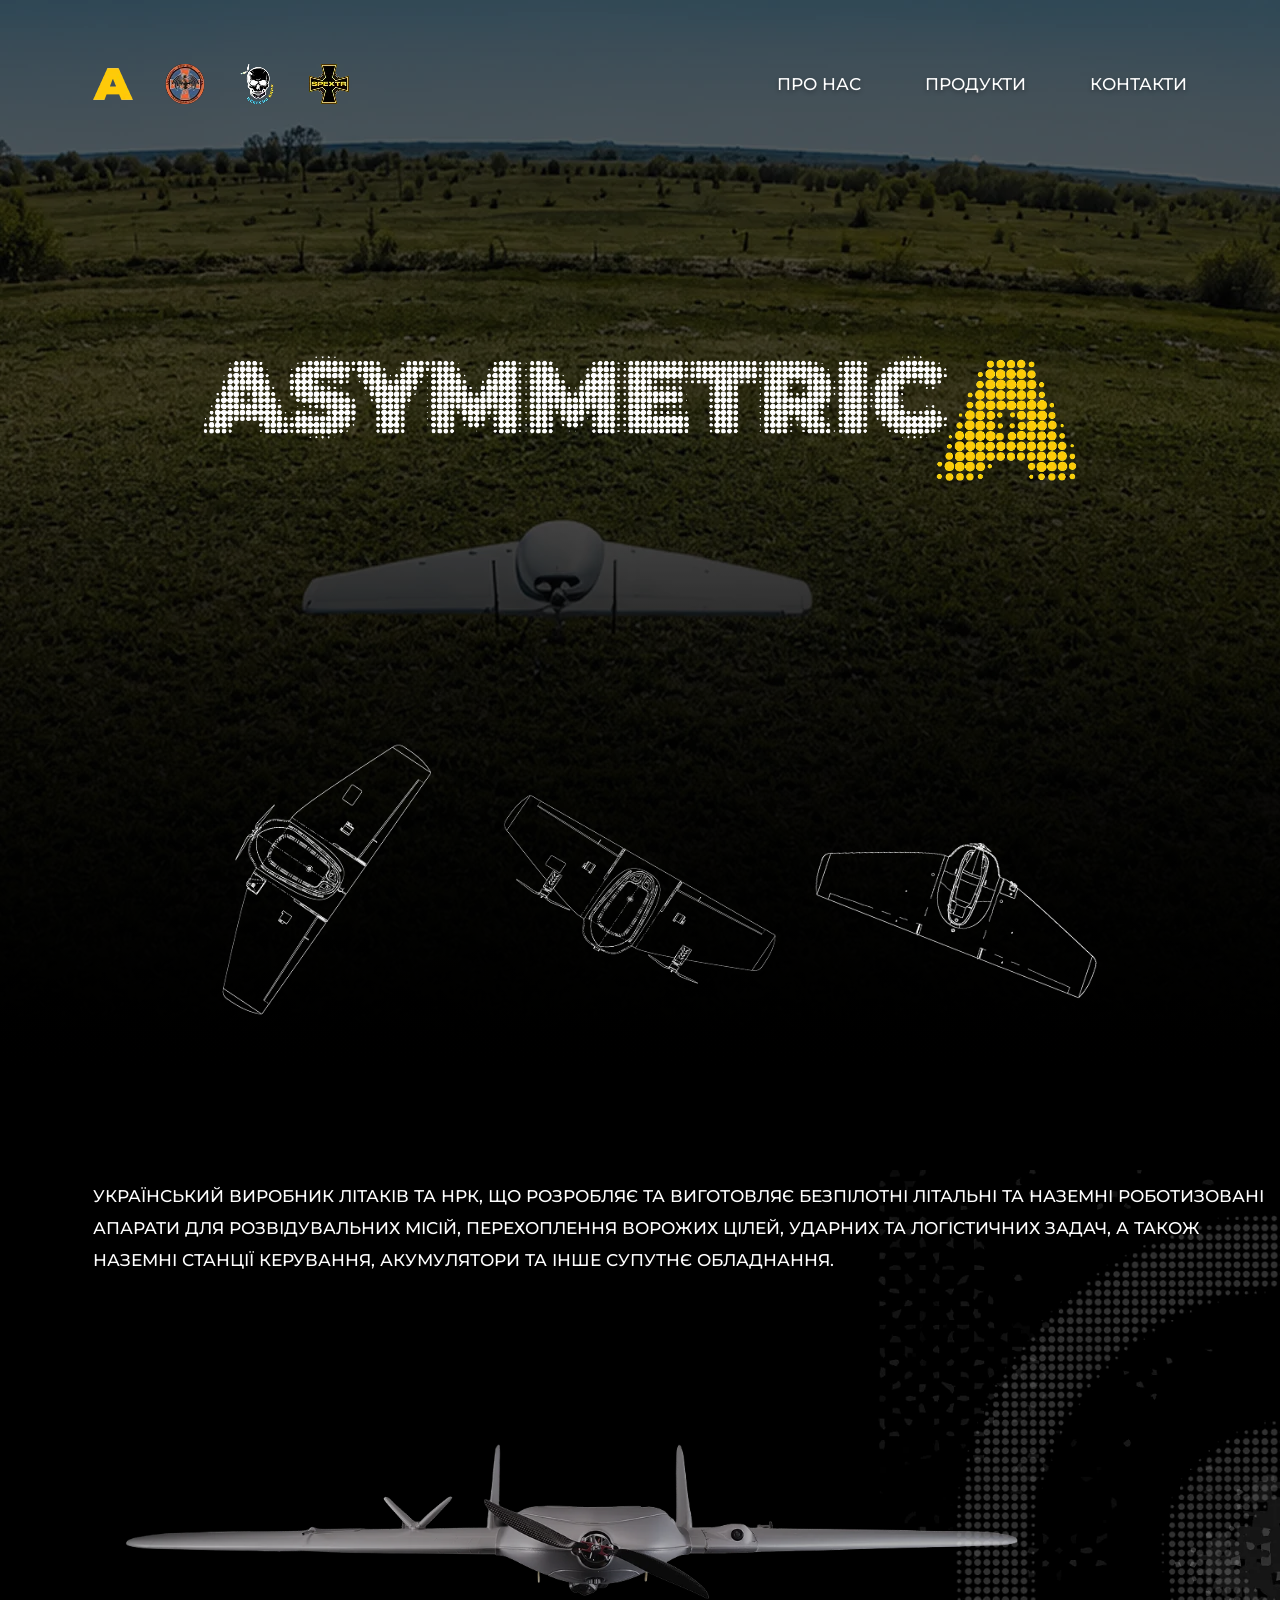
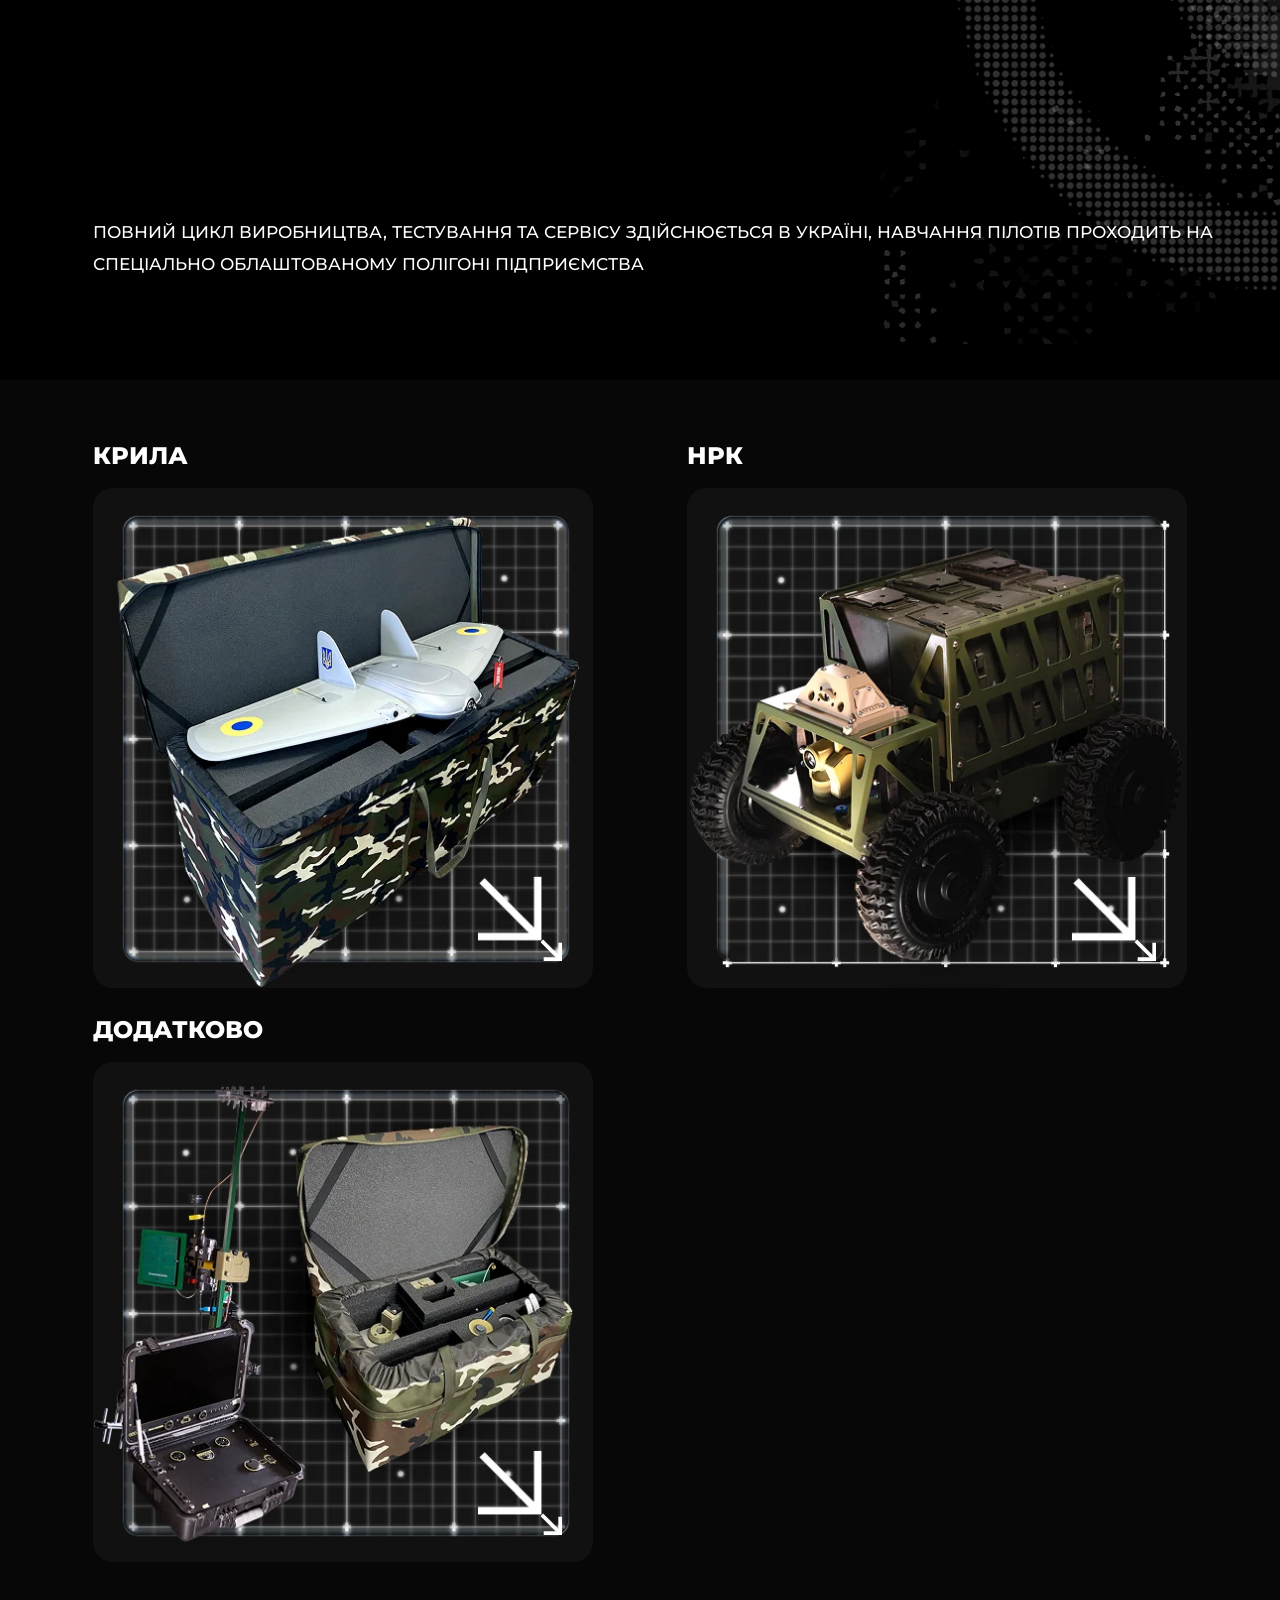
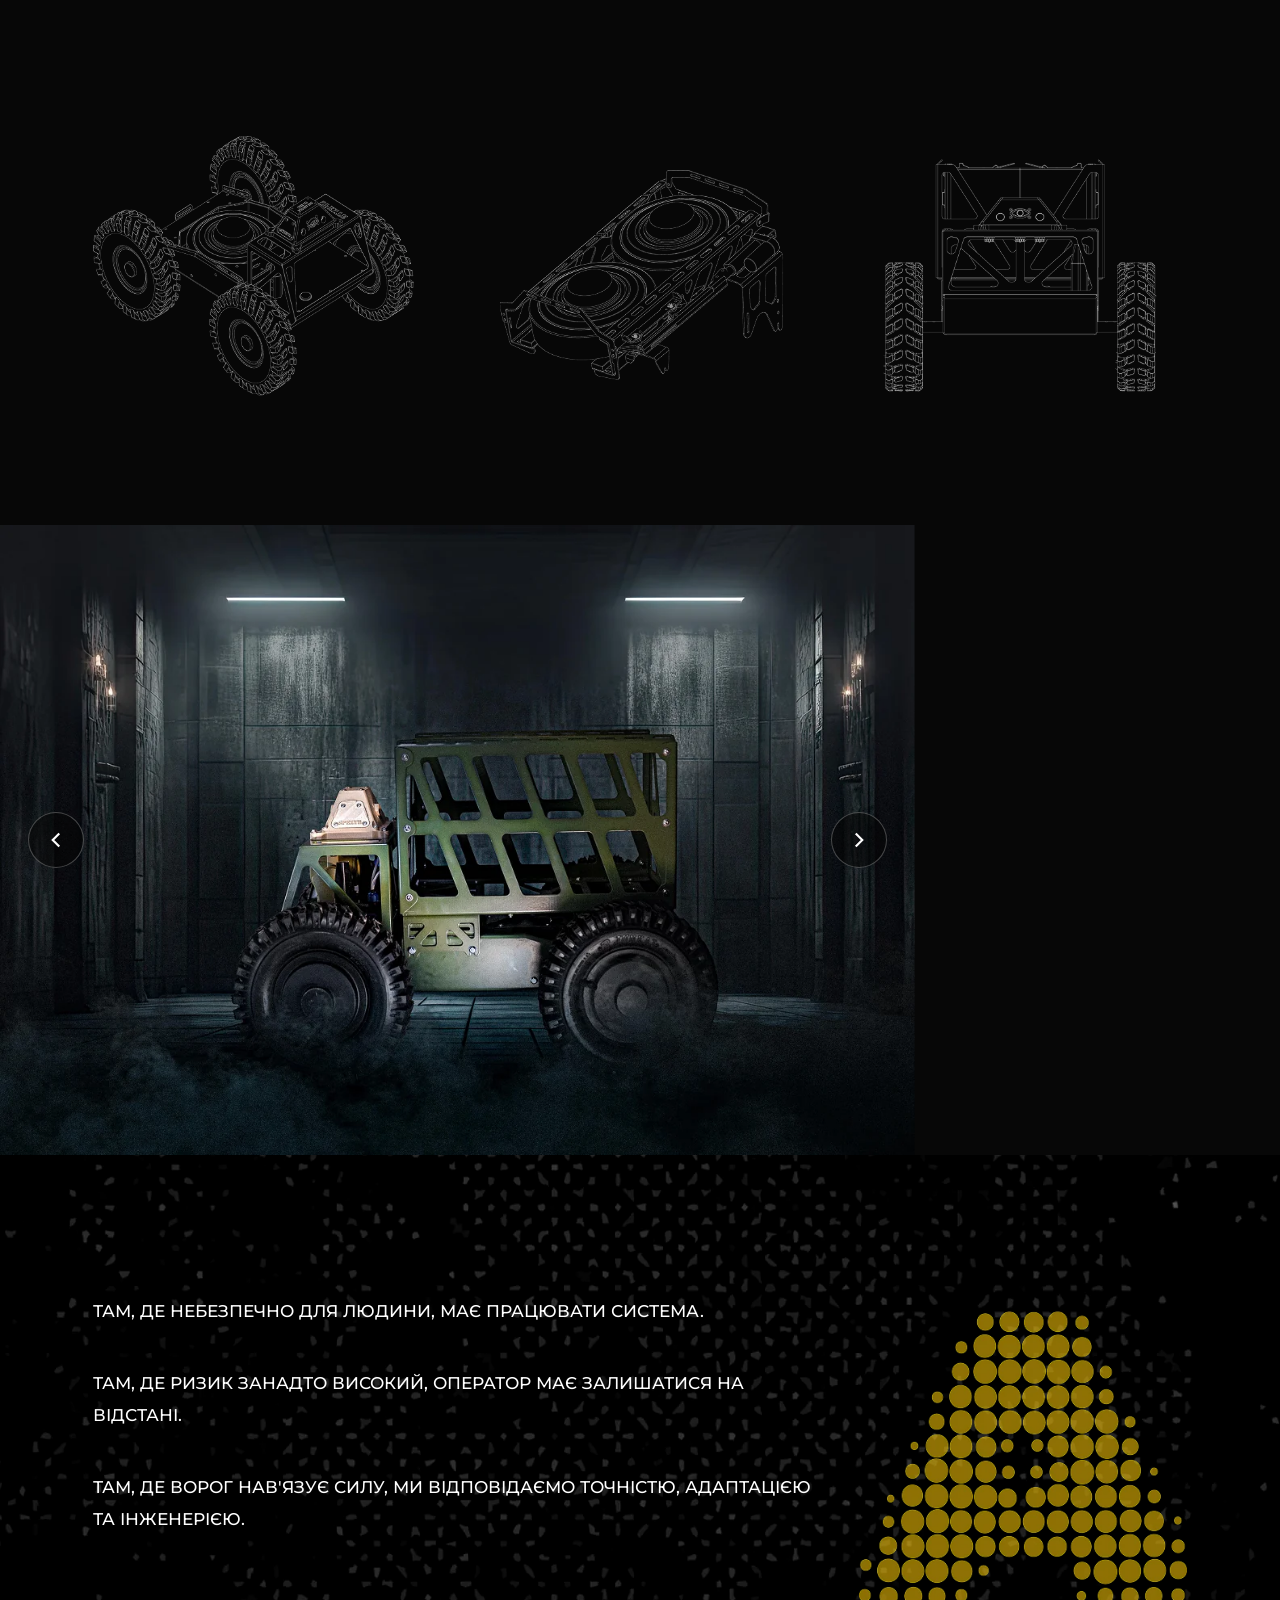
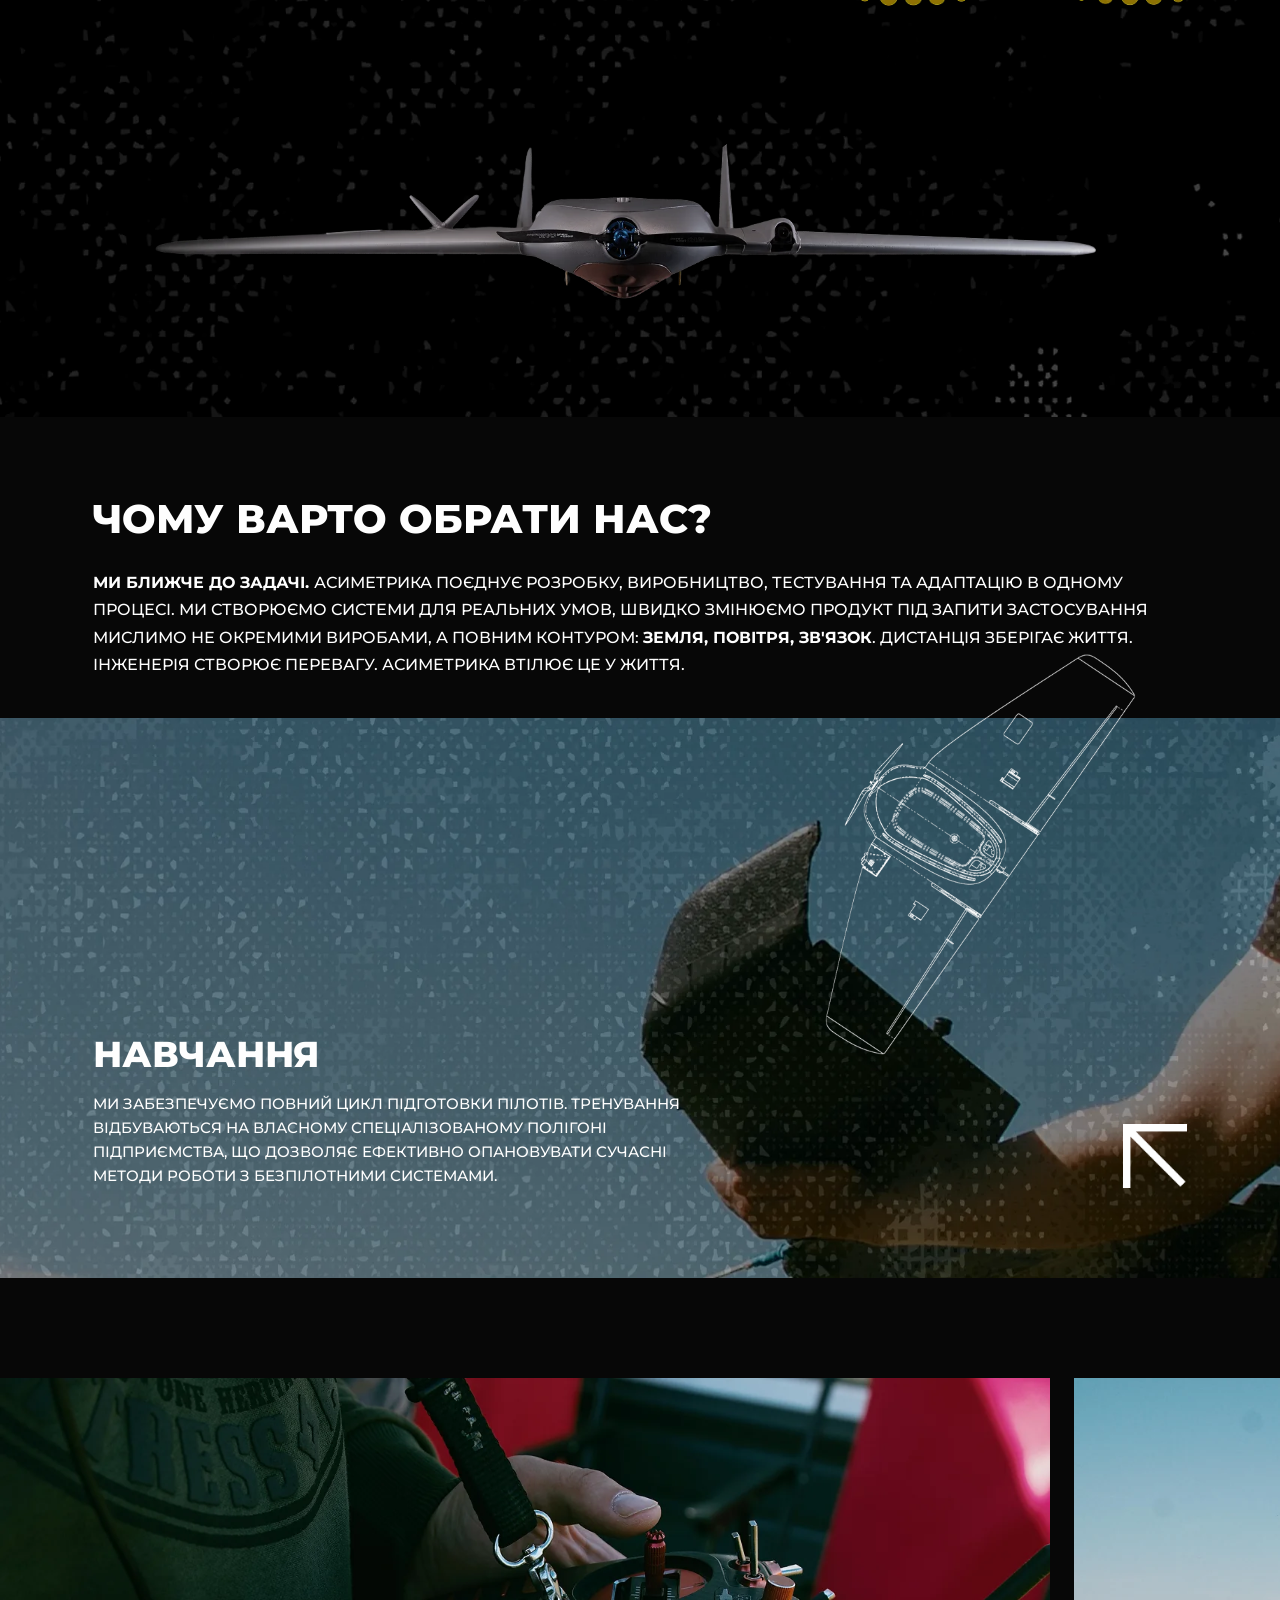
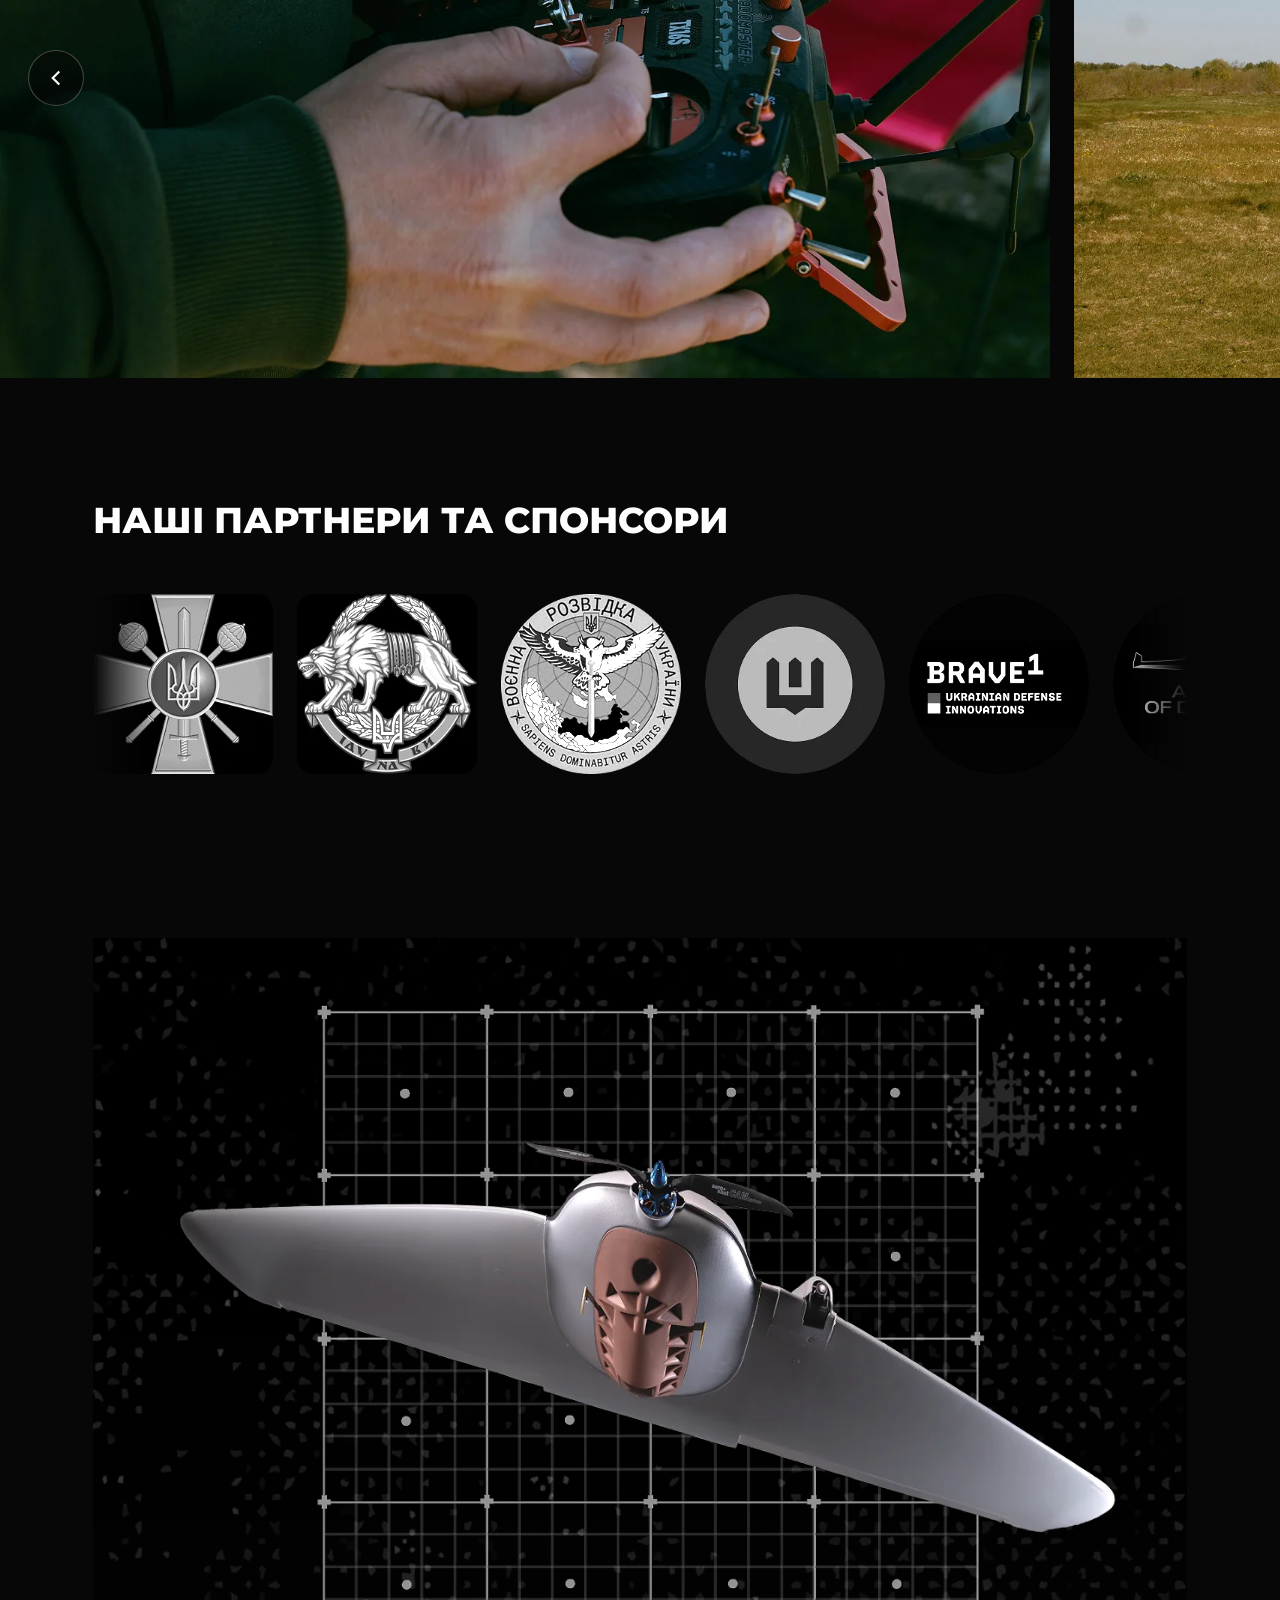
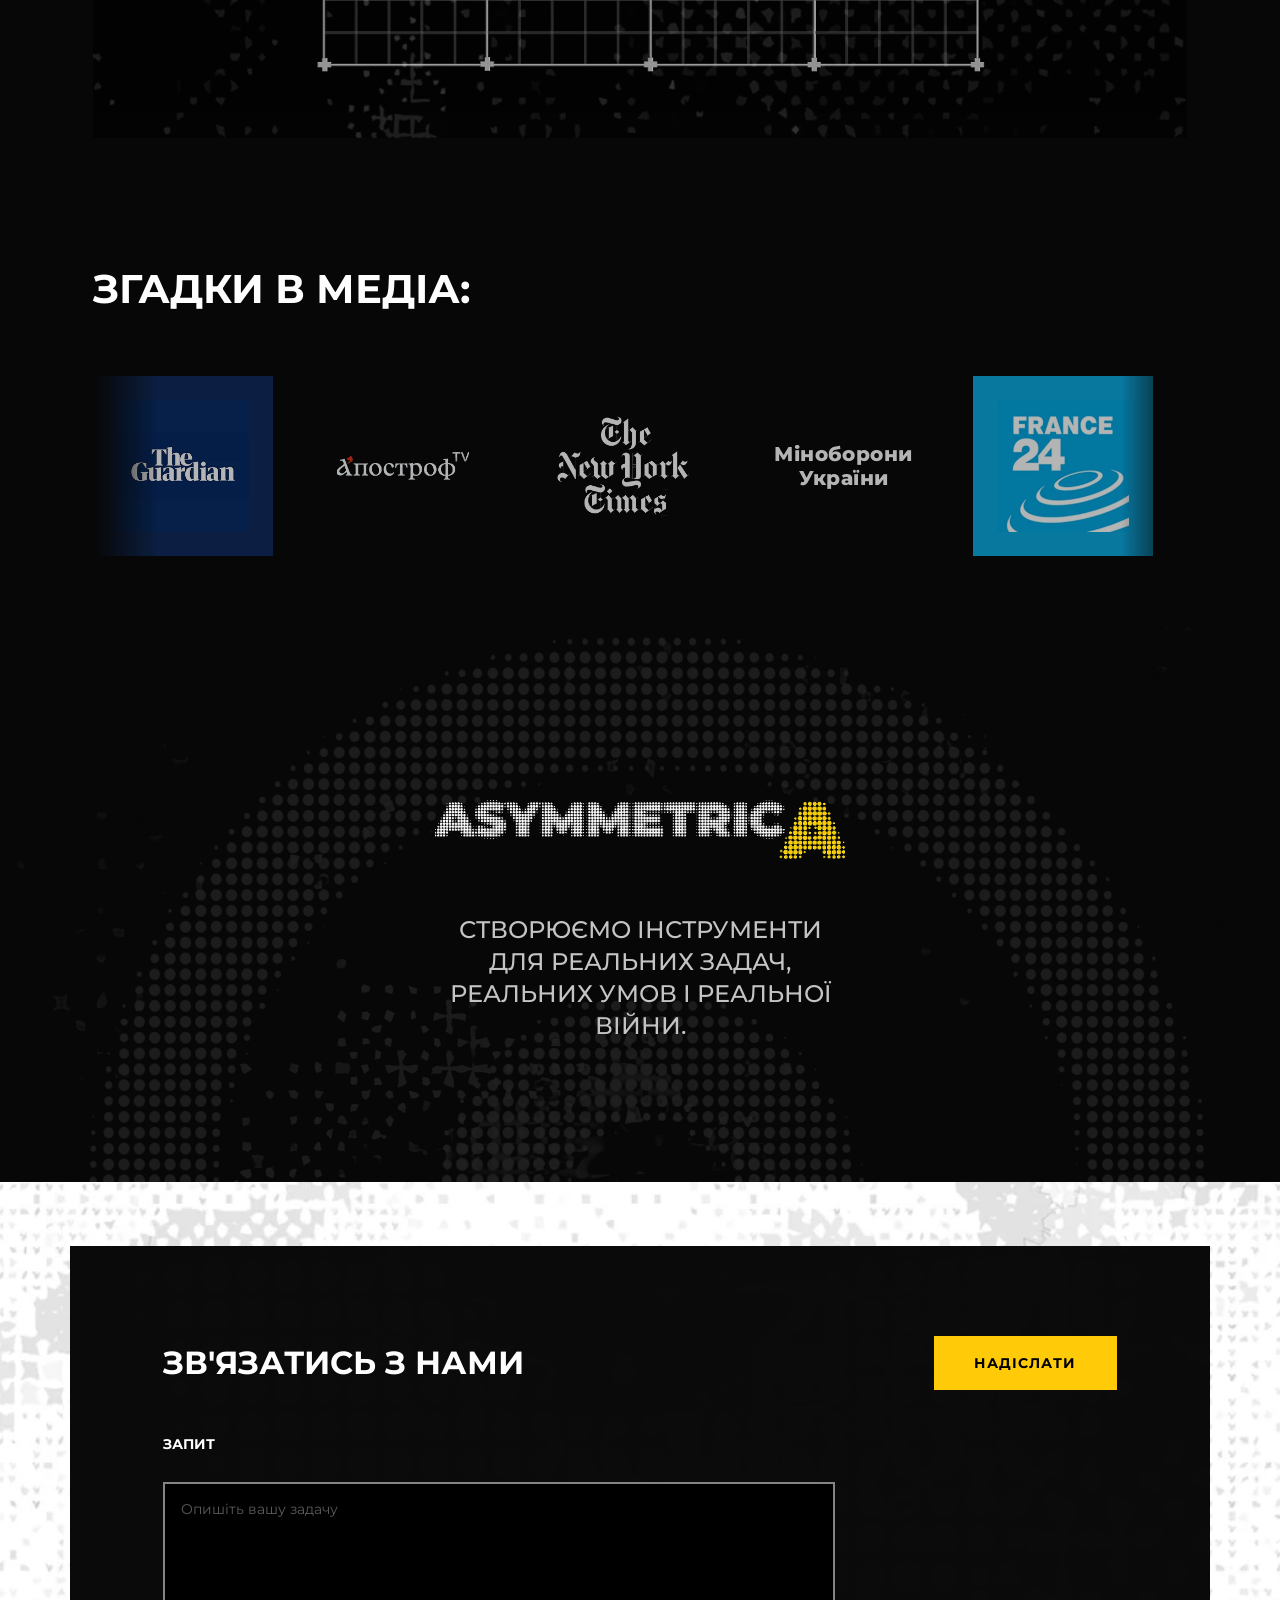
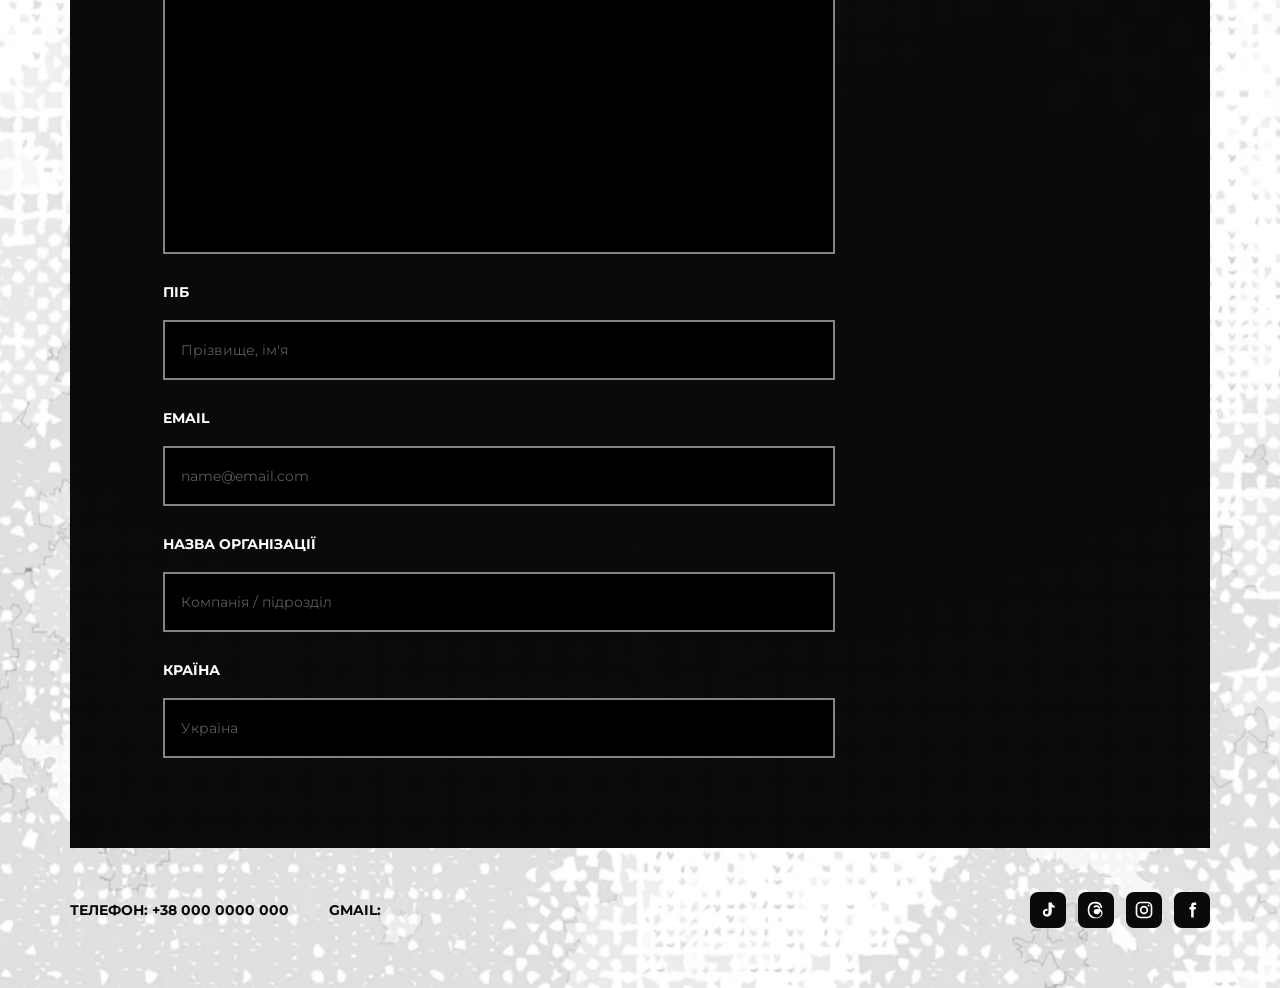
==== index.html @ e432571b "Turn Partners and Media mentions into auto-scrolling logo tickers Both sections previously wrapped l" ====
<!DOCTYPE html>
<html lang="uk">
<head>
  <meta charset="utf-8" />
  <meta name="viewport" content="width=device-width, initial-scale=1" />
  <title>ASYMMETRICA — Безпілотні системи для реальних задач</title>
  <meta name="description" content="Український виробник літаків та НРК: безпілотні літальні та наземні роботизовані апарати для розвідки, перехоплення, ударних і логістичних задач." />
  <link rel="preconnect" href="https://fonts.googleapis.com" />
  <link rel="preconnect" href="https://fonts.gstatic.com" crossorigin />
  <link href="https://fonts.googleapis.com/css2?family=Montserrat:wght@500;700;800&display=swap" rel="stylesheet" />
  <link rel="stylesheet" href="asymmetrica.css?v=14" />
</head>
<body>
  <div class="site">

    <!-- ============ HERO ============ -->
    <section class="hero">
      <div class="hero__bg">
        <img src="assets/hero-bg.webp" alt="" fetchpriority="high" />
        <span class="hero__dim"></span>
        <span class="hero__fade"></span>
      </div>

      <header class="hero__topbar">
        <div class="brandbar">
          <img class="brandbar__logo js-hover" src="assets/logo.webp" alt="Asymmetrica" />
          <img class="brandbar__icon js-hover" src="assets/header-icon-1.webp" alt="" />
          <img class="brandbar__icon js-hover" src="assets/header-icon-2.webp" alt="" />
          <img class="brandbar__icon js-hover" src="assets/header-icon-3.webp" alt="" />
        </div>
        <nav class="menu" aria-label="Головна навігація">
          <a class="js-nav" href="#about">ПРО НАС</a>
          <a class="js-nav" href="#products">ПРОДУКТИ</a>
          <a class="js-nav" href="#contact">КОНТАКТИ</a>
        </nav>
        <button class="burger js-burger" type="button" aria-label="Меню" aria-expanded="false" aria-controls="mobile-menu">
          <span></span><span></span><span></span>
        </button>
      </header>

      <span class="menu-backdrop js-menu-backdrop"></span>
      <nav id="mobile-menu" class="mobile-menu js-mobile-menu" aria-label="Мобільна навігація">
        <button class="mobile-menu__close js-menu-close" type="button" aria-label="Закрити меню">
          <svg viewBox="0 0 24 24" fill="none" stroke="currentColor" stroke-width="2"><path d="M6 6l12 12M18 6L6 18" /></svg>
        </button>
        <a class="mobile-menu__link js-nav" href="#about">ПРО НАС</a>
        <div class="mobile-menu__group">
          <a class="mobile-menu__link js-nav" href="#products">ПРОДУКТИ</a>
          <div class="mobile-menu__sub">
            <a class="mobile-menu__sublink" href="kryla.html">КРИЛА</a>
            <a class="mobile-menu__sublink" href="k2.html">НРК</a>
            <a class="mobile-menu__sublink" href="gstation.html">ДОДАТКОВО</a>
          </div>
        </div>
        <a class="mobile-menu__link js-nav" href="#contact">КОНТАКТИ</a>
      </nav>

      <div class="hero__center">
        <img class="hero__wordmark" src="assets/hero-wordmark.webp" alt="ASYMMETRICA" />
      </div>

      <div class="hero__badges">
        <img class="js-hover" src="assets/hero-badge-1.webp" alt="" />
        <img class="js-hover" src="assets/hero-badge-2.webp" alt="" />
        <img class="js-hover" src="assets/hero-badge-3.webp" alt="" />
      </div>
    </section>

    <!-- ============ INTRO ============ -->
    <section id="about" class="intro">
      <div class="intro__text reveal">
        <p>УКРАЇНСЬКИЙ ВИРОБНИК ЛІТАКІВ ТА НРК, ЩО РОЗРОБЛЯЄ ТА ВИГОТОВЛЯЄ БЕЗПІЛОТНІ ЛІТАЛЬНІ ТА НАЗЕМНІ РОБОТИЗОВАНІ АПАРАТИ ДЛЯ РОЗВІДУВАЛЬНИХ МІСІЙ, ПЕРЕХОПЛЕННЯ ВОРОЖИХ ЦІЛЕЙ, УДАРНИХ ТА ЛОГІСТИЧНИХ ЗАДАЧ, А ТАКОЖ НАЗЕМНІ СТАНЦІЇ КЕРУВАННЯ, АКУМУЛЯТОРИ ТА ІНШЕ СУПУТНЄ ОБЛАДНАННЯ.</p>
        <p>ПОВНИЙ ЦИКЛ ВИРОБНИЦТВА, ТЕСТУВАННЯ ТА СЕРВІСУ ЗДІЙСНЮЄТЬСЯ В УКРАЇНІ, НАВЧАННЯ ПІЛОТІВ ПРОХОДИТЬ НА СПЕЦІАЛЬНО ОБЛАШТОВАНОМУ ПОЛІГОНІ ПІДПРИЄМСТВА</p>
      </div>
      <img class="intro__scene" src="assets/intro-bg.webp" alt="" loading="lazy" decoding="async" />
      <img class="intro__uav" src="assets/intro-uav.webp" alt="Asymmetrica UAV" loading="lazy" decoding="async" />
    </section>

    <!-- ============ PRODUCTS ============ -->
    <section id="products" class="products">
      <div class="products__grid reveal">
        <a class="card card--link" href="kryla.html">
          <h2 class="card__title">КРИЛА</h2>
          <div class="card__media">
            <img src="assets/product-kryla.webp" alt="КРИЛА" loading="lazy" decoding="async" />
            <svg class="card__arrow" viewBox="0 0 24 24" fill="none" stroke="currentColor" stroke-width="2"><path d="M7 7l10 10" /><path d="M17 8v9h-9" /></svg>
          </div>
        </a>
        <a class="card card--link" href="k2.html">
          <h2 class="card__title">НРК</h2>
          <div class="card__media">
            <img src="assets/product-nrk.webp" alt="НРК" loading="lazy" decoding="async" />
            <svg class="card__arrow" viewBox="0 0 24 24" fill="none" stroke="currentColor" stroke-width="2"><path d="M7 7l10 10" /><path d="M17 8v9h-9" /></svg>
          </div>
        </a>
        <a class="card card--link" href="gstation.html">
          <h2 class="card__title">ДОДАТКОВО</h2>
          <div class="card__media">
            <img src="assets/product-dodatkovo.webp" alt="ДОДАТКОВО" loading="lazy" decoding="async" />
            <svg class="card__arrow" viewBox="0 0 24 24" fill="none" stroke="currentColor" stroke-width="2"><path d="M7 7l10 10" /><path d="M17 8v9h-9" /></svg>
          </div>
        </a>
      </div>
    </section>

    <!-- ============ UGV WIREFRAMES ============ -->
    <section class="schemes reveal">
      <img class="js-hover" src="assets/ugv-scheme-1.webp" alt="НРК схема 1" loading="lazy" decoding="async" />
      <img class="js-hover" src="assets/ugv-scheme-2.webp" alt="НРК схема 2" loading="lazy" decoding="async" />
      <img class="js-hover" src="assets/ugv-scheme-3.webp" alt="НРК схема 3" loading="lazy" decoding="async" />
    </section>

    <!-- ============ PANORAMA CAROUSEL ============ -->
    <section class="marquee js-drag" data-track="pano">
      <div class="marquee__track" data-role="track">
        <!-- track content injected by script.js -->
      </div>
      <button class="marquee__nav marquee__nav--prev js-marquee-prev" type="button" aria-label="Попередній слайд">
        <svg viewBox="0 0 24 24" fill="none" stroke="currentColor" stroke-width="2"><path d="M15 6l-6 6 6 6" /></svg>
      </button>
      <button class="marquee__nav marquee__nav--next js-marquee-next" type="button" aria-label="Наступний слайд">
        <svg viewBox="0 0 24 24" fill="none" stroke="currentColor" stroke-width="2"><path d="M9 6l6 6-6 6" /></svg>
      </button>
    </section>

    <!-- ============ MANIFESTO ============ -->
    <section class="manifesto">
      <img class="manifesto__bg" src="assets/manifesto-bg.webp" alt="" loading="lazy" decoding="async" />
      <div class="manifesto__row reveal">
        <div class="manifesto__lines">
          <p>ТАМ, ДЕ НЕБЕЗПЕЧНО ДЛЯ ЛЮДИНИ, МАЄ ПРАЦЮВАТИ СИСТЕМА.</p>
          <p>ТАМ, ДЕ РИЗИК ЗАНАДТО ВИСОКИЙ, ОПЕРАТОР МАЄ ЗАЛИШАТИСЯ НА ВІДСТАНІ.</p>
          <p>ТАМ, ДЕ ВОРОГ НАВ'ЯЗУЄ СИЛУ, МИ ВІДПОВІДАЄМО ТОЧНІСТЮ, АДАПТАЦІЄЮ ТА ІНЖЕНЕРІЄЮ.</p>
        </div>
        <img class="manifesto__icon" src="assets/manifesto-icon.webp" alt="" loading="lazy" decoding="async" />
      </div>
      <img class="manifesto__uav" src="assets/manifesto-uav.webp" alt="Asymmetrica UAV" loading="lazy" decoding="async" />
    </section>

    <!-- ============ WHY US + TRAINING ============ -->
    <section class="why">
      <div class="why__intro reveal">
        <h2 class="why__title">ЧОМУ ВАРТО ОБРАТИ НАС?</h2>
        <p class="why__body">
          <b>МИ БЛИЖЧЕ ДО ЗАДАЧІ. </b>АСИМЕТРИКА ПОЄДНУЄ РОЗРОБКУ, ВИРОБНИЦТВО, ТЕСТУВАННЯ ТА АДАПТАЦІЮ В ОДНОМУ ПРОЦЕСІ. МИ СТВОРЮЄМО СИСТЕМИ ДЛЯ РЕАЛЬНИХ УМОВ, ШВИДКО ЗМІНЮЄМО ПРОДУКТ ПІД ЗАПИТИ ЗАСТОСУВАННЯ МИСЛИМО НЕ ОКРЕМИМИ ВИРОБАМИ, А ПОВНИМ КОНТУРОМ: <b>ЗЕМЛЯ, ПОВІТРЯ, ЗВ'ЯЗОК</b>. ДИСТАНЦІЯ ЗБЕРІГАЄ ЖИТТЯ. ІНЖЕНЕРІЯ СТВОРЮЄ ПЕРЕВАГУ. АСИМЕТРИКА ВТІЛЮЄ ЦЕ У ЖИТТЯ.
        </p>
        <img class="why__icon" src="assets/why-icon.webp" alt="" loading="lazy" decoding="async" />
      </div>
      <div class="training reveal">
        <img class="training__bg" src="assets/training-bg.webp" alt="" loading="lazy" decoding="async" />
        <div class="training__text">
          <h2 class="training__title">НАВЧАННЯ</h2>
          <p>МИ ЗАБЕЗПЕЧУЄМО ПОВНИЙ ЦИКЛ ПІДГОТОВКИ ПІЛОТІВ. ТРЕНУВАННЯ ВІДБУВАЮТЬСЯ НА ВЛАСНОМУ СПЕЦІАЛІЗОВАНОМУ ПОЛІГОНІ ПІДПРИЄМСТВА, ЩО ДОЗВОЛЯЄ ЕФЕКТИВНО ОПАНОВУВАТИ СУЧАСНІ МЕТОДИ РОБОТИ З БЕЗПІЛОТНИМИ СИСТЕМАМИ.</p>
        </div>
        <img class="training__badge" src="assets/training-badge.webp" alt="" loading="lazy" decoding="async" />
      </div>
    </section>

    <!-- ============ GRID CAROUSEL ============ -->
    <section class="marquee marquee--grid js-drag" data-track="grid">
      <div class="marquee__track" data-role="track">
        <!-- track content injected by script.js -->
      </div>
      <button class="marquee__nav marquee__nav--prev js-marquee-prev" type="button" aria-label="Попередній слайд">
        <svg viewBox="0 0 24 24" fill="none" stroke="currentColor" stroke-width="2"><path d="M15 6l-6 6 6 6" /></svg>
      </button>
      <button class="marquee__nav marquee__nav--next js-marquee-next" type="button" aria-label="Наступний слайд">
        <svg viewBox="0 0 24 24" fill="none" stroke="currentColor" stroke-width="2"><path d="M9 6l6 6-6 6" /></svg>
      </button>
    </section>

    <!-- ============ PARTNERS ============ -->
    <section class="partners">
      <h2 class="section-title">НАШІ ПАРТНЕРИ ТА СПОНСОРИ</h2>
      <div class="partners__row reveal">
        <div class="partners__track">
          <div class="partner"><img src="assets/partner-zsu.webp" alt="ЗСУ" loading="lazy" decoding="async" /></div>
          <div class="partner"><img src="assets/partner-gur.webp" alt="ГУР" loading="lazy" decoding="async" /></div>
          <div class="partner"><img src="assets/partner-rozvidka.webp" alt="Військова розвідка України" loading="lazy" decoding="async" /></div>
          <div class="partner partner--round"><img src="assets/partner-syly-oborony.webp" alt="Сили оборони" loading="lazy" decoding="async" /></div>
          <div class="partner partner--round"><img src="assets/partner-brave1.webp" alt="BRAVE1" loading="lazy" decoding="async" /></div>
          <div class="partner partner--round"><img src="assets/partner-army-of-drones.webp" alt="Army of Drones" loading="lazy" decoding="async" /></div>
          <div class="partner" aria-hidden="true"><img src="assets/partner-zsu.webp" alt="" loading="lazy" decoding="async" /></div>
          <div class="partner" aria-hidden="true"><img src="assets/partner-gur.webp" alt="" loading="lazy" decoding="async" /></div>
          <div class="partner" aria-hidden="true"><img src="assets/partner-rozvidka.webp" alt="" loading="lazy" decoding="async" /></div>
          <div class="partner partner--round" aria-hidden="true"><img src="assets/partner-syly-oborony.webp" alt="" loading="lazy" decoding="async" /></div>
          <div class="partner partner--round" aria-hidden="true"><img src="assets/partner-brave1.webp" alt="" loading="lazy" decoding="async" /></div>
          <div class="partner partner--round" aria-hidden="true"><img src="assets/partner-army-of-drones.webp" alt="" loading="lazy" decoding="async" /></div>
        </div>
      </div>
    </section>

    <!-- ============ FULL IMAGE ============ -->
    <section class="showcase">
      <img class="showcase__img reveal" src="assets/showcase-drone.webp" alt="Дрон-камікадзе на схематичній сітці" loading="lazy" decoding="async" />
    </section>

    <!-- ============ MEDIA MENTIONS ============ -->
    <section class="media">
      <h2 class="section-title section-title--lg">згадки в медіа:</h2>
      <div class="media__row reveal">
        <div class="media__track">
          <div class="media__item" style="background:#0f2a5c"><img src="assets/media-guardian.webp" alt="The Guardian" loading="lazy" decoding="async" /></div>
          <div class="media__item"><img src="assets/media-apostrof.webp" alt="Апостроф" loading="lazy" decoding="async" /></div>
          <div class="media__item"><img src="assets/media-nyt.webp" alt="The New York Times" loading="lazy" decoding="async" /></div>
          <div class="media__item media__item--text">Міноборони України</div>
          <div class="media__item" style="background:#0aa8e0"><img src="assets/media-france24.webp" alt="FRANCE 24" loading="lazy" decoding="async" /></div>
          <div class="media__item" style="background:#0e1b3a"><img src="assets/media-militarnyi.webp" alt="Militarnyi" loading="lazy" decoding="async" /></div>
          <div class="media__item"><img src="assets/media-focus.webp" alt="ФОКУС" loading="lazy" decoding="async" /></div>
          <div class="media__item" style="background:#fefefe"><img src="assets/media-kyivpost.webp" alt="Kyiv Post" loading="lazy" decoding="async" /></div>
          <div class="media__item media__item--text">KOLO</div>
          <div class="media__item" style="background:#0f2a5c" aria-hidden="true"><img src="assets/media-guardian.webp" alt="" loading="lazy" decoding="async" /></div>
          <div class="media__item" aria-hidden="true"><img src="assets/media-apostrof.webp" alt="" loading="lazy" decoding="async" /></div>
          <div class="media__item" aria-hidden="true"><img src="assets/media-nyt.webp" alt="" loading="lazy" decoding="async" /></div>
          <div class="media__item media__item--text" aria-hidden="true">Міноборони України</div>
          <div class="media__item" style="background:#0aa8e0" aria-hidden="true"><img src="assets/media-france24.webp" alt="" loading="lazy" decoding="async" /></div>
          <div class="media__item" style="background:#0e1b3a" aria-hidden="true"><img src="assets/media-militarnyi.webp" alt="" loading="lazy" decoding="async" /></div>
          <div class="media__item" aria-hidden="true"><img src="assets/media-focus.webp" alt="" loading="lazy" decoding="async" /></div>
          <div class="media__item" style="background:#fefefe" aria-hidden="true"><img src="assets/media-kyivpost.webp" alt="" loading="lazy" decoding="async" /></div>
          <div class="media__item media__item--text" aria-hidden="true">KOLO</div>
        </div>
      </div>
    </section>

    <!-- ============ FOOTER MANIFESTO ============ -->
    <section class="credo reveal">
      <img class="credo__bg" src="assets/footer-bg.webp" alt="" loading="lazy" decoding="async" />
      <img class="credo__wordmark" src="assets/footer-wordmark.webp" alt="ASYMMETRICA" loading="lazy" decoding="async" />
      <p class="credo__line">СТВОРЮЄМО ІНСТРУМЕНТИ ДЛЯ РЕАЛЬНИХ ЗАДАЧ, РЕАЛЬНИХ УМОВ І РЕАЛЬНОЇ ВІЙНИ.</p>
    </section>

    <!-- ============ CONTACT + FOOTER ============ -->
    <section id="contact" class="contact">
      <img class="contact__bg" src="assets/contact-bg.webp" alt="" loading="lazy" decoding="async" />

      <div class="contact__panel reveal">
        <img class="contact__panel-bg" src="assets/contact-panel-bg.webp" alt="" loading="lazy" decoding="async" />
        <form class="form js-form" novalidate>
          <div class="form__inner">
            <div class="form__head">
              <b class="form__heading">ЗВ'ЯЗАТИСЬ З НАМИ</b>
              <button type="submit" class="cta">НАДІСЛАТИ</button>
            </div>
            <div class="form__cols">
              <div class="form__col form__col--msg">
                <b class="form__label">ЗАПИТ</b>
                <textarea name="message" required class="field field--area" placeholder="Опишіть вашу задачу"></textarea>
              </div>
              <div class="form__col">
                <label class="field-group">
                  <b class="form__label">ПІБ</b>
                  <input name="name" required class="field" placeholder="Прізвище, ім'я" />
                </label>
                <label class="field-group">
                  <b class="form__label">EMAIL</b>
                  <input name="email" type="email" required class="field" placeholder="name@email.com" />
                </label>
                <label class="field-group">
                  <b class="form__label">НАЗВА ОРГАНІЗАЦІЇ</b>
                  <input name="org" class="field" placeholder="Компанія / підрозділ" />
                </label>
                <label class="field-group">
                  <b class="form__label">КРАЇНА</b>
                  <input name="country" class="field" placeholder="Україна" />
                </label>
              </div>
            </div>
          </div>
        </form>
      </div>

      <div class="contact__footer">
        <div class="contact__info">
          <b>ТЕЛЕФОН: +38 000 0000 000</b>
          <b>GMAIL:</b>
        </div>
        <div class="socials">
          <a class="social" href="#contact" aria-label="TikTok">
            <svg viewBox="0 0 24 24" fill="currentColor"><path d="M16.5 3c.3 2.1 1.5 3.6 3.5 3.9v2.4c-1.2.1-2.3-.2-3.5-.8v5.6c0 3.2-2.3 5.9-5.6 5.9-2.9 0-5.1-2.1-5.1-4.9 0-3 2.5-5 5.7-4.6v2.6c-.5-.2-1-.2-1.5-.1-1.1.2-1.8 1-1.7 2.2.1 1.1 1 1.9 2.1 1.9 1.3 0 2.2-1 2.2-2.5V3h3.4z"/></svg>
          </a>
          <a class="social" href="#contact" aria-label="Threads">
            <svg viewBox="0 0 24 24" fill="currentColor"><path d="M17.3 11.2c-.1 0-.2-.1-.3-.1-.2-3-1.8-4.7-4.5-4.7-1.6 0-3 .7-3.8 2l1.5 1c.6-.9 1.5-1.1 2.3-1.1 1 0 1.8.3 2.2 1 .3.4.5 1 .5 1.7-.7-.1-1.4-.2-2.2-.1-2.4.1-3.9 1.5-3.8 3.4.1 1 .6 1.8 1.4 2.3.7.4 1.6.6 2.5.6 1.2-.1 2.2-.5 2.8-1.4.5-.6.8-1.4.9-2.4.6.4 1.1.9 1.3 1.5.5 1.1.5 2.8-.9 4.2-1.2 1.2-2.7 1.8-4.9 1.8-2.4 0-4.2-.8-5.4-2.3C4.6 17 4 15 4 12.5s.6-4.5 1.7-5.9C6.9 5.1 8.7 4.3 11.1 4.3c2.4 0 4.3.8 5.4 2.4.6.8 1 1.8 1.2 3l1.9-.5c-.3-1.5-.8-2.8-1.6-3.8C17.5 3.1 14.9 2 11.9 2h-.8C8.1 2 5.8 3 4.3 4.9 2.9 6.6 2.2 9 2.1 11.9v.2c0 2.9.7 5.3 2.2 7 1.5 1.9 3.8 2.9 6.8 2.9h.8c2.7 0 4.6-.7 6.2-2.3 2.1-2.1 2-4.7 1.3-6.3-.5-1.1-1.4-2-2.6-2.7l-.5-.4z"/></svg>
          </a>
          <a class="social" href="#contact" aria-label="Instagram">
            <svg viewBox="0 0 24 24" fill="none" stroke="currentColor" stroke-width="2"><rect x="3" y="3" width="18" height="18" rx="5"/><circle cx="12" cy="12" r="4"/><circle cx="17.5" cy="6.5" r="1.2" fill="currentColor" stroke="none"/></svg>
          </a>
          <a class="social" href="#contact" aria-label="Facebook">
            <svg viewBox="0 0 24 24" fill="currentColor"><path d="M14 8.5V7c0-.7.5-1 1.2-1H17V3h-2.5C11.9 3 11 4.6 11 6.4v2.1H9v3h2V21h3v-9.5h2.3l.4-3H14z"/></svg>
          </a>
        </div>
      </div>
    </section>

  </div>

  <button class="to-top js-top" aria-label="Нагору">
    <svg viewBox="0 0 24 24" fill="none" stroke="currentColor" stroke-width="2.4"><path d="M18 15l-6-6-6 6" /></svg>
  </button>

  <div class="toast js-toast" role="status" aria-live="polite">
    <svg viewBox="0 0 24 24" fill="none" stroke="#FFCA08" stroke-width="2.2"><path d="M20 6L9 17l-5-5" /></svg>
    <span>Запит надіслано. Інженерна команда зв'яжеться з вами.</span>
  </div>

  <script src="asymmetrica.js?v=9"></script>
</body>
</html>
---- asymmetrica.css ----
/* =====================================================================
   ASYMMETRICA — landing page
   Design tokens + component styles. Reference canvas: 1920px wide.
   ===================================================================== */

:root { --bg: #070707; --bg-alt: #070707; --panel: #0a0a0a; --ink: #fefefe; --ink-dim: #c4c4c4; --accent: #FFCA08; --danger: #EE1A24; --field-bd: #848484; --maxw: 1640px; --pad: clamp(20px, 7.3vw, 140px); --font: 'Montserrat', -apple-system, BlinkMacSystemFont, sans-serif; }

* { margin: 0; padding: 0; box-sizing: border-box; }

html { scroll-behavior: smooth; }

body { background: var(--bg); color: var(--ink); font-family: var(--font); line-height: normal; overflow-x: hidden; }

img { display: block; }

button { appearance: none; -webkit-appearance: none; font: inherit; }

a { color: var(--accent); text-decoration: none; }

a:hover { color: #fff; }

#about, #products, #contact { scroll-margin-top: 96px; }

.site { position: relative; width: 100%; }

/* shared ------------------------------------------------------------ */

.section-title, .training__title { font-size: 28px; line-height: 1; font-weight: 800; text-transform: uppercase; }

.section-title--lg { font-size: 30px; line-height: 1.1; font-weight: 700; }

/* generic hover affordances from the design */

.js-hover { transition: transform .2s ease, opacity .2s ease; cursor: pointer; }

.js-hover:hover { transform: translateY(-3px); opacity: .75; }

/* reveal-on-scroll */

.reveal { opacity: 0; transform: translateY(26px); transition: opacity .7s ease, transform .7s cubic-bezier(.2,0,.1,1); }

.reveal.is-on, .toast.is-show { opacity: 1; transform: none; }

/* =====================================================================
   HERO
   ===================================================================== */

.hero { position: relative; isolation: isolate; z-index: 5; min-height: 82vh; display: flex; flex-direction: column; align-items: center; justify-content: space-between; gap: 32px; padding: 74px var(--pad) 40px; overflow: hidden; }

.hero__bg { position: absolute; inset: 0; z-index: 0; }

.hero__bg img, .partner img { width: 100%; height: 100%; object-fit: cover; }

.hero__dim { position: absolute; inset: 0; background: #000; opacity: .4; }

.hero__fade { position: absolute; left: 0; right: 0; bottom: 0; height: 60%; background: linear-gradient(0deg, #000, transparent); }

.hero__topbar { position: fixed; z-index: 50; width: 100%; max-width: none; display: flex; align-items: flex-start; justify-content: space-between; gap: 16px; font-size: 15px; flex-direction: column; top: 0; left: 0; right: 0; padding: 14px var(--pad); background: rgba(7,7,7,.85); backdrop-filter: blur(8px); -webkit-backdrop-filter: blur(8px); border-bottom: 1px solid rgba(255,255,255,.08); }

.brandbar { display: flex; align-items: center; gap: 16px; }

.brandbar__logo { height: 30px; width: auto; object-fit: contain; transition: opacity .2s ease; cursor: pointer; }

.brandbar__icon { height: 30px; width: auto; object-fit: contain; }

.brandbar__logo:hover { opacity: .8; }

.menu { display: none; align-items: center; justify-content: flex-end; gap: 32px; }

.menu a { position: relative; color: var(--ink); font-size: 14px; font-weight: 500; line-height: 24px; text-shadow: 0 2px 4px rgba(0,0,0,.35); transition: color .18s; }

.menu a::after { content: ""; position: absolute; left: 0; right: 100%; bottom: -6px; height: 2px; background: var(--accent); transition: right .25s cubic-bezier(.2,0,.1,1); }

.menu a:hover, .card--link:hover .card__title, .mobile-menu__close:hover, .mobile-menu__link:hover, .mobile-menu__sublink:hover { color: var(--accent); }

.menu a:hover::after { right: 0; }

/* mobile burger + dropdown menu (hidden on desktop) */

.burger { display: flex; flex-direction: column; justify-content: space-between; position: absolute; top: 50%; right: var(--pad); z-index: 4; transform: translateY(-50%); width: 30px; height: 22px; padding: 0; background: none; border: none; cursor: pointer; }

.mobile-menu { display: flex; flex-direction: column; gap: 4px; position: fixed; top: 0; right: 0; bottom: 0; z-index: 89; width: min(78vw, 320px); padding: 88px 28px 32px; background: #0a0a0a; border-left: 1px solid rgba(255,255,255,.1); transform: translateX(100%); transition: transform .3s cubic-bezier(.2,0,.1,1); overflow-y: auto; }

.menu-backdrop { display: none; position: fixed; inset: 0; z-index: 88; background: rgba(0,0,0,.55); opacity: 0; pointer-events: none; transition: opacity .25s ease; }

.hero__center { flex: 1; z-index: 2; width: 100%; display: flex; align-items: center; justify-content: center; padding: 0; }

.hero__wordmark { width: 1500px; max-width: 100%; object-fit: contain; }

.hero__badges { position: relative; z-index: 3; width: 100%; display: flex; align-items: center; justify-content: space-between; gap: 8px; padding: 0; flex-wrap: nowrap; }

.hero__badges img { width: auto; max-width: 32%; object-fit: contain; }

/* =====================================================================
   INTRO
   ===================================================================== */

.intro { position: relative; isolation: isolate; overflow: hidden; min-height: 0; display: flex; align-items: stretch; background: #000; flex-direction: column; }

.intro__text { flex: 1; min-width: 0; z-index: 1; display: flex; flex-direction: column; justify-content: space-between; gap: 32px; padding: 72px var(--pad) 0; padding-top: 56px; }

.intro__text p { max-width: 1220px; font-size: 13px; font-weight: 500; line-height: 22px; }

.intro__scene { position: absolute; right: 0; top: 0; z-index: 0; height: 100%; width: auto; object-fit: cover; opacity: .35; }

.intro__uav { position: relative; left: 0; top: 0; z-index: 2; transform: none; width: 100%; max-width: 100%; object-fit: contain; animation: none; margin: 24px 0 56px; padding: 0 var(--pad); }

/* =====================================================================
   PRODUCTS
   ===================================================================== */

.products { padding: 40px var(--pad); display: flex; flex-direction: column; align-items: center; background: var(--bg); }

.products__grid { width: 100%; max-width: var(--maxw); display: flex; align-items: flex-start; justify-content: flex-start; gap: 24px; flex-wrap: wrap; }

.card { width: 100%; max-width: 100%; display: flex; flex-direction: column; align-items: flex-start; gap: 20px; cursor: pointer; transition: transform .22s cubic-bezier(.2,0,.1,1); }

.card:hover { transform: translateY(-6px); }

.card__title { font-size: 20px; line-height: 1; font-weight: 800; color: #fff; text-transform: uppercase; }

.card__media { position: relative; width: 100%; height: auto; max-width: 100%; border-radius: 20px; overflow: hidden; background: #111; aspect-ratio: 1 / 1; }

.card__media img { width: 100%; height: 100%; object-fit: cover; transition: transform .55s cubic-bezier(.2,0,.1,1); }

.card:hover .card__media img { transform: scale(1.07); }

.card__arrow { position: absolute; right: 20px; bottom: 16px; z-index: 2; width: 44px; height: 44px; color: #fff; }

/* cards that navigate to a product page */

.card--link { color: inherit; text-decoration: none; }

.card--link:hover { color: inherit; }

.card--link:focus-visible { outline: 2px solid var(--accent); outline-offset: 6px; }

/* =====================================================================
   UGV WIREFRAME SCHEMES
   ===================================================================== */

.schemes { padding: 48px var(--pad); display: flex; align-items: center; justify-content: center; gap: 24px; background: var(--bg); flex-wrap: wrap; }

.schemes img { width: 480px; max-width: 100%; object-fit: contain; }

/* =====================================================================
   MARQUEE CAROUSELS (panorama + grid)
   ===================================================================== */

/* mobile: width is the constraint (phone screens are narrow), so the
   carousel's own height follows the image's aspect ratio instead of a
   fixed px value — a fixed height made cells wider than the screen,
   which read as "cropped" since only part of the photo was visible
   without swiping. */
.marquee { position: relative; isolation: isolate; overflow: hidden; aspect-ratio: 1133 / 780; background: var(--bg); cursor: grab; touch-action: pan-y; }

.marquee--grid { aspect-ratio: 1400 / 800; }

.marquee__track { position: absolute; top: 0; left: 0; height: 100%; display: flex; align-items: flex-end; gap: 24px; will-change: transform; user-select: none; }

.marquee--grid .marquee__track { align-items: center; }

.marquee__cell { flex: none; height: 100%; position: relative; pointer-events: none; }

.marquee__cell img { width: 100%; height: 100%; object-fit: contain; -webkit-user-drag: none; }

.marquee__track.is-snapping { transition: transform .4s cubic-bezier(.2,0,.1,1); }

.marquee__nav { position: absolute; top: 50%; z-index: 2; transform: translateY(-50%); width: 36px; height: 36px; border-radius: 50%; border: 1px solid rgba(255,255,255,.25); background: rgba(7,7,7,.55); color: var(--ink); display: flex; align-items: center; justify-content: center; cursor: pointer; transition: background .2s ease, border-color .2s ease, color .2s ease; }

.marquee__nav svg { width: 18px; height: 18px; }

.marquee__nav:hover { background: rgba(7,7,7,.85); border-color: var(--accent); color: var(--accent); }

.marquee__nav--prev { left: 16px; }

.marquee__nav--next { right: 16px; }

/* =====================================================================
   MANIFESTO
   ===================================================================== */

.manifesto { position: relative; isolation: isolate; overflow: hidden; display: flex; flex-direction: column; align-items: flex-start; gap: 24px; padding: 64px var(--pad) 48px; color: var(--ink); }

.manifesto__bg, .training__bg, .contact__bg { position: absolute; inset: 0; z-index: 0; width: 100%; height: 100%; object-fit: cover; }

.manifesto__row { position: relative; z-index: 1; width: 100%; max-width: var(--maxw); display: flex; align-items: flex-start; justify-content: space-between; gap: 24px; flex-direction: column; }

.manifesto__lines { width: 998px; max-width: 100%; display: flex; flex-direction: column; align-items: flex-start; gap: 22px; }

.manifesto__lines p { font-size: 13px; font-weight: 500; line-height: 1.6; }

.manifesto__icon { flex: none; width: 150px; max-width: 50%; object-fit: contain; animation: drift 6.5s ease-in-out infinite; }

.manifesto__uav { position: relative; z-index: 1; margin-top: 24px; width: 1642px; max-width: 100%; object-fit: contain; animation: drift 5.4s ease-in-out infinite; animation-delay: -1.6s; }

/* =====================================================================
   WHY US + TRAINING
   ===================================================================== */

.why { position: relative; isolation: isolate; color: var(--ink); }

.why__intro { position: relative; padding: 56px var(--pad) 32px; background: var(--bg); }

.why__title { margin: 0 0 28px; font-size: 30px; line-height: 1.1; font-weight: 800; text-transform: uppercase; }

.why__body { max-width: 1300px; font-size: 13px; line-height: 1.6; font-weight: 500; }

.why__body b { font-weight: 700; }

.why__icon { position: relative; right: auto; top: auto; z-index: 2; width: 260px; max-width: 60%; object-fit: contain; margin-top: 32px; }

.training { position: relative; min-height: 560px; padding: 48px var(--pad) 56px; display: flex; align-items: flex-start; flex-direction: column; gap: 24px; }

.training__text { position: relative; z-index: 1; max-width: 600px; display: flex; flex-direction: column; gap: 20px; }

.training__text p { font-size: 13px; line-height: 1.6; font-weight: 500; }

.training__badge { position: relative; z-index: 1; margin-left: auto; width: 48px; height: 48px; flex-shrink: 0; margin: 0; }

/* =====================================================================
   PARTNERS
   ===================================================================== */

.partners { display: flex; flex-direction: column; align-items: flex-start; gap: 32px; padding: 16px var(--pad) 64px; background: var(--bg-alt); }

.partners__row { width: 100%; overflow: hidden; -webkit-mask-image: linear-gradient(90deg, transparent, #000 6%, #000 94%, transparent); mask-image: linear-gradient(90deg, transparent, #000 6%, #000 94%, transparent); }

.partners__track { display: flex; align-items: center; gap: 16px; width: max-content; animation: marquee-x 22s linear infinite; }

.partners__row:hover .partners__track { animation-play-state: paused; }

.partner { width: 140px; height: auto; flex: none; border-radius: 16px; overflow: hidden; cursor: pointer; filter: grayscale(1) brightness(1.3); transition: transform .25s cubic-bezier(.2,0,.1,1), filter .25s ease; aspect-ratio: 1 / 1; }

.partner--round { border-radius: 50%; }

.partner:hover { transform: translateY(-5px) scale(1.05); filter: grayscale(0) brightness(1); }

/* =====================================================================
   FULL-WIDTH SHOWCASE
   ===================================================================== */

.showcase { position: relative; min-height: 0; background: var(--bg-alt); }

.showcase__img { position: relative; top: 0; left: 0; right: 0; width: 100%; height: auto; object-fit: cover; }

/* =====================================================================
   MEDIA MENTIONS
   ===================================================================== */

.media { display: flex; flex-direction: column; align-items: flex-start; gap: 32px; padding: 48px var(--pad); background: var(--bg-alt); }

.media__row { width: 100%; overflow: hidden; -webkit-mask-image: linear-gradient(90deg, transparent, #000 6%, #000 94%, transparent); mask-image: linear-gradient(90deg, transparent, #000 6%, #000 94%, transparent); }

.media__track { display: flex; align-items: center; gap: 20px; width: max-content; animation: marquee-x 34s linear infinite; }

.media__row:hover .media__track { animation-play-state: paused; }

.media__item { width: 140px; height: auto; flex: none; display: flex; align-items: center; justify-content: center; overflow: hidden; opacity: .7; cursor: pointer; transition: transform .25s cubic-bezier(.2,0,.1,1), opacity .25s ease; aspect-ratio: 1 / 1; }

.media__item:hover { transform: translateY(-5px) scale(1.06); opacity: 1; }

.media__item img { width: 100%; height: 100%; object-fit: contain; padding: 14px; }

.media__item--text { font-weight: 800; font-size: 14px; letter-spacing: .02em; color: var(--ink); text-align: center; }

/* =====================================================================
   CREDO (footer manifesto)
   ===================================================================== */

.credo { position: relative; isolation: isolate; overflow: hidden; display: flex; flex-direction: column; align-items: center; gap: 32px; padding: 80px var(--pad) 64px; text-align: center; background: var(--bg-alt); color: var(--ink-dim); }

.credo__bg { position: absolute; inset: 0; z-index: 0; width: 100%; height: 100%; object-fit: cover; opacity: .5; }

.credo__wordmark { position: relative; z-index: 1; width: 564px; max-width: 100%; object-fit: contain; }

.credo__line { position: relative; z-index: 1; width: 600px; max-width: 100%; font-size: 15px; line-height: 22px; font-weight: 500; text-transform: uppercase; }

/* =====================================================================
   CONTACT + FOOTER
   ===================================================================== */

.contact { position: relative; isolation: isolate; overflow: hidden; display: flex; flex-direction: column; align-items: center; gap: 24px; padding: 48px 20px; background: var(--ink); }

.contact__panel { position: relative; isolation: isolate; z-index: 1; overflow: hidden; width: 100%; max-width: var(--maxw); padding: 40px 20px; background: var(--panel); transition: transform .3s ease; }

.contact__panel:hover { transform: none; }

.contact__panel-bg { position: absolute; inset: 0; z-index: 0; width: 100%; height: 100%; object-fit: cover; opacity: .5; mix-blend-mode: overlay; }

.form { position: relative; z-index: 1; width: 100%; display: flex; justify-content: center; }

.form__inner { display: flex; flex-direction: column; align-items: flex-start; gap: 20px; width: 1360px; max-width: 100%; }

.form__head { width: 100%; display: contents; align-items: center; justify-content: space-between; gap: 20px; }

.form__heading { font-size: 20px; line-height: 1; order: 1; }

.form__cols { width: 100%; display: flex; align-items: stretch; gap: 16px; flex-wrap: wrap; font-size: 14px; color: #fff; order: 2; }

.form__col { display: flex; flex-direction: column; gap: 16px; width: 100%; max-width: 100%; }

.form__col--msg { max-width: 100%; }

.form__label { line-height: 1.4; }

.field-group { display: flex; flex-direction: column; align-items: flex-start; gap: 6px; }

.field { width: 100%; height: 60px; padding: 0 16px; background: #000; border: 2px solid var(--field-bd); outline: none; color: #fff; font-family: var(--font); font-size: 14px; transition: border-color .18s; }

.field--area { height: 200px; padding: 16px; resize: none; min-height: 200px; }

.form__col--msg .field--area { height: 200px; min-height: 200px; }

.field::placeholder { color: #5a5a5a; }

.field:focus { border-color: var(--accent); }

.field.is-error { border-color: var(--danger); }

.cta { background: var(--accent); color: #000; border: none; font-family: var(--font); font-weight: 700; font-size: 14px; letter-spacing: .08em; text-transform: uppercase; padding: 16px 24px; cursor: pointer; transition: background .18s, transform .12s; order: 3; width: 100%; margin-top: 4px; }

.cta:hover, .to-top:hover { background: #fff; }

.cta:active { transform: translateY(1px); }

.contact__footer { position: relative; z-index: 1; width: 100%; max-width: var(--maxw); display: flex; align-items: center; justify-content: space-between; gap: 20px; flex-wrap: wrap; font-size: 12px; color: var(--panel); }

.contact__info { display: flex; align-items: center; gap: 8px 24px; flex-wrap: wrap; }

.contact__info b { line-height: 1.5; }

.socials { display: flex; align-items: center; gap: 12px; }

.social { width: 36px; height: 36px; border-radius: 8px; overflow: hidden; display: flex; align-items: center; justify-content: center; flex-shrink: 0; background: var(--panel); color: var(--ink); transition: transform .2s ease, opacity .2s ease; }

.social svg, .to-top svg { width: 20px; height: 20px; }

.social:hover { transform: translateY(-3px) scale(1.08); opacity: .85; }

/* =====================================================================
   FLOATING UI: back-to-top + toast
   ===================================================================== */

.to-top { position: fixed; right: 18px; bottom: 18px; z-index: 70; width: 52px; height: 52px; background: var(--accent); color: #000; border: none; display: flex; align-items: center; justify-content: center; cursor: pointer; opacity: 0; transform: translateY(14px); pointer-events: none; transition: opacity .24s, transform .24s, background .18s; }

.to-top.is-show { opacity: 1; transform: none; pointer-events: auto; }

.toast { position: fixed; left: 16px; bottom: 16px; z-index: 80; transform: translateY(16px); display: flex; align-items: center; gap: 14px; max-width: none; padding: 18px 24px; background: #111; border: 1px solid var(--accent); border-left-width: 3px; opacity: 0; pointer-events: none; transition: opacity .3s, transform .3s; right: 16px; }

.toast svg { width: 18px; height: 18px; flex: none; }

.toast span { font-size: 12px; letter-spacing: .04em; text-transform: uppercase; color: #e6e6e3; line-height: 1.5; }

:where(.cta, .field, .menu a, .social):focus-visible { outline: 2px solid var(--accent); outline-offset: 3px; }

.burger span { display: block; width: 100%; height: 2px; background: var(--ink); transition: transform .25s ease, opacity .2s ease; }

.burger[aria-expanded="true"] span:nth-child(1) { transform: translateY(10px) rotate(45deg); }

.burger[aria-expanded="true"] span:nth-child(2) { opacity: 0; }

.burger[aria-expanded="true"] span:nth-child(3) { transform: translateY(-10px) rotate(-45deg); }

.menu-backdrop.is-open { display: block; opacity: 1; pointer-events: auto; }

.mobile-menu.is-open { transform: translateX(0); }

.mobile-menu__close { position: absolute; top: 20px; right: 20px; width: 36px; height: 36px; display: flex; align-items: center; justify-content: center; background: none; border: none; color: var(--ink); cursor: pointer; transition: color .18s; }

.mobile-menu__close svg { width: 22px; height: 22px; }

.mobile-menu__link { display: block; padding: 14px 0; color: var(--ink); font-size: 16px; font-weight: 700; letter-spacing: .04em; text-transform: uppercase; border-bottom: 1px solid rgba(255,255,255,.1); }

.mobile-menu__sub { display: flex; flex-direction: column; padding: 2px 0 10px 16px; }

.mobile-menu__sublink { padding: 10px 0; color: var(--ink-dim); font-size: 13px; font-weight: 600; letter-spacing: .04em; text-transform: uppercase; }

@media (min-width: 721px) {

  .hero { gap: 20px; padding-top: 64px; padding-bottom: 64px; }

  .hero__topbar { gap: 20px; position: relative; z-index: 3; max-width: var(--maxw); align-items: center; flex-direction: initial; top: initial; left: initial; right: initial; background: initial; backdrop-filter: initial; -webkit-backdrop-filter: initial; border-bottom: initial; padding-top: initial; padding-right: initial; padding-bottom: initial; padding-left: initial; }

  .brandbar, .form__inner { gap: 32px; }

  .brandbar__logo { height: 40px; }

  .brandbar__icon { height: 40px; width: 40px; }

  .menu, .form__head { display: flex; }

  .burger { display: none; flex-direction: initial; justify-content: initial; position: initial; top: initial; right: initial; z-index: initial; transform: initial; width: initial; height: initial; background: initial; border: initial; cursor: initial; padding-top: initial; padding-right: initial; padding-bottom: initial; padding-left: initial; }

  .mobile-menu { display: none; flex-direction: initial; position: initial; top: initial; right: initial; bottom: initial; z-index: initial; width: initial; background: initial; border-left: initial; transform: initial; transition: initial; overflow-y: initial; row-gap: initial; column-gap: initial; padding-top: initial; padding-right: initial; padding-bottom: initial; padding-left: initial; }

  .menu-backdrop { position: initial; inset: initial; z-index: initial; background: initial; opacity: initial; pointer-events: initial; transition: initial; }

  .hero__center { padding-right: 70px; padding-left: 70px; }

  .hero__badges { gap: 20px; padding-right: clamp(0px, 7vw, 134px); padding-left: clamp(0px, 7vw, 134px); flex-wrap: initial; }

  .hero__badges img { width: 340px; max-width: 31%; }

  .intro__text { padding-top: 72px; }

  .intro__text p, .manifesto__lines p { font-size: 17px; line-height: 32px; }

  .intro__uav { margin-top: 40px; margin-bottom: 72px; }

  .products { padding-top: 64px; padding-bottom: 64px; }

  .card { width: calc(50% - 12px); }

  .card__title { font-size: 24px; }

  .schemes { gap: 40px; padding-top: 80px; padding-bottom: 80px; }

  .schemes img { max-width: 46%; }

  .marquee { height: min(70vh, 900px); }

  .marquee--grid { height: 800px; }

  .marquee--grid .marquee__cell { height: 600px; }

  .marquee__nav { width: 56px; height: 56px; }

  .marquee__nav svg { width: 26px; height: 26px; }

  .marquee__nav--prev { left: 28px; }

  .marquee__nav--next { right: 28px; }

  .manifesto { gap: 38px; padding-top: 140px; padding-bottom: 90px; }

  .manifesto__row { gap: 40px; flex-direction: initial; }

  .manifesto__lines, .contact__info { gap: 40px; }

  .manifesto__icon { width: 340px; max-width: 30%; }

  .manifesto__uav { margin-top: 60px; }

  .why__intro { padding-top: 80px; padding-bottom: 40px; }

  .why__body { font-size: 16px; line-height: 1.7; }

  .training { align-items: flex-end; padding-top: 60px; padding-bottom: 90px; flex-direction: initial; row-gap: initial; column-gap: initial; }

  .training__text p { font-size: 15px; }

  .training__badge { width: 64px; height: 64px; margin-left: auto; margin-top: initial; margin-right: initial; margin-bottom: initial; }

  .partners { gap: 56px; padding-top: 24px; padding-bottom: 100px; }

  .partners__track { gap: 24px; }

  .partner, .media__item { width: 180px; height: 180px; aspect-ratio: initial; }

  .showcase { min-height: 928px; }

  .showcase__img { position: absolute; top: 64px; left: var(--pad); right: var(--pad); width: calc(100% - var(--pad) * 2); height: 800px; }

  .media { gap: 64px; padding-top: 64px; padding-bottom: 64px; }

  .media__track { gap: 40px; }

  .media__item img { padding: 24px; }

  .media__item--text { font-size: 20px; }

  .credo { padding: 180px clamp(24px, 34vw, 660px) 140px; gap: 55px; }

  .credo__line { font-size: 24px; line-height: 32px; }

  .contact { padding: 64px 70px 56px; gap: 40px; }

  .contact__panel { padding: 90px clamp(24px, 7.3vw, 140px); }

  .contact__panel:hover { transform: translateY(-3px); }

  .form__heading { font-size: 24px; order: initial; }

  .form__cols { order: initial; }

  .form__col { width: 672px; }

  .form__label, .contact__info b { line-height: 44px; }

  .field--area { height: 372px; min-height: initial; }

  .form__col--msg .field--area { height: 100%; min-height: 372px; }

  .cta { padding: 18px 40px; order: initial; width: initial; margin-top: initial; }

  .contact__footer { font-size: 14px; }

  .to-top { right: 32px; bottom: 32px; }

  .toast { left: 50%; bottom: 34px; transform: translate(-50%, 20px); max-width: 460px; right: initial; }

  .toast.is-show { transform: translate(-50%, 0); }

  .burger span { display: initial; width: initial; height: initial; background: initial; transition: initial; }

  .burger[aria-expanded="true"] span:nth-child(1), .burger[aria-expanded="true"] span:nth-child(3), .mobile-menu.is-open { transform: initial; }

  .burger[aria-expanded="true"] span:nth-child(2) { opacity: initial; }

  .menu-backdrop.is-open { display: initial; opacity: initial; pointer-events: initial; }

  .mobile-menu__close { position: initial; top: initial; right: initial; width: initial; height: initial; display: initial; align-items: initial; justify-content: initial; background: initial; border: initial; color: initial; cursor: initial; transition: initial; }

  .mobile-menu__close svg { width: initial; height: initial; }

  .mobile-menu__close:hover, .mobile-menu__link:hover, .mobile-menu__sublink:hover { color: initial; }

  .mobile-menu__link { display: initial; color: initial; font-size: initial; font-weight: initial; letter-spacing: initial; text-transform: initial; border-bottom: initial; padding-top: initial; padding-right: initial; padding-bottom: initial; padding-left: initial; }

  .mobile-menu__sub { display: initial; flex-direction: initial; padding-top: initial; padding-right: initial; padding-bottom: initial; padding-left: initial; }

  .mobile-menu__sublink { color: initial; font-size: initial; font-weight: initial; letter-spacing: initial; text-transform: initial; padding-top: initial; padding-right: initial; padding-bottom: initial; padding-left: initial; }

}

@media (min-width: 1101px) {

  .section-title, .training__title { font-size: 36px; }

  .section-title--lg { font-size: 40px; line-height: 46px; }

  .hero { min-height: 1080px; }

  .hero__topbar, .menu a { font-size: 17px; }

  .menu { gap: 64px; }

  .intro { min-height: 900px; flex-direction: initial; }

  .intro__text { gap: 64px; padding-top: 100px; padding-right: 0; padding-bottom: 100px; }

  .intro__scene { opacity: .9; }

  .intro__uav { position: absolute; left: var(--pad); top: 50%; transform: translateY(-50%); width: calc(100% - var(--pad)); max-width: 1420px; animation: float 6s ease-in-out infinite; margin-top: initial; margin-right: initial; margin-bottom: initial; margin-left: initial; padding-top: initial; padding-right: initial; padding-bottom: initial; padding-left: initial; }

  .products__grid { gap: 30px; justify-content: space-between; }

  .card { width: 500px; }

  .card__media { width: 500px; height: 500px; aspect-ratio: initial; }

  .schemes { justify-content: space-between; flex-wrap: initial; }

  .schemes img { max-width: 31%; }

  .why__title { font-size: 40px; }

  .why__icon { position: absolute; right: var(--pad); top: 220px; width: 420px; max-width: 34%; margin-top: initial; }

  .form__heading { font-size: 32px; }

}

@keyframes float {
  0%, 100% { transform: translateY(-50%); }
  50%      { transform: translateY(calc(-50% - 14px)); }
}

@keyframes drift {
  0%, 100% { transform: translateY(0); }
  50%      { transform: translateY(-16px); }
}

@keyframes marquee-x {
  from { transform: translateX(0); }
  to   { transform: translateX(-50%); }
}

@media (prefers-reduced-motion: reduce) {
  * { animation: none !important; scroll-behavior: auto !important; }
  .reveal { opacity: 1; transform: none; transition: none; }
}
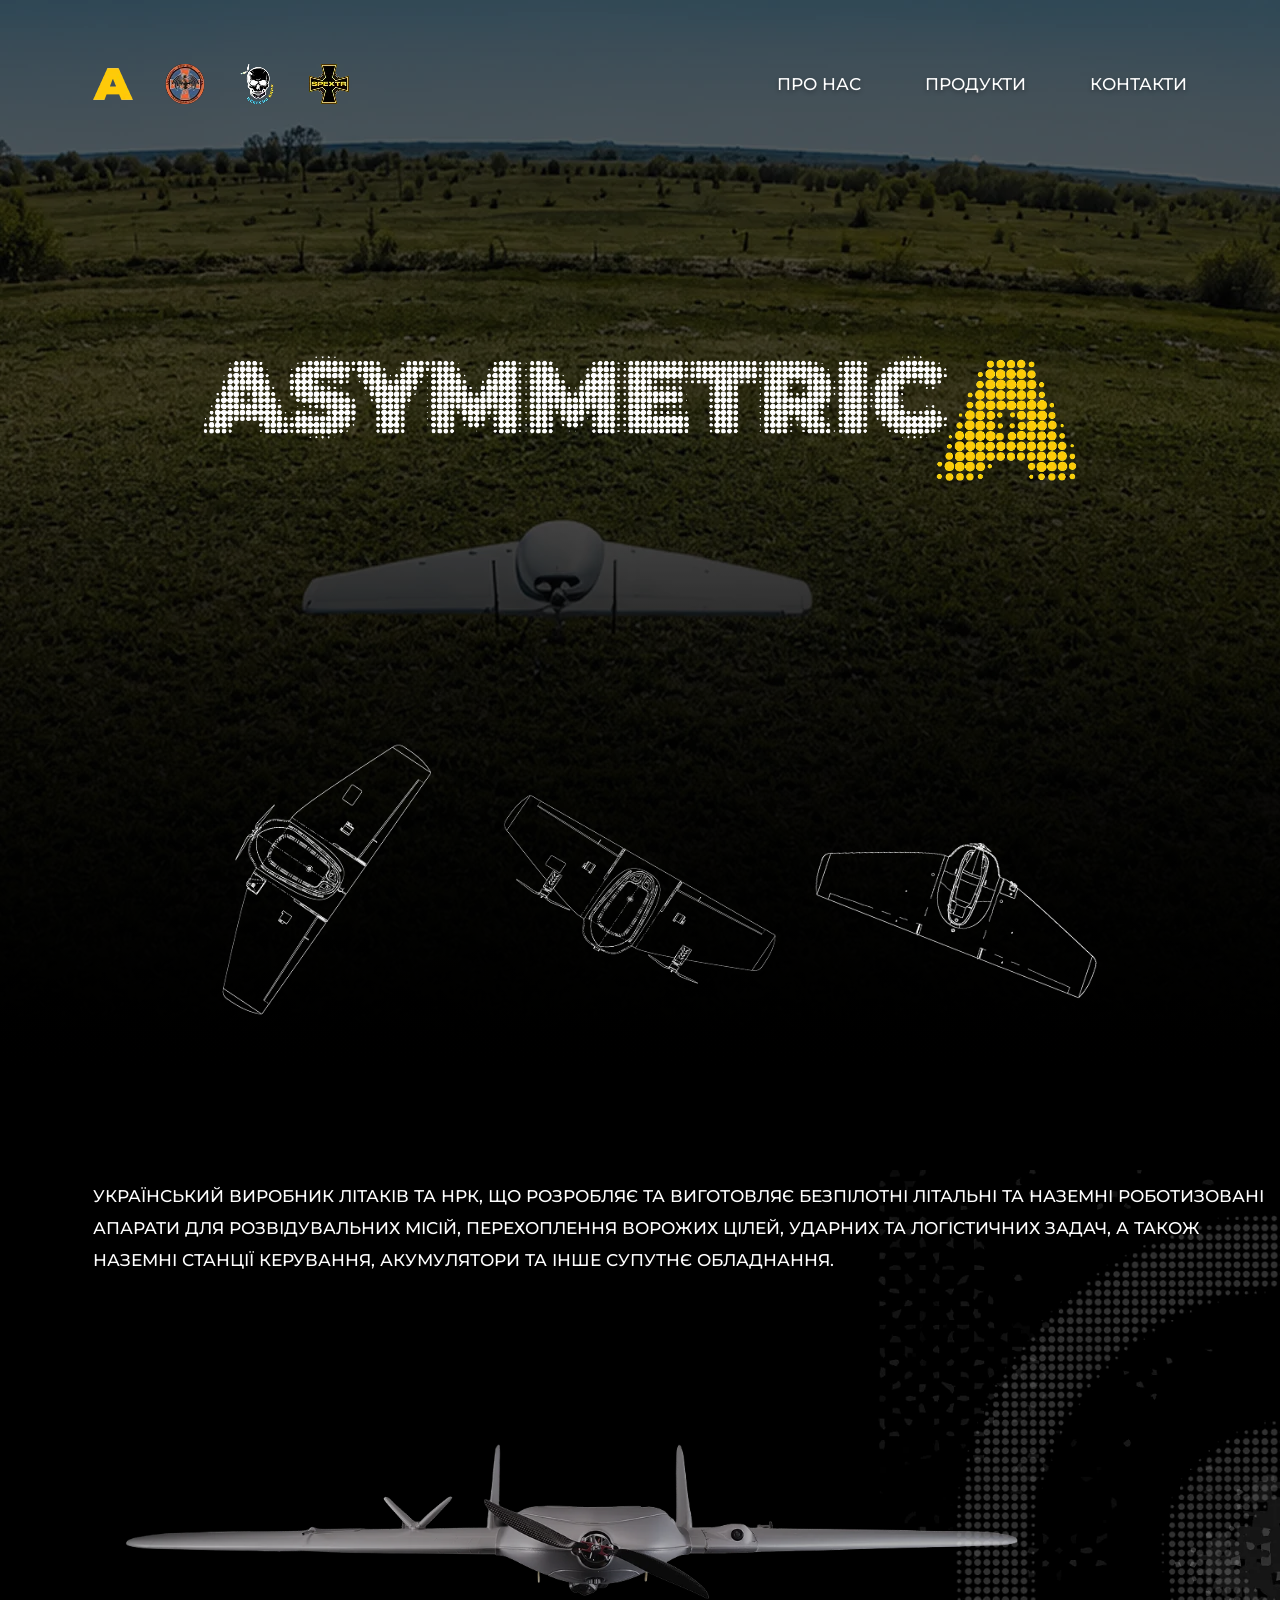
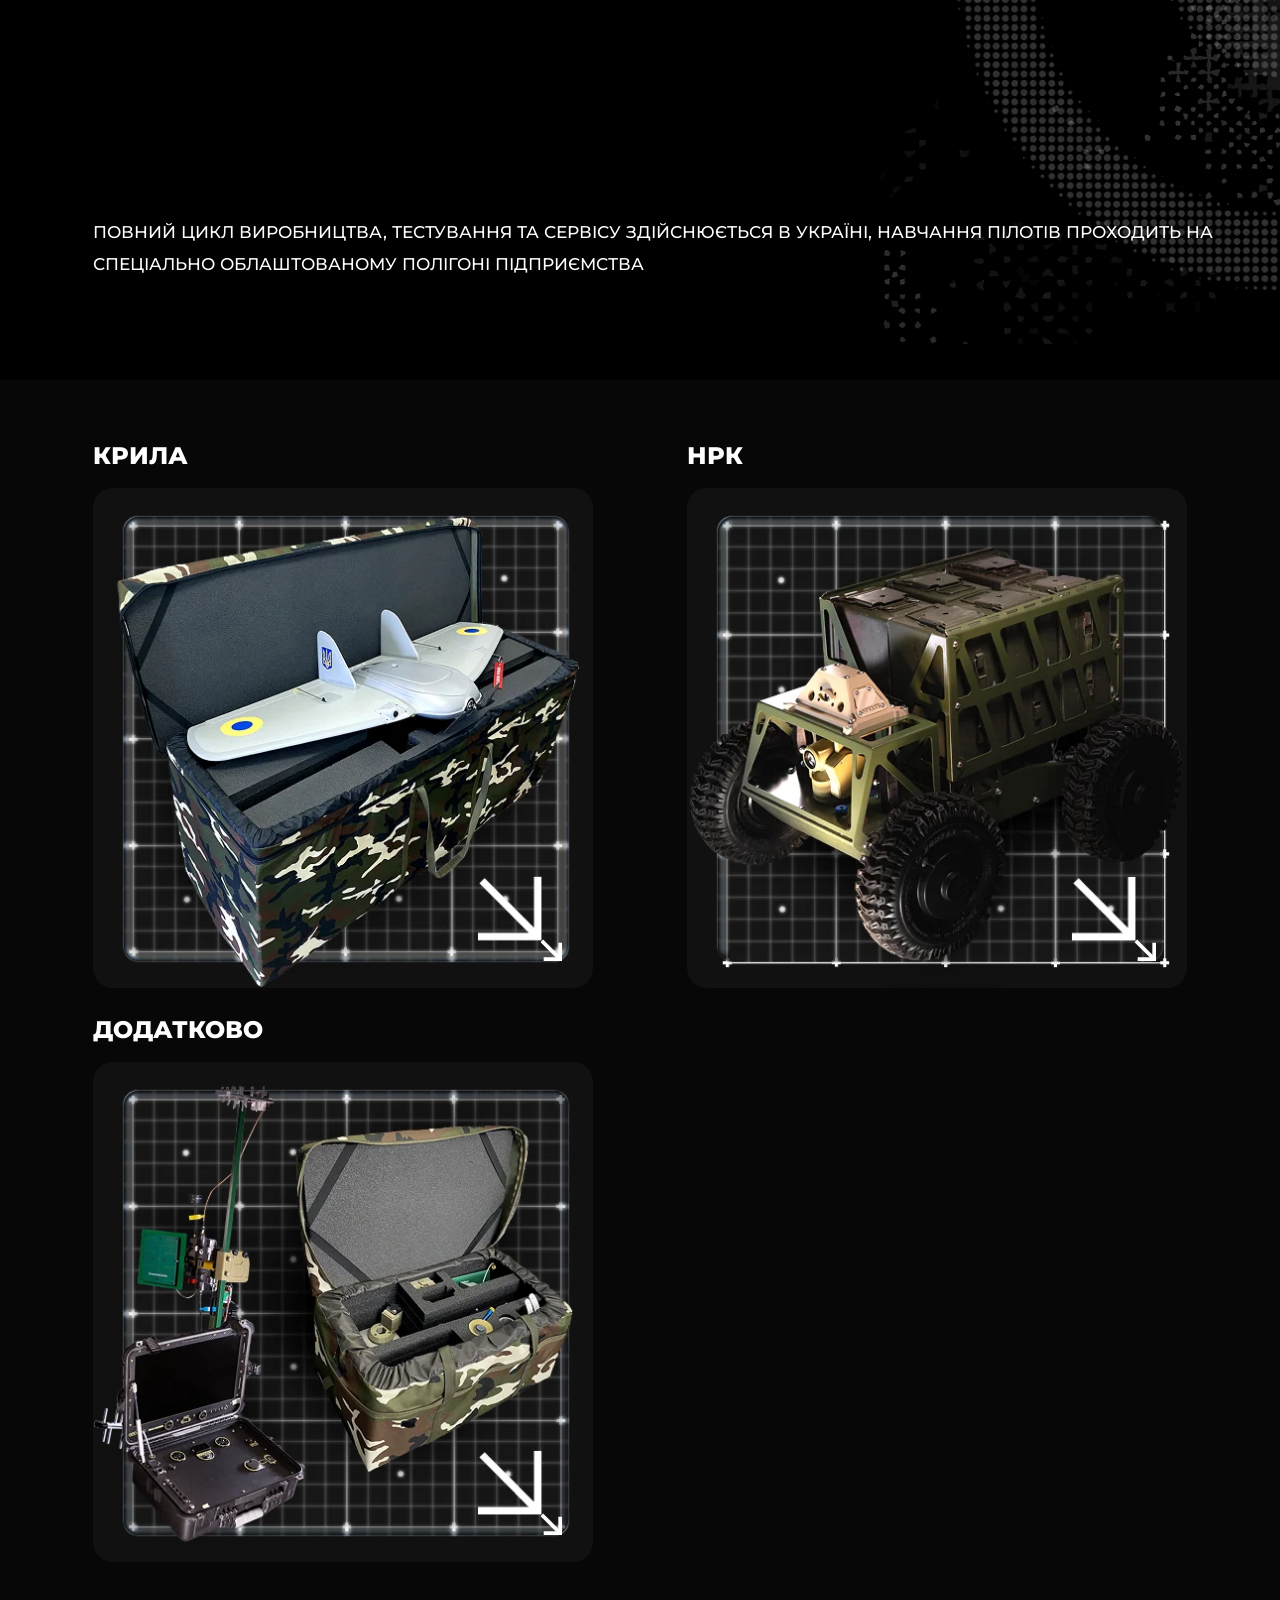
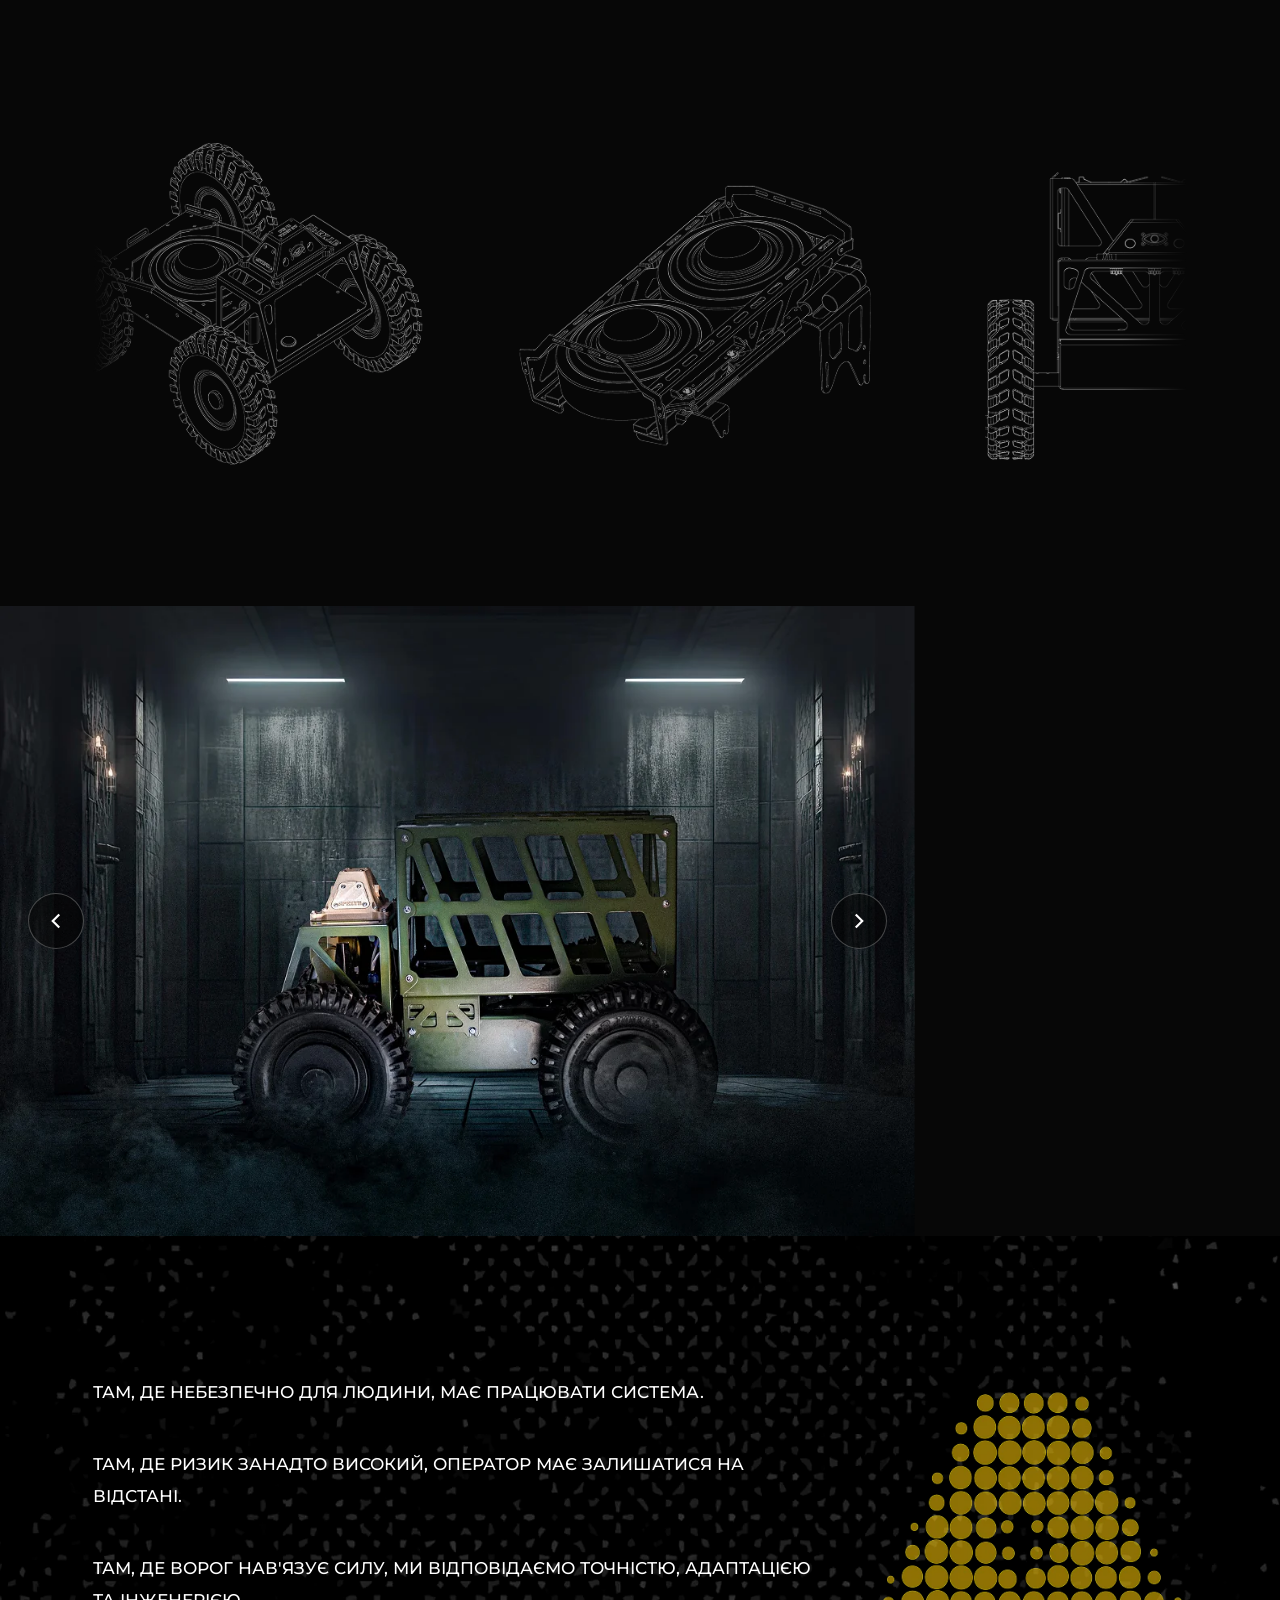
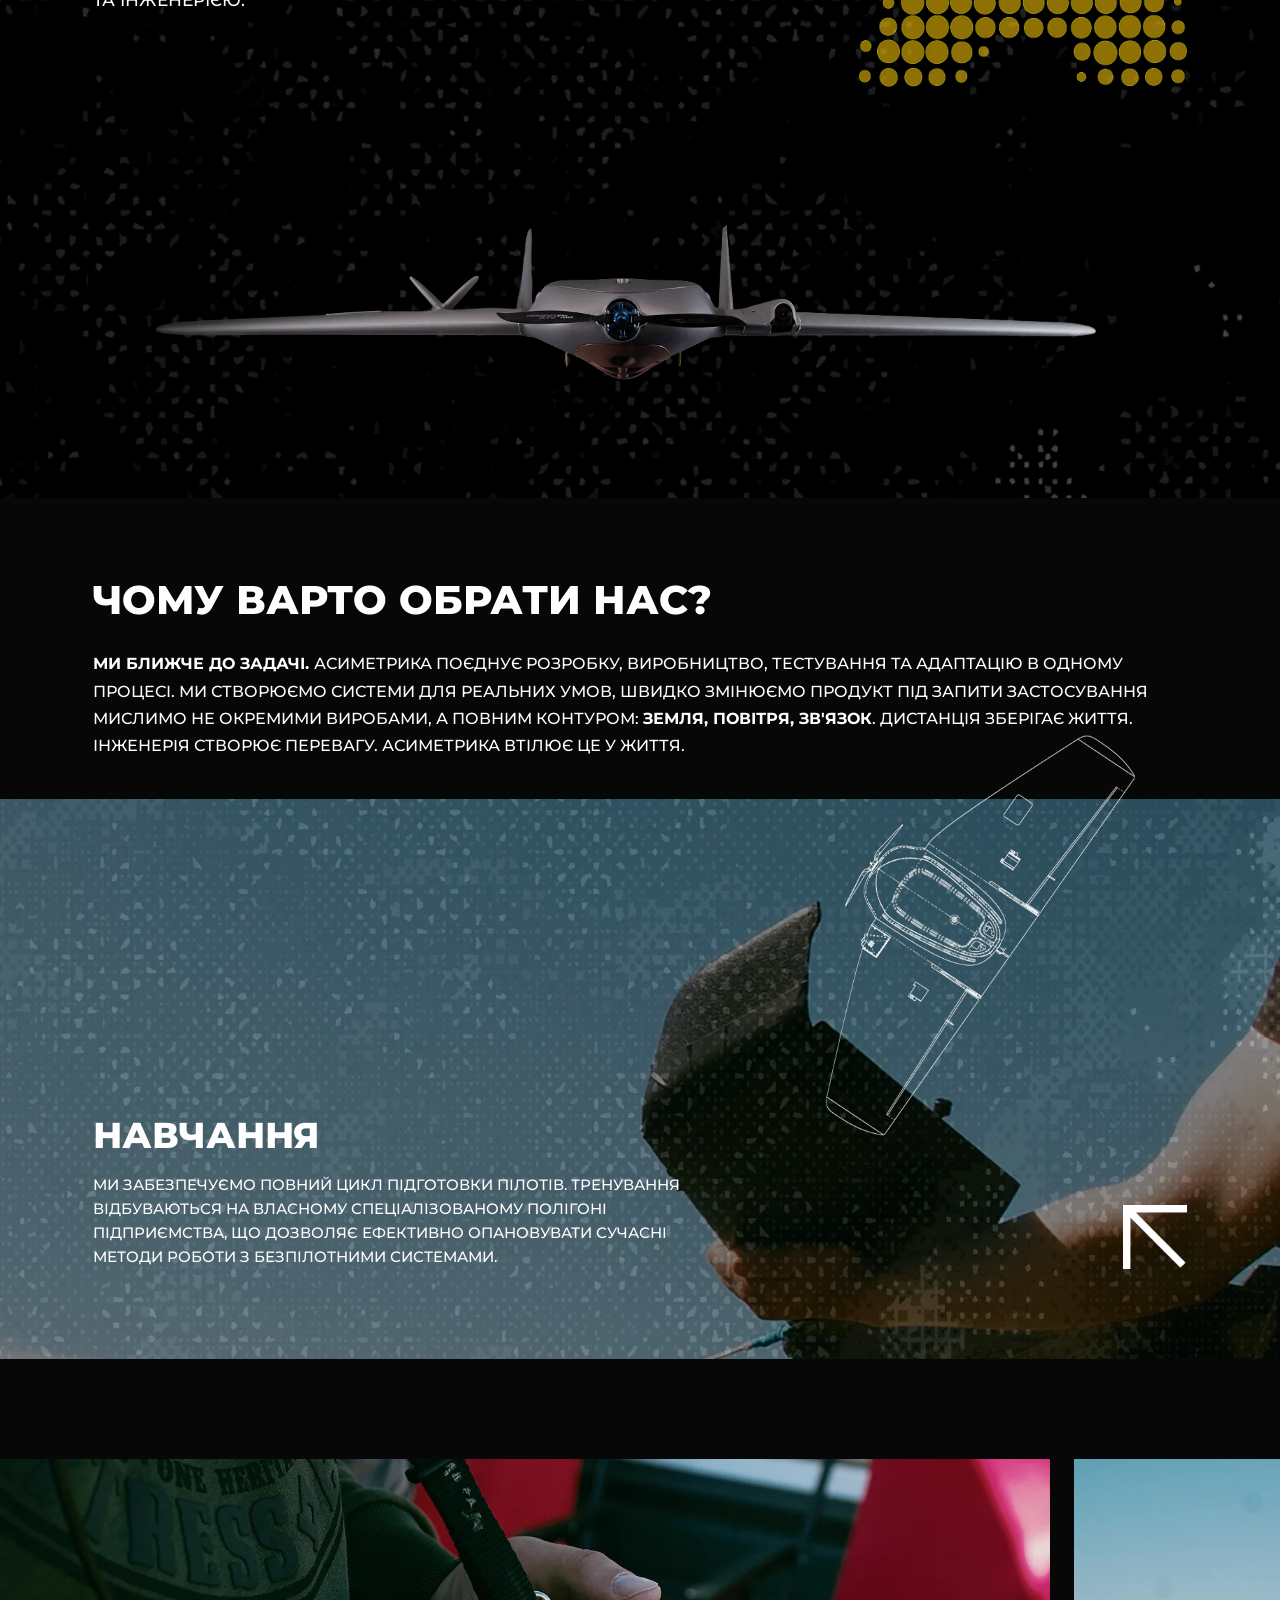
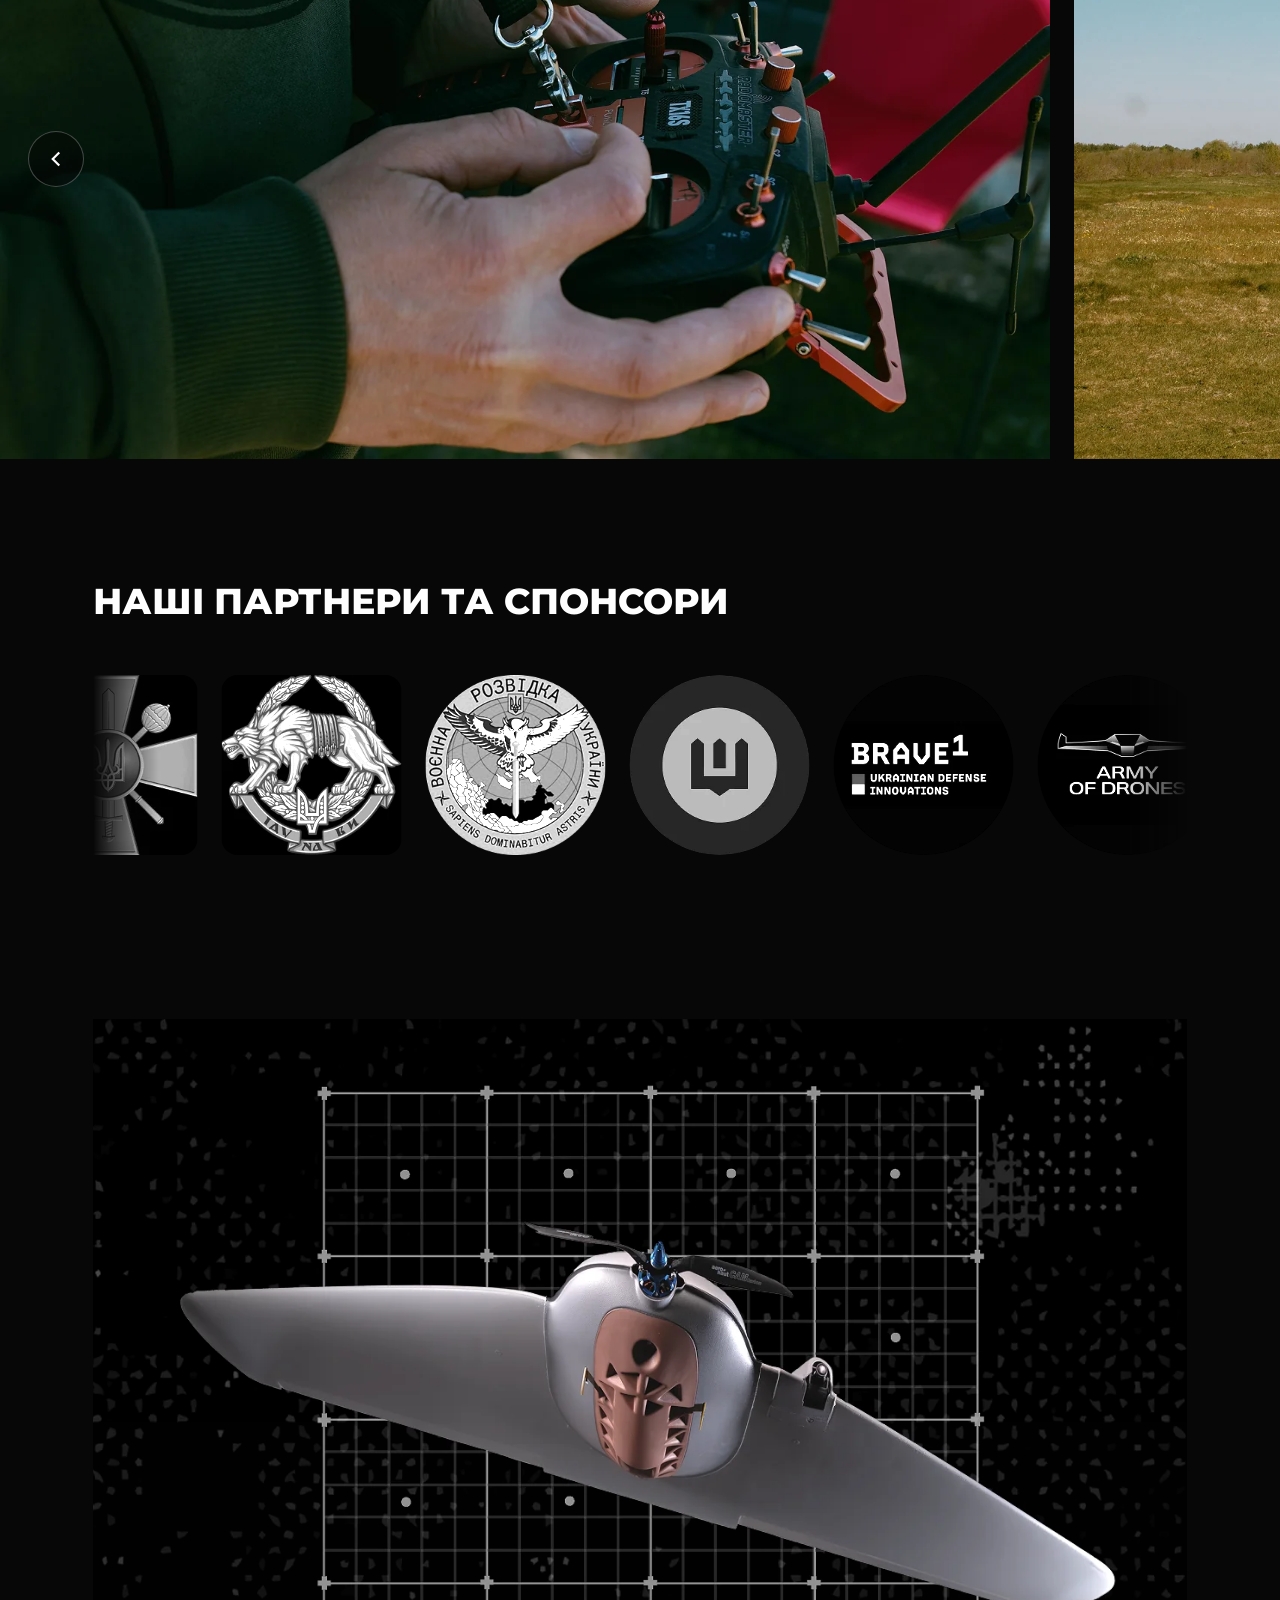
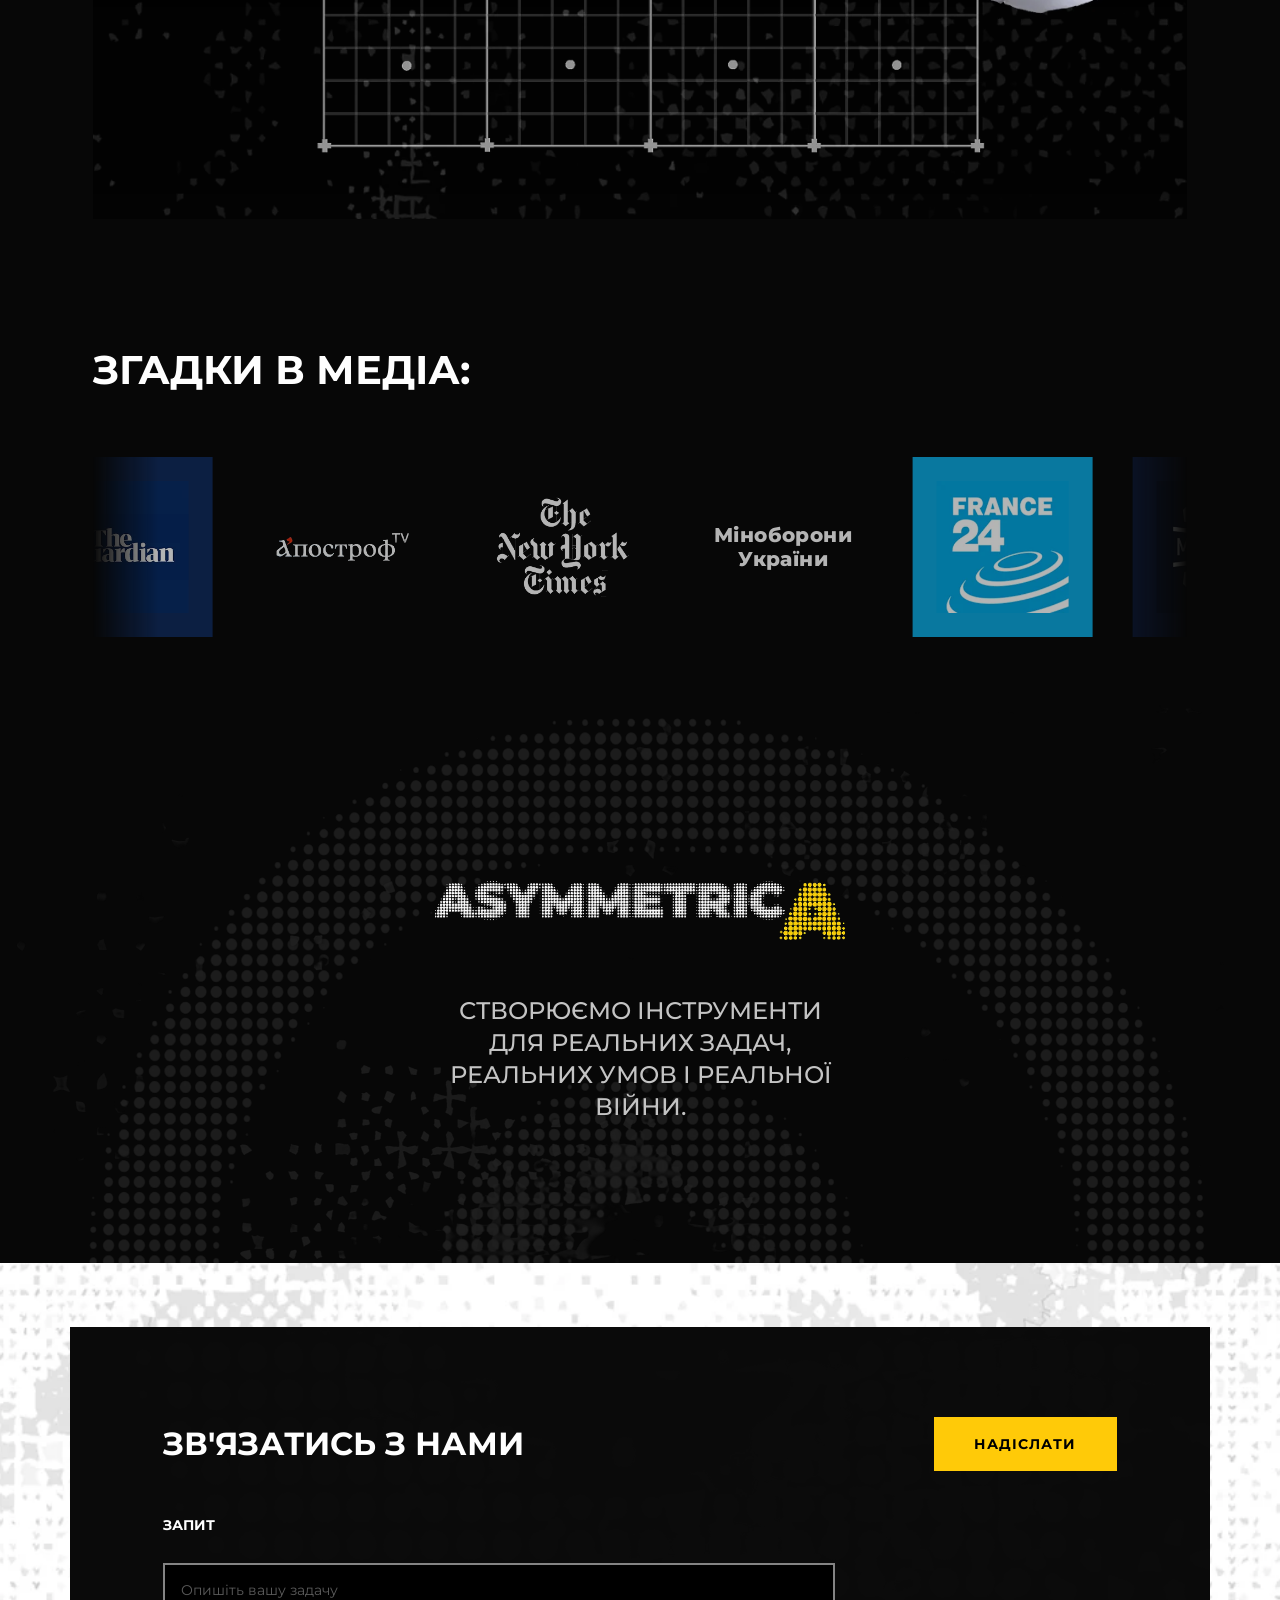
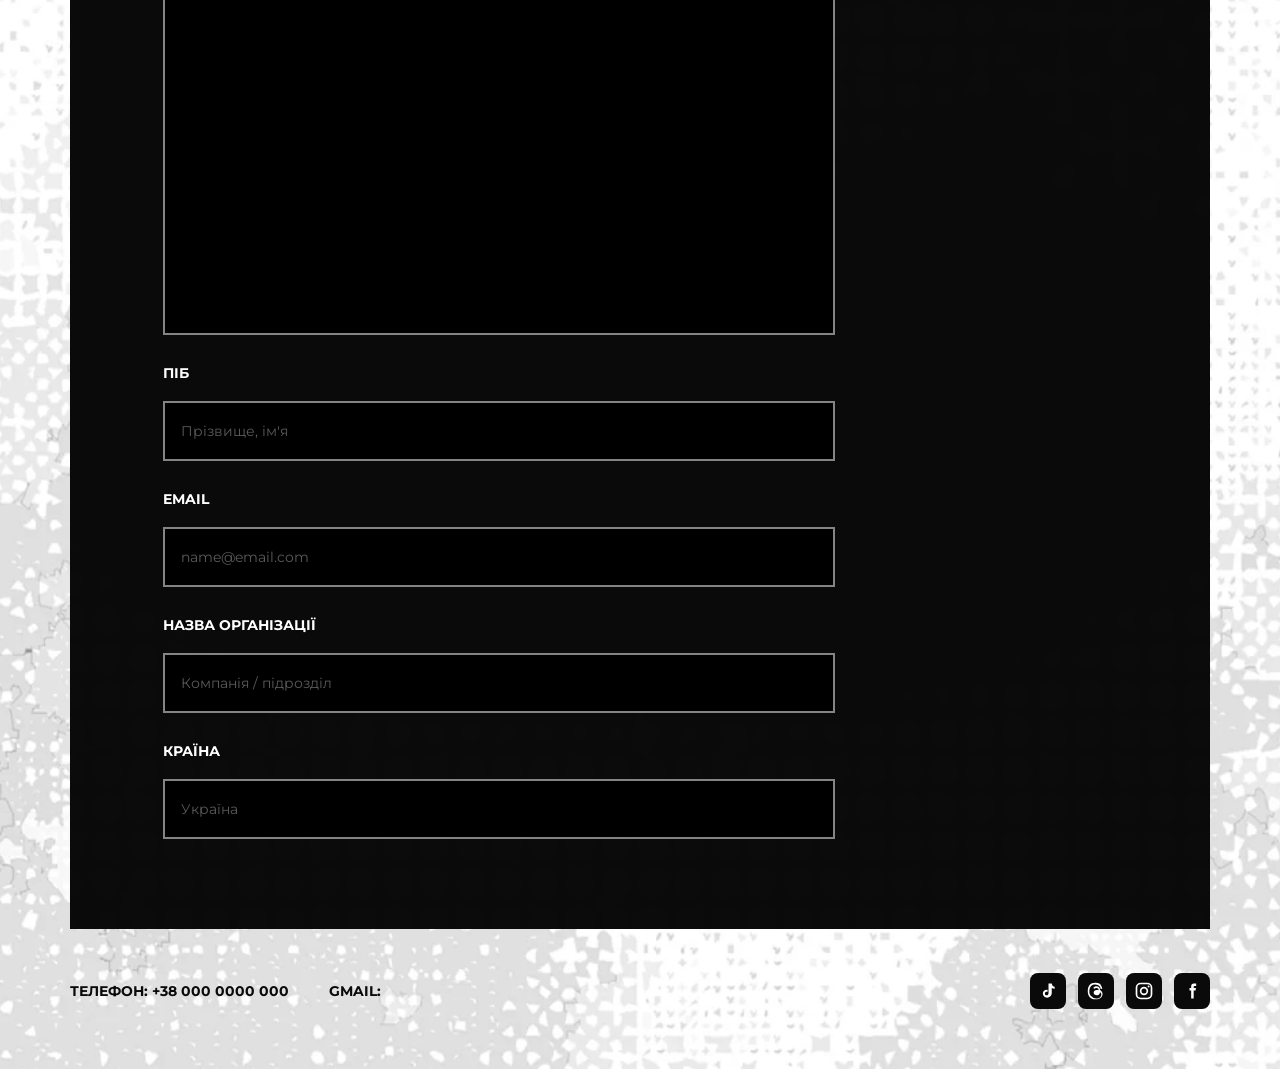
==== commit 4faad14f: "Auto-scroll the UGV scheme illustrations; make all tickers draggable The three wireframe illustratio" ====
--- a/index.html
+++ b/index.html
@@ -8,7 +8,7 @@
   <link rel="preconnect" href="https://fonts.googleapis.com" />
   <link rel="preconnect" href="https://fonts.gstatic.com" crossorigin />
   <link href="https://fonts.googleapis.com/css2?family=Montserrat:wght@500;700;800&display=swap" rel="stylesheet" />
-  <link rel="stylesheet" href="asymmetrica.css?v=14" />
+  <link rel="stylesheet" href="asymmetrica.css?v=15" />
 </head>
 <body>
   <div class="site">
@@ -105,9 +105,16 @@
 
     <!-- ============ UGV WIREFRAMES ============ -->
     <section class="schemes reveal">
-      <img class="js-hover" src="assets/ugv-scheme-1.webp" alt="НРК схема 1" loading="lazy" decoding="async" />
-      <img class="js-hover" src="assets/ugv-scheme-2.webp" alt="НРК схема 2" loading="lazy" decoding="async" />
-      <img class="js-hover" src="assets/ugv-scheme-3.webp" alt="НРК схема 3" loading="lazy" decoding="async" />
+      <div class="schemes__row">
+        <div class="schemes__track" data-role="track">
+          <img class="js-hover" src="assets/ugv-scheme-1.webp" alt="НРК схема 1" loading="lazy" decoding="async" />
+          <img class="js-hover" src="assets/ugv-scheme-2.webp" alt="НРК схема 2" loading="lazy" decoding="async" />
+          <img class="js-hover" src="assets/ugv-scheme-3.webp" alt="НРК схема 3" loading="lazy" decoding="async" />
+          <img class="js-hover" src="assets/ugv-scheme-1.webp" alt="" loading="lazy" decoding="async" aria-hidden="true" />
+          <img class="js-hover" src="assets/ugv-scheme-2.webp" alt="" loading="lazy" decoding="async" aria-hidden="true" />
+          <img class="js-hover" src="assets/ugv-scheme-3.webp" alt="" loading="lazy" decoding="async" aria-hidden="true" />
+        </div>
+      </div>
     </section>
 
     <!-- ============ PANORAMA CAROUSEL ============ -->
@@ -173,7 +180,7 @@
     <section class="partners">
       <h2 class="section-title">НАШІ ПАРТНЕРИ ТА СПОНСОРИ</h2>
       <div class="partners__row reveal">
-        <div class="partners__track">
+        <div class="partners__track" data-role="track">
           <div class="partner"><img src="assets/partner-zsu.webp" alt="ЗСУ" loading="lazy" decoding="async" /></div>
           <div class="partner"><img src="assets/partner-gur.webp" alt="ГУР" loading="lazy" decoding="async" /></div>
           <div class="partner"><img src="assets/partner-rozvidka.webp" alt="Військова розвідка України" loading="lazy" decoding="async" /></div>
@@ -199,7 +206,7 @@
     <section class="media">
       <h2 class="section-title section-title--lg">згадки в медіа:</h2>
       <div class="media__row reveal">
-        <div class="media__track">
+        <div class="media__track" data-role="track">
           <div class="media__item" style="background:#0f2a5c"><img src="assets/media-guardian.webp" alt="The Guardian" loading="lazy" decoding="async" /></div>
           <div class="media__item"><img src="assets/media-apostrof.webp" alt="Апостроф" loading="lazy" decoding="async" /></div>
           <div class="media__item"><img src="assets/media-nyt.webp" alt="The New York Times" loading="lazy" decoding="async" /></div>
@@ -302,6 +309,6 @@
     <span>Запит надіслано. Інженерна команда зв'яжеться з вами.</span>
   </div>
 
-  <script src="asymmetrica.js?v=9"></script>
+  <script src="asymmetrica.js?v=10"></script>
 </body>
 </html>
--- a/asymmetrica.css
+++ b/asymmetrica.css
@@ -51,6 +51,8 @@
 
 .hero__bg img, .partner img { width: 100%; height: 100%; object-fit: cover; }
 
+.partner img, .media__item img, .schemes__track img { -webkit-user-drag: none; }
+
 .hero__dim { position: absolute; inset: 0; background: #000; opacity: .4; }
 
 .hero__fade { position: absolute; left: 0; right: 0; bottom: 0; height: 60%; background: linear-gradient(0deg, #000, transparent); }
@@ -139,9 +141,15 @@
    UGV WIREFRAME SCHEMES
    ===================================================================== */
 
-.schemes { padding: 48px var(--pad); display: flex; align-items: center; justify-content: center; gap: 24px; background: var(--bg); flex-wrap: wrap; }
-
-.schemes img { width: 480px; max-width: 100%; object-fit: contain; }
+.schemes { padding: 48px var(--pad); display: flex; background: var(--bg); }
+
+.schemes__row { width: 100%; overflow: hidden; cursor: grab; touch-action: pan-y; -webkit-mask-image: linear-gradient(90deg, transparent, #000 6%, #000 94%, transparent); mask-image: linear-gradient(90deg, transparent, #000 6%, #000 94%, transparent); }
+
+.schemes__row.is-dragging { cursor: grabbing; }
+
+.schemes__track { display: flex; align-items: center; gap: 24px; width: max-content; user-select: none; }
+
+.schemes__track img { width: 260px; flex: none; object-fit: contain; -webkit-user-drag: none; }
 
 /* =====================================================================
    MARQUEE CAROUSELS (panorama + grid)
@@ -224,11 +232,11 @@
 
 .partners { display: flex; flex-direction: column; align-items: flex-start; gap: 32px; padding: 16px var(--pad) 64px; background: var(--bg-alt); }
 
-.partners__row { width: 100%; overflow: hidden; -webkit-mask-image: linear-gradient(90deg, transparent, #000 6%, #000 94%, transparent); mask-image: linear-gradient(90deg, transparent, #000 6%, #000 94%, transparent); }
-
-.partners__track { display: flex; align-items: center; gap: 16px; width: max-content; animation: marquee-x 22s linear infinite; }
-
-.partners__row:hover .partners__track { animation-play-state: paused; }
+.partners__row { width: 100%; overflow: hidden; cursor: grab; touch-action: pan-y; -webkit-mask-image: linear-gradient(90deg, transparent, #000 6%, #000 94%, transparent); mask-image: linear-gradient(90deg, transparent, #000 6%, #000 94%, transparent); }
+
+.partners__row.is-dragging { cursor: grabbing; }
+
+.partners__track { display: flex; align-items: center; gap: 16px; width: max-content; user-select: none; }
 
 .partner { width: 140px; height: auto; flex: none; border-radius: 16px; overflow: hidden; cursor: pointer; filter: grayscale(1) brightness(1.3); transition: transform .25s cubic-bezier(.2,0,.1,1), filter .25s ease; aspect-ratio: 1 / 1; }
 
@@ -250,11 +258,11 @@
 
 .media { display: flex; flex-direction: column; align-items: flex-start; gap: 32px; padding: 48px var(--pad); background: var(--bg-alt); }
 
-.media__row { width: 100%; overflow: hidden; -webkit-mask-image: linear-gradient(90deg, transparent, #000 6%, #000 94%, transparent); mask-image: linear-gradient(90deg, transparent, #000 6%, #000 94%, transparent); }
-
-.media__track { display: flex; align-items: center; gap: 20px; width: max-content; animation: marquee-x 34s linear infinite; }
-
-.media__row:hover .media__track { animation-play-state: paused; }
+.media__row { width: 100%; overflow: hidden; cursor: grab; touch-action: pan-y; -webkit-mask-image: linear-gradient(90deg, transparent, #000 6%, #000 94%, transparent); mask-image: linear-gradient(90deg, transparent, #000 6%, #000 94%, transparent); }
+
+.media__row.is-dragging { cursor: grabbing; }
+
+.media__track { display: flex; align-items: center; gap: 20px; width: max-content; user-select: none; }
 
 .media__item { width: 140px; height: auto; flex: none; display: flex; align-items: center; justify-content: center; overflow: hidden; opacity: .7; cursor: pointer; transition: transform .25s cubic-bezier(.2,0,.1,1), opacity .25s ease; aspect-ratio: 1 / 1; }
 
@@ -414,9 +422,11 @@
 
   .card__title { font-size: 24px; }
 
-  .schemes { gap: 40px; padding-top: 80px; padding-bottom: 80px; }
-
-  .schemes img { max-width: 46%; }
+  .schemes { padding-top: 80px; padding-bottom: 80px; }
+
+  .schemes__track { gap: 40px; }
+
+  .schemes__track img { width: 340px; }
 
   .marquee { height: min(70vh, 900px); }
 
@@ -550,9 +560,7 @@
 
   .card__media { width: 500px; height: 500px; aspect-ratio: initial; }
 
-  .schemes { justify-content: space-between; flex-wrap: initial; }
-
-  .schemes img { max-width: 31%; }
+  .schemes__track img { width: 420px; }
 
   .why__title { font-size: 40px; }
 
@@ -572,11 +580,6 @@
   50%      { transform: translateY(-16px); }
 }
 
-@keyframes marquee-x {
-  from { transform: translateX(0); }
-  to   { transform: translateX(-50%); }
-}
-
 @media (prefers-reduced-motion: reduce) {
   * { animation: none !important; scroll-behavior: auto !important; }
   .reveal { opacity: 1; transform: none; transition: none; }
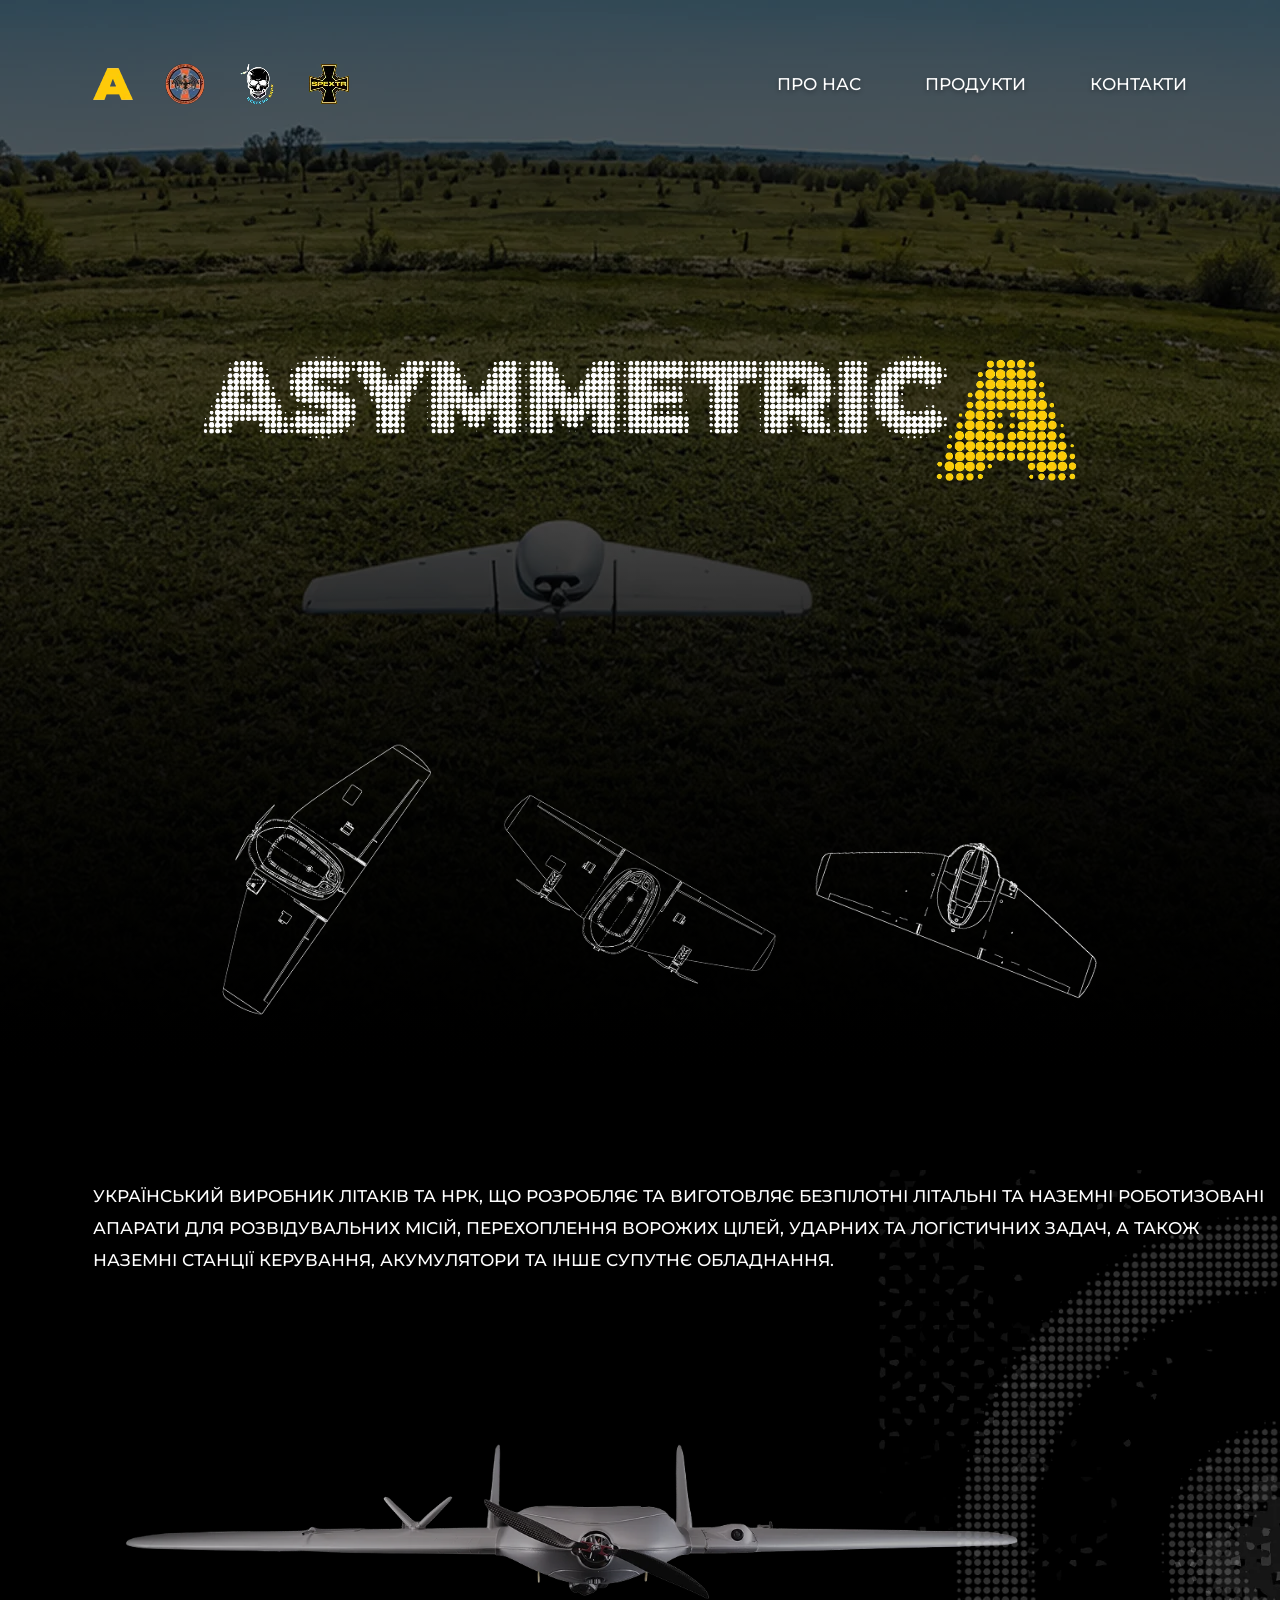
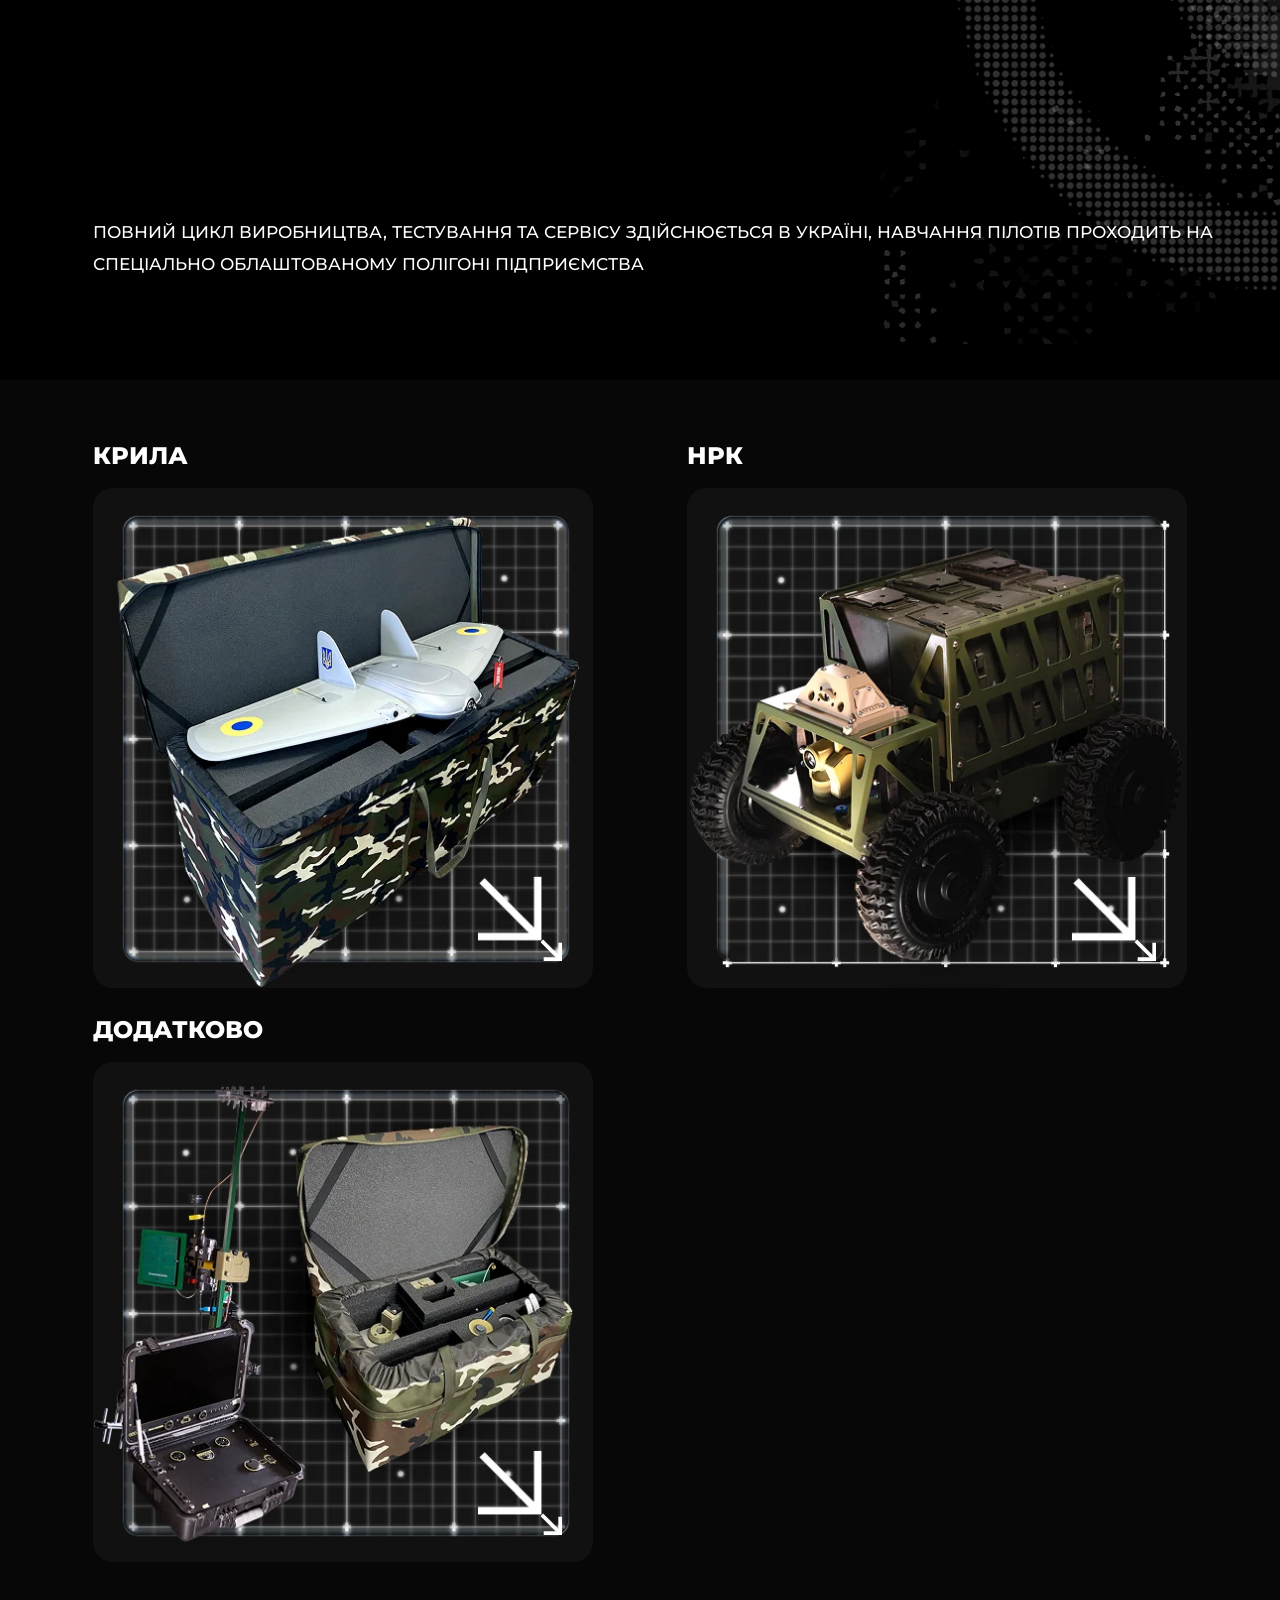
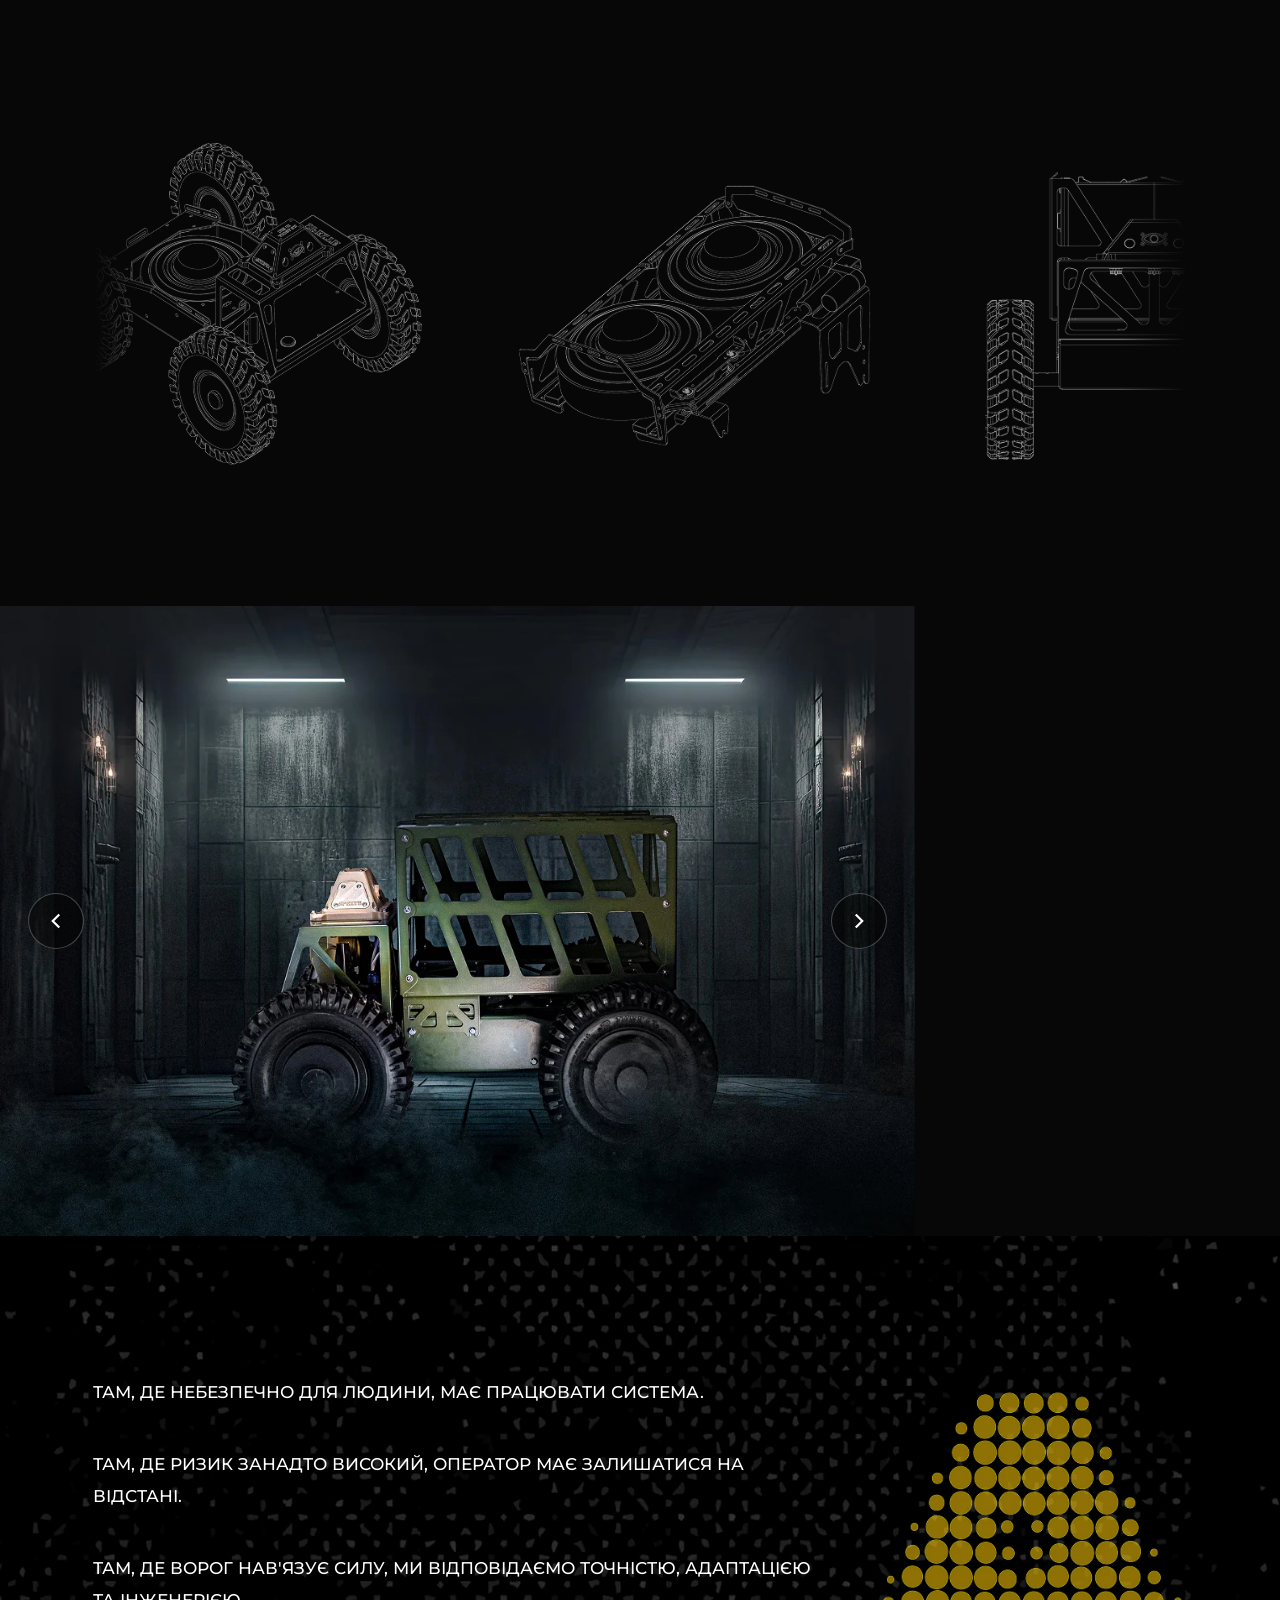
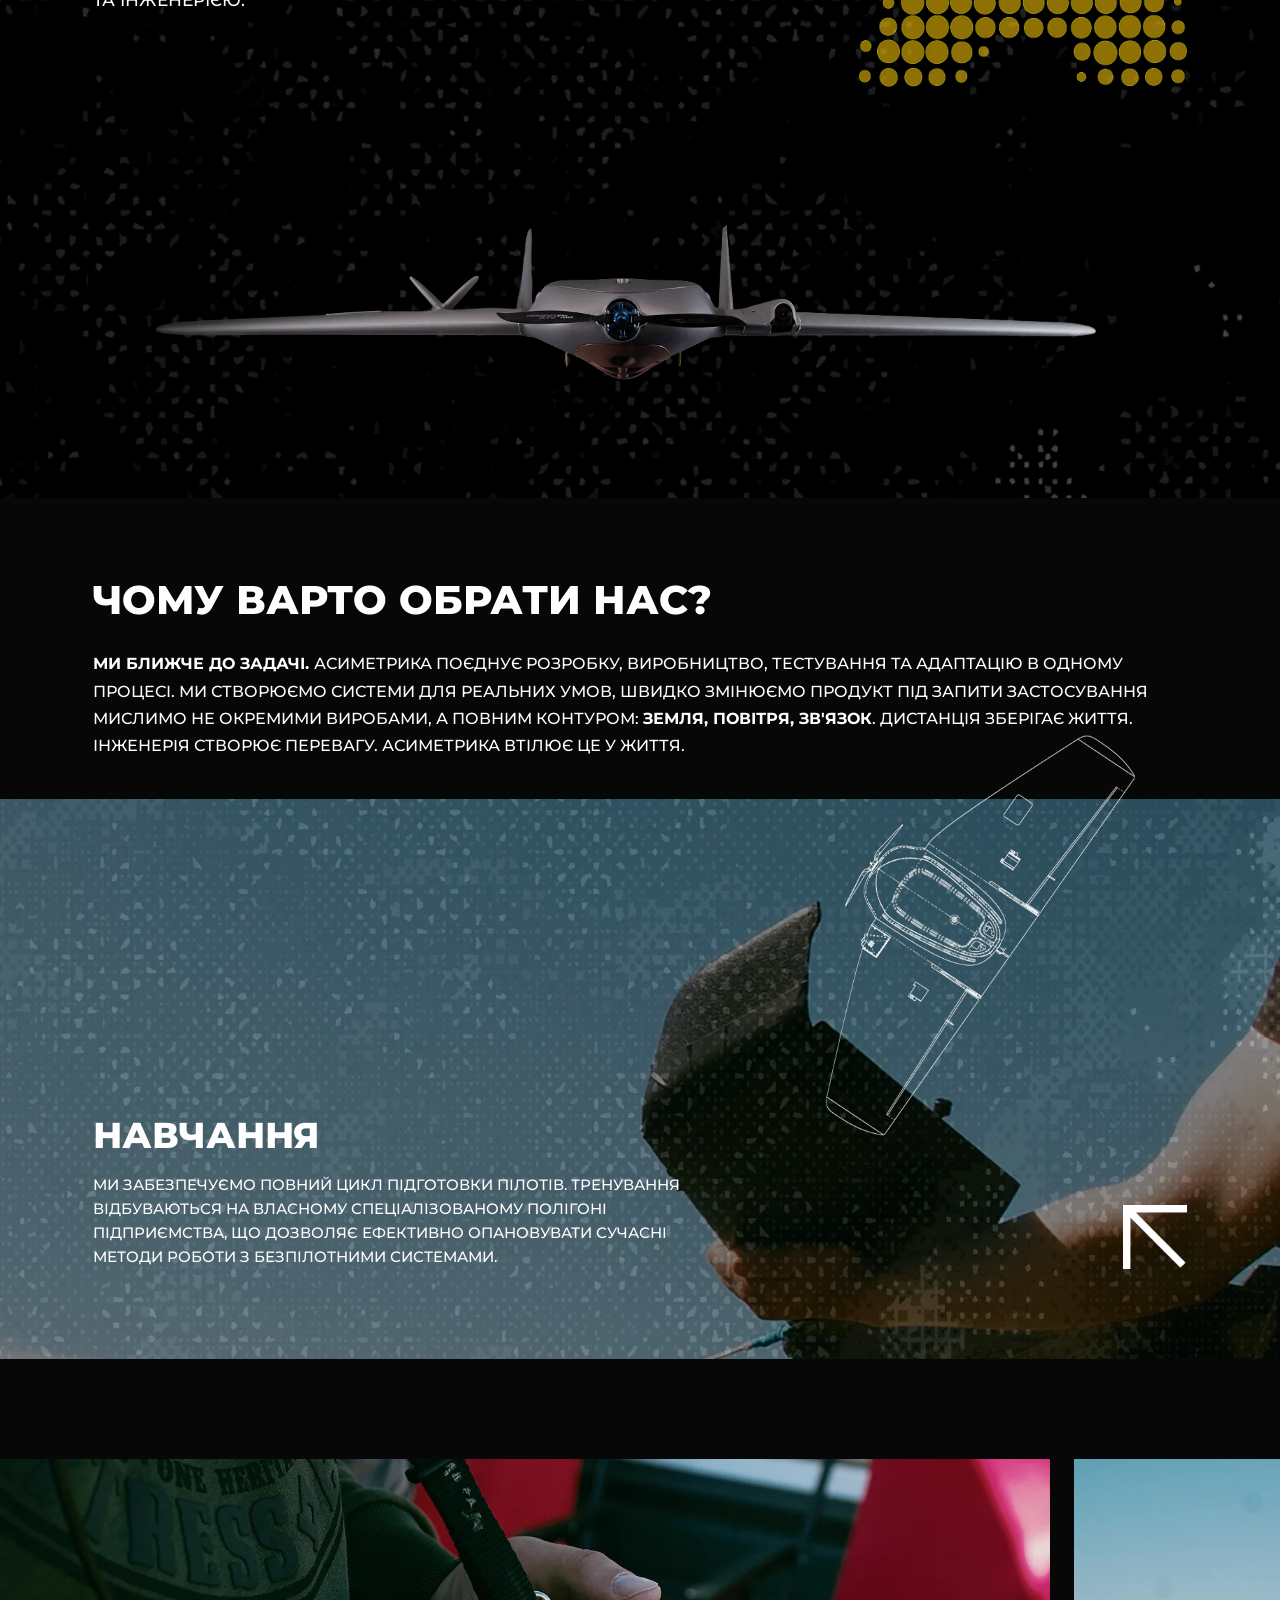
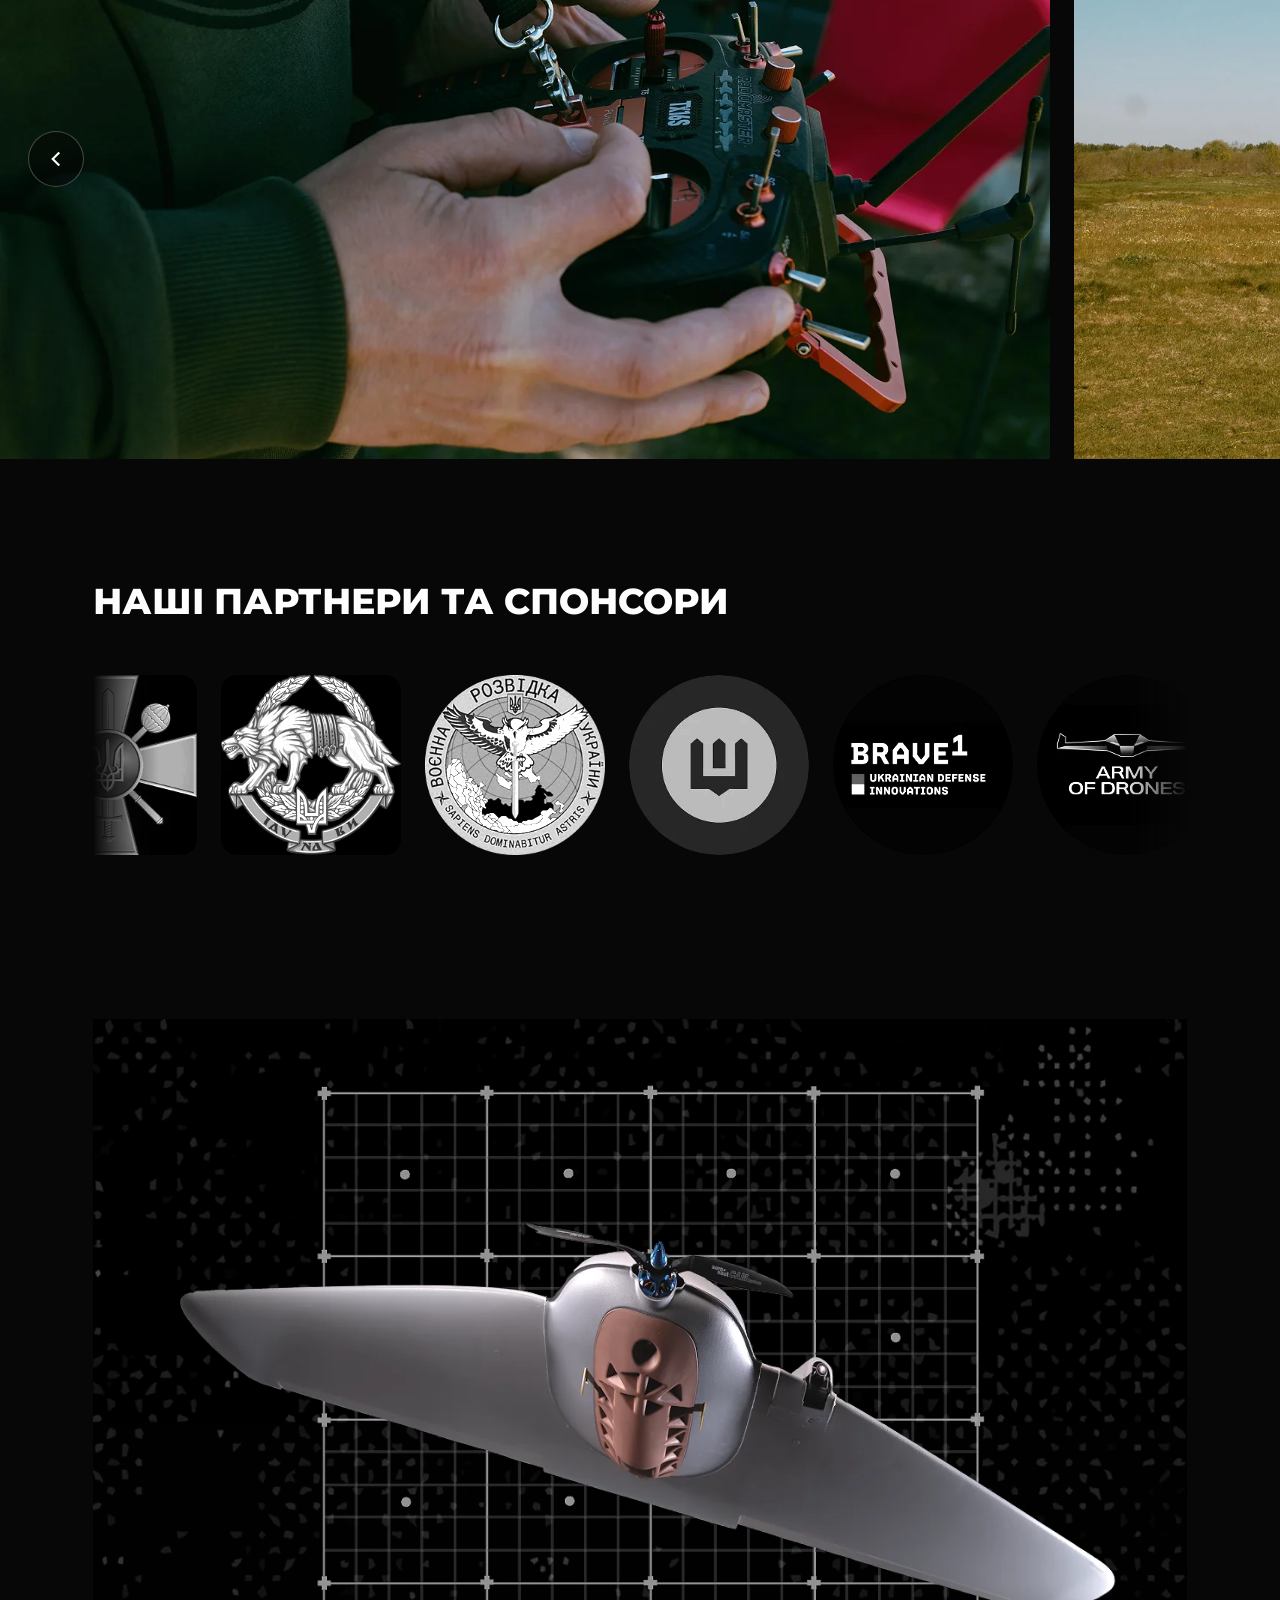
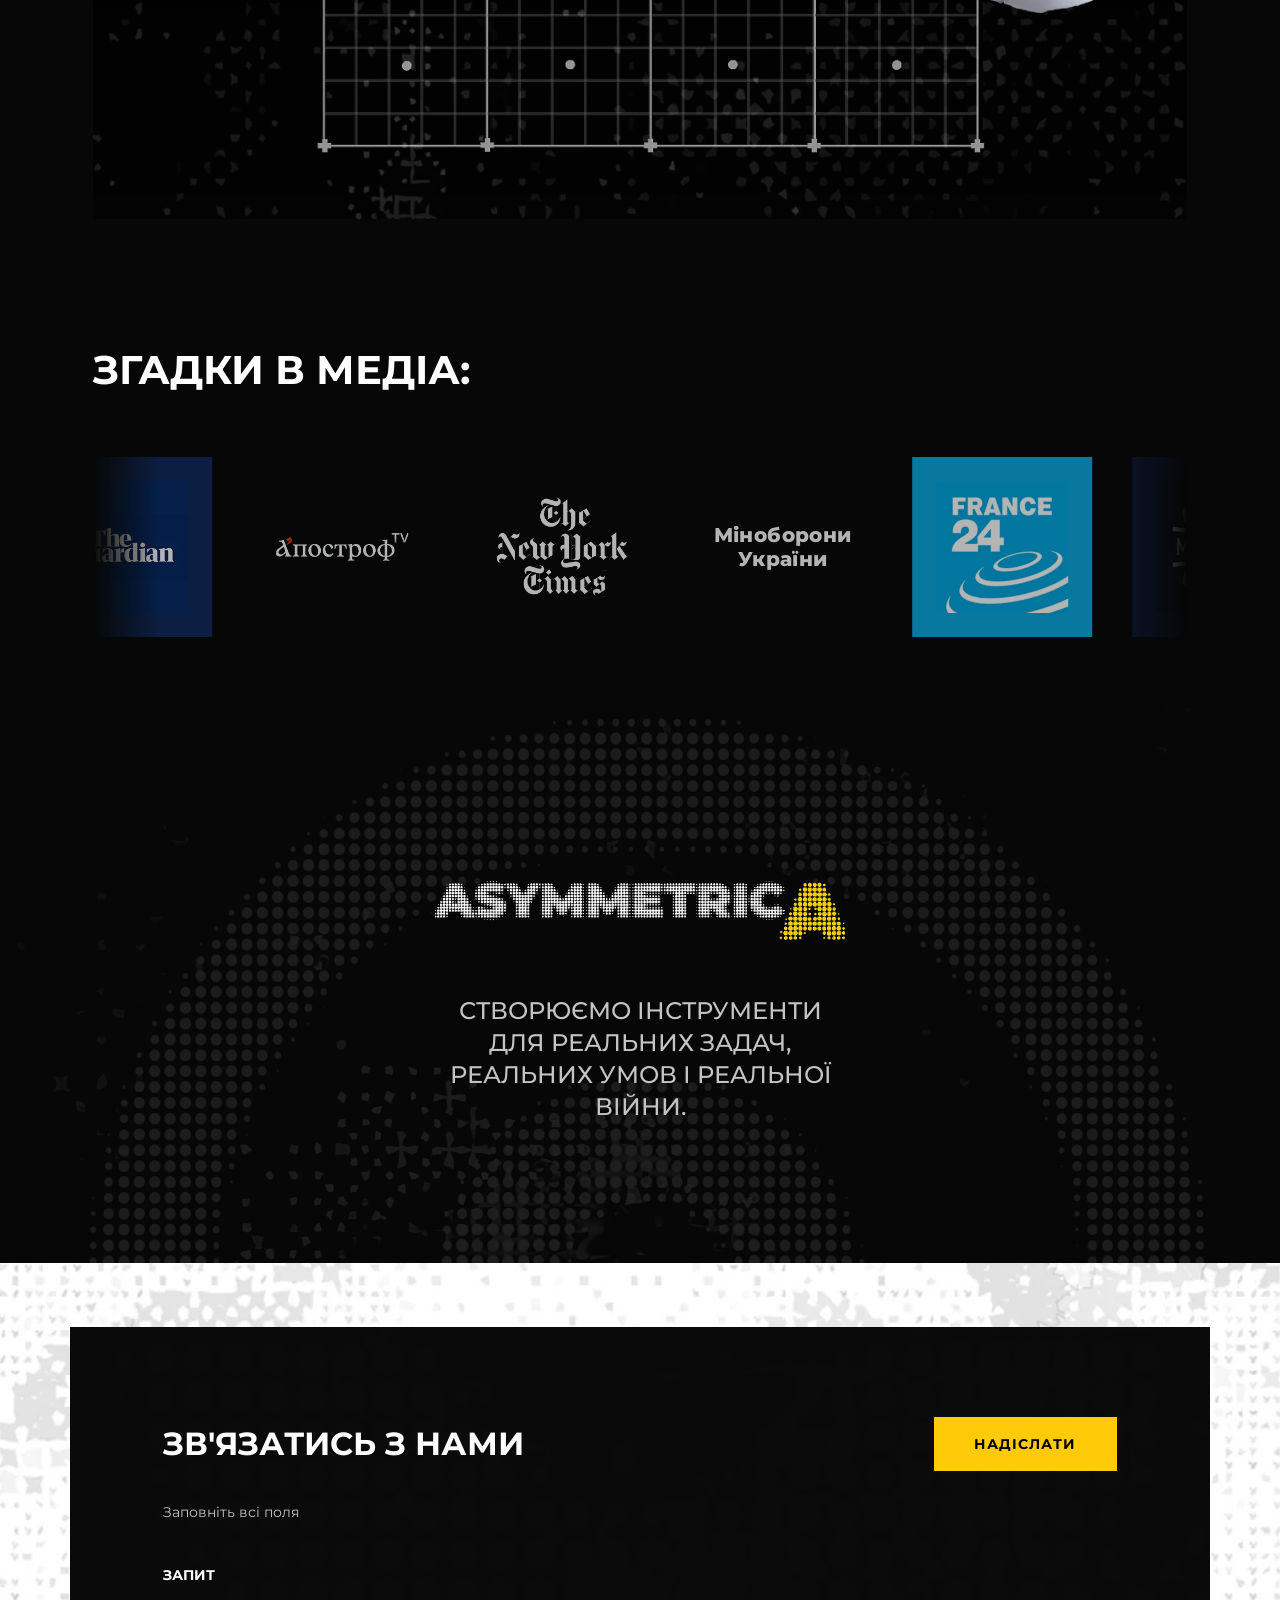
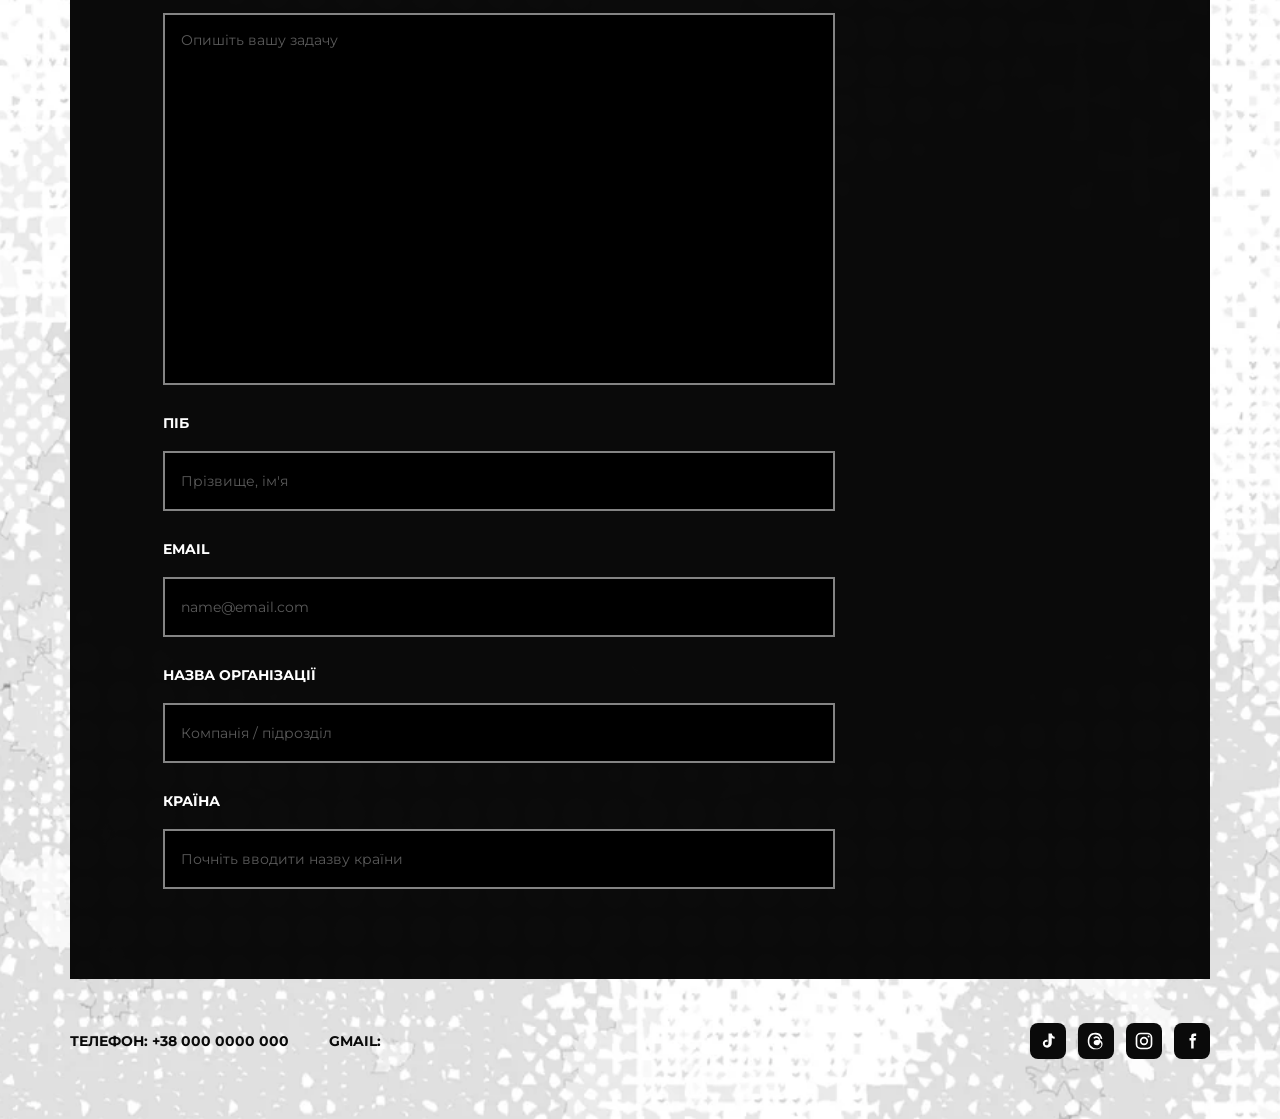
==== commit 5ee51ea5: "Make all contact form fields required with inline validation messages Applied to the homepage form a" ====
--- a/index.html
+++ b/index.html
@@ -8,7 +8,7 @@
   <link rel="preconnect" href="https://fonts.googleapis.com" />
   <link rel="preconnect" href="https://fonts.gstatic.com" crossorigin />
   <link href="https://fonts.googleapis.com/css2?family=Montserrat:wght@500;700;800&display=swap" rel="stylesheet" />
-  <link rel="stylesheet" href="asymmetrica.css?v=15" />
+  <link rel="stylesheet" href="asymmetrica.css?v=16" />
 </head>
 <body>
   <div class="site">
@@ -248,27 +248,34 @@
               <b class="form__heading">ЗВ'ЯЗАТИСЬ З НАМИ</b>
               <button type="submit" class="cta">НАДІСЛАТИ</button>
             </div>
+            <p class="form__subheading">Заповніть всі поля</p>
             <div class="form__cols">
               <div class="form__col form__col--msg">
                 <b class="form__label">ЗАПИТ</b>
                 <textarea name="message" required class="field field--area" placeholder="Опишіть вашу задачу"></textarea>
+                <span class="field-error">Заповніть це поле</span>
               </div>
               <div class="form__col">
                 <label class="field-group">
                   <b class="form__label">ПІБ</b>
                   <input name="name" required class="field" placeholder="Прізвище, ім'я" />
+                  <span class="field-error">Заповніть це поле</span>
                 </label>
                 <label class="field-group">
                   <b class="form__label">EMAIL</b>
                   <input name="email" type="email" required class="field" placeholder="name@email.com" />
+                  <span class="field-error">Заповніть це поле</span>
                 </label>
                 <label class="field-group">
                   <b class="form__label">НАЗВА ОРГАНІЗАЦІЇ</b>
-                  <input name="org" class="field" placeholder="Компанія / підрозділ" />
+                  <input name="org" required class="field" placeholder="Компанія / підрозділ" />
+                  <span class="field-error">Заповніть це поле</span>
                 </label>
                 <label class="field-group">
                   <b class="form__label">КРАЇНА</b>
-                  <input name="country" class="field" placeholder="Україна" />
+                  <input name="country" required class="field" placeholder="Почніть вводити назву країни" list="country-list-index" autocomplete="off" />
+                  <datalist id="country-list-index" data-role="countries"></datalist>
+                  <span class="field-error">Заповніть це поле</span>
                 </label>
               </div>
             </div>
@@ -309,6 +316,7 @@
     <span>Запит надіслано. Інженерна команда зв'яжеться з вами.</span>
   </div>
 
-  <script src="asymmetrica.js?v=10"></script>
+  <script src="countries.js?v=1"></script>
+  <script src="asymmetrica.js?v=11"></script>
 </body>
 </html>
--- a/asymmetrica.css
+++ b/asymmetrica.css
@@ -304,7 +304,9 @@
 
 .form__heading { font-size: 20px; line-height: 1; order: 1; }
 
-.form__cols { width: 100%; display: flex; align-items: stretch; gap: 16px; flex-wrap: wrap; font-size: 14px; color: #fff; order: 2; }
+.form__subheading { width: 100%; margin: 0; font-size: 13px; color: var(--ink-dim); order: 2; }
+
+.form__cols { width: 100%; display: flex; align-items: stretch; gap: 16px; flex-wrap: wrap; font-size: 14px; color: #fff; order: 3; }
 
 .form__col { display: flex; flex-direction: column; gap: 16px; width: 100%; max-width: 100%; }
 
@@ -326,7 +328,11 @@
 
 .field.is-error { border-color: var(--danger); }
 
-.cta { background: var(--accent); color: #000; border: none; font-family: var(--font); font-weight: 700; font-size: 14px; letter-spacing: .08em; text-transform: uppercase; padding: 16px 24px; cursor: pointer; transition: background .18s, transform .12s; order: 3; width: 100%; margin-top: 4px; }
+.field-error { display: none; font-size: 12px; color: var(--danger); line-height: 1.3; }
+
+.field-error.is-show { display: block; }
+
+.cta { background: var(--accent); color: #000; border: none; font-family: var(--font); font-weight: 700; font-size: 14px; letter-spacing: .08em; text-transform: uppercase; padding: 16px 24px; cursor: pointer; transition: background .18s, transform .12s; order: 4; width: 100%; margin-top: 4px; }
 
 .cta:hover, .to-top:hover { background: #fff; }
 
@@ -491,6 +497,8 @@
   .contact__panel:hover { transform: translateY(-3px); }
 
   .form__heading { font-size: 24px; order: initial; }
+
+  .form__subheading { order: initial; font-size: 14px; }
 
   .form__cols { order: initial; }
 
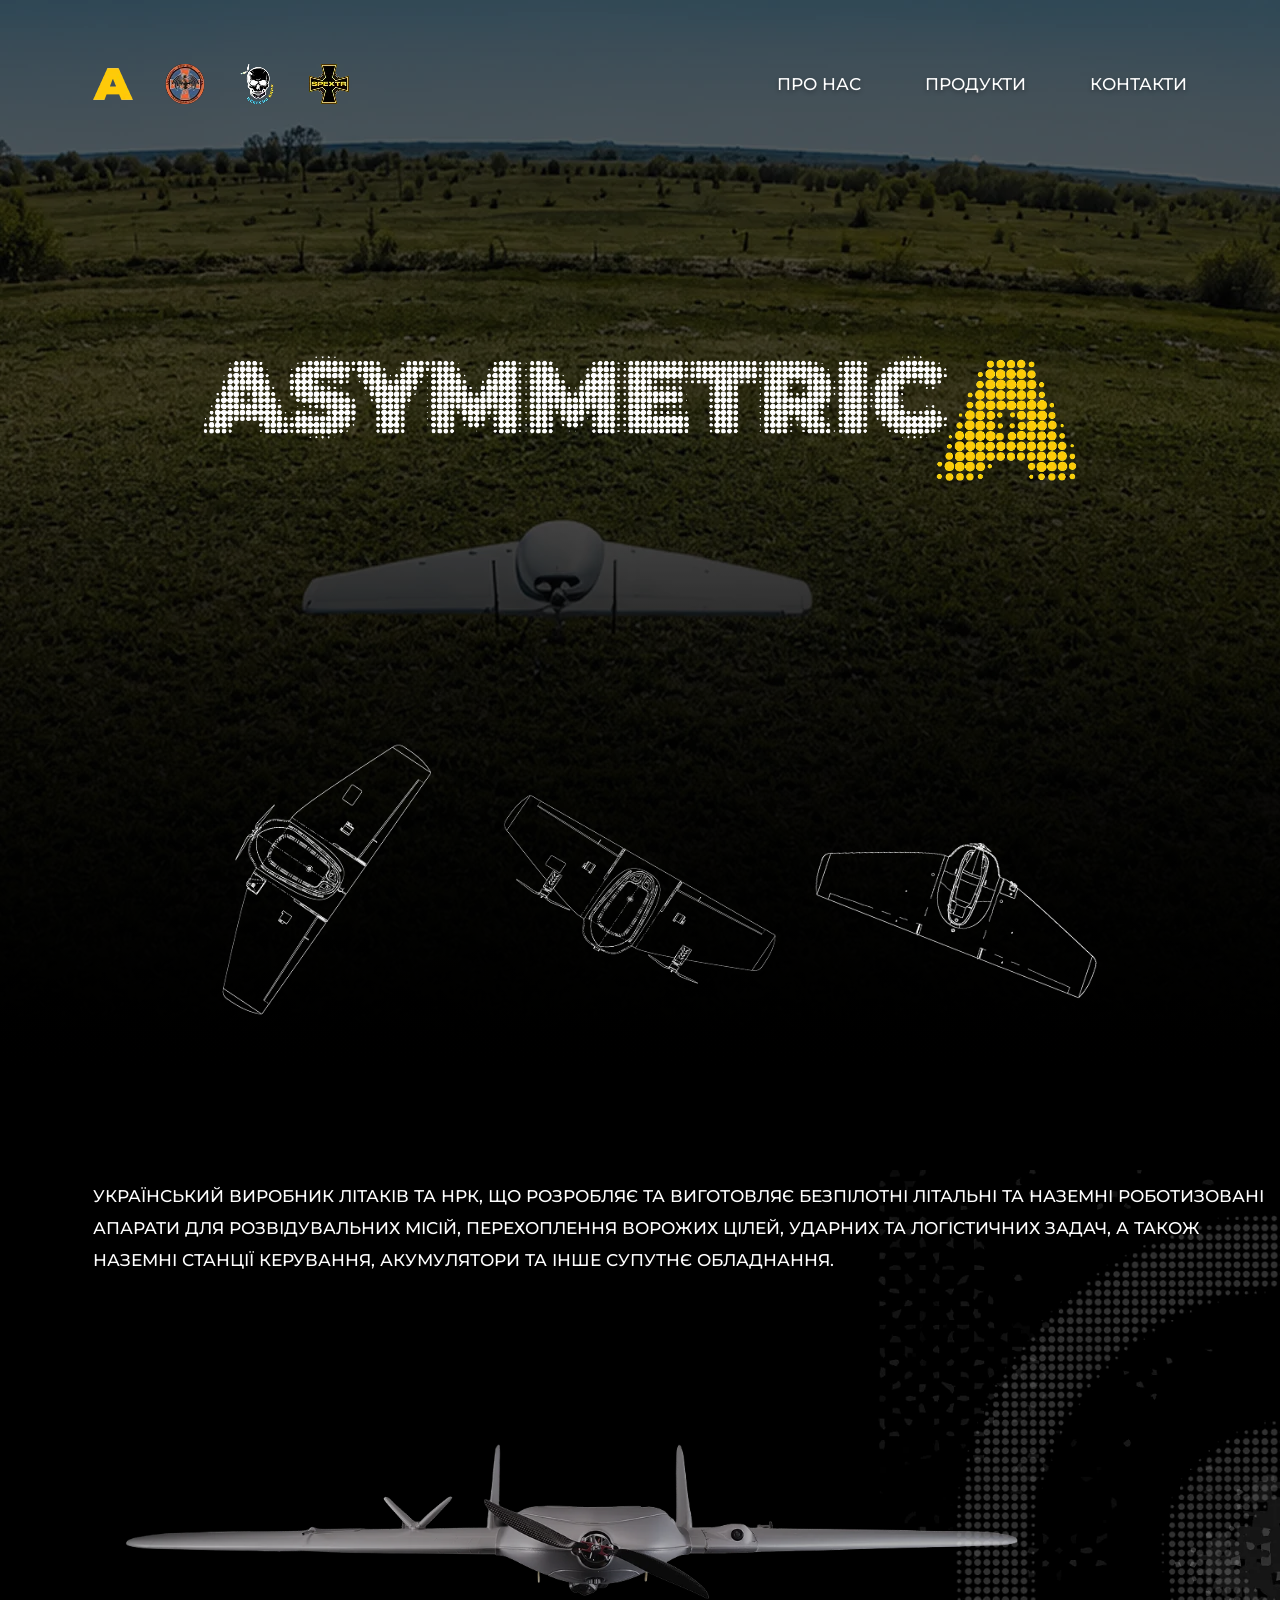
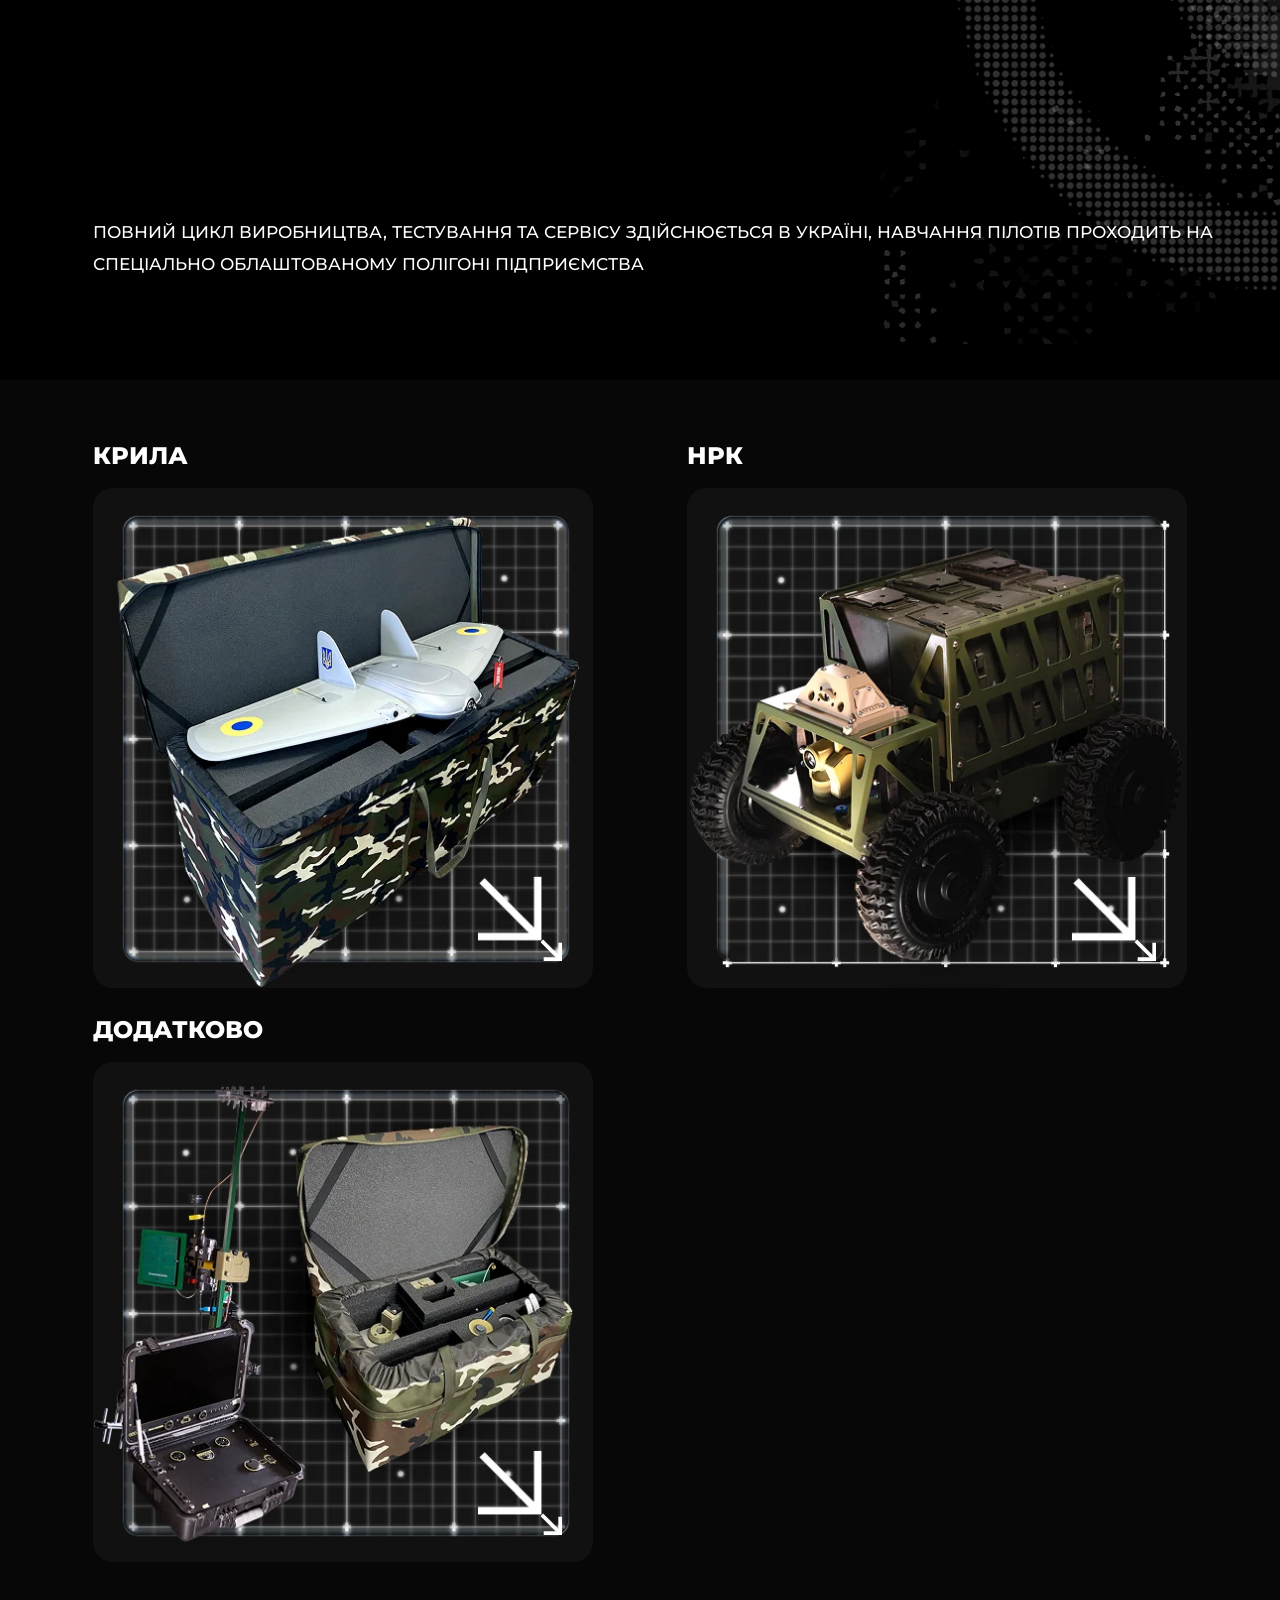
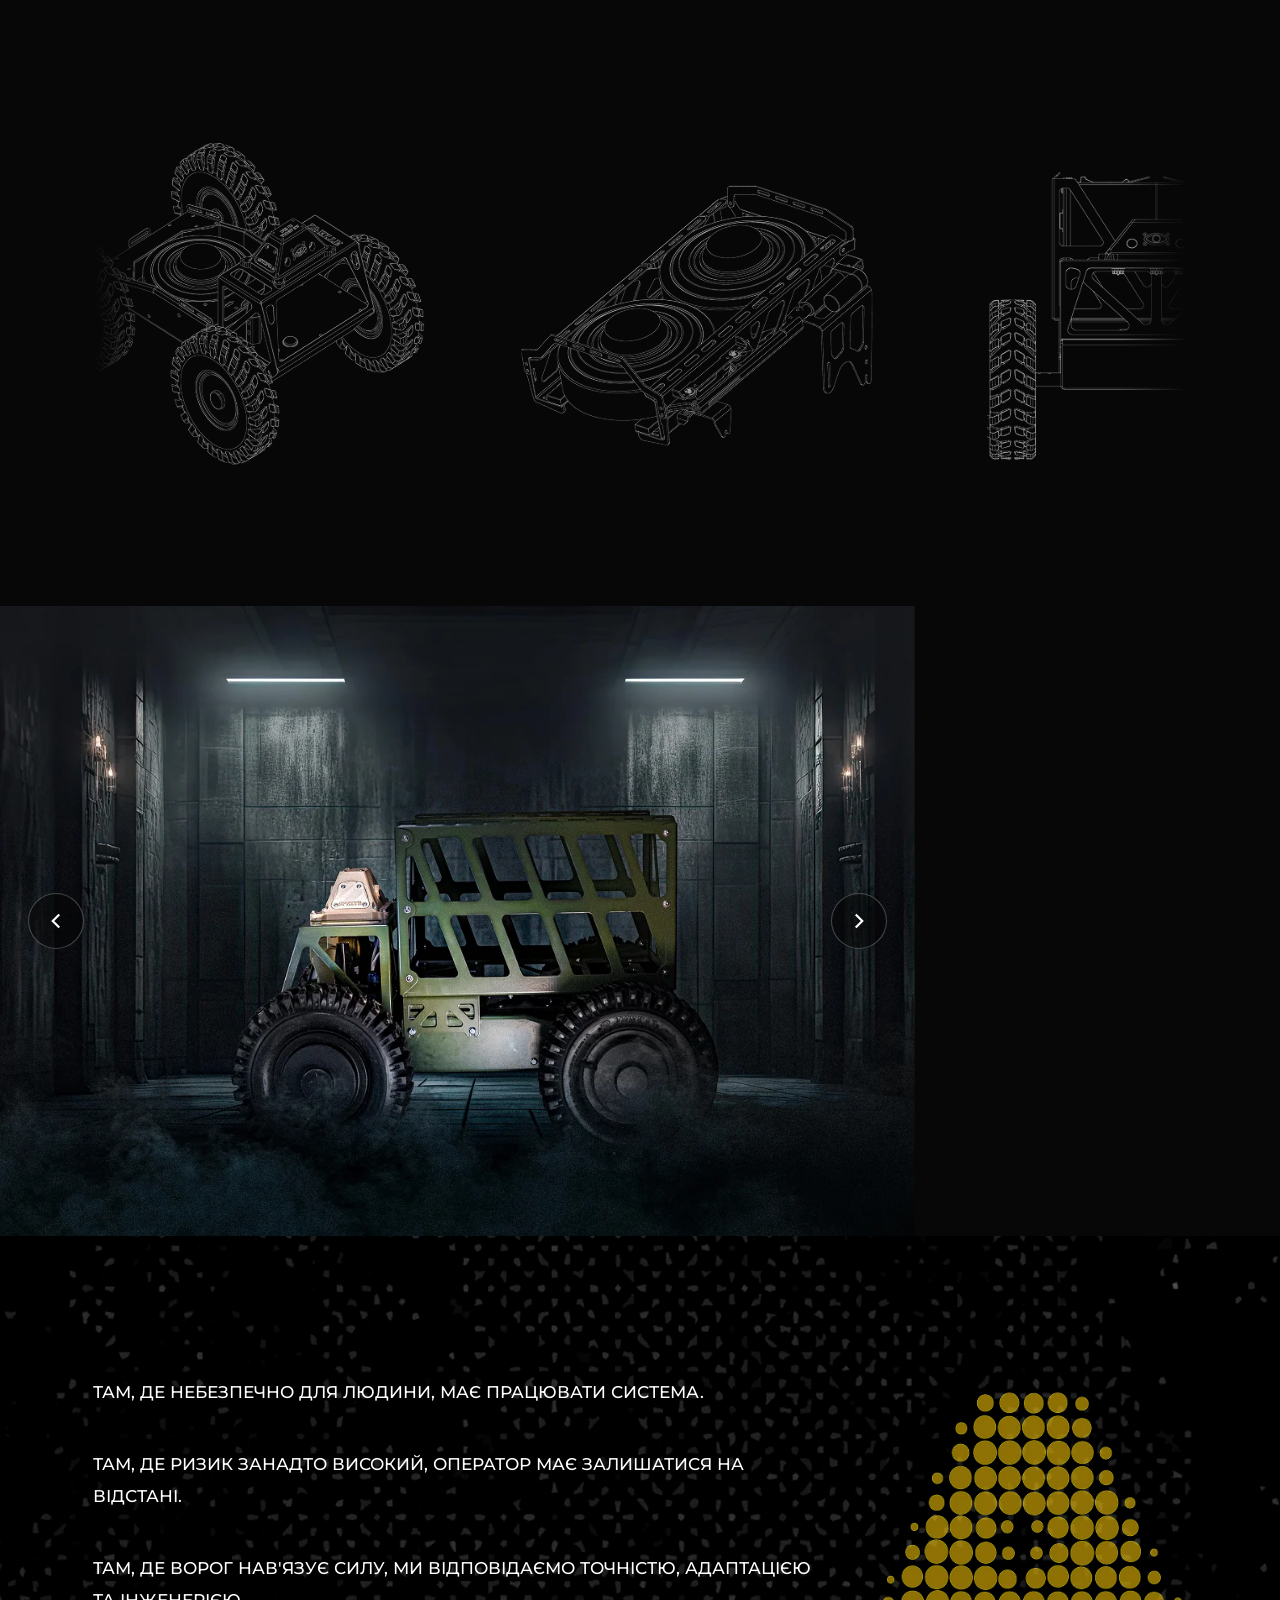
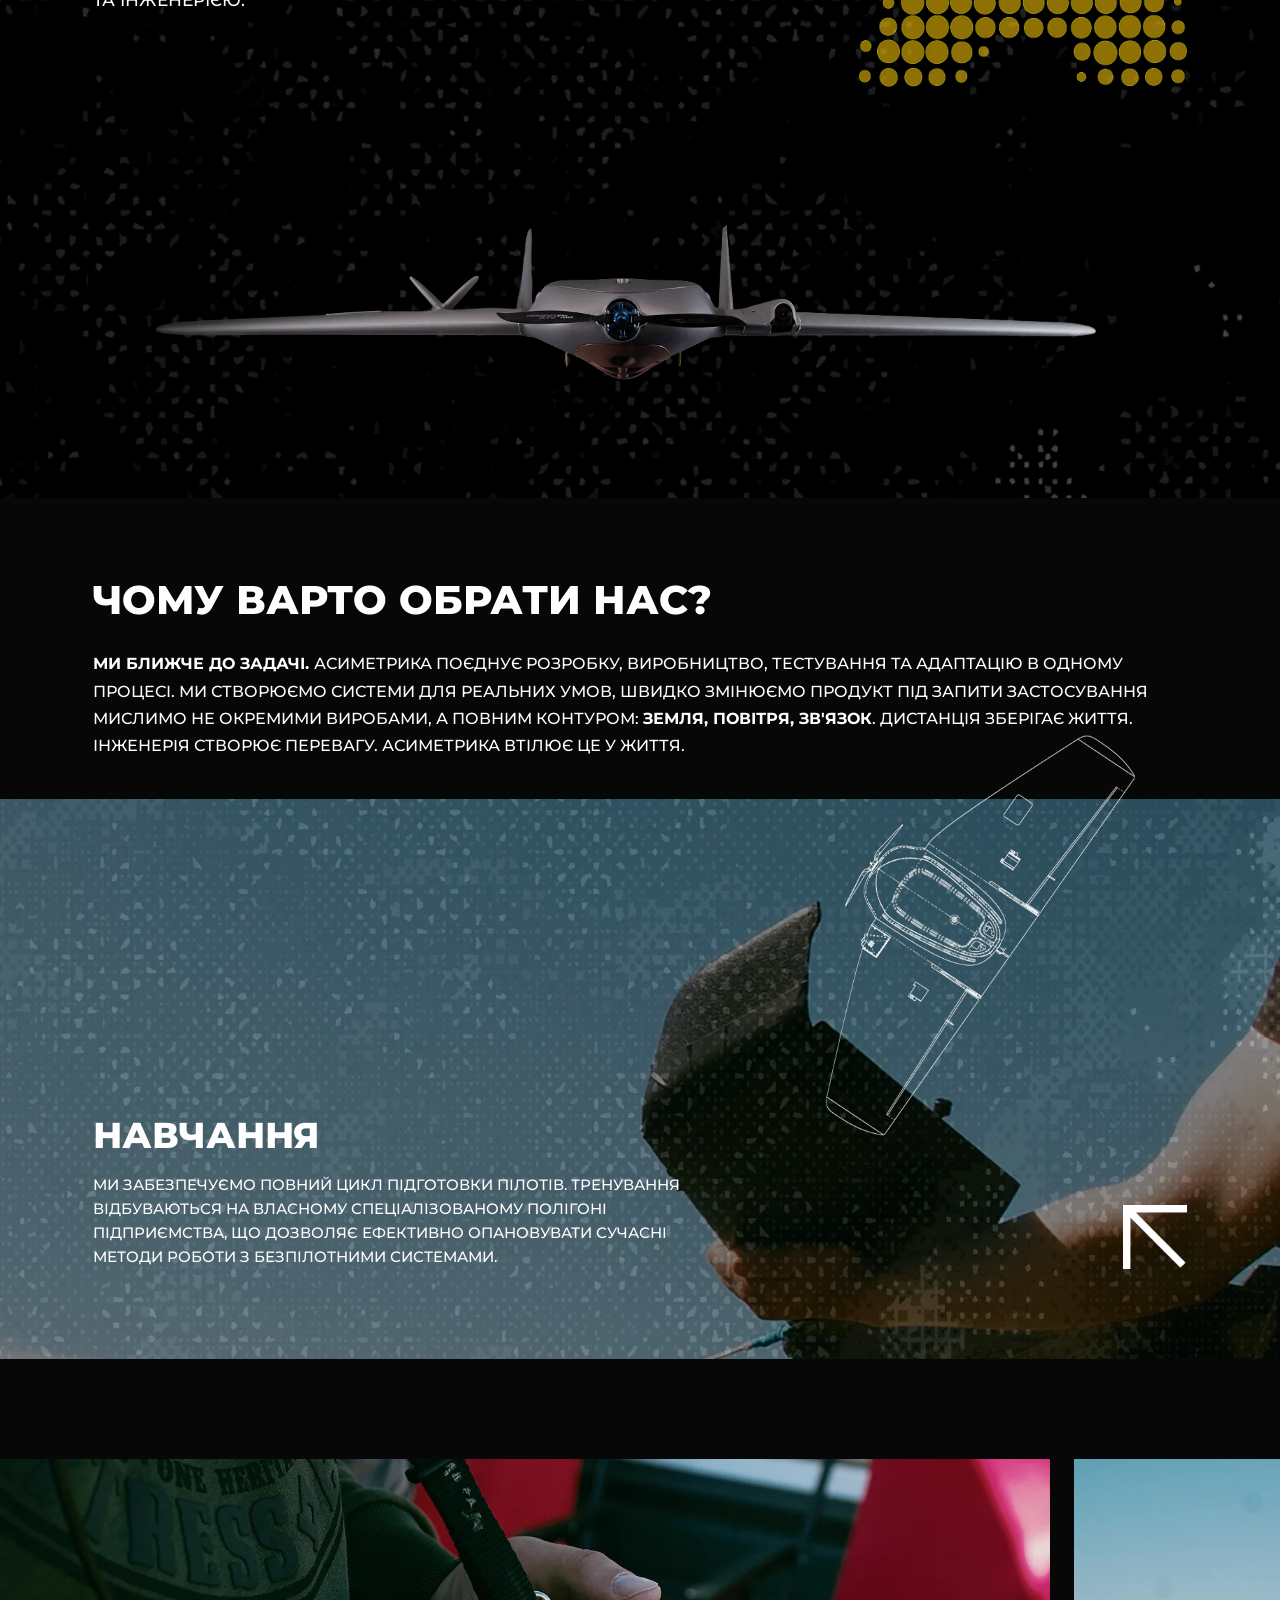
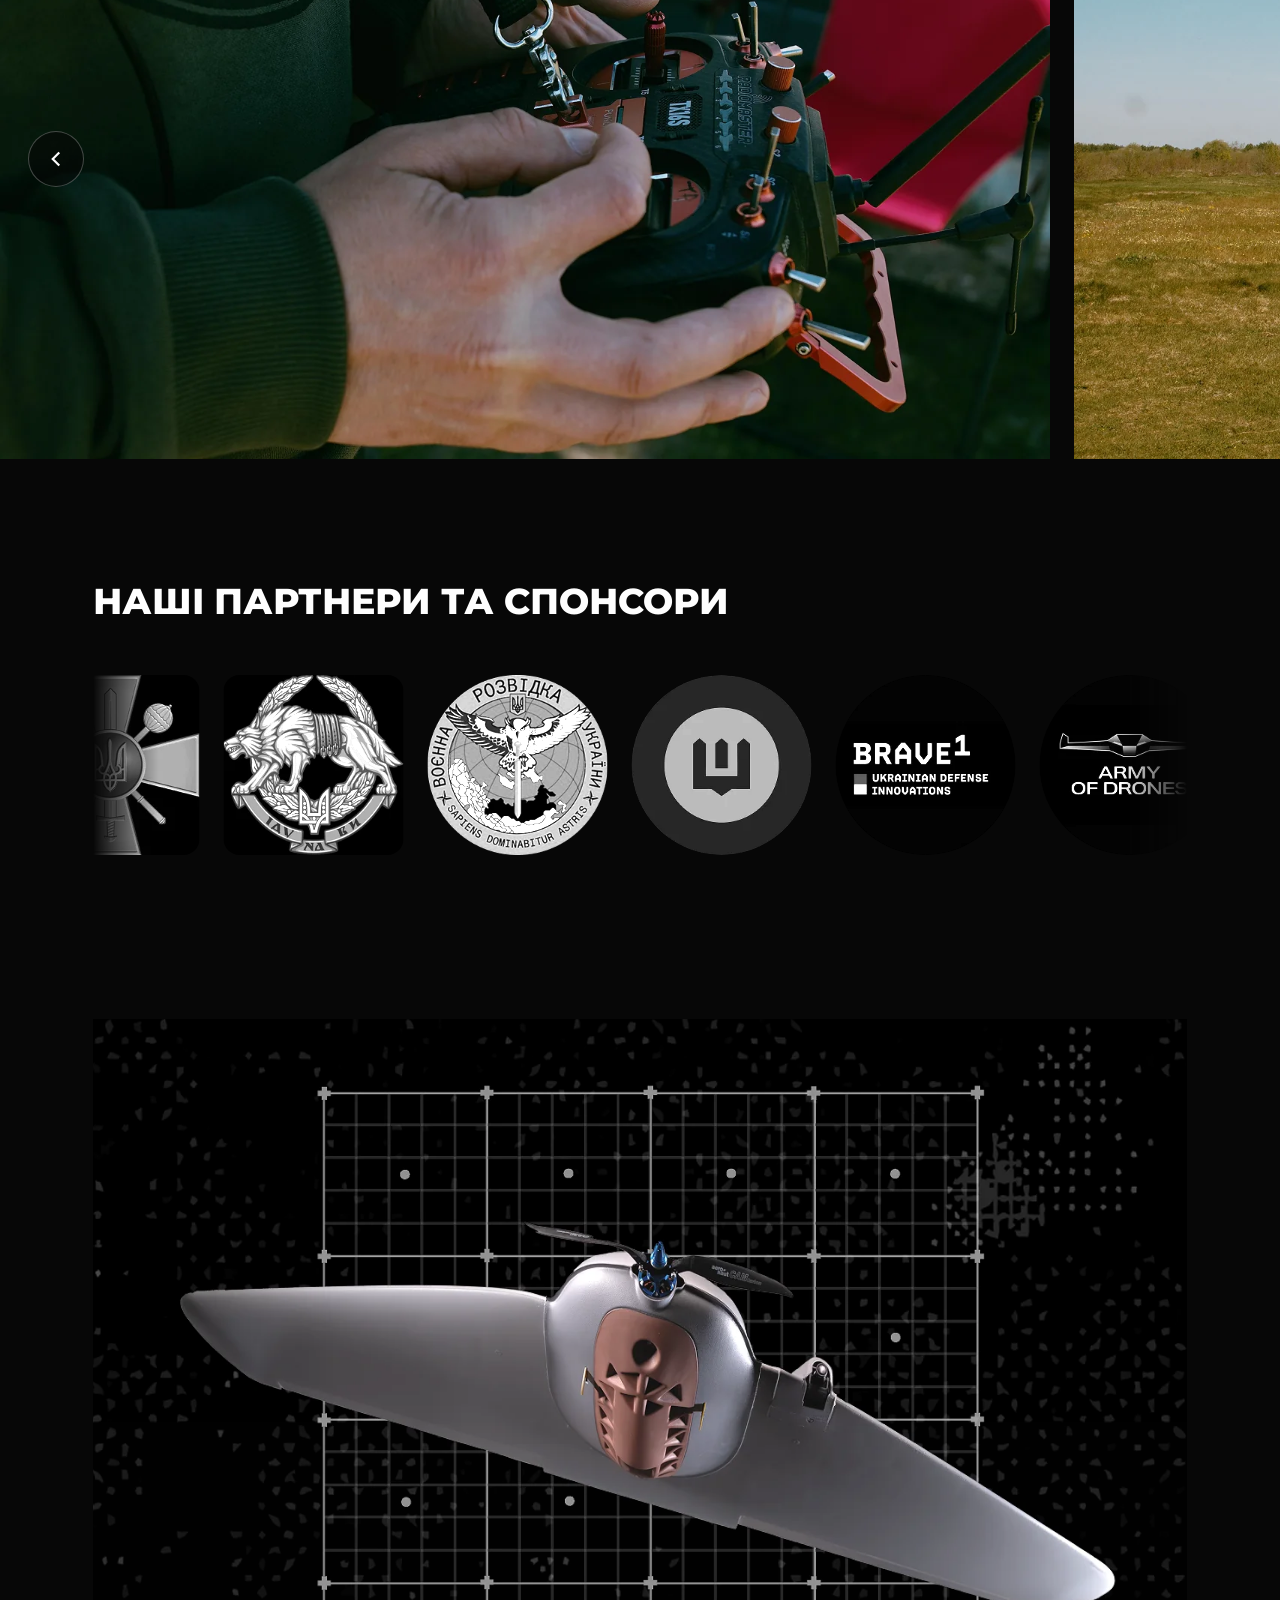
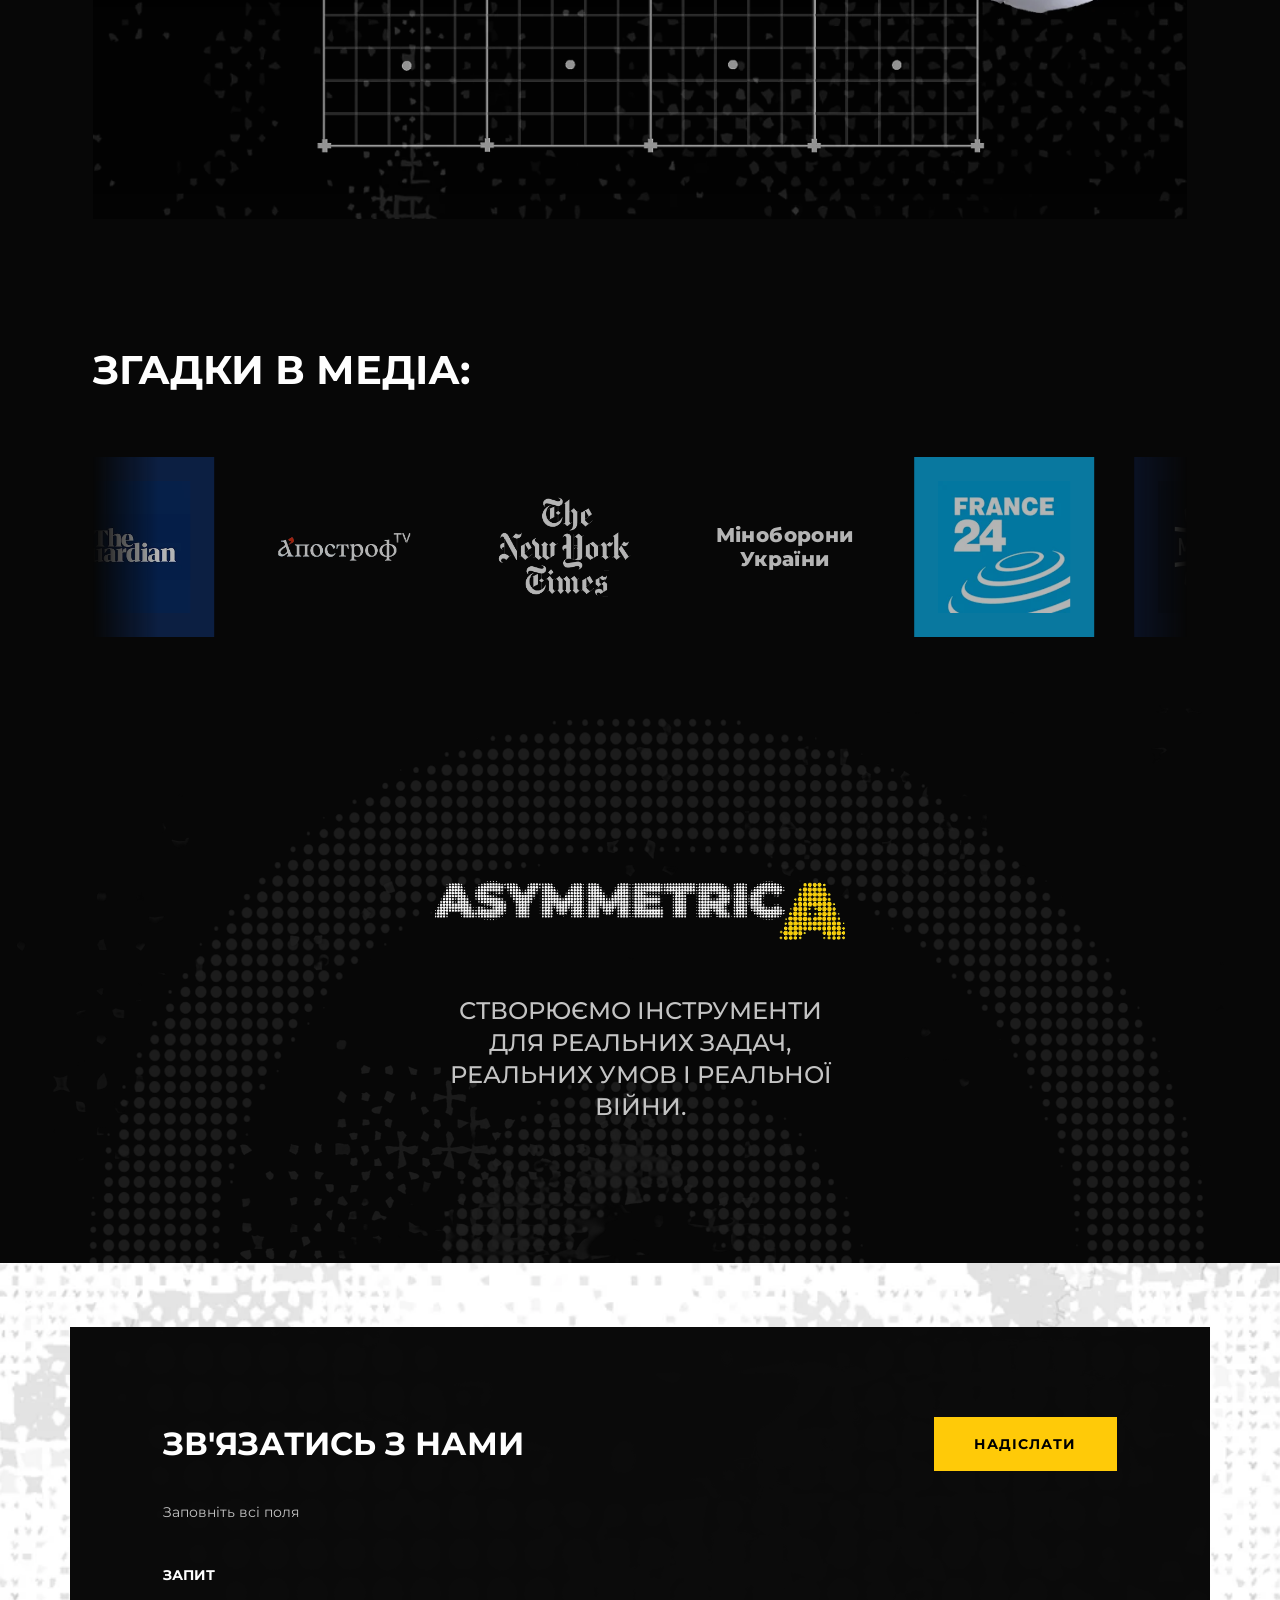
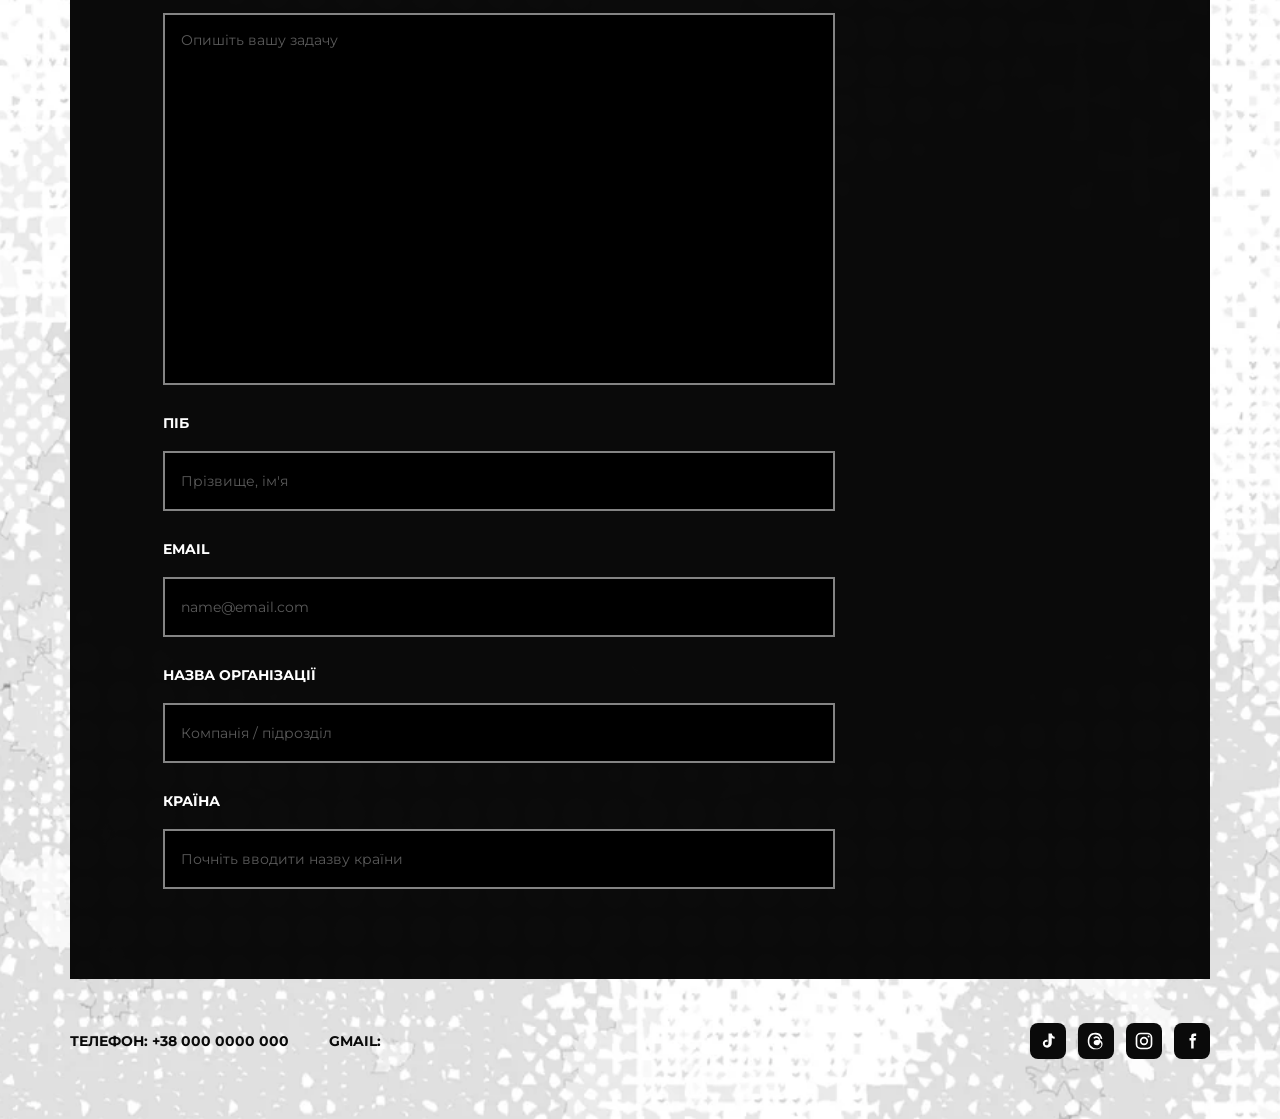
==== commit 66b491db: "Replace the country field's native datalist with a custom dropdown Native <datalist> suggestion popu" ====
--- a/index.html
+++ b/index.html
@@ -273,8 +273,10 @@
                 </label>
                 <label class="field-group">
                   <b class="form__label">КРАЇНА</b>
-                  <input name="country" required class="field" placeholder="Почніть вводити назву країни" list="country-list-index" autocomplete="off" />
-                  <datalist id="country-list-index" data-role="countries"></datalist>
+                  <div class="country-auto">
+                    <input name="country" required class="field" placeholder="Почніть вводити назву країни" autocomplete="off" role="combobox" aria-expanded="false" aria-autocomplete="list" />
+                    <ul class="country-auto__list" role="listbox"></ul>
+                  </div>
                   <span class="field-error">Заповніть це поле</span>
                 </label>
               </div>
@@ -316,7 +318,7 @@
     <span>Запит надіслано. Інженерна команда зв'яжеться з вами.</span>
   </div>
 
-  <script src="countries.js?v=1"></script>
+  <script src="countries.js?v=2"></script>
   <script src="asymmetrica.js?v=11"></script>
 </body>
 </html>
--- a/asymmetrica.css
+++ b/asymmetrica.css
@@ -330,6 +330,16 @@
 
 .field-error { display: none; font-size: 12px; color: var(--danger); line-height: 1.3; }
 
+.country-auto { position: relative; width: 100%; }
+
+.country-auto__list { position: absolute; left: 0; right: 0; top: calc(100% + 4px); z-index: 20; max-height: 240px; overflow-y: auto; margin: 0; padding: 6px 0; list-style: none; background: #000; border: 2px solid var(--field-bd); display: none; }
+
+.country-auto.is-open .country-auto__list { display: block; }
+
+.country-auto__option { padding: 10px 16px; font-size: 14px; color: #fff; cursor: pointer; }
+
+.country-auto__option.is-active, .country-auto__option:hover { background: var(--accent); color: #000; }
+
 .field-error.is-show { display: block; }
 
 .cta { background: var(--accent); color: #000; border: none; font-family: var(--font); font-weight: 700; font-size: 14px; letter-spacing: .08em; text-transform: uppercase; padding: 16px 24px; cursor: pointer; transition: background .18s, transform .12s; order: 4; width: 100%; margin-top: 4px; }
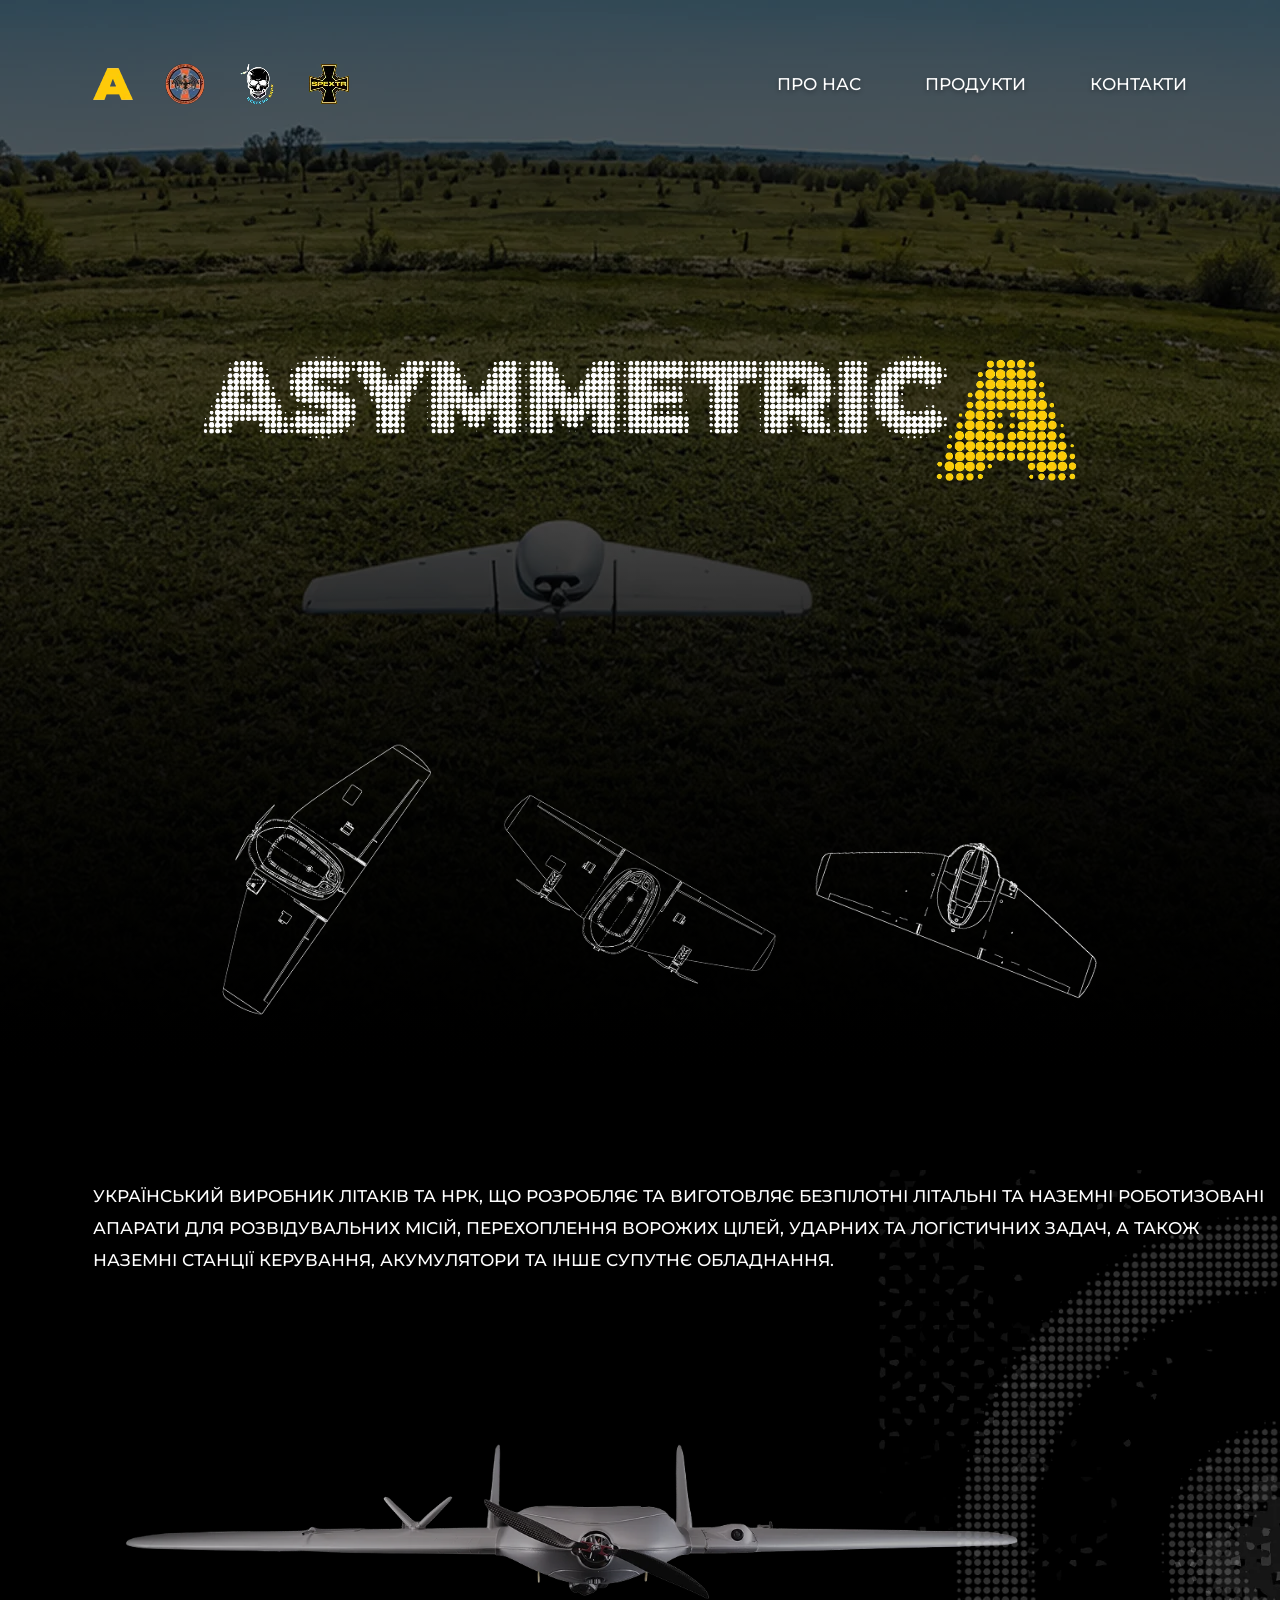
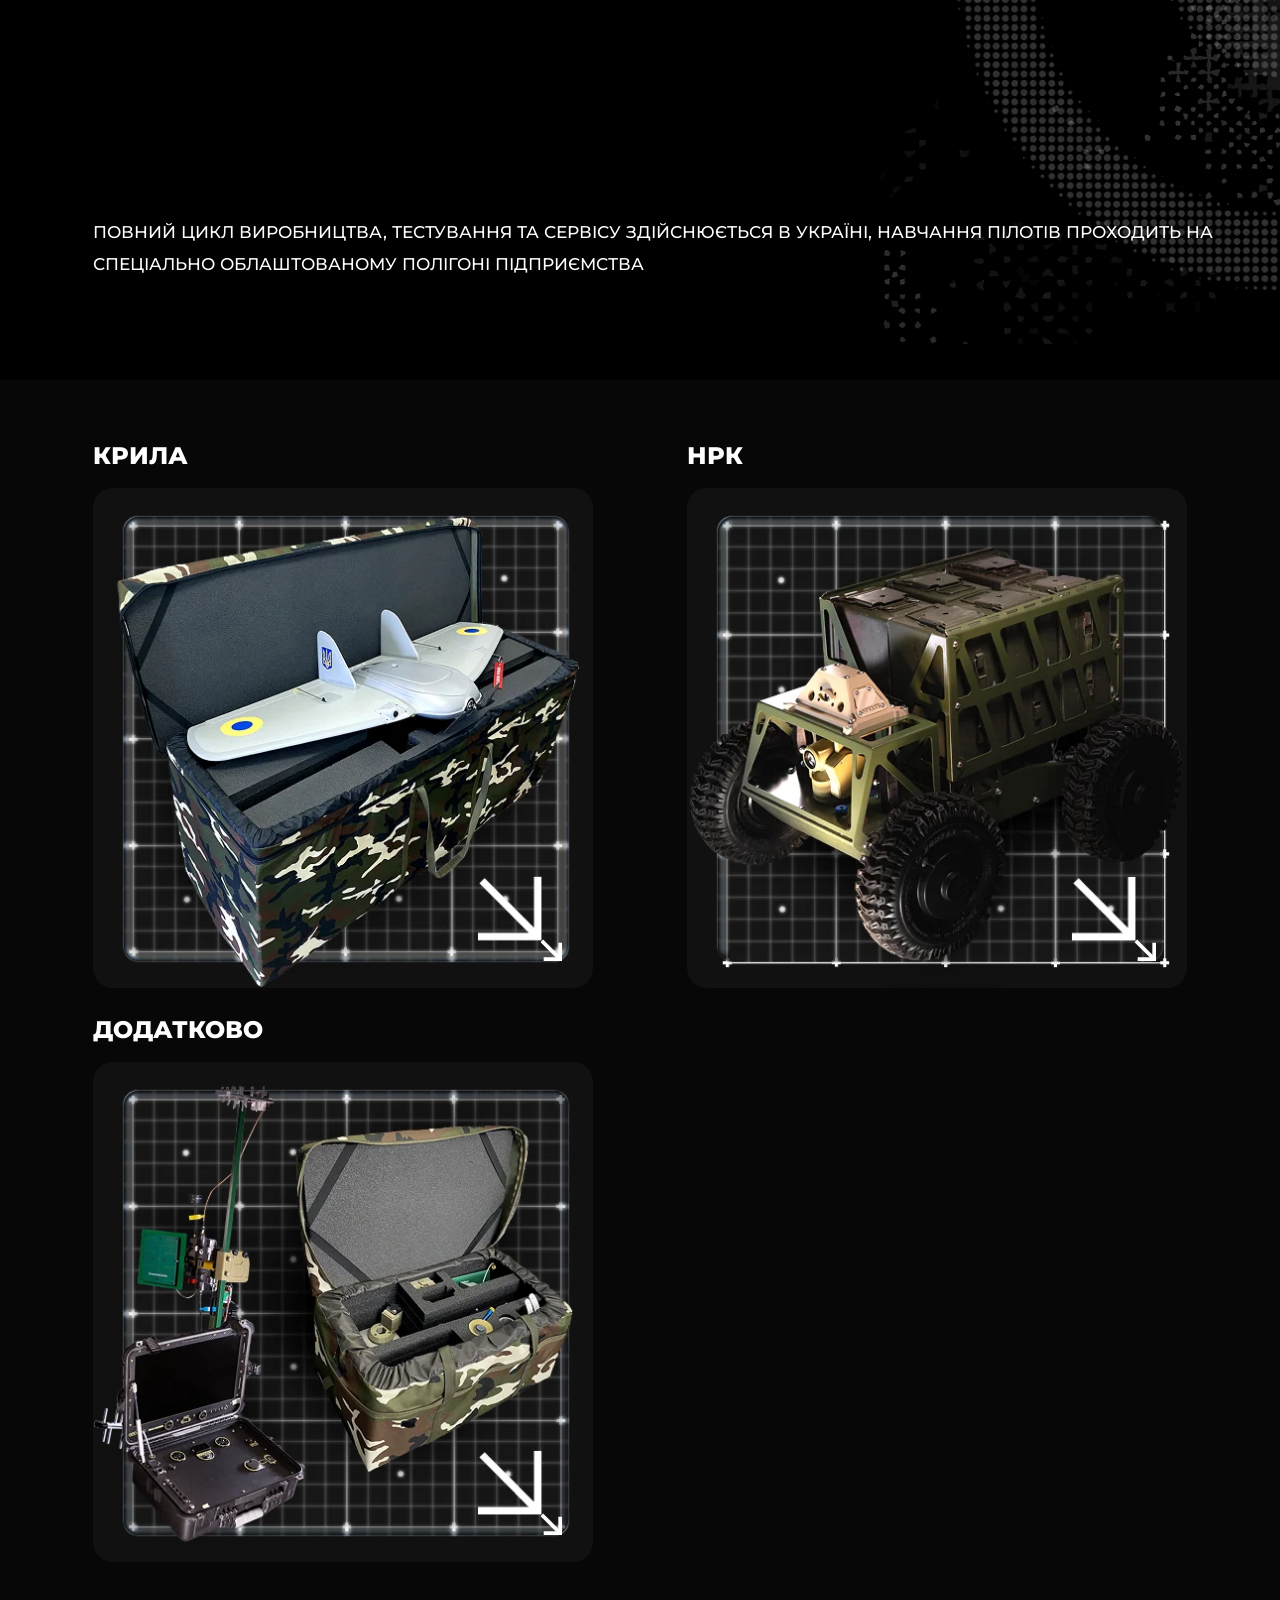
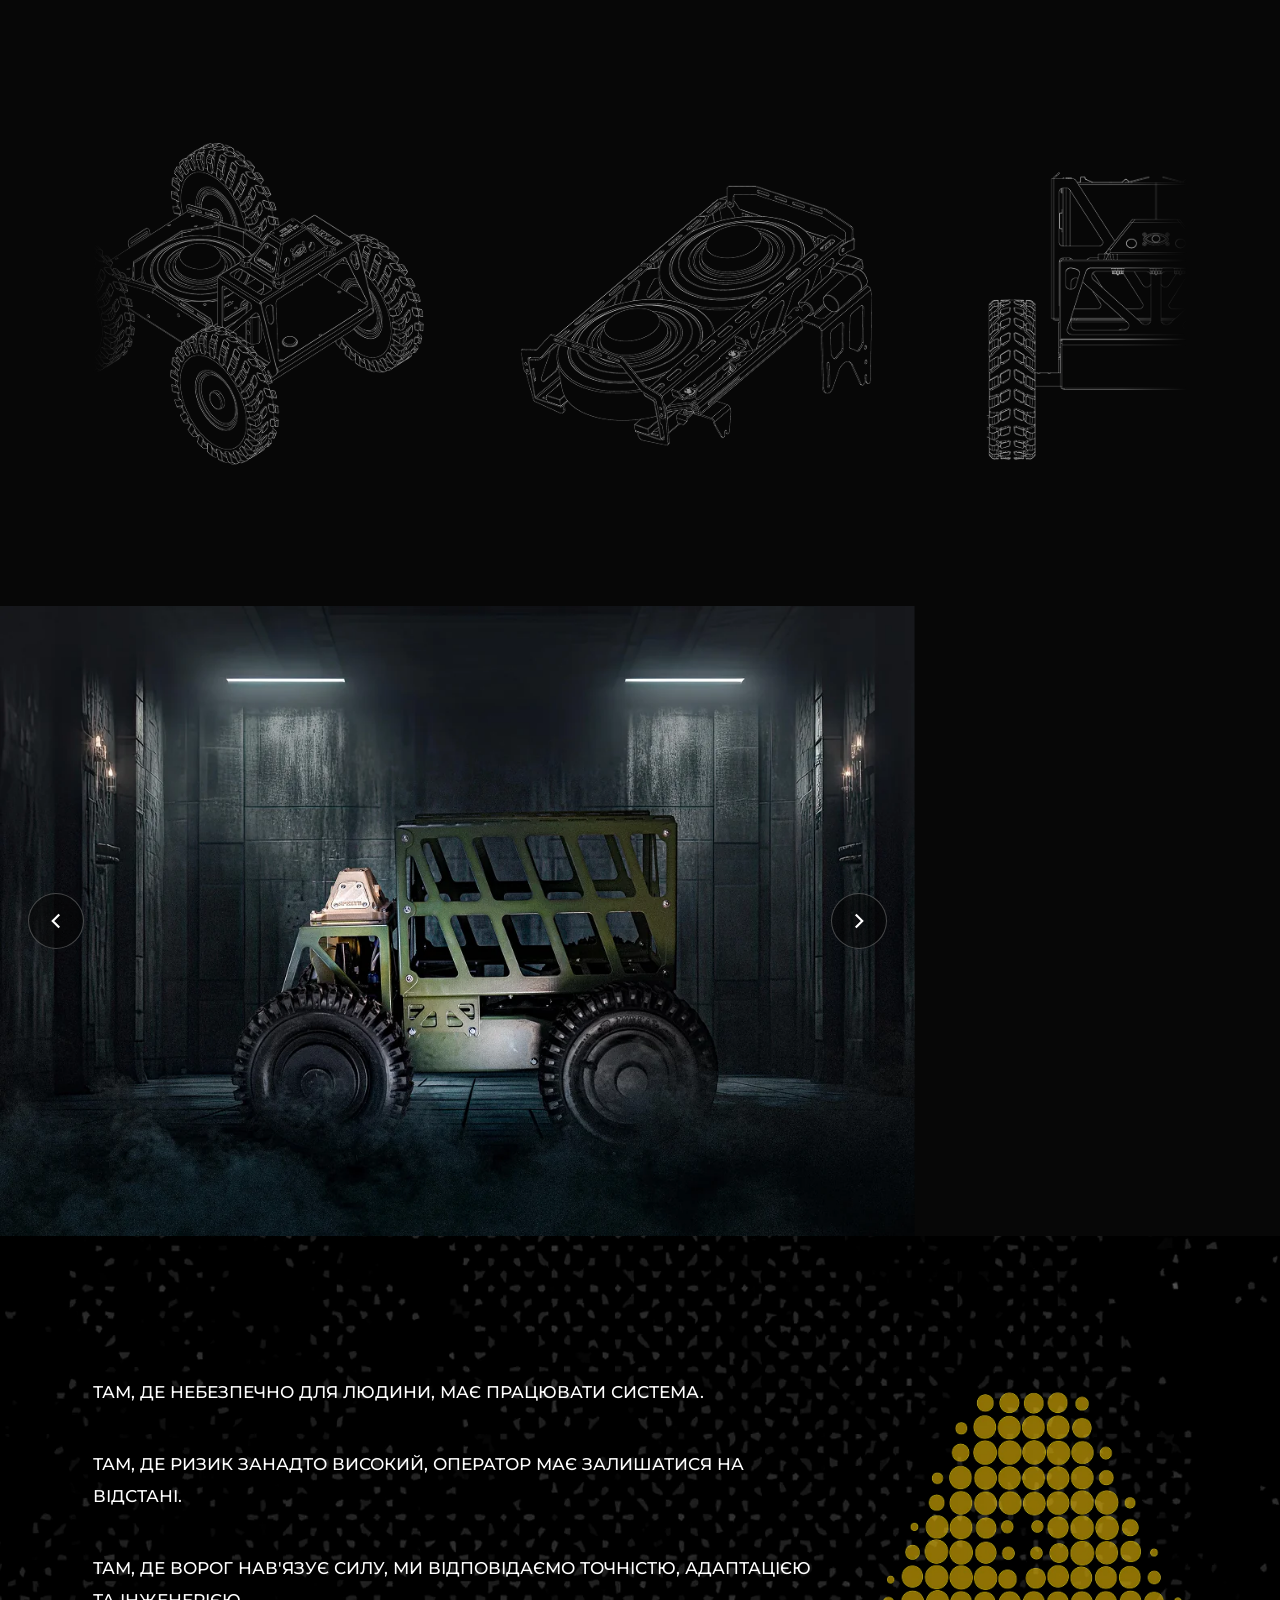
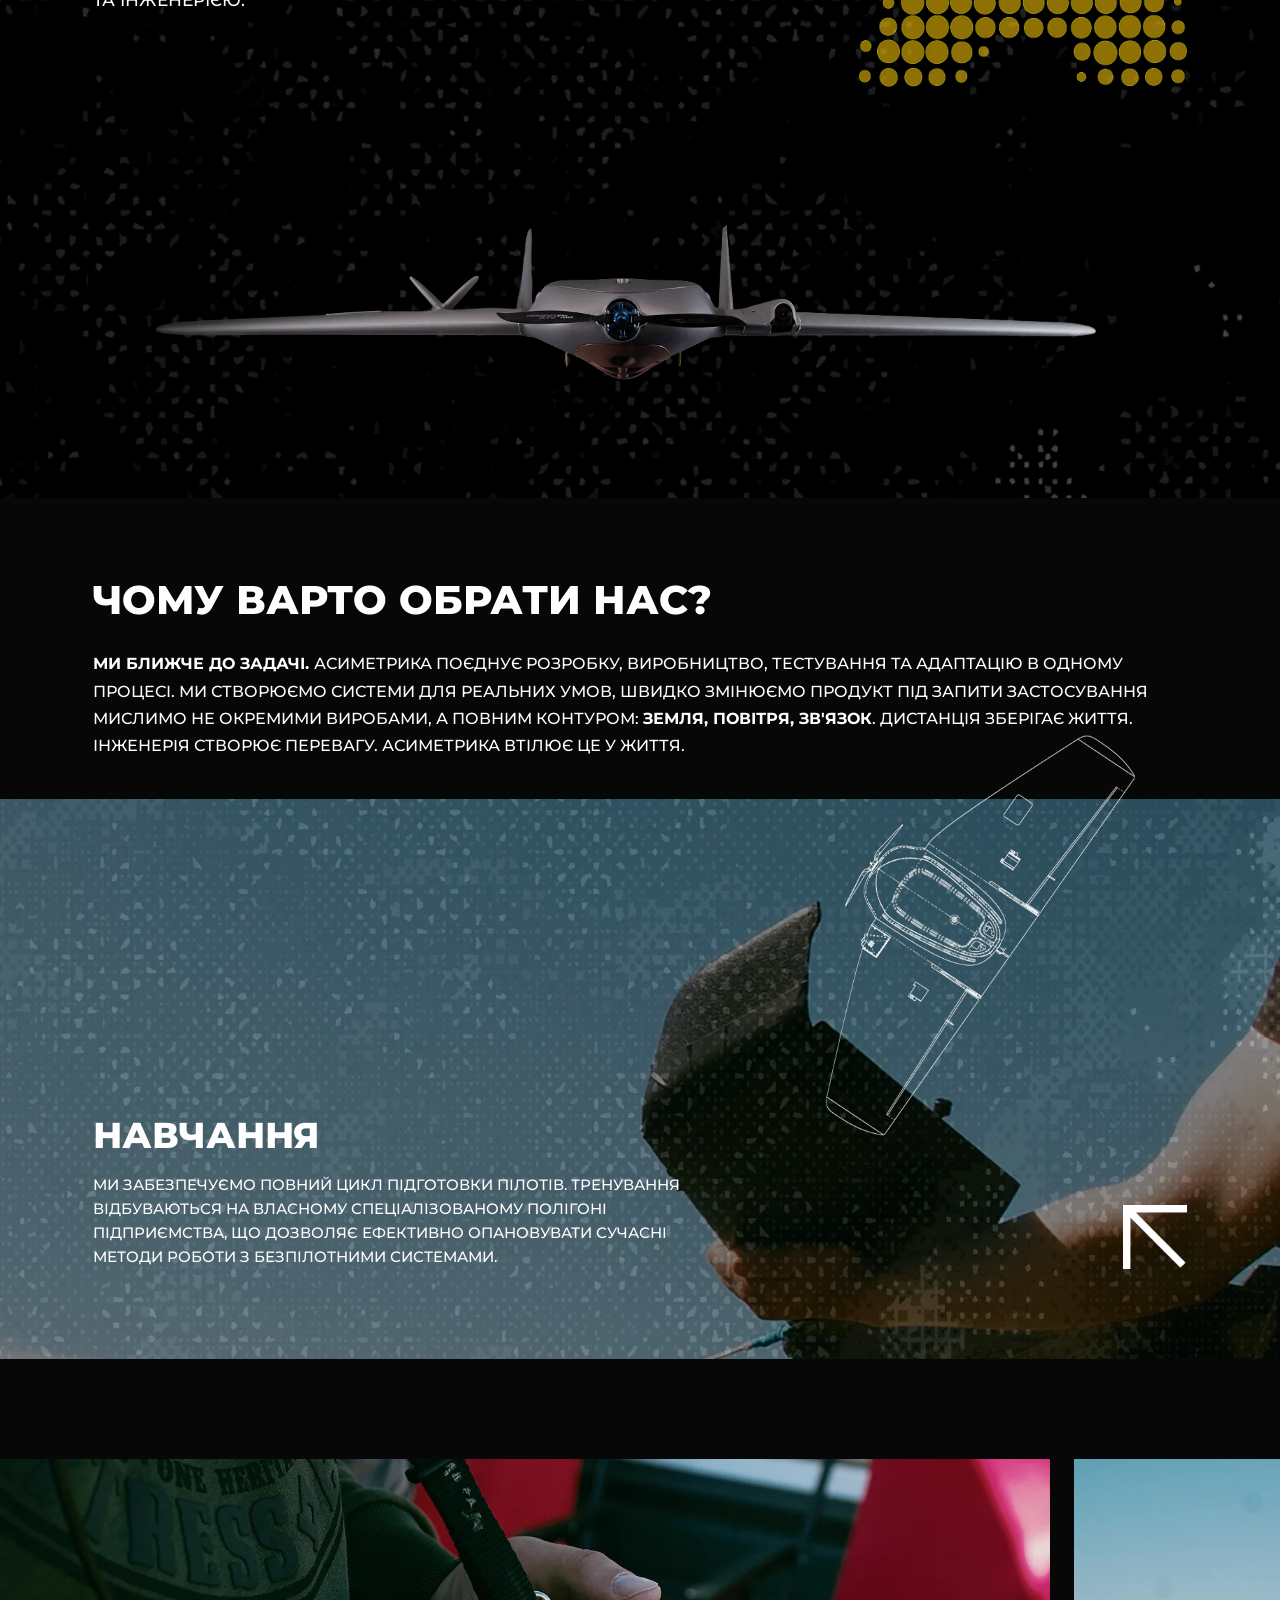
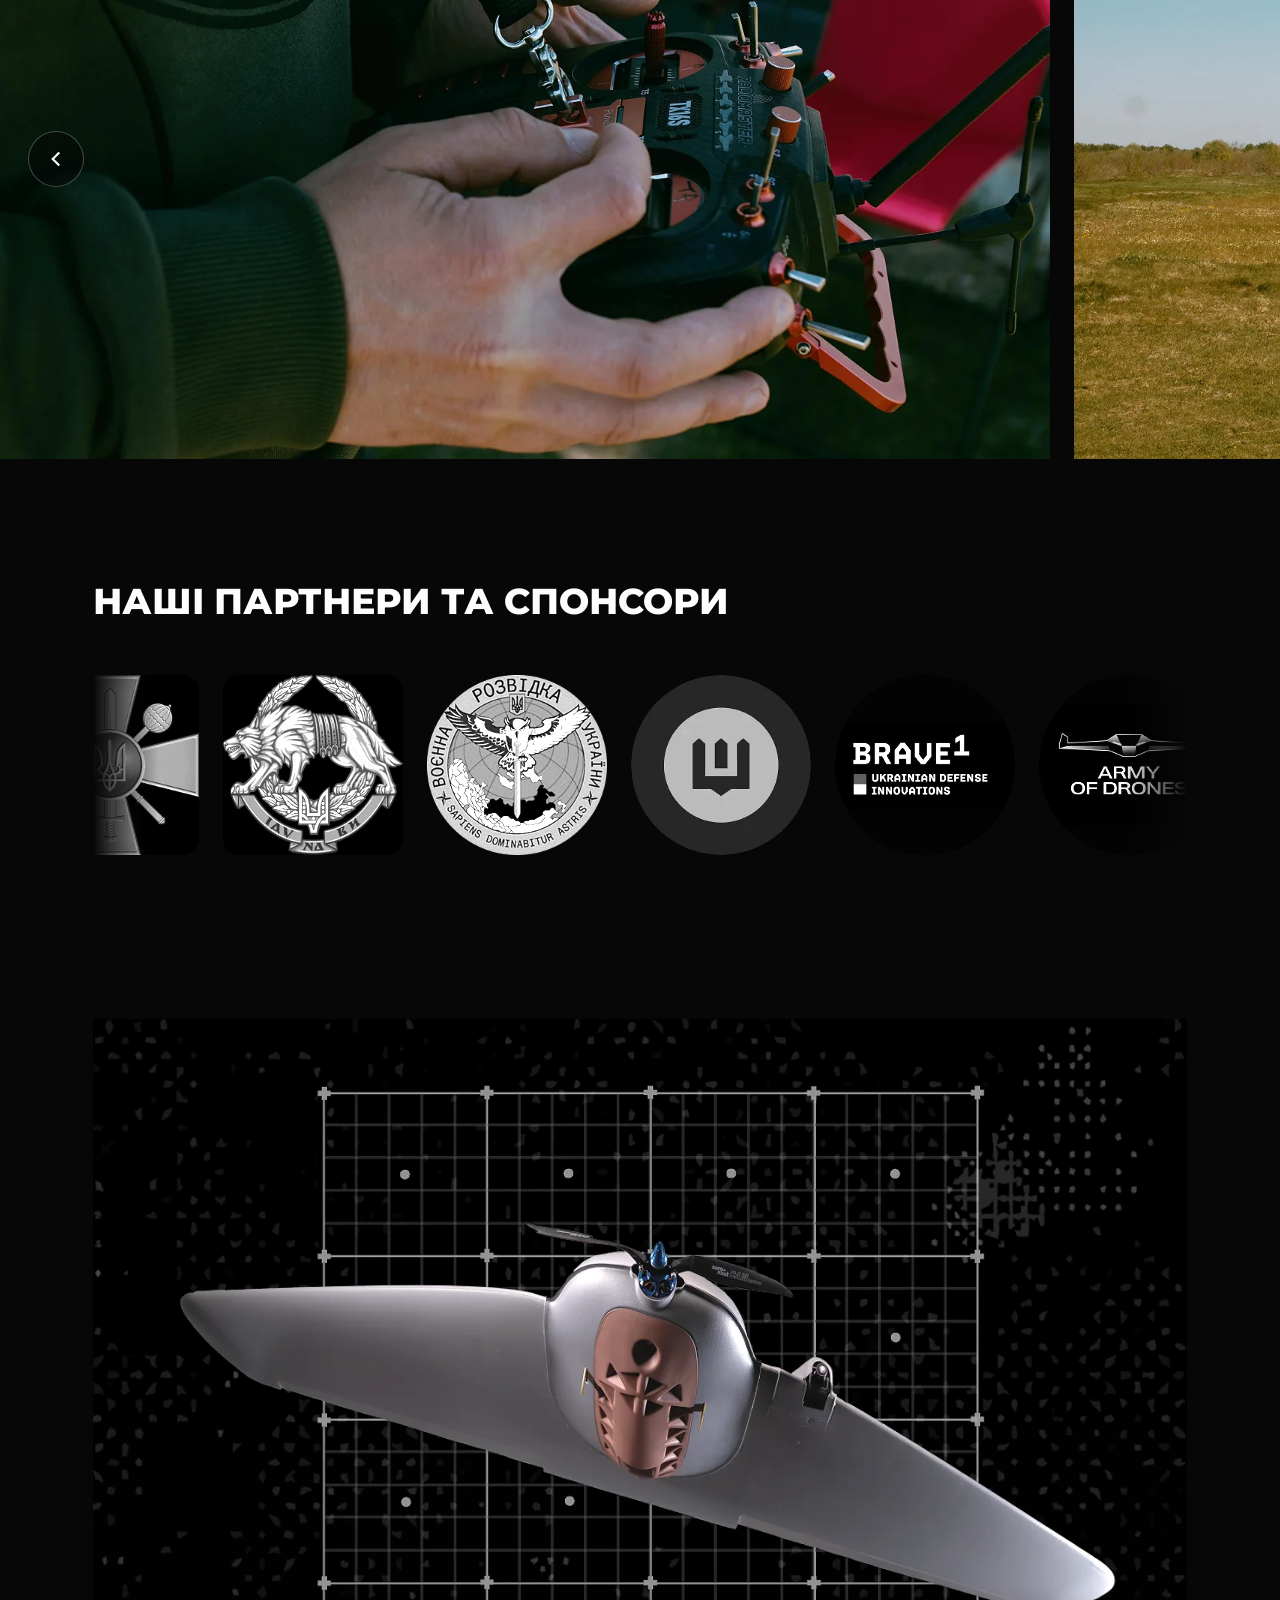
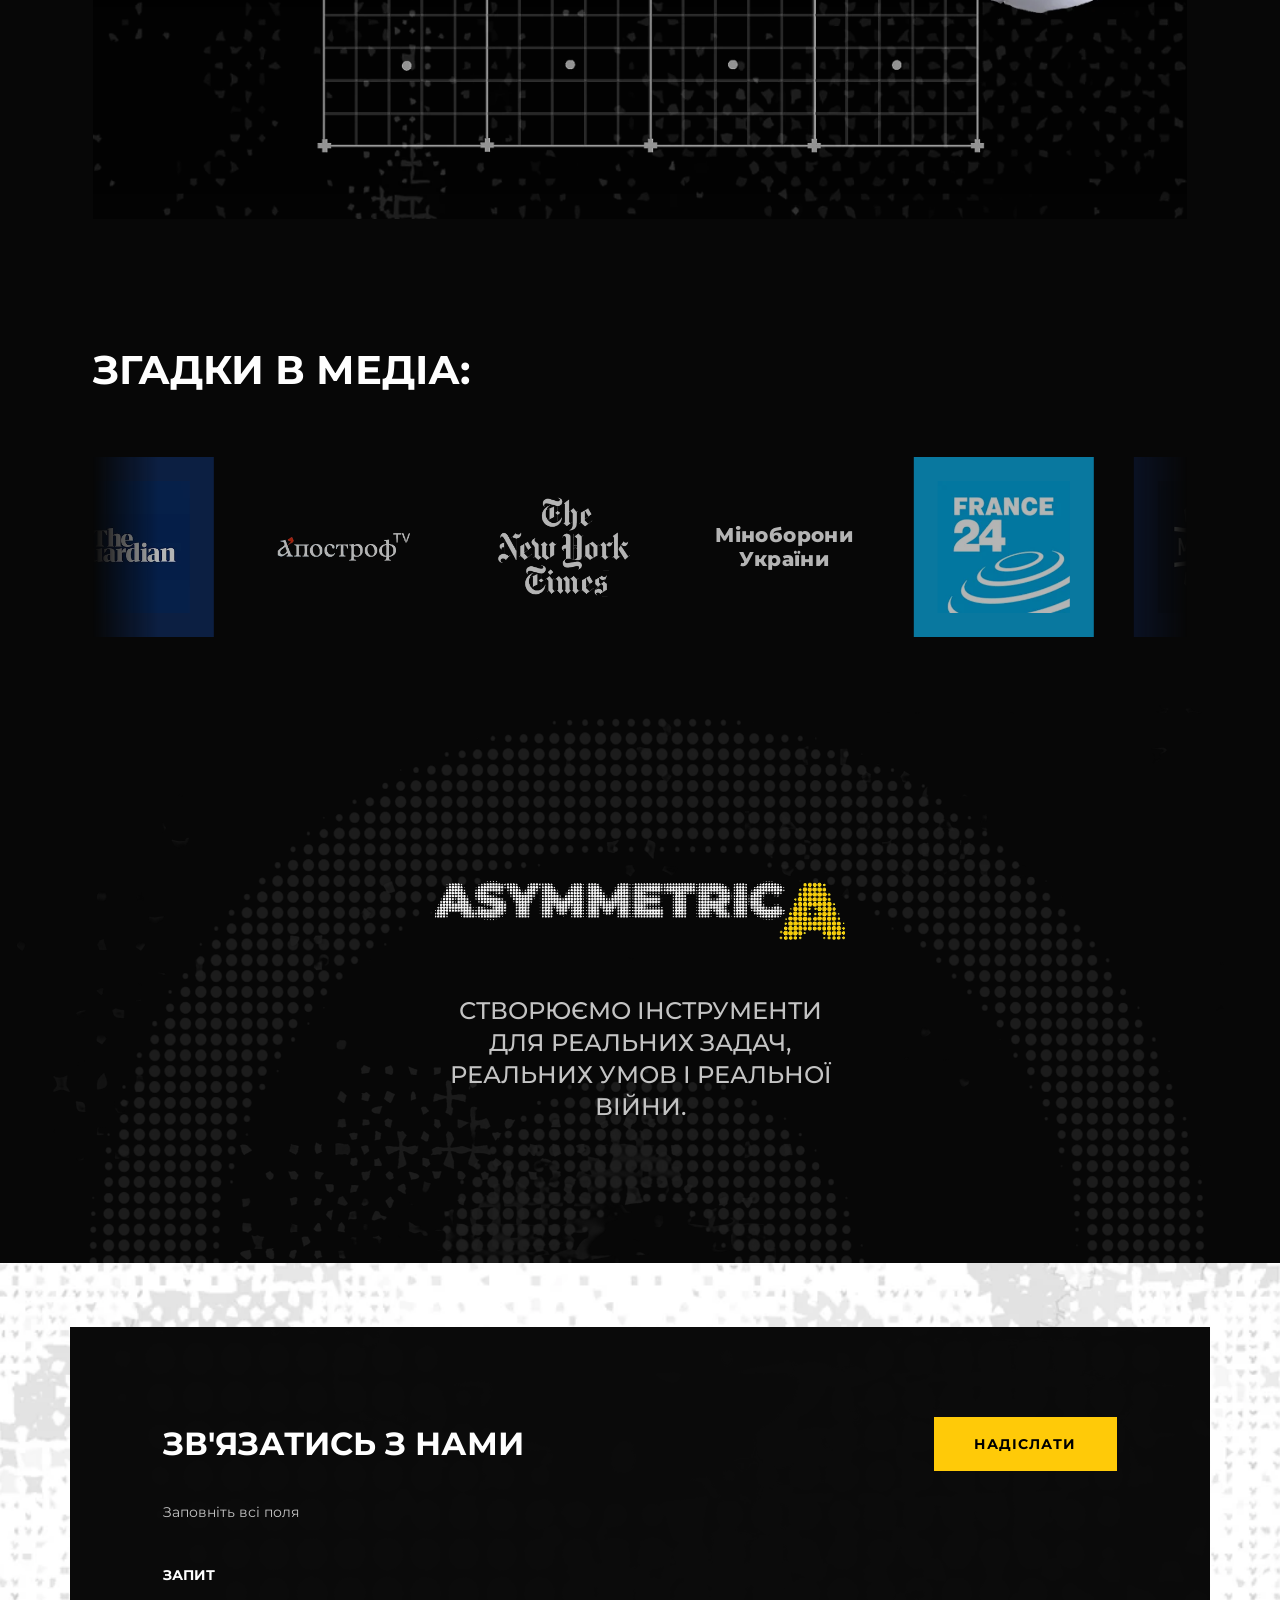
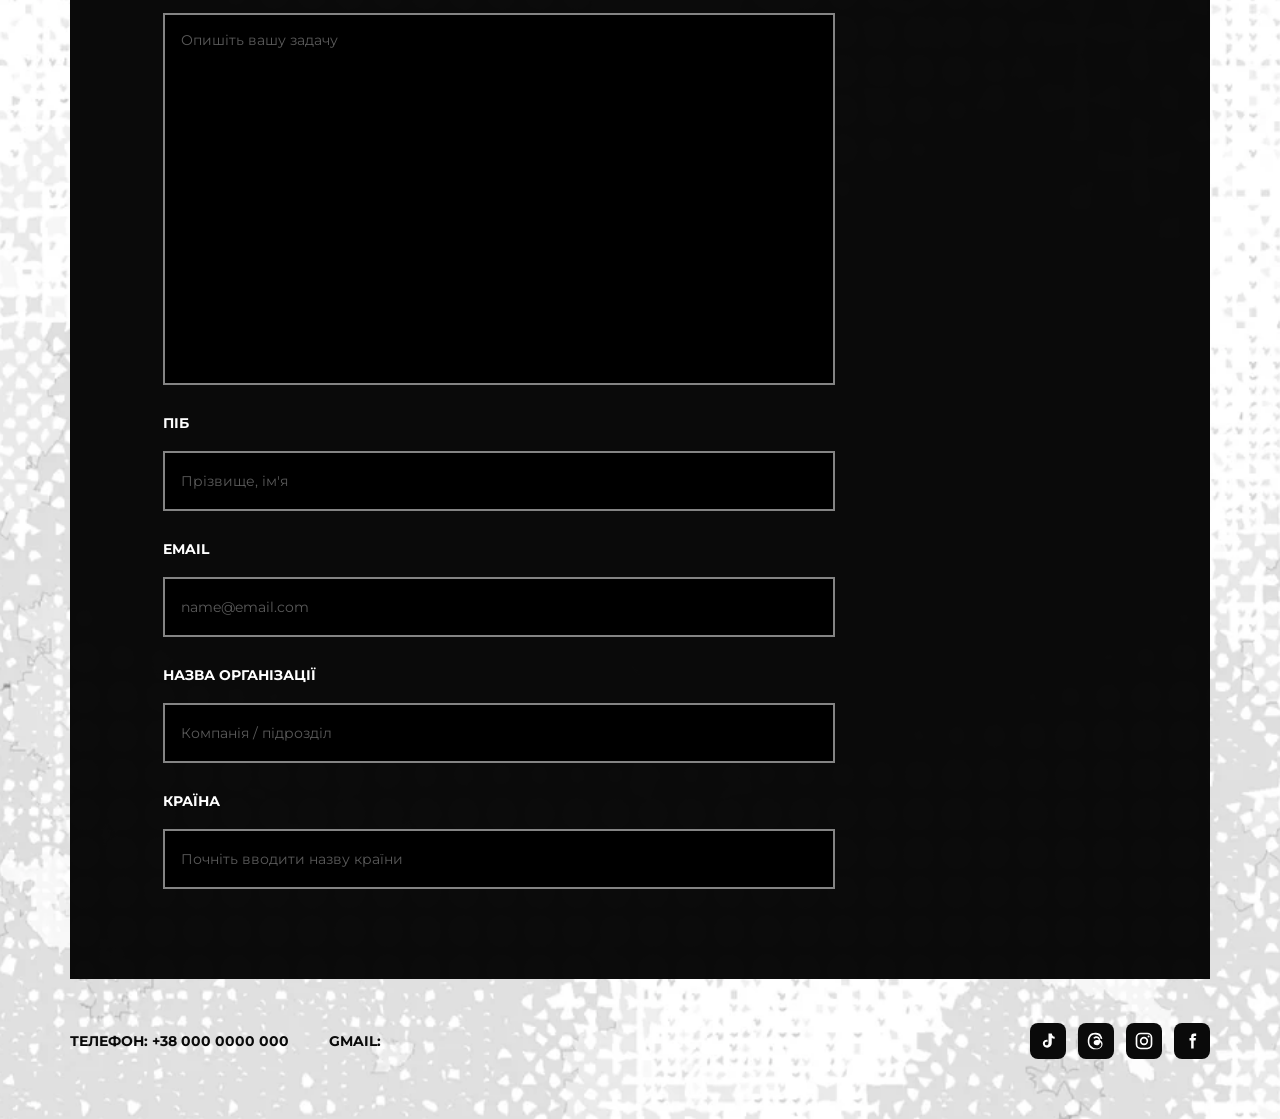
==== commit 6e145ce5: "Upgrade contact form validation: real-time feedback + stronger rules - Fields now validate on blur (" ====
--- a/index.html
+++ b/index.html
@@ -318,7 +318,7 @@
     <span>Запит надіслано. Інженерна команда зв'яжеться з вами.</span>
   </div>
 
-  <script src="countries.js?v=2"></script>
+  <script src="countries.js?v=3"></script>
   <script src="asymmetrica.js?v=11"></script>
 </body>
 </html>
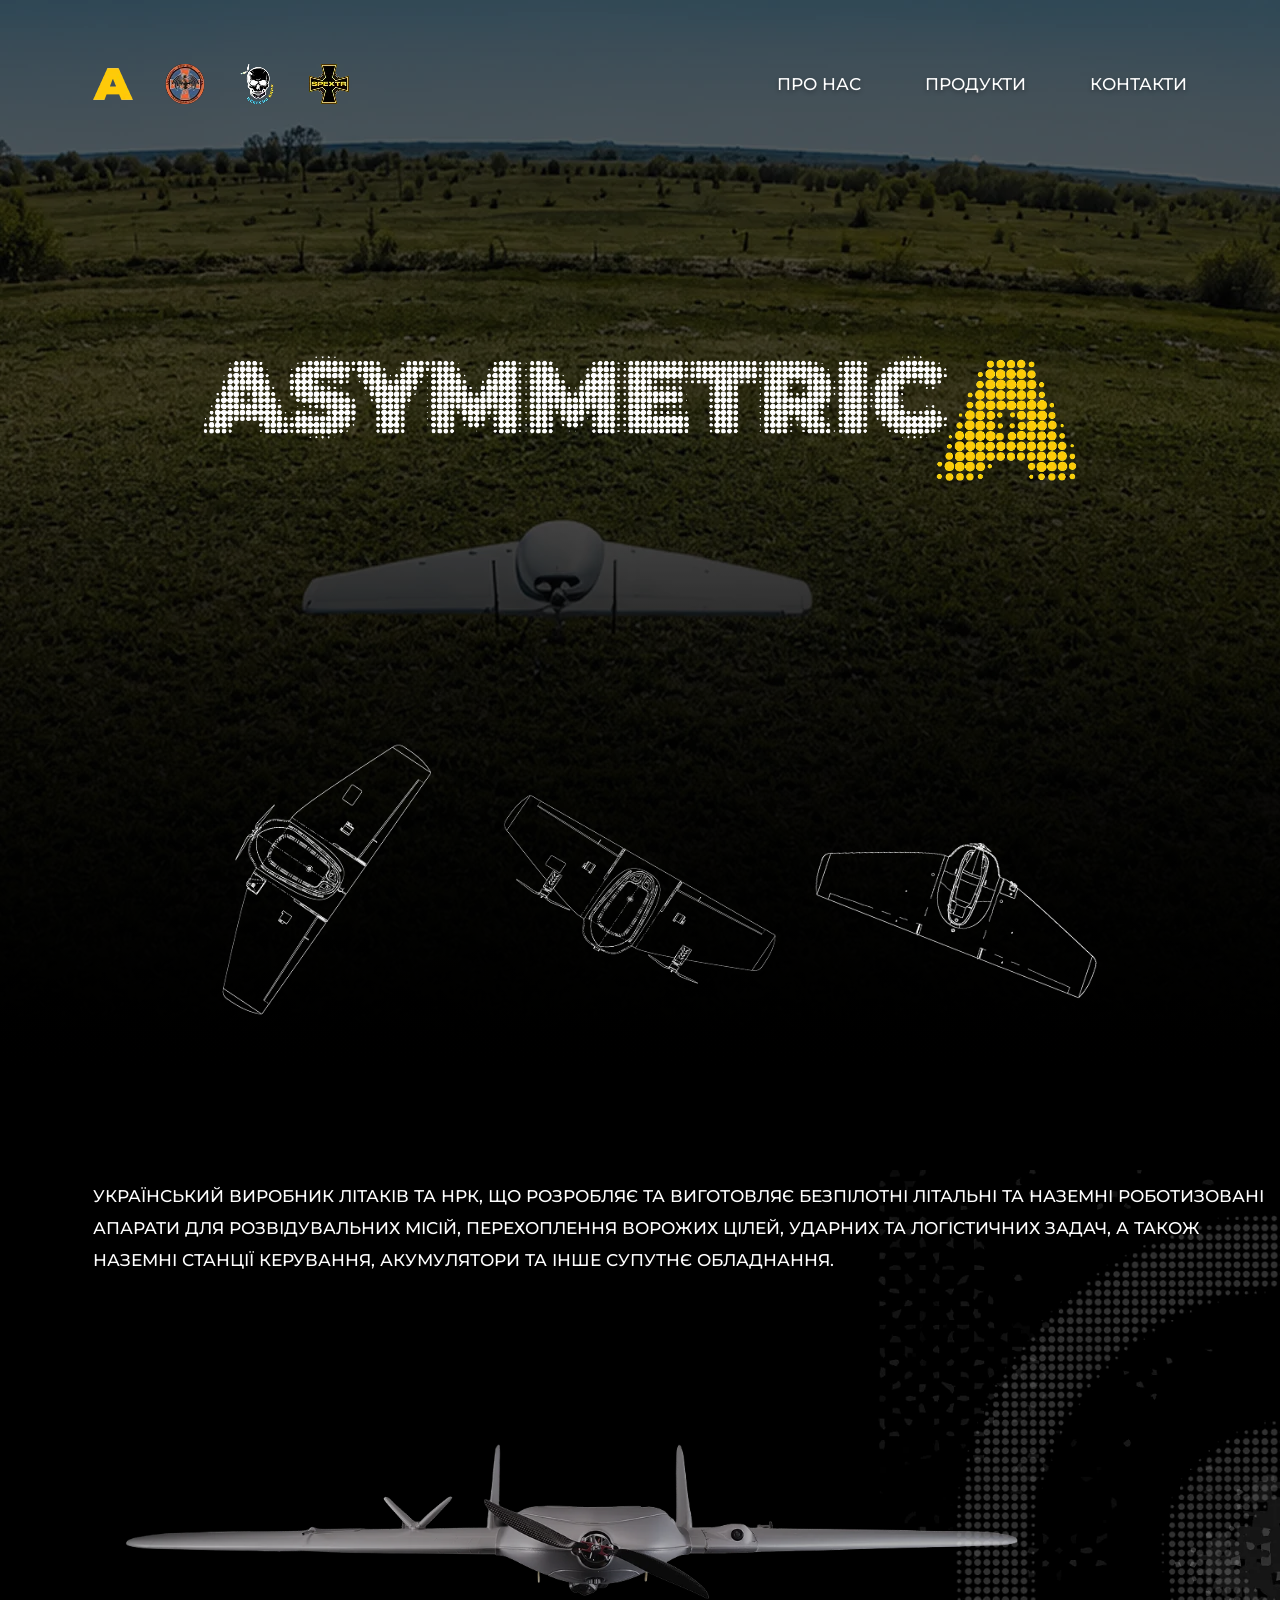
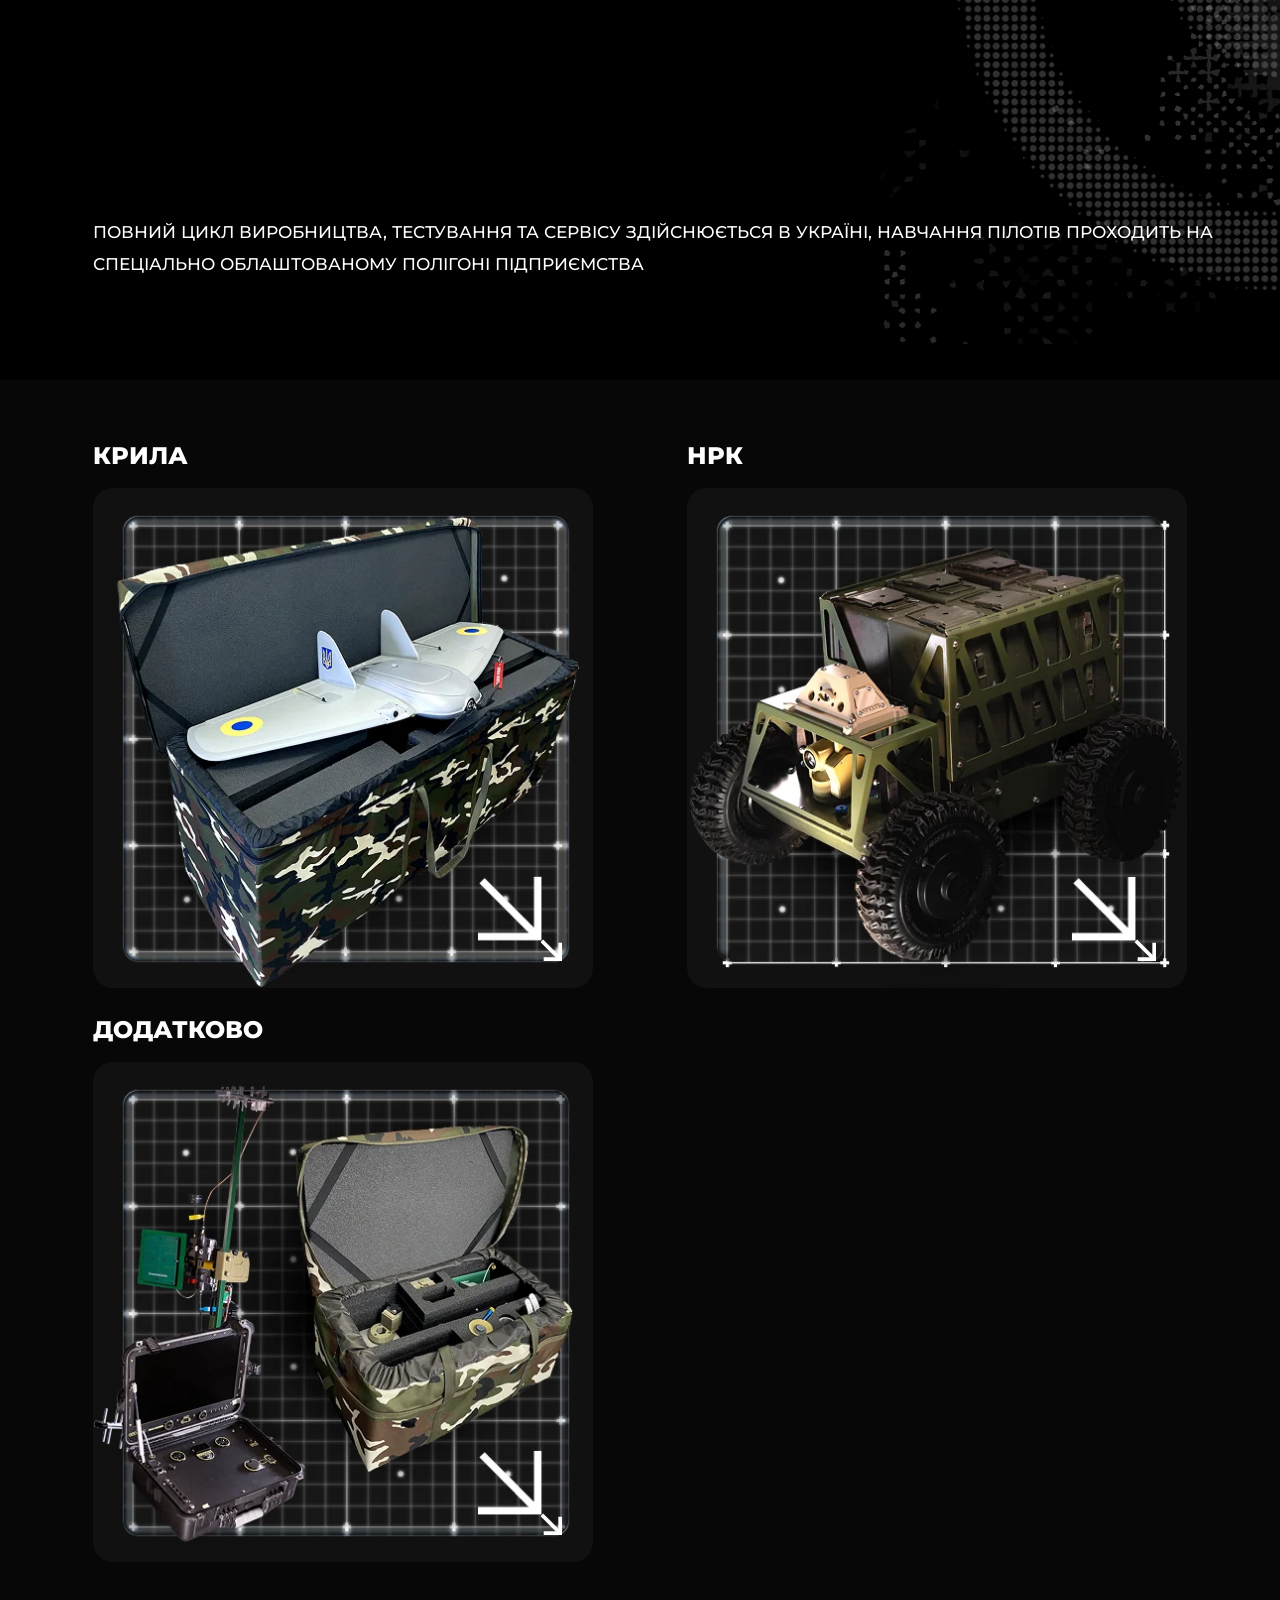
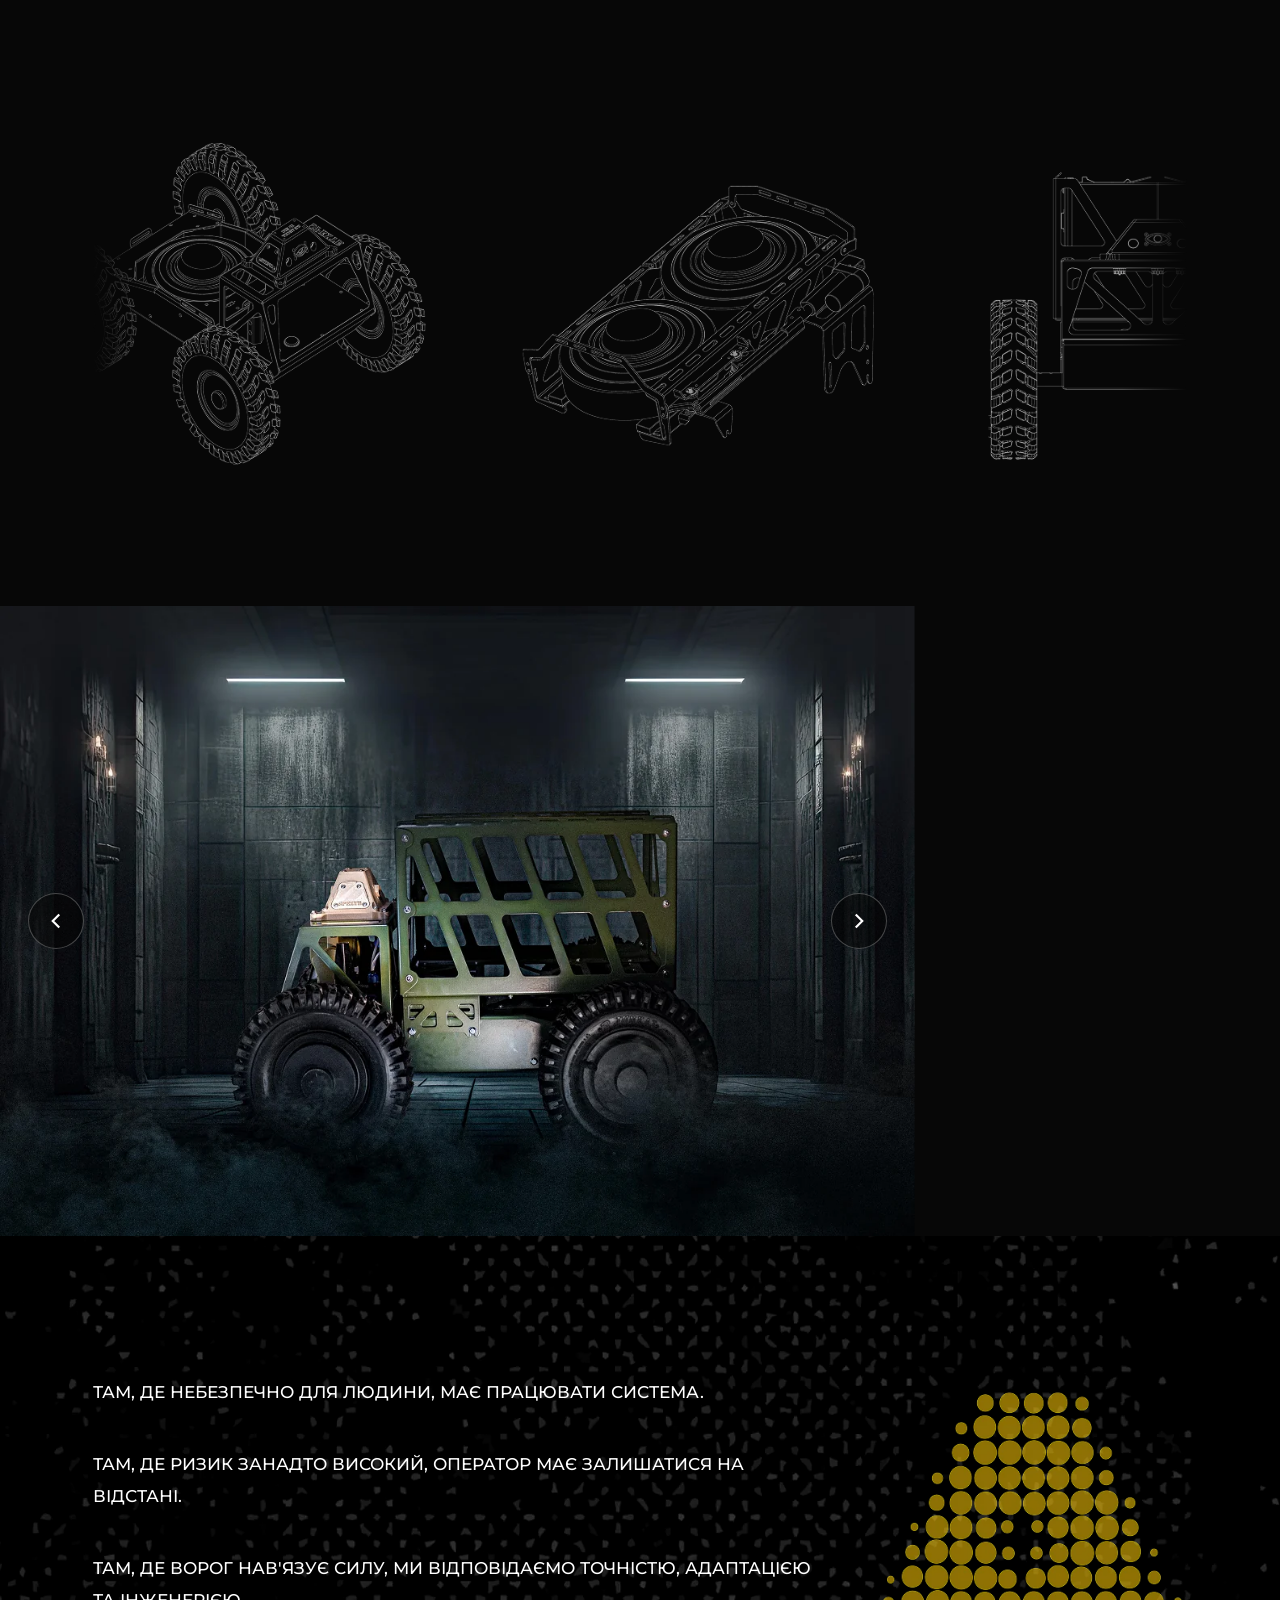
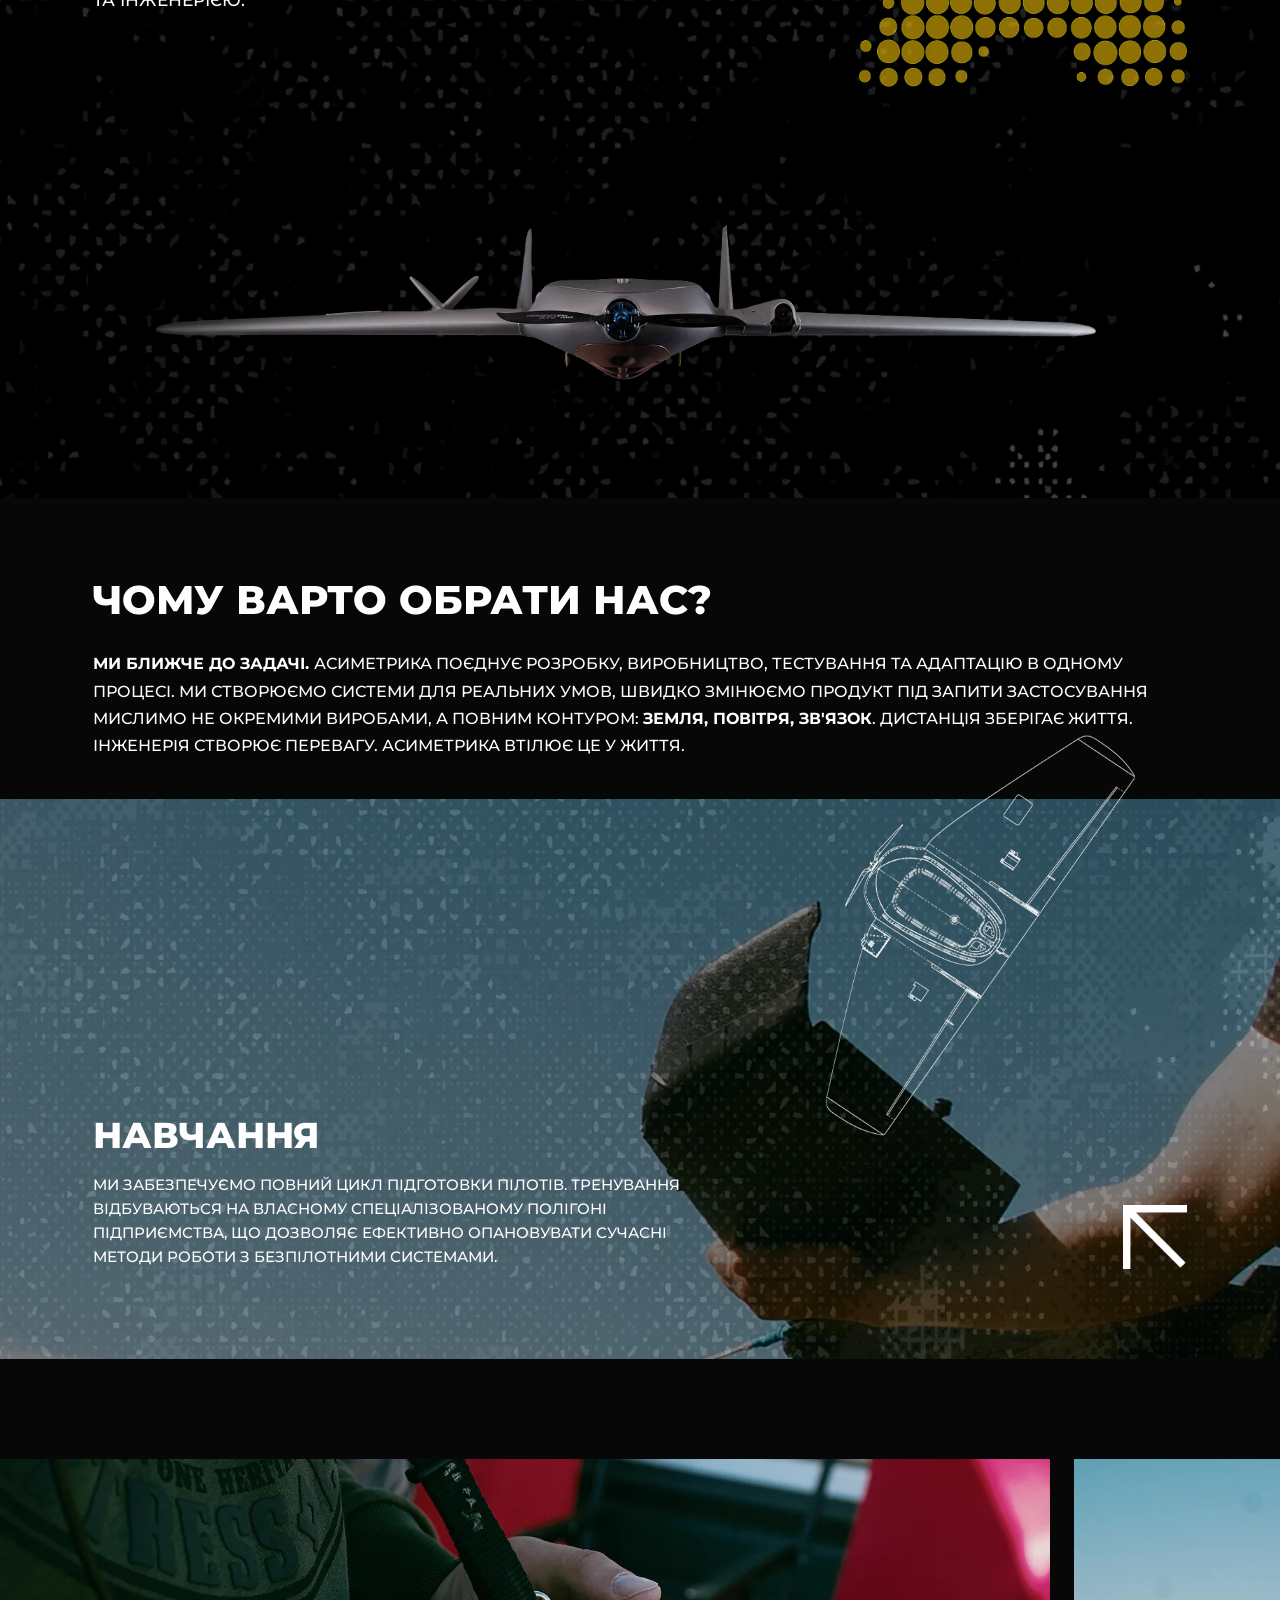
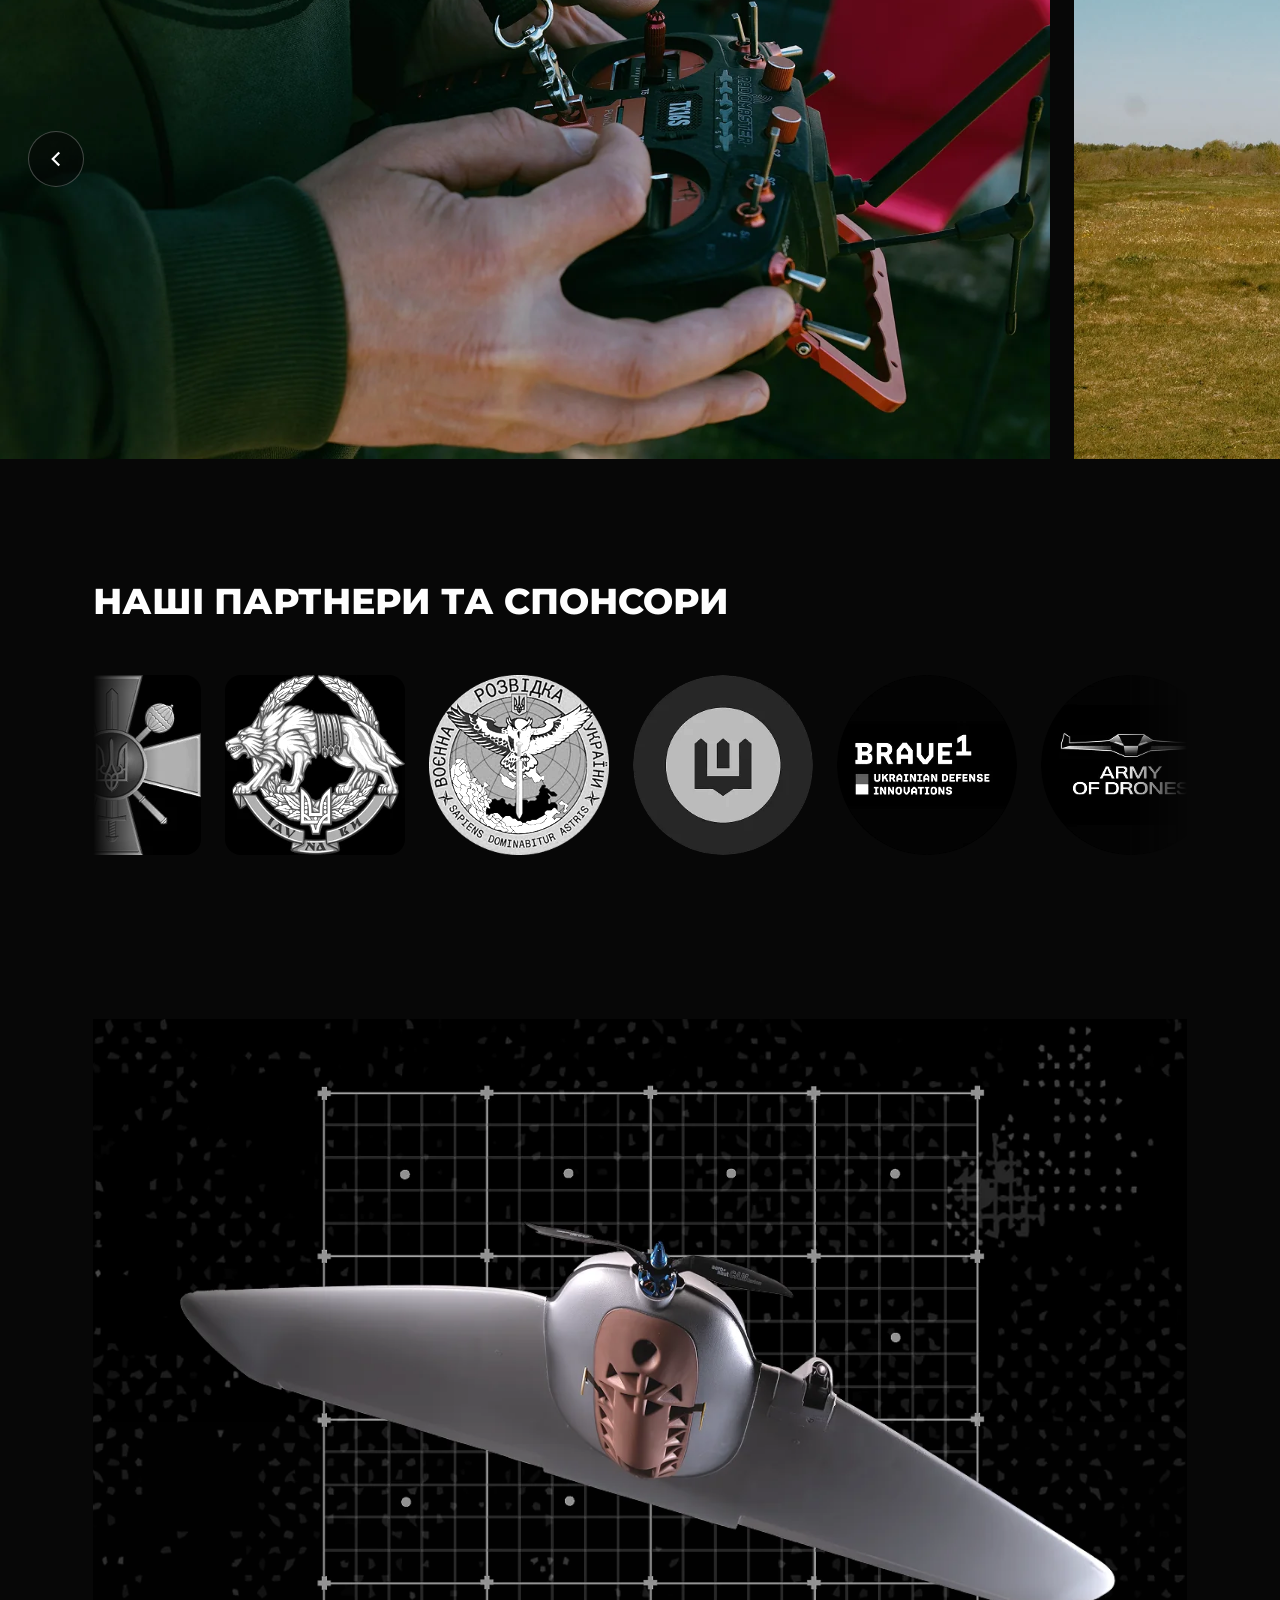
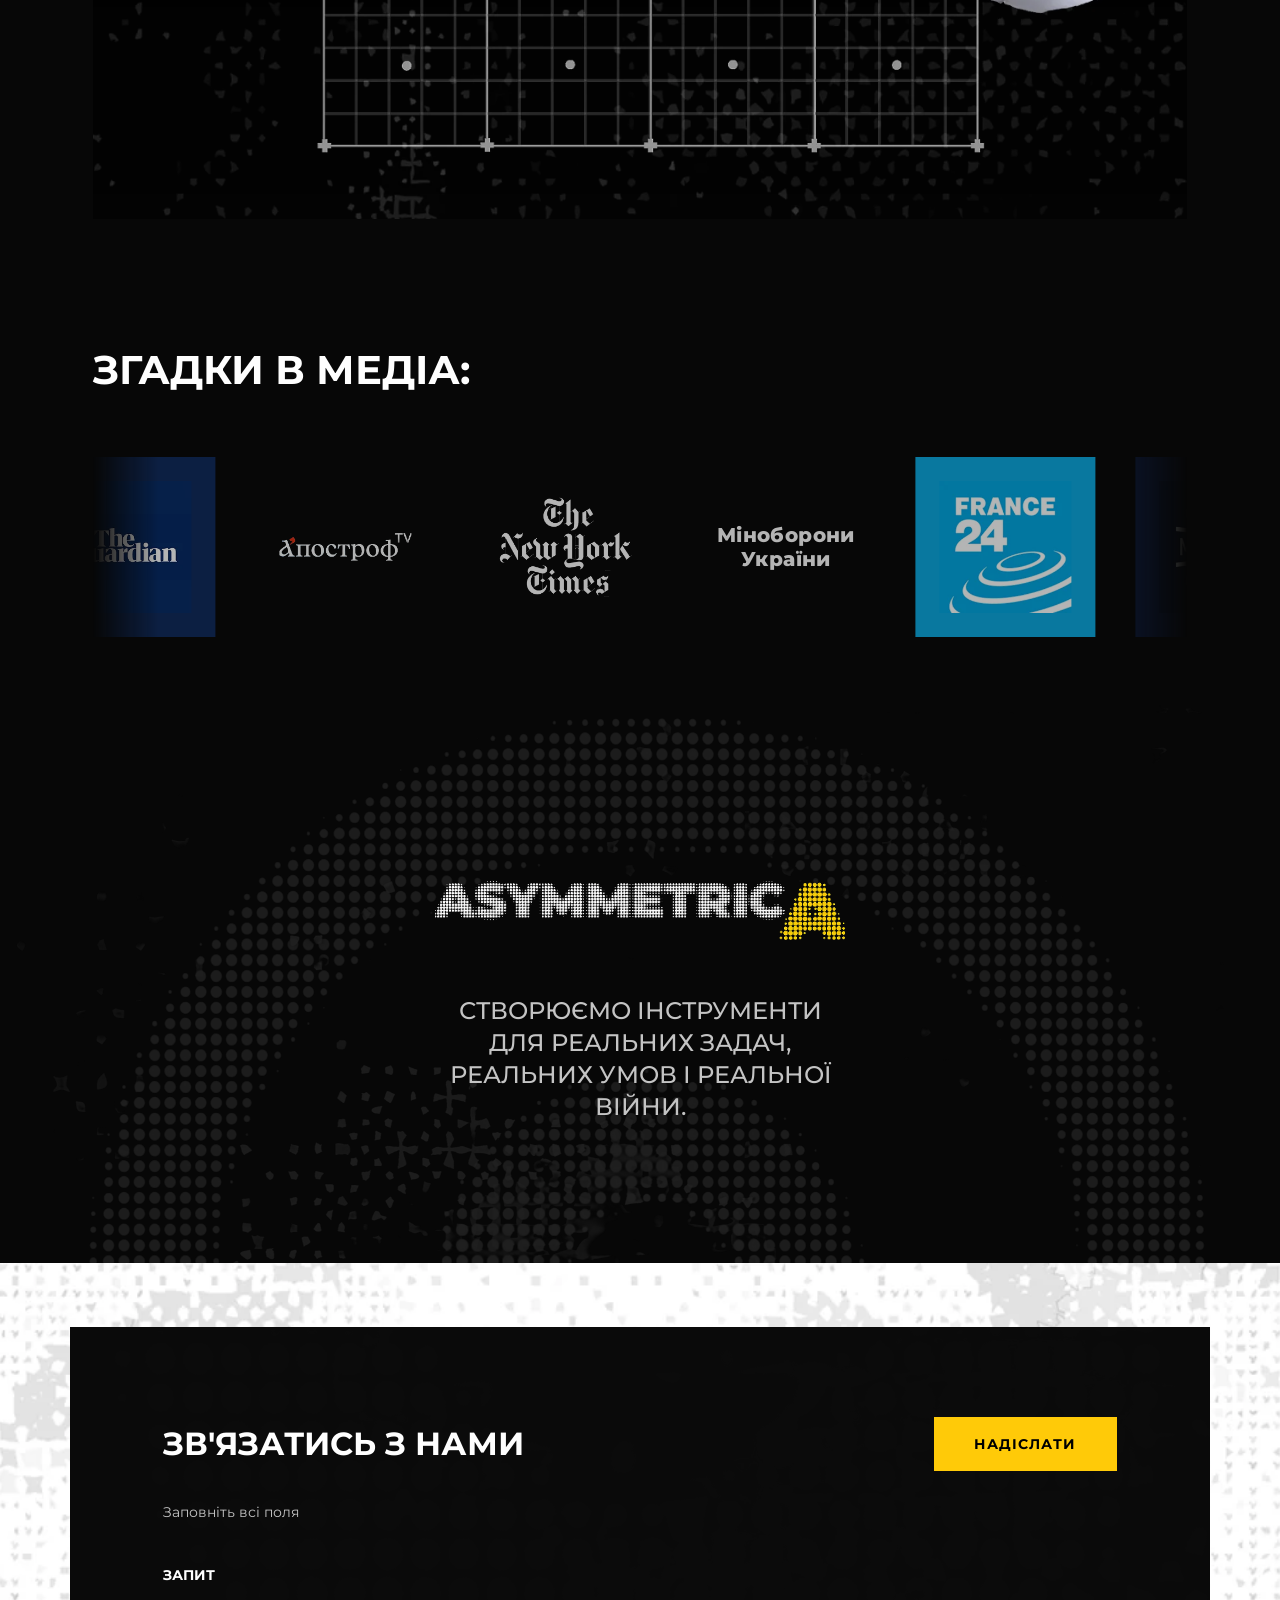
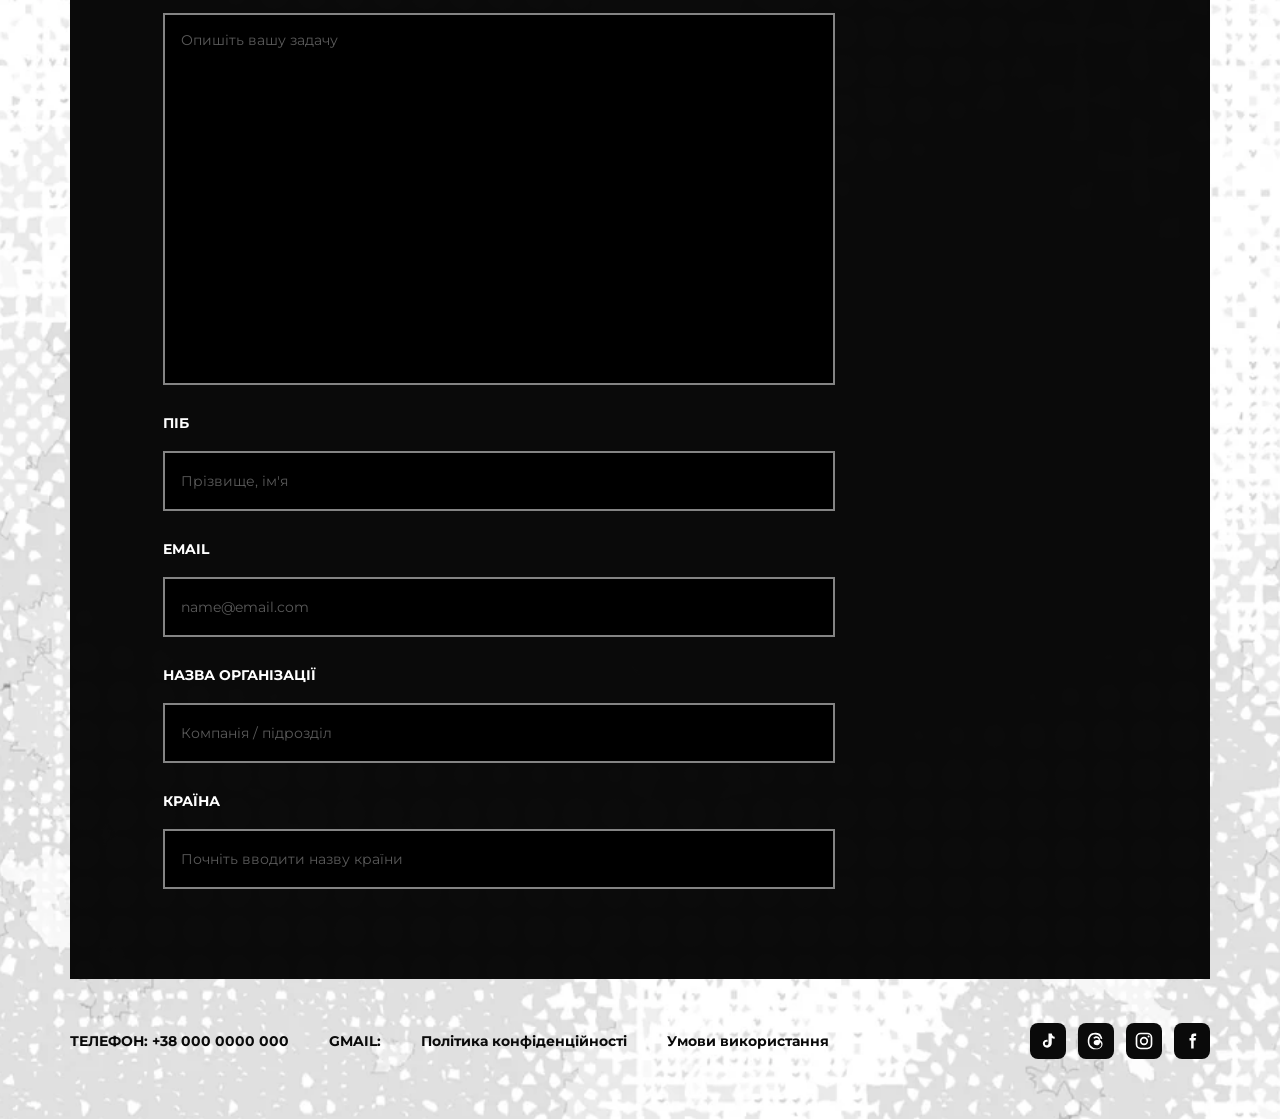
==== commit c14d3899: "Add Privacy Policy and Terms of Use pages, link from every footer New standalone pages (privacy.html" ====
--- a/index.html
+++ b/index.html
@@ -289,6 +289,8 @@
         <div class="contact__info">
           <b>ТЕЛЕФОН: +38 000 0000 000</b>
           <b>GMAIL:</b>
+          <a class="footer-link" href="privacy.html">Політика конфіденційності</a>
+          <a class="footer-link" href="terms.html">Умови використання</a>
         </div>
         <div class="socials">
           <a class="social" href="#contact" aria-label="TikTok">
--- a/asymmetrica.css
+++ b/asymmetrica.css
@@ -354,6 +354,10 @@
 
 .contact__info b { line-height: 1.5; }
 
+.footer-link { color: var(--panel); font-weight: 700; text-decoration: none; transition: color .18s; }
+
+.footer-link:hover { color: var(--accent); }
+
 .socials { display: flex; align-items: center; gap: 12px; }
 
 .social { width: 36px; height: 36px; border-radius: 8px; overflow: hidden; display: flex; align-items: center; justify-content: center; flex-shrink: 0; background: var(--panel); color: var(--ink); transition: transform .2s ease, opacity .2s ease; }
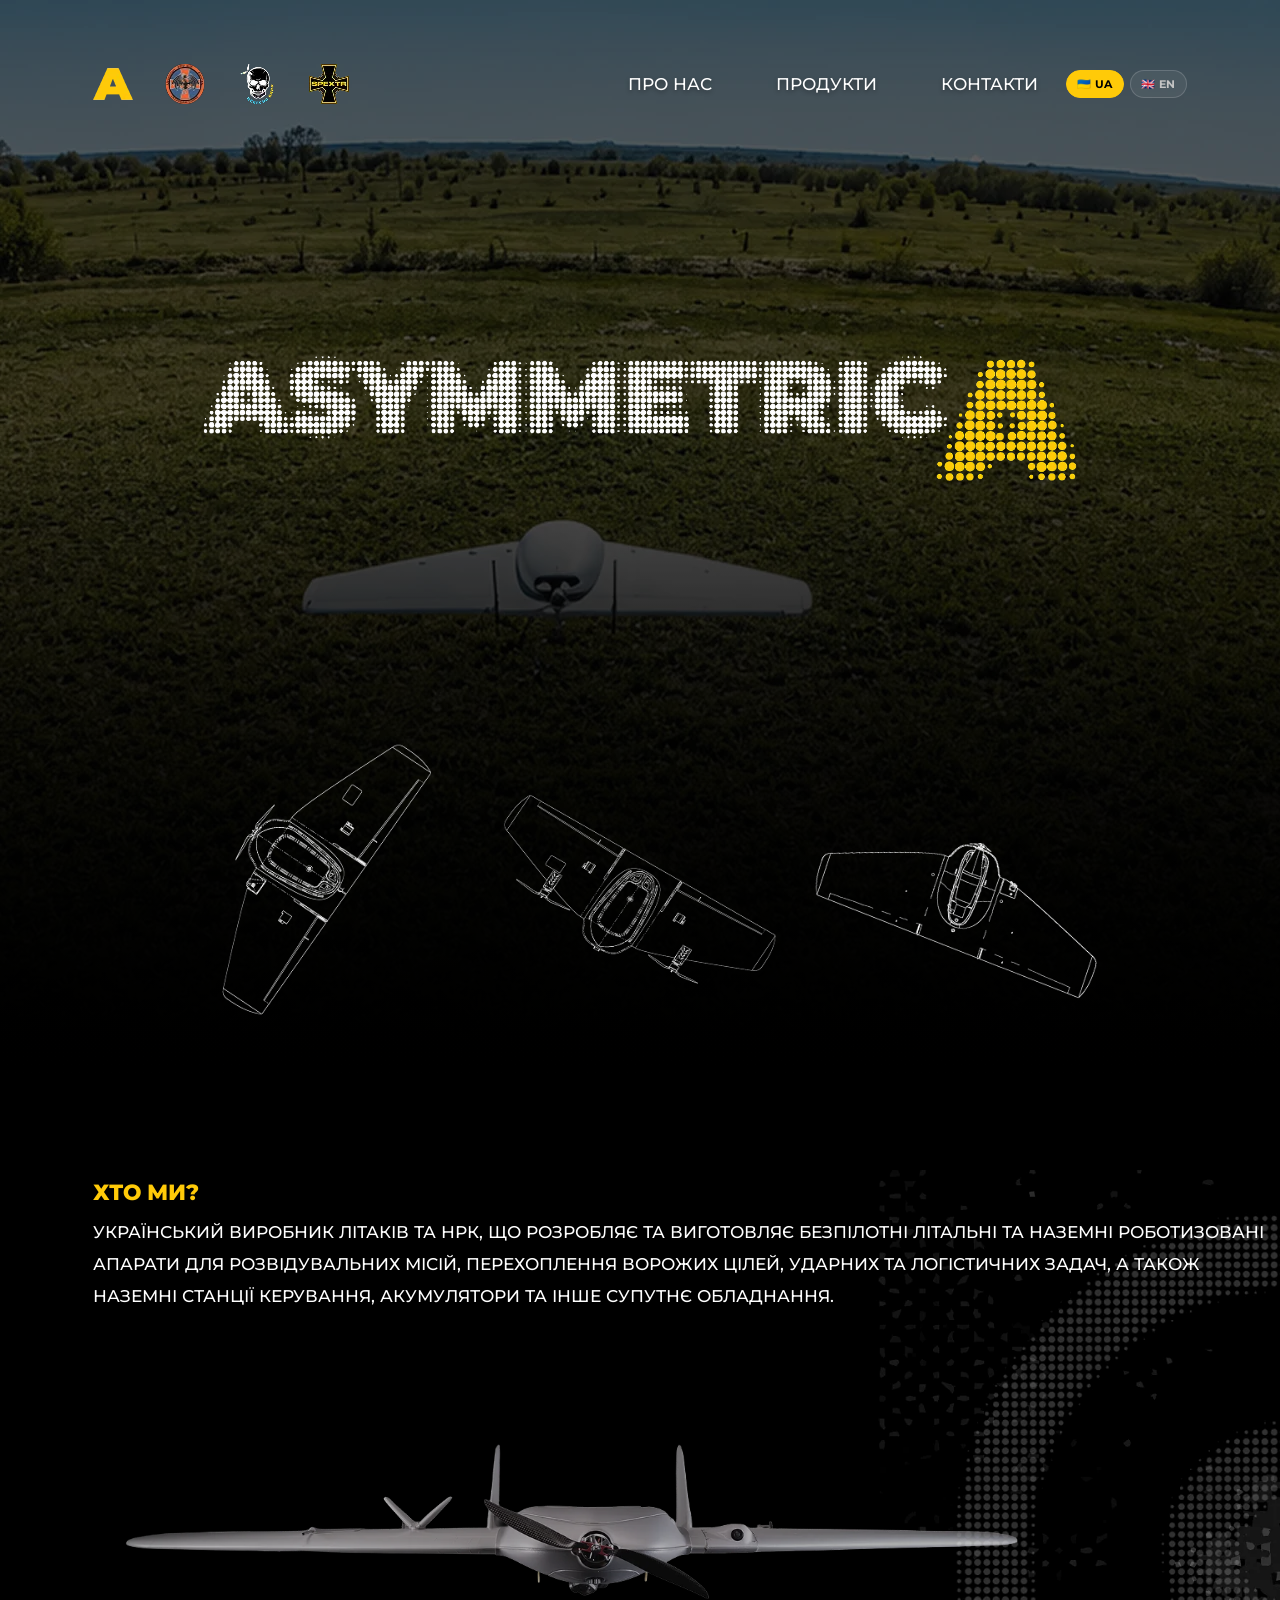
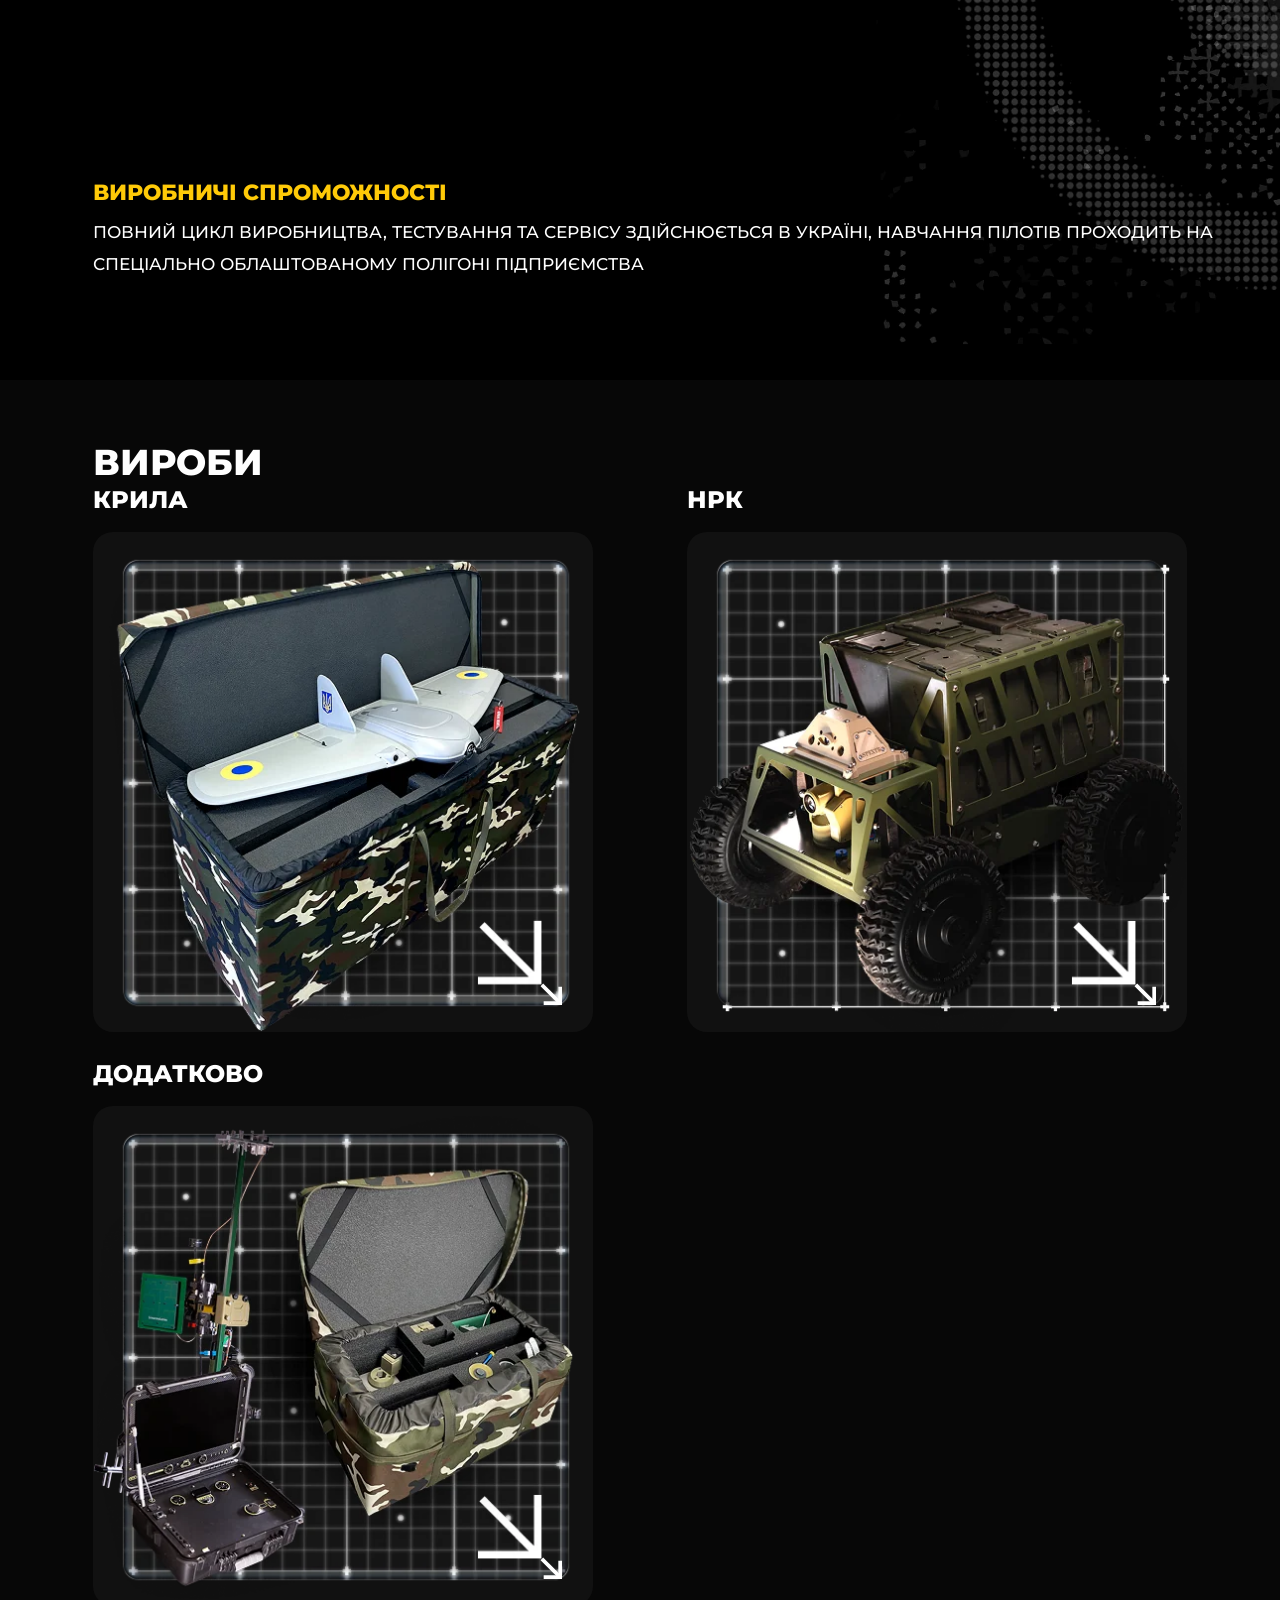
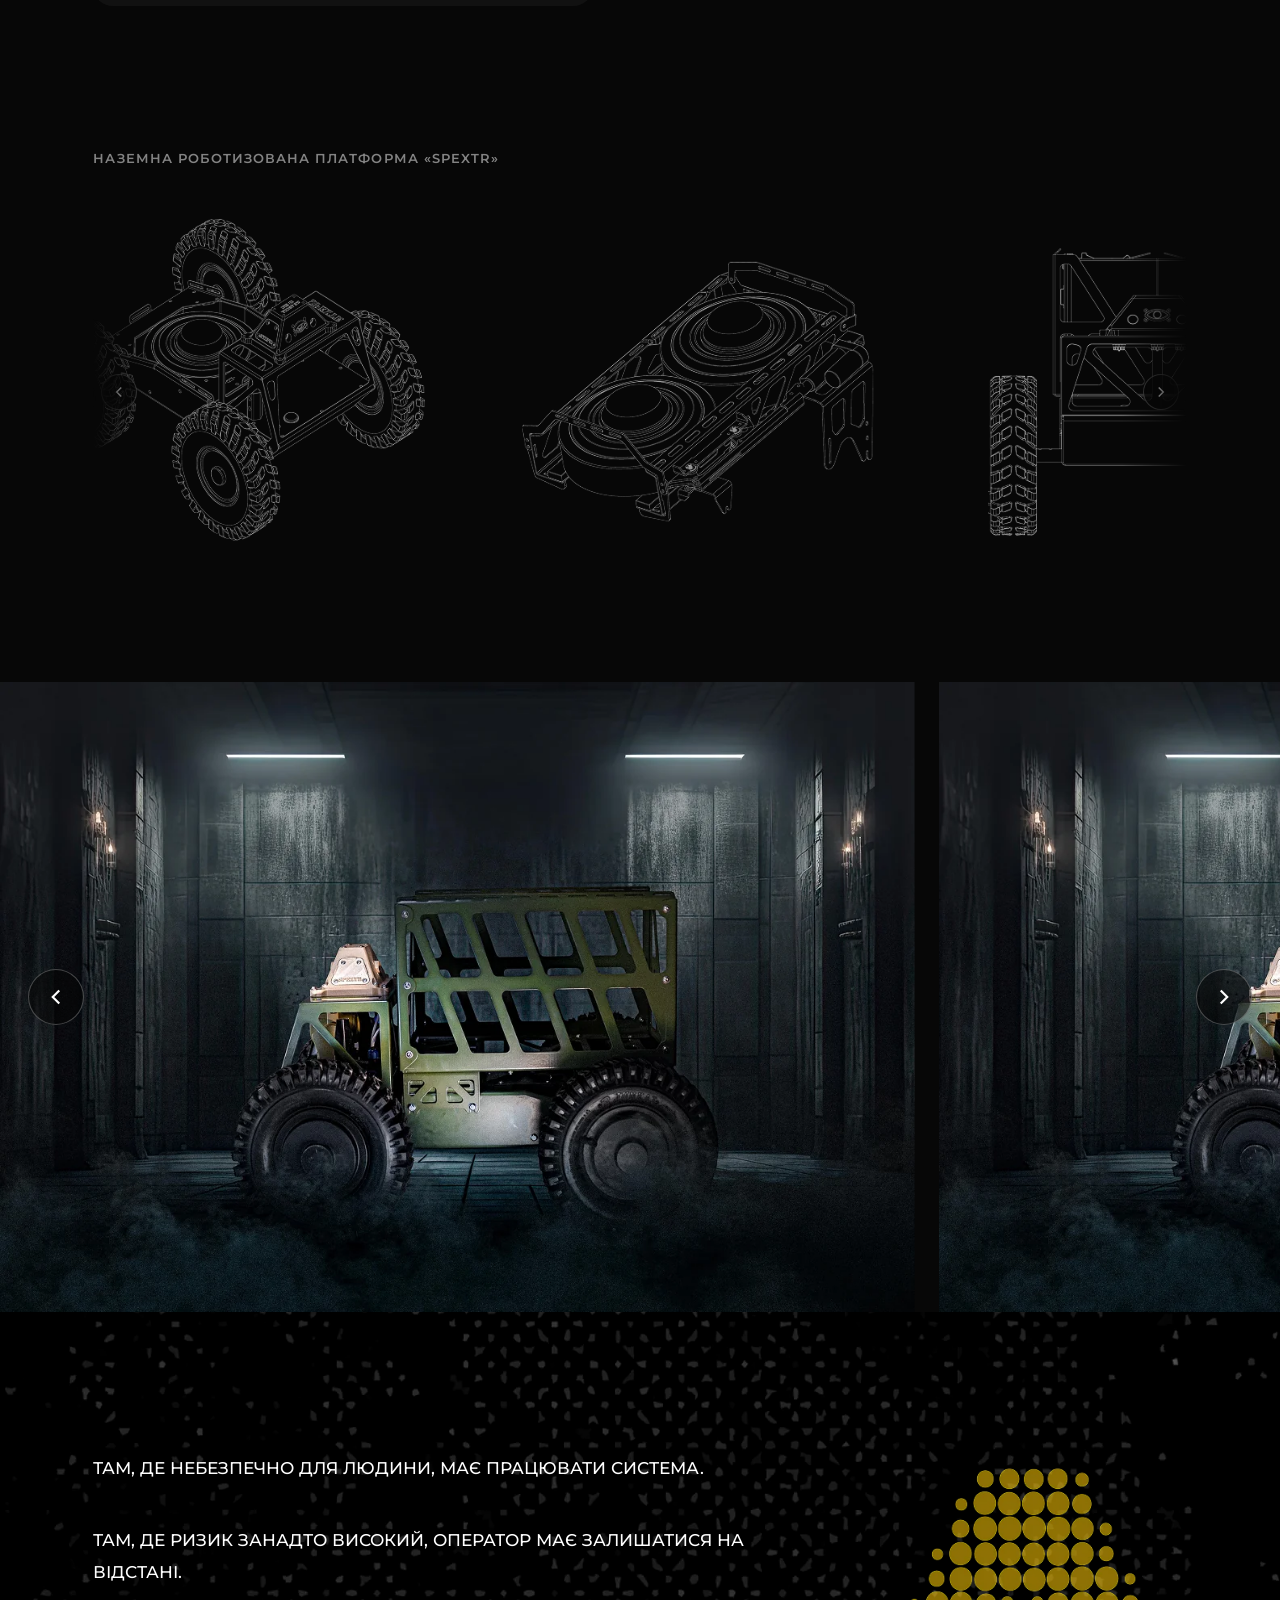
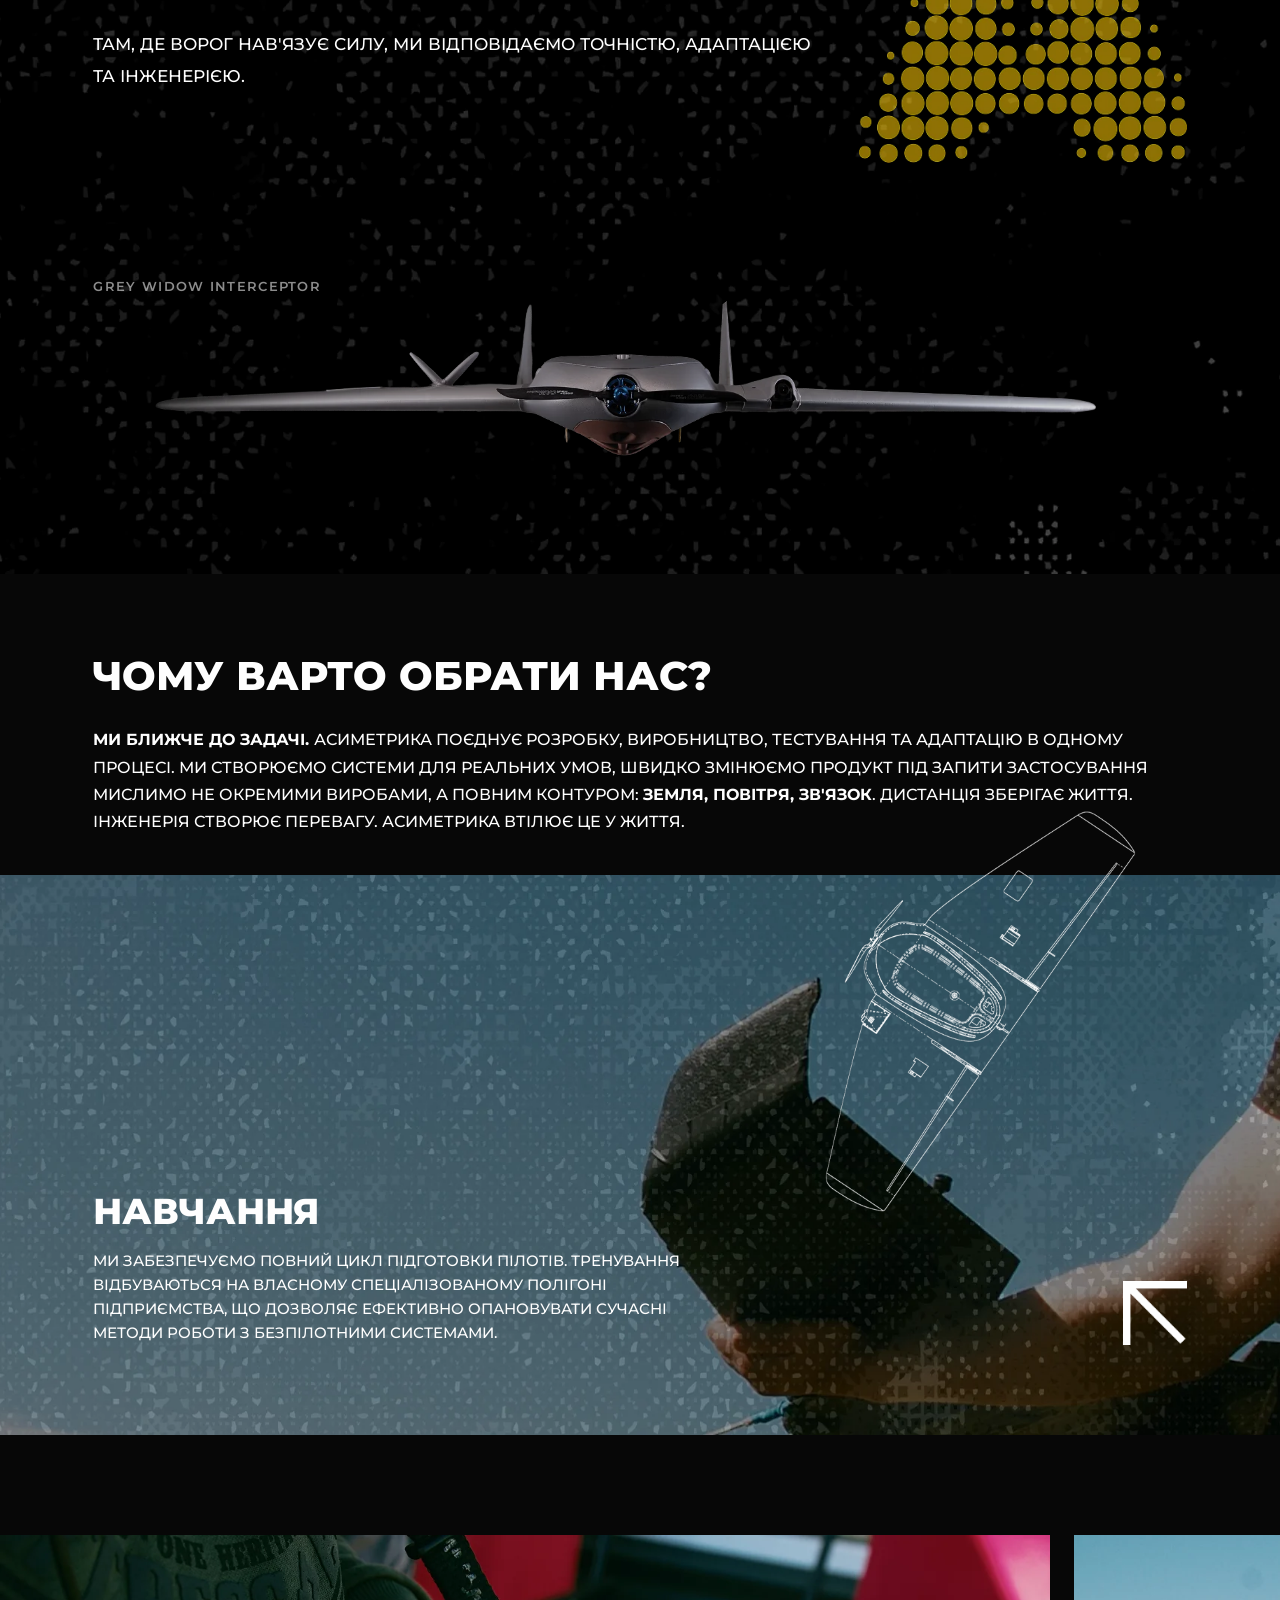
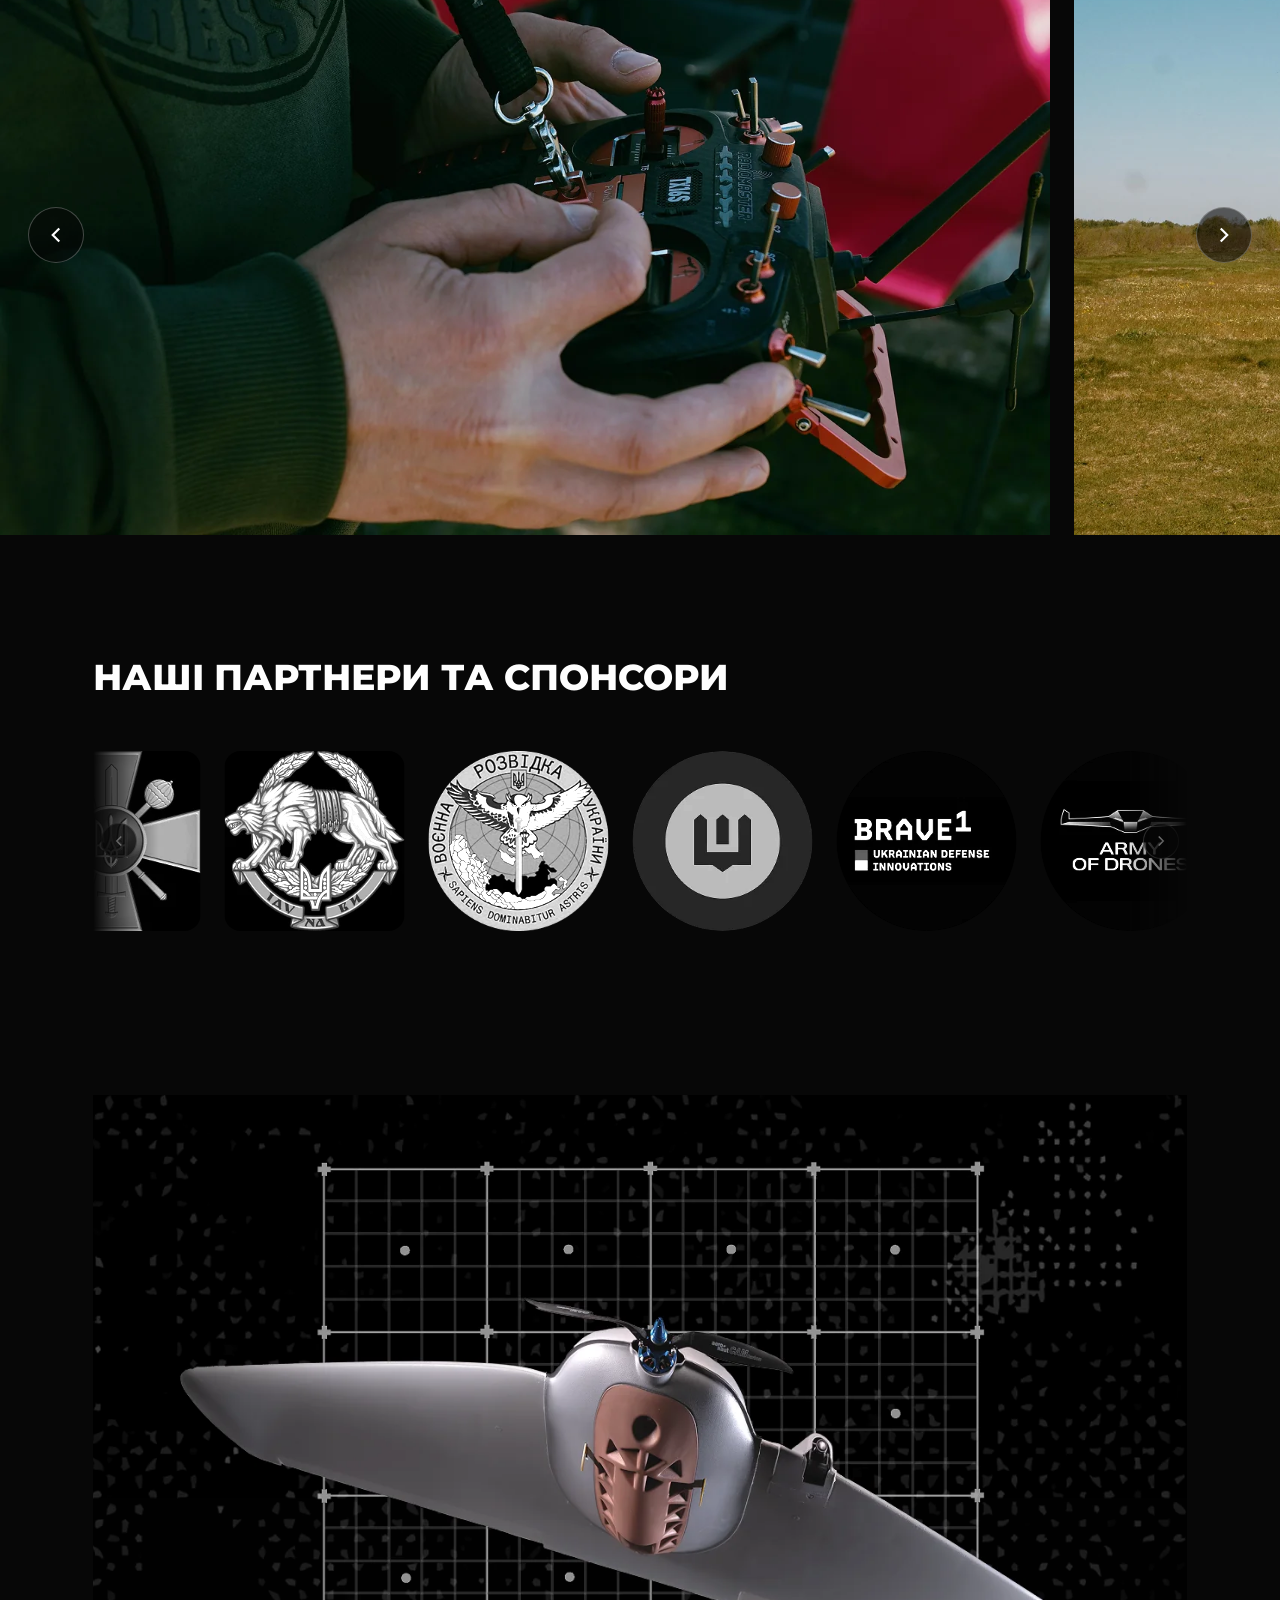
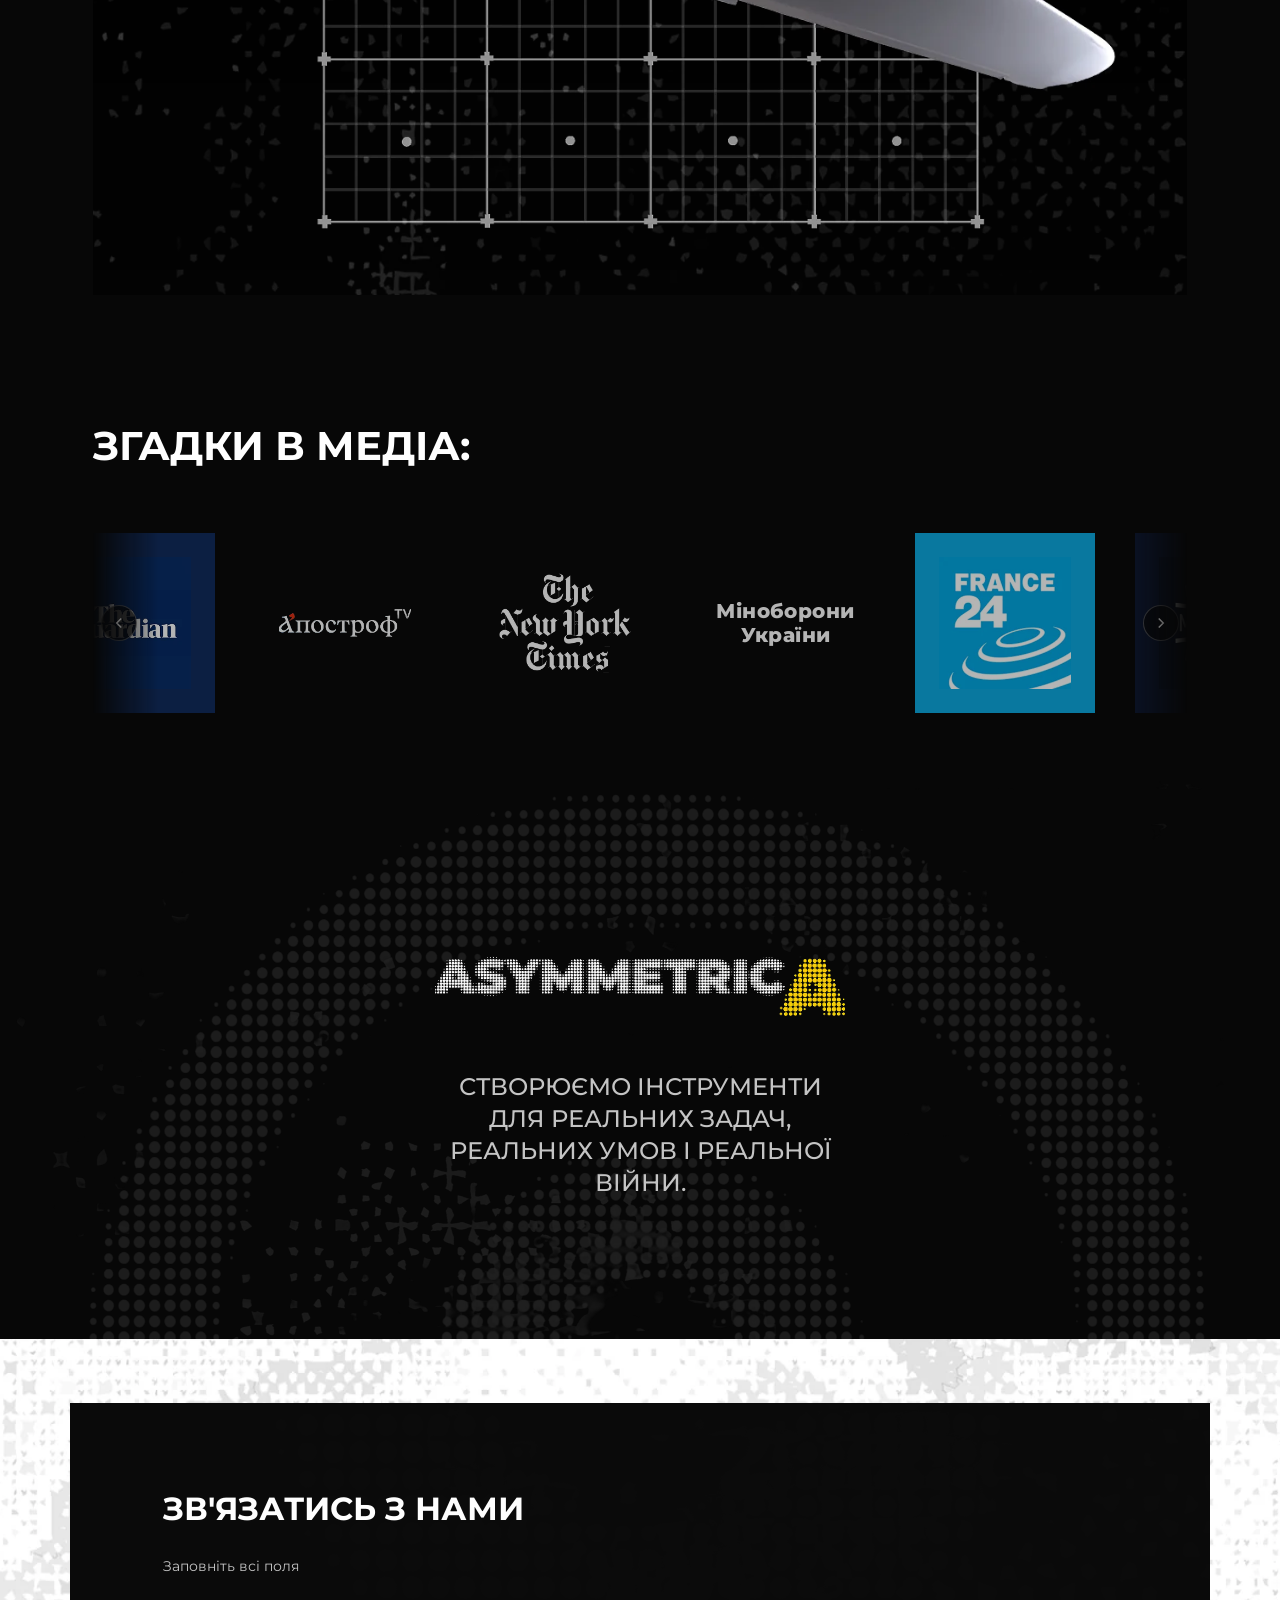
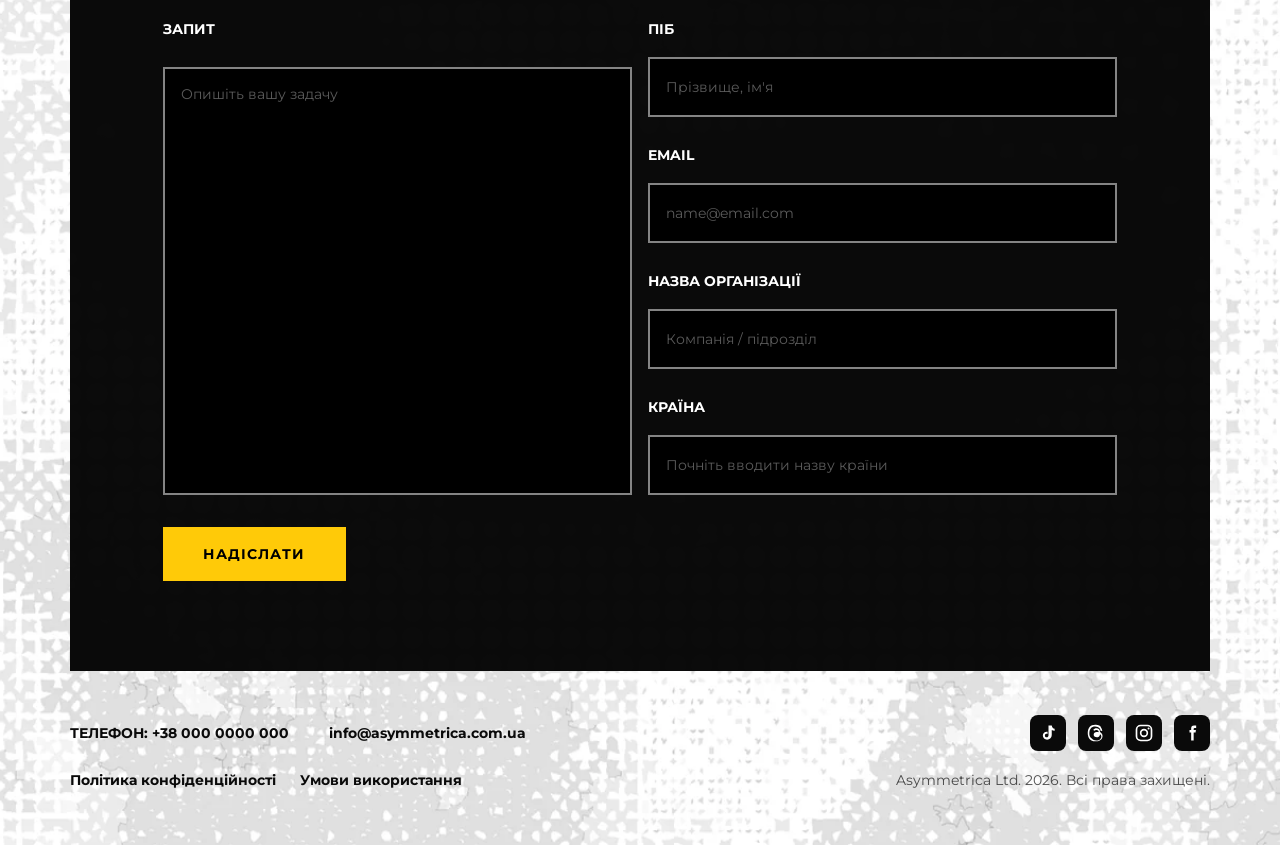
==== commit ad60b9de: "Apply all requested site fixes: headings, marquee centering, EN/UK toggle, lightbox, ticker links, f" ====
--- a/index.html
+++ b/index.html
@@ -3,12 +3,22 @@
 <head>
   <meta charset="utf-8" />
   <meta name="viewport" content="width=device-width, initial-scale=1" />
-  <title>ASYMMETRICA — Безпілотні системи для реальних задач</title>
-  <meta name="description" content="Український виробник літаків та НРК: безпілотні літальні та наземні роботизовані апарати для розвідки, перехоплення, ударних і логістичних задач." />
+  <title data-en="ASYMMETRICA — Unmanned Systems for Real-World Missions">ASYMMETRICA — Безпілотні системи для реальних задач</title>
+  <meta name="description" content="Український виробник літаків та НРК: безпілотні літальні та наземні роботизовані апарати для розвідки, перехоплення, ударних і логістичних задач." data-en="Ukrainian manufacturer of aircraft and UGVs: unmanned aerial and ground robotic systems for reconnaissance, interception, strike and logistics missions." />
   <link rel="preconnect" href="https://fonts.googleapis.com" />
   <link rel="preconnect" href="https://fonts.gstatic.com" crossorigin />
   <link href="https://fonts.googleapis.com/css2?family=Montserrat:wght@500;700;800&display=swap" rel="stylesheet" />
-  <link rel="stylesheet" href="asymmetrica.css?v=16" />
+  <link rel="stylesheet" href="asymmetrica.css?v=17" />
+  <script>
+    (function () {
+      try {
+        if (localStorage.getItem('spextr-lang') === 'en') {
+          document.documentElement.classList.add('lang-en');
+          document.documentElement.lang = 'en';
+        }
+      } catch (e) {}
+    })();
+  </script>
 </head>
 <body>
   <div class="site">
@@ -26,13 +36,19 @@
           <img class="brandbar__logo js-hover" src="assets/logo.webp" alt="Asymmetrica" />
           <img class="brandbar__icon js-hover" src="assets/header-icon-1.webp" alt="" />
           <img class="brandbar__icon js-hover" src="assets/header-icon-2.webp" alt="" />
-          <img class="brandbar__icon js-hover" src="assets/header-icon-3.webp" alt="" />
-        </div>
-        <nav class="menu" aria-label="Головна навігація">
-          <a class="js-nav" href="#about">ПРО НАС</a>
-          <a class="js-nav" href="#products">ПРОДУКТИ</a>
-          <a class="js-nav" href="#contact">КОНТАКТИ</a>
-        </nav>
+          <img class="brandbar__icon js-hover" src="assets/header-icon-3.webp" alt="SPEXTR" />
+        </div>
+        <div class="hero__nav-group">
+          <nav class="menu" aria-label="Головна навігація" data-en-aria="Main navigation">
+            <a class="js-nav" href="#about"><span data-lang="uk">ПРО НАС</span><span data-lang="en" hidden>ABOUT US</span></a>
+            <a class="js-nav" href="#products"><span data-lang="uk">ПРОДУКТИ</span><span data-lang="en" hidden>PRODUCTS</span></a>
+            <a class="js-nav" href="#contact"><span data-lang="uk">КОНТАКТИ</span><span data-lang="en" hidden>CONTACTS</span></a>
+          </nav>
+          <div class="lang-switch lang-switch--header js-lang-switch" role="group" aria-label="Мова сайту / Site language">
+            <button type="button" class="lang-switch__btn js-lang-btn" data-lang-btn="uk" aria-pressed="true">🇺🇦 UA</button>
+            <button type="button" class="lang-switch__btn js-lang-btn" data-lang-btn="en" aria-pressed="false">🇬🇧 EN</button>
+          </div>
+        </div>
         <button class="burger js-burger" type="button" aria-label="Меню" aria-expanded="false" aria-controls="mobile-menu">
           <span></span><span></span><span></span>
         </button>
@@ -43,16 +59,20 @@
         <button class="mobile-menu__close js-menu-close" type="button" aria-label="Закрити меню">
           <svg viewBox="0 0 24 24" fill="none" stroke="currentColor" stroke-width="2"><path d="M6 6l12 12M18 6L6 18" /></svg>
         </button>
-        <a class="mobile-menu__link js-nav" href="#about">ПРО НАС</a>
+        <div class="lang-switch lang-switch--mobile js-lang-switch" role="group" aria-label="Мова сайту / Site language">
+          <button type="button" class="lang-switch__btn js-lang-btn" data-lang-btn="uk" aria-pressed="true">🇺🇦 UA</button>
+          <button type="button" class="lang-switch__btn js-lang-btn" data-lang-btn="en" aria-pressed="false">🇬🇧 EN</button>
+        </div>
+        <a class="mobile-menu__link js-nav" href="#about"><span data-lang="uk">ПРО НАС</span><span data-lang="en" hidden>ABOUT US</span></a>
         <div class="mobile-menu__group">
-          <a class="mobile-menu__link js-nav" href="#products">ПРОДУКТИ</a>
+          <a class="mobile-menu__link js-nav" href="#products"><span data-lang="uk">ПРОДУКТИ</span><span data-lang="en" hidden>PRODUCTS</span></a>
           <div class="mobile-menu__sub">
-            <a class="mobile-menu__sublink" href="kryla.html">КРИЛА</a>
-            <a class="mobile-menu__sublink" href="k2.html">НРК</a>
-            <a class="mobile-menu__sublink" href="gstation.html">ДОДАТКОВО</a>
-          </div>
-        </div>
-        <a class="mobile-menu__link js-nav" href="#contact">КОНТАКТИ</a>
+            <a class="mobile-menu__sublink" href="kryla.html"><span data-lang="uk">КРИЛА</span><span data-lang="en" hidden>WINGS</span></a>
+            <a class="mobile-menu__sublink" href="k2.html"><span data-lang="uk">НРК</span><span data-lang="en" hidden>UGV</span></a>
+            <a class="mobile-menu__sublink" href="gstation.html"><span data-lang="uk">ДОДАТКОВО</span><span data-lang="en" hidden>ADD-ONS</span></a>
+          </div>
+        </div>
+        <a class="mobile-menu__link js-nav" href="#contact"><span data-lang="uk">КОНТАКТИ</span><span data-lang="en" hidden>CONTACTS</span></a>
       </nav>
 
       <div class="hero__center">
@@ -69,8 +89,14 @@
     <!-- ============ INTRO ============ -->
     <section id="about" class="intro">
       <div class="intro__text reveal">
-        <p>УКРАЇНСЬКИЙ ВИРОБНИК ЛІТАКІВ ТА НРК, ЩО РОЗРОБЛЯЄ ТА ВИГОТОВЛЯЄ БЕЗПІЛОТНІ ЛІТАЛЬНІ ТА НАЗЕМНІ РОБОТИЗОВАНІ АПАРАТИ ДЛЯ РОЗВІДУВАЛЬНИХ МІСІЙ, ПЕРЕХОПЛЕННЯ ВОРОЖИХ ЦІЛЕЙ, УДАРНИХ ТА ЛОГІСТИЧНИХ ЗАДАЧ, А ТАКОЖ НАЗЕМНІ СТАНЦІЇ КЕРУВАННЯ, АКУМУЛЯТОРИ ТА ІНШЕ СУПУТНЄ ОБЛАДНАННЯ.</p>
-        <p>ПОВНИЙ ЦИКЛ ВИРОБНИЦТВА, ТЕСТУВАННЯ ТА СЕРВІСУ ЗДІЙСНЮЄТЬСЯ В УКРАЇНІ, НАВЧАННЯ ПІЛОТІВ ПРОХОДИТЬ НА СПЕЦІАЛЬНО ОБЛАШТОВАНОМУ ПОЛІГОНІ ПІДПРИЄМСТВА</p>
+        <div class="intro__block">
+          <h1 class="intro__heading"><span data-lang="uk">Хто ми?</span><span data-lang="en" hidden>Who we are</span></h1>
+          <p><span data-lang="uk">УКРАЇНСЬКИЙ ВИРОБНИК ЛІТАКІВ ТА НРК, ЩО РОЗРОБЛЯЄ ТА ВИГОТОВЛЯЄ БЕЗПІЛОТНІ ЛІТАЛЬНІ ТА НАЗЕМНІ РОБОТИЗОВАНІ АПАРАТИ ДЛЯ РОЗВІДУВАЛЬНИХ МІСІЙ, ПЕРЕХОПЛЕННЯ ВОРОЖИХ ЦІЛЕЙ, УДАРНИХ ТА ЛОГІСТИЧНИХ ЗАДАЧ, А ТАКОЖ НАЗЕМНІ СТАНЦІЇ КЕРУВАННЯ, АКУМУЛЯТОРИ ТА ІНШЕ СУПУТНЄ ОБЛАДНАННЯ.</span><span data-lang="en" hidden>A UKRAINIAN MANUFACTURER OF AIRCRAFT AND UGVs, DEVELOPING AND BUILDING UNMANNED AERIAL AND GROUND ROBOTIC SYSTEMS FOR RECONNAISSANCE MISSIONS, INTERCEPTING ENEMY TARGETS, STRIKE AND LOGISTICS TASKS, AS WELL AS GROUND CONTROL STATIONS, BATTERIES AND OTHER SUPPORTING EQUIPMENT.</span></p>
+        </div>
+        <div class="intro__block">
+          <h2 class="intro__heading"><span data-lang="uk">Виробничі спроможності</span><span data-lang="en" hidden>Manufacturing capabilities</span></h2>
+          <p><span data-lang="uk">ПОВНИЙ ЦИКЛ ВИРОБНИЦТВА, ТЕСТУВАННЯ ТА СЕРВІСУ ЗДІЙСНЮЄТЬСЯ В УКРАЇНІ, НАВЧАННЯ ПІЛОТІВ ПРОХОДИТЬ НА СПЕЦІАЛЬНО ОБЛАШТОВАНОМУ ПОЛІГОНІ ПІДПРИЄМСТВА</span><span data-lang="en" hidden>THE FULL CYCLE OF PRODUCTION, TESTING AND SERVICE TAKES PLACE IN UKRAINE; PILOT TRAINING IS CONDUCTED AT THE COMPANY'S OWN SPECIALIZED TRAINING GROUND</span></p>
+        </div>
       </div>
       <img class="intro__scene" src="assets/intro-bg.webp" alt="" loading="lazy" decoding="async" />
       <img class="intro__uav" src="assets/intro-uav.webp" alt="Asymmetrica UAV" loading="lazy" decoding="async" />
@@ -78,25 +104,26 @@
 
     <!-- ============ PRODUCTS ============ -->
     <section id="products" class="products">
+      <h2 class="section-title products__title"><span data-lang="uk">Вироби</span><span data-lang="en" hidden>Products</span></h2>
       <div class="products__grid reveal">
         <a class="card card--link" href="kryla.html">
-          <h2 class="card__title">КРИЛА</h2>
+          <h2 class="card__title"><span data-lang="uk">КРИЛА</span><span data-lang="en" hidden>WINGS</span></h2>
           <div class="card__media">
-            <img src="assets/product-kryla.webp" alt="КРИЛА" loading="lazy" decoding="async" />
+            <img src="assets/product-kryla.webp" alt="КРИЛА" data-en-alt="WINGS" loading="lazy" decoding="async" />
             <svg class="card__arrow" viewBox="0 0 24 24" fill="none" stroke="currentColor" stroke-width="2"><path d="M7 7l10 10" /><path d="M17 8v9h-9" /></svg>
           </div>
         </a>
         <a class="card card--link" href="k2.html">
-          <h2 class="card__title">НРК</h2>
+          <h2 class="card__title"><span data-lang="uk">НРК</span><span data-lang="en" hidden>UGV</span></h2>
           <div class="card__media">
-            <img src="assets/product-nrk.webp" alt="НРК" loading="lazy" decoding="async" />
+            <img src="assets/product-nrk.webp" alt="НРК" data-en-alt="UGV" loading="lazy" decoding="async" />
             <svg class="card__arrow" viewBox="0 0 24 24" fill="none" stroke="currentColor" stroke-width="2"><path d="M7 7l10 10" /><path d="M17 8v9h-9" /></svg>
           </div>
         </a>
         <a class="card card--link" href="gstation.html">
-          <h2 class="card__title">ДОДАТКОВО</h2>
+          <h2 class="card__title"><span data-lang="uk">ДОДАТКОВО</span><span data-lang="en" hidden>ADD-ONS</span></h2>
           <div class="card__media">
-            <img src="assets/product-dodatkovo.webp" alt="ДОДАТКОВО" loading="lazy" decoding="async" />
+            <img src="assets/product-dodatkovo.webp" alt="ДОДАТКОВО" data-en-alt="ADD-ONS" loading="lazy" decoding="async" />
             <svg class="card__arrow" viewBox="0 0 24 24" fill="none" stroke="currentColor" stroke-width="2"><path d="M7 7l10 10" /><path d="M17 8v9h-9" /></svg>
           </div>
         </a>
@@ -105,15 +132,22 @@
 
     <!-- ============ UGV WIREFRAMES ============ -->
     <section class="schemes reveal">
+      <p class="schemes__label"><span data-lang="uk">Наземна роботизована платформа «Spextr»</span><span data-lang="en" hidden>Ground robotic platform «Spextr»</span></p>
       <div class="schemes__row">
         <div class="schemes__track" data-role="track">
-          <img class="js-hover" src="assets/ugv-scheme-1.webp" alt="НРК схема 1" loading="lazy" decoding="async" />
-          <img class="js-hover" src="assets/ugv-scheme-2.webp" alt="НРК схема 2" loading="lazy" decoding="async" />
-          <img class="js-hover" src="assets/ugv-scheme-3.webp" alt="НРК схема 3" loading="lazy" decoding="async" />
+          <img class="js-hover" src="assets/ugv-scheme-1.webp" alt="НРК схема 1" data-en-alt="UGV scheme 1" loading="lazy" decoding="async" />
+          <img class="js-hover" src="assets/ugv-scheme-2.webp" alt="НРК схема 2" data-en-alt="UGV scheme 2" loading="lazy" decoding="async" />
+          <img class="js-hover" src="assets/ugv-scheme-3.webp" alt="НРК схема 3" data-en-alt="UGV scheme 3" loading="lazy" decoding="async" />
           <img class="js-hover" src="assets/ugv-scheme-1.webp" alt="" loading="lazy" decoding="async" aria-hidden="true" />
           <img class="js-hover" src="assets/ugv-scheme-2.webp" alt="" loading="lazy" decoding="async" aria-hidden="true" />
           <img class="js-hover" src="assets/ugv-scheme-3.webp" alt="" loading="lazy" decoding="async" aria-hidden="true" />
         </div>
+        <button class="ticker-nav ticker-nav--prev js-ticker-prev" type="button" aria-label="Попереднє зображення" data-en-aria="Previous image">
+          <svg viewBox="0 0 24 24" fill="none" stroke="currentColor" stroke-width="2"><path d="M15 6l-6 6 6 6" /></svg>
+        </button>
+        <button class="ticker-nav ticker-nav--next js-ticker-next" type="button" aria-label="Наступне зображення" data-en-aria="Next image">
+          <svg viewBox="0 0 24 24" fill="none" stroke="currentColor" stroke-width="2"><path d="M9 6l6 6-6 6" /></svg>
+        </button>
       </div>
     </section>
 
@@ -122,10 +156,10 @@
       <div class="marquee__track" data-role="track">
         <!-- track content injected by script.js -->
       </div>
-      <button class="marquee__nav marquee__nav--prev js-marquee-prev" type="button" aria-label="Попередній слайд">
+      <button class="marquee__nav marquee__nav--prev js-marquee-prev" type="button" aria-label="Попередній слайд" data-en-aria="Previous slide">
         <svg viewBox="0 0 24 24" fill="none" stroke="currentColor" stroke-width="2"><path d="M15 6l-6 6 6 6" /></svg>
       </button>
-      <button class="marquee__nav marquee__nav--next js-marquee-next" type="button" aria-label="Наступний слайд">
+      <button class="marquee__nav marquee__nav--next js-marquee-next" type="button" aria-label="Наступний слайд" data-en-aria="Next slide">
         <svg viewBox="0 0 24 24" fill="none" stroke="currentColor" stroke-width="2"><path d="M9 6l6 6-6 6" /></svg>
       </button>
     </section>
@@ -135,29 +169,32 @@
       <img class="manifesto__bg" src="assets/manifesto-bg.webp" alt="" loading="lazy" decoding="async" />
       <div class="manifesto__row reveal">
         <div class="manifesto__lines">
-          <p>ТАМ, ДЕ НЕБЕЗПЕЧНО ДЛЯ ЛЮДИНИ, МАЄ ПРАЦЮВАТИ СИСТЕМА.</p>
-          <p>ТАМ, ДЕ РИЗИК ЗАНАДТО ВИСОКИЙ, ОПЕРАТОР МАЄ ЗАЛИШАТИСЯ НА ВІДСТАНІ.</p>
-          <p>ТАМ, ДЕ ВОРОГ НАВ'ЯЗУЄ СИЛУ, МИ ВІДПОВІДАЄМО ТОЧНІСТЮ, АДАПТАЦІЄЮ ТА ІНЖЕНЕРІЄЮ.</p>
+          <p><span data-lang="uk">ТАМ, ДЕ НЕБЕЗПЕЧНО ДЛЯ ЛЮДИНИ, МАЄ ПРАЦЮВАТИ СИСТЕМА.</span><span data-lang="en" hidden>WHERE IT'S DANGEROUS FOR A HUMAN, A SYSTEM MUST WORK.</span></p>
+          <p><span data-lang="uk">ТАМ, ДЕ РИЗИК ЗАНАДТО ВИСОКИЙ, ОПЕРАТОР МАЄ ЗАЛИШАТИСЯ НА ВІДСТАНІ.</span><span data-lang="en" hidden>WHERE THE RISK IS TOO HIGH, THE OPERATOR MUST STAY AT A DISTANCE.</span></p>
+          <p><span data-lang="uk">ТАМ, ДЕ ВОРОГ НАВ'ЯЗУЄ СИЛУ, МИ ВІДПОВІДАЄМО ТОЧНІСТЮ, АДАПТАЦІЄЮ ТА ІНЖЕНЕРІЄЮ.</span><span data-lang="en" hidden>WHERE THE ENEMY IMPOSES FORCE, WE RESPOND WITH PRECISION, ADAPTATION AND ENGINEERING.</span></p>
         </div>
         <img class="manifesto__icon" src="assets/manifesto-icon.webp" alt="" loading="lazy" decoding="async" />
       </div>
-      <img class="manifesto__uav" src="assets/manifesto-uav.webp" alt="Asymmetrica UAV" loading="lazy" decoding="async" />
+      <div class="manifesto__uav-wrap">
+        <span class="manifesto__uav-label">Grey Widow Interceptor</span>
+        <img class="manifesto__uav" src="assets/manifesto-uav.webp" alt="Grey Widow Interceptor" loading="lazy" decoding="async" />
+      </div>
     </section>
 
     <!-- ============ WHY US + TRAINING ============ -->
     <section class="why">
       <div class="why__intro reveal">
-        <h2 class="why__title">ЧОМУ ВАРТО ОБРАТИ НАС?</h2>
+        <h2 class="why__title"><span data-lang="uk">ЧОМУ ВАРТО ОБРАТИ НАС?</span><span data-lang="en" hidden>WHY CHOOSE US?</span></h2>
         <p class="why__body">
-          <b>МИ БЛИЖЧЕ ДО ЗАДАЧІ. </b>АСИМЕТРИКА ПОЄДНУЄ РОЗРОБКУ, ВИРОБНИЦТВО, ТЕСТУВАННЯ ТА АДАПТАЦІЮ В ОДНОМУ ПРОЦЕСІ. МИ СТВОРЮЄМО СИСТЕМИ ДЛЯ РЕАЛЬНИХ УМОВ, ШВИДКО ЗМІНЮЄМО ПРОДУКТ ПІД ЗАПИТИ ЗАСТОСУВАННЯ МИСЛИМО НЕ ОКРЕМИМИ ВИРОБАМИ, А ПОВНИМ КОНТУРОМ: <b>ЗЕМЛЯ, ПОВІТРЯ, ЗВ'ЯЗОК</b>. ДИСТАНЦІЯ ЗБЕРІГАЄ ЖИТТЯ. ІНЖЕНЕРІЯ СТВОРЮЄ ПЕРЕВАГУ. АСИМЕТРИКА ВТІЛЮЄ ЦЕ У ЖИТТЯ.
+          <span data-lang="uk"><b>МИ БЛИЖЧЕ ДО ЗАДАЧІ. </b>АСИМЕТРИКА ПОЄДНУЄ РОЗРОБКУ, ВИРОБНИЦТВО, ТЕСТУВАННЯ ТА АДАПТАЦІЮ В ОДНОМУ ПРОЦЕСІ. МИ СТВОРЮЄМО СИСТЕМИ ДЛЯ РЕАЛЬНИХ УМОВ, ШВИДКО ЗМІНЮЄМО ПРОДУКТ ПІД ЗАПИТИ ЗАСТОСУВАННЯ МИСЛИМО НЕ ОКРЕМИМИ ВИРОБАМИ, А ПОВНИМ КОНТУРОМ: <b>ЗЕМЛЯ, ПОВІТРЯ, ЗВ'ЯЗОК</b>. ДИСТАНЦІЯ ЗБЕРІГАЄ ЖИТТЯ. ІНЖЕНЕРІЯ СТВОРЮЄ ПЕРЕВАГУ. АСИМЕТРИКА ВТІЛЮЄ ЦЕ У ЖИТТЯ.</span><span data-lang="en" hidden><b>WE'RE CLOSER TO THE MISSION. </b>ASYMMETRICA COMBINES DEVELOPMENT, PRODUCTION, TESTING AND ADAPTATION IN ONE PROCESS. WE BUILD SYSTEMS FOR REAL CONDITIONS AND QUICKLY ADAPT THE PRODUCT TO THE MISSION AT HAND. WE THINK NOT IN TERMS OF INDIVIDUAL PRODUCTS, BUT AS A FULL LOOP: <b>LAND, AIR, COMMUNICATIONS</b>. DISTANCE SAVES LIVES. ENGINEERING CREATES THE ADVANTAGE. ASYMMETRICA MAKES IT REAL.</span>
         </p>
         <img class="why__icon" src="assets/why-icon.webp" alt="" loading="lazy" decoding="async" />
       </div>
       <div class="training reveal">
         <img class="training__bg" src="assets/training-bg.webp" alt="" loading="lazy" decoding="async" />
         <div class="training__text">
-          <h2 class="training__title">НАВЧАННЯ</h2>
-          <p>МИ ЗАБЕЗПЕЧУЄМО ПОВНИЙ ЦИКЛ ПІДГОТОВКИ ПІЛОТІВ. ТРЕНУВАННЯ ВІДБУВАЮТЬСЯ НА ВЛАСНОМУ СПЕЦІАЛІЗОВАНОМУ ПОЛІГОНІ ПІДПРИЄМСТВА, ЩО ДОЗВОЛЯЄ ЕФЕКТИВНО ОПАНОВУВАТИ СУЧАСНІ МЕТОДИ РОБОТИ З БЕЗПІЛОТНИМИ СИСТЕМАМИ.</p>
+          <h2 class="training__title"><span data-lang="uk">НАВЧАННЯ</span><span data-lang="en" hidden>TRAINING</span></h2>
+          <p><span data-lang="uk">МИ ЗАБЕЗПЕЧУЄМО ПОВНИЙ ЦИКЛ ПІДГОТОВКИ ПІЛОТІВ. ТРЕНУВАННЯ ВІДБУВАЮТЬСЯ НА ВЛАСНОМУ СПЕЦІАЛІЗОВАНОМУ ПОЛІГОНІ ПІДПРИЄМСТВА, ЩО ДОЗВОЛЯЄ ЕФЕКТИВНО ОПАНОВУВАТИ СУЧАСНІ МЕТОДИ РОБОТИ З БЕЗПІЛОТНИМИ СИСТЕМАМИ.</span><span data-lang="en" hidden>WE PROVIDE A FULL CYCLE OF PILOT TRAINING. TRAINING TAKES PLACE AT THE COMPANY'S OWN SPECIALIZED TRAINING GROUND, ALLOWING PILOTS TO EFFECTIVELY MASTER MODERN METHODS OF WORKING WITH UNMANNED SYSTEMS.</span></p>
         </div>
         <img class="training__badge" src="assets/training-badge.webp" alt="" loading="lazy" decoding="async" />
       </div>
@@ -168,64 +205,76 @@
       <div class="marquee__track" data-role="track">
         <!-- track content injected by script.js -->
       </div>
-      <button class="marquee__nav marquee__nav--prev js-marquee-prev" type="button" aria-label="Попередній слайд">
+      <button class="marquee__nav marquee__nav--prev js-marquee-prev" type="button" aria-label="Попередній слайд" data-en-aria="Previous slide">
         <svg viewBox="0 0 24 24" fill="none" stroke="currentColor" stroke-width="2"><path d="M15 6l-6 6 6 6" /></svg>
       </button>
-      <button class="marquee__nav marquee__nav--next js-marquee-next" type="button" aria-label="Наступний слайд">
+      <button class="marquee__nav marquee__nav--next js-marquee-next" type="button" aria-label="Наступний слайд" data-en-aria="Next slide">
         <svg viewBox="0 0 24 24" fill="none" stroke="currentColor" stroke-width="2"><path d="M9 6l6 6-6 6" /></svg>
       </button>
     </section>
 
     <!-- ============ PARTNERS ============ -->
     <section class="partners">
-      <h2 class="section-title">НАШІ ПАРТНЕРИ ТА СПОНСОРИ</h2>
+      <h2 class="section-title"><span data-lang="uk">НАШІ ПАРТНЕРИ ТА СПОНСОРИ</span><span data-lang="en" hidden>OUR PARTNERS &amp; SPONSORS</span></h2>
       <div class="partners__row reveal">
         <div class="partners__track" data-role="track">
-          <div class="partner"><img src="assets/partner-zsu.webp" alt="ЗСУ" loading="lazy" decoding="async" /></div>
-          <div class="partner"><img src="assets/partner-gur.webp" alt="ГУР" loading="lazy" decoding="async" /></div>
-          <div class="partner"><img src="assets/partner-rozvidka.webp" alt="Військова розвідка України" loading="lazy" decoding="async" /></div>
-          <div class="partner partner--round"><img src="assets/partner-syly-oborony.webp" alt="Сили оборони" loading="lazy" decoding="async" /></div>
-          <div class="partner partner--round"><img src="assets/partner-brave1.webp" alt="BRAVE1" loading="lazy" decoding="async" /></div>
-          <div class="partner partner--round"><img src="assets/partner-army-of-drones.webp" alt="Army of Drones" loading="lazy" decoding="async" /></div>
-          <div class="partner" aria-hidden="true"><img src="assets/partner-zsu.webp" alt="" loading="lazy" decoding="async" /></div>
-          <div class="partner" aria-hidden="true"><img src="assets/partner-gur.webp" alt="" loading="lazy" decoding="async" /></div>
-          <div class="partner" aria-hidden="true"><img src="assets/partner-rozvidka.webp" alt="" loading="lazy" decoding="async" /></div>
-          <div class="partner partner--round" aria-hidden="true"><img src="assets/partner-syly-oborony.webp" alt="" loading="lazy" decoding="async" /></div>
-          <div class="partner partner--round" aria-hidden="true"><img src="assets/partner-brave1.webp" alt="" loading="lazy" decoding="async" /></div>
-          <div class="partner partner--round" aria-hidden="true"><img src="assets/partner-army-of-drones.webp" alt="" loading="lazy" decoding="async" /></div>
-        </div>
+          <a class="partner" href="https://www.zsu.gov.ua/" target="_blank" rel="noopener noreferrer"><img src="assets/partner-zsu.webp" alt="ЗСУ" data-en-alt="Armed Forces of Ukraine" loading="lazy" decoding="async" /></a>
+          <a class="partner" href="https://gur.gov.ua/" target="_blank" rel="noopener noreferrer"><img src="assets/partner-gur.webp" alt="ГУР" data-en-alt="Defence Intelligence of Ukraine (GUR)" loading="lazy" decoding="async" /></a>
+          <a class="partner" href="https://gur.gov.ua/" target="_blank" rel="noopener noreferrer"><img src="assets/partner-rozvidka.webp" alt="Військова розвідка України" data-en-alt="Military Intelligence of Ukraine" loading="lazy" decoding="async" /></a>
+          <a class="partner partner--round" href="https://army.gov.ua/" target="_blank" rel="noopener noreferrer"><img src="assets/partner-syly-oborony.webp" alt="Сили оборони" data-en-alt="Defense Forces of Ukraine" loading="lazy" decoding="async" /></a>
+          <a class="partner partner--round" href="https://brave1.gov.ua/" target="_blank" rel="noopener noreferrer"><img src="assets/partner-brave1.webp" alt="BRAVE1" loading="lazy" decoding="async" /></a>
+          <a class="partner partner--round" href="https://u24.gov.ua/uk/dronation" target="_blank" rel="noopener noreferrer"><img src="assets/partner-army-of-drones.webp" alt="Army of Drones" loading="lazy" decoding="async" /></a>
+          <a class="partner" href="https://www.zsu.gov.ua/" target="_blank" rel="noopener noreferrer" aria-hidden="true" tabindex="-1"><img src="assets/partner-zsu.webp" alt="" loading="lazy" decoding="async" /></a>
+          <a class="partner" href="https://gur.gov.ua/" target="_blank" rel="noopener noreferrer" aria-hidden="true" tabindex="-1"><img src="assets/partner-gur.webp" alt="" loading="lazy" decoding="async" /></a>
+          <a class="partner" href="https://gur.gov.ua/" target="_blank" rel="noopener noreferrer" aria-hidden="true" tabindex="-1"><img src="assets/partner-rozvidka.webp" alt="" loading="lazy" decoding="async" /></a>
+          <a class="partner partner--round" href="https://army.gov.ua/" target="_blank" rel="noopener noreferrer" aria-hidden="true" tabindex="-1"><img src="assets/partner-syly-oborony.webp" alt="" loading="lazy" decoding="async" /></a>
+          <a class="partner partner--round" href="https://brave1.gov.ua/" target="_blank" rel="noopener noreferrer" aria-hidden="true" tabindex="-1"><img src="assets/partner-brave1.webp" alt="" loading="lazy" decoding="async" /></a>
+          <a class="partner partner--round" href="https://u24.gov.ua/uk/dronation" target="_blank" rel="noopener noreferrer" aria-hidden="true" tabindex="-1"><img src="assets/partner-army-of-drones.webp" alt="" loading="lazy" decoding="async" /></a>
+        </div>
+        <button class="ticker-nav ticker-nav--prev js-ticker-prev" type="button" aria-label="Попередній партнер" data-en-aria="Previous partner">
+          <svg viewBox="0 0 24 24" fill="none" stroke="currentColor" stroke-width="2"><path d="M15 6l-6 6 6 6" /></svg>
+        </button>
+        <button class="ticker-nav ticker-nav--next js-ticker-next" type="button" aria-label="Наступний партнер" data-en-aria="Next partner">
+          <svg viewBox="0 0 24 24" fill="none" stroke="currentColor" stroke-width="2"><path d="M9 6l6 6-6 6" /></svg>
+        </button>
       </div>
     </section>
 
     <!-- ============ FULL IMAGE ============ -->
     <section class="showcase">
-      <img class="showcase__img reveal" src="assets/showcase-drone.webp" alt="Дрон-камікадзе на схематичній сітці" loading="lazy" decoding="async" />
+      <img class="showcase__img reveal" src="assets/showcase-drone.webp" alt="Дрон-камікадзе на схематичній сітці" data-en-alt="Kamikaze drone on a schematic grid" loading="lazy" decoding="async" />
     </section>
 
     <!-- ============ MEDIA MENTIONS ============ -->
     <section class="media">
-      <h2 class="section-title section-title--lg">згадки в медіа:</h2>
+      <h2 class="section-title section-title--lg"><span data-lang="uk">згадки в медіа:</span><span data-lang="en" hidden>media mentions:</span></h2>
       <div class="media__row reveal">
         <div class="media__track" data-role="track">
-          <div class="media__item" style="background:#0f2a5c"><img src="assets/media-guardian.webp" alt="The Guardian" loading="lazy" decoding="async" /></div>
-          <div class="media__item"><img src="assets/media-apostrof.webp" alt="Апостроф" loading="lazy" decoding="async" /></div>
-          <div class="media__item"><img src="assets/media-nyt.webp" alt="The New York Times" loading="lazy" decoding="async" /></div>
-          <div class="media__item media__item--text">Міноборони України</div>
-          <div class="media__item" style="background:#0aa8e0"><img src="assets/media-france24.webp" alt="FRANCE 24" loading="lazy" decoding="async" /></div>
-          <div class="media__item" style="background:#0e1b3a"><img src="assets/media-militarnyi.webp" alt="Militarnyi" loading="lazy" decoding="async" /></div>
-          <div class="media__item"><img src="assets/media-focus.webp" alt="ФОКУС" loading="lazy" decoding="async" /></div>
-          <div class="media__item" style="background:#fefefe"><img src="assets/media-kyivpost.webp" alt="Kyiv Post" loading="lazy" decoding="async" /></div>
-          <div class="media__item media__item--text">KOLO</div>
-          <div class="media__item" style="background:#0f2a5c" aria-hidden="true"><img src="assets/media-guardian.webp" alt="" loading="lazy" decoding="async" /></div>
-          <div class="media__item" aria-hidden="true"><img src="assets/media-apostrof.webp" alt="" loading="lazy" decoding="async" /></div>
-          <div class="media__item" aria-hidden="true"><img src="assets/media-nyt.webp" alt="" loading="lazy" decoding="async" /></div>
-          <div class="media__item media__item--text" aria-hidden="true">Міноборони України</div>
-          <div class="media__item" style="background:#0aa8e0" aria-hidden="true"><img src="assets/media-france24.webp" alt="" loading="lazy" decoding="async" /></div>
-          <div class="media__item" style="background:#0e1b3a" aria-hidden="true"><img src="assets/media-militarnyi.webp" alt="" loading="lazy" decoding="async" /></div>
-          <div class="media__item" aria-hidden="true"><img src="assets/media-focus.webp" alt="" loading="lazy" decoding="async" /></div>
-          <div class="media__item" style="background:#fefefe" aria-hidden="true"><img src="assets/media-kyivpost.webp" alt="" loading="lazy" decoding="async" /></div>
-          <div class="media__item media__item--text" aria-hidden="true">KOLO</div>
-        </div>
+          <a class="media__item" style="background:#0f2a5c" href="https://www.theguardian.com/" target="_blank" rel="noopener noreferrer"><img src="assets/media-guardian.webp" alt="The Guardian" loading="lazy" decoding="async" /></a>
+          <a class="media__item" href="https://apostrophe.ua/" target="_blank" rel="noopener noreferrer"><img src="assets/media-apostrof.webp" alt="Апостроф" data-en-alt="Apostrophe" loading="lazy" decoding="async" /></a>
+          <a class="media__item" href="https://www.nytimes.com/" target="_blank" rel="noopener noreferrer"><img src="assets/media-nyt.webp" alt="The New York Times" loading="lazy" decoding="async" /></a>
+          <a class="media__item media__item--text" href="https://www.mil.gov.ua/" target="_blank" rel="noopener noreferrer"><span data-lang="uk">Міноборони України</span><span data-lang="en" hidden>Ministry of Defense of Ukraine</span></a>
+          <a class="media__item" style="background:#0aa8e0" href="https://www.france24.com/" target="_blank" rel="noopener noreferrer"><img src="assets/media-france24.webp" alt="FRANCE 24" loading="lazy" decoding="async" /></a>
+          <a class="media__item" style="background:#0e1b3a" href="https://militarnyi.com/" target="_blank" rel="noopener noreferrer"><img src="assets/media-militarnyi.webp" alt="Militarnyi" loading="lazy" decoding="async" /></a>
+          <a class="media__item" href="https://focus.ua/" target="_blank" rel="noopener noreferrer"><img src="assets/media-focus.webp" alt="ФОКУС" data-en-alt="Focus" loading="lazy" decoding="async" /></a>
+          <a class="media__item" style="background:#fefefe" href="https://www.kyivpost.com/" target="_blank" rel="noopener noreferrer"><img src="assets/media-kyivpost.webp" alt="Kyiv Post" loading="lazy" decoding="async" /></a>
+          <a class="media__item media__item--text" href="https://kolo.news/" target="_blank" rel="noopener noreferrer">KOLO</a>
+          <a class="media__item" style="background:#0f2a5c" href="https://www.theguardian.com/" target="_blank" rel="noopener noreferrer" aria-hidden="true" tabindex="-1"><img src="assets/media-guardian.webp" alt="" loading="lazy" decoding="async" /></a>
+          <a class="media__item" href="https://apostrophe.ua/" target="_blank" rel="noopener noreferrer" aria-hidden="true" tabindex="-1"><img src="assets/media-apostrof.webp" alt="" loading="lazy" decoding="async" /></a>
+          <a class="media__item" href="https://www.nytimes.com/" target="_blank" rel="noopener noreferrer" aria-hidden="true" tabindex="-1"><img src="assets/media-nyt.webp" alt="" loading="lazy" decoding="async" /></a>
+          <a class="media__item media__item--text" href="https://www.mil.gov.ua/" target="_blank" rel="noopener noreferrer" aria-hidden="true" tabindex="-1"><span data-lang="uk">Міноборони України</span><span data-lang="en" hidden>Ministry of Defense of Ukraine</span></a>
+          <a class="media__item" style="background:#0aa8e0" href="https://www.france24.com/" target="_blank" rel="noopener noreferrer" aria-hidden="true" tabindex="-1"><img src="assets/media-france24.webp" alt="" loading="lazy" decoding="async" /></a>
+          <a class="media__item" style="background:#0e1b3a" href="https://militarnyi.com/" target="_blank" rel="noopener noreferrer" aria-hidden="true" tabindex="-1"><img src="assets/media-militarnyi.webp" alt="" loading="lazy" decoding="async" /></a>
+          <a class="media__item" href="https://focus.ua/" target="_blank" rel="noopener noreferrer" aria-hidden="true" tabindex="-1"><img src="assets/media-focus.webp" alt="" loading="lazy" decoding="async" /></a>
+          <a class="media__item" style="background:#fefefe" href="https://www.kyivpost.com/" target="_blank" rel="noopener noreferrer" aria-hidden="true" tabindex="-1"><img src="assets/media-kyivpost.webp" alt="" loading="lazy" decoding="async" /></a>
+          <a class="media__item media__item--text" href="https://kolo.news/" target="_blank" rel="noopener noreferrer" aria-hidden="true" tabindex="-1">KOLO</a>
+        </div>
+        <button class="ticker-nav ticker-nav--prev js-ticker-prev" type="button" aria-label="Попередня згадка" data-en-aria="Previous mention">
+          <svg viewBox="0 0 24 24" fill="none" stroke="currentColor" stroke-width="2"><path d="M15 6l-6 6 6 6" /></svg>
+        </button>
+        <button class="ticker-nav ticker-nav--next js-ticker-next" type="button" aria-label="Наступна згадка" data-en-aria="Next mention">
+          <svg viewBox="0 0 24 24" fill="none" stroke="currentColor" stroke-width="2"><path d="M9 6l6 6-6 6" /></svg>
+        </button>
       </div>
     </section>
 
@@ -233,7 +282,7 @@
     <section class="credo reveal">
       <img class="credo__bg" src="assets/footer-bg.webp" alt="" loading="lazy" decoding="async" />
       <img class="credo__wordmark" src="assets/footer-wordmark.webp" alt="ASYMMETRICA" loading="lazy" decoding="async" />
-      <p class="credo__line">СТВОРЮЄМО ІНСТРУМЕНТИ ДЛЯ РЕАЛЬНИХ ЗАДАЧ, РЕАЛЬНИХ УМОВ І РЕАЛЬНОЇ ВІЙНИ.</p>
+      <p class="credo__line"><span data-lang="uk">СТВОРЮЄМО ІНСТРУМЕНТИ ДЛЯ РЕАЛЬНИХ ЗАДАЧ, РЕАЛЬНИХ УМОВ І РЕАЛЬНОЇ ВІЙНИ.</span><span data-lang="en" hidden>WE BUILD TOOLS FOR REAL TASKS, REAL CONDITIONS, AND REAL WAR.</span></p>
     </section>
 
     <!-- ============ CONTACT + FOOTER ============ -->
@@ -245,39 +294,39 @@
         <form class="form js-form" novalidate>
           <div class="form__inner">
             <div class="form__head">
-              <b class="form__heading">ЗВ'ЯЗАТИСЬ З НАМИ</b>
-              <button type="submit" class="cta">НАДІСЛАТИ</button>
+              <b class="form__heading"><span data-lang="uk">ЗВ'ЯЗАТИСЬ З НАМИ</span><span data-lang="en" hidden>CONTACT US</span></b>
+              <button type="submit" class="cta"><span data-lang="uk">НАДІСЛАТИ</span><span data-lang="en" hidden>SEND</span></button>
             </div>
-            <p class="form__subheading">Заповніть всі поля</p>
+            <p class="form__subheading"><span data-lang="uk">Заповніть всі поля</span><span data-lang="en" hidden>Fill in all fields</span></p>
             <div class="form__cols">
               <div class="form__col form__col--msg">
-                <b class="form__label">ЗАПИТ</b>
-                <textarea name="message" required class="field field--area" placeholder="Опишіть вашу задачу"></textarea>
-                <span class="field-error">Заповніть це поле</span>
+                <b class="form__label"><span data-lang="uk">ЗАПИТ</span><span data-lang="en" hidden>REQUEST</span></b>
+                <textarea name="message" required maxlength="2000" class="field field--area" placeholder="Опишіть вашу задачу" data-en-placeholder="Describe your task"></textarea>
+                <span class="field-error js-field-error" data-en="Fill in this field">Заповніть це поле</span>
               </div>
               <div class="form__col">
                 <label class="field-group">
-                  <b class="form__label">ПІБ</b>
-                  <input name="name" required class="field" placeholder="Прізвище, ім'я" />
-                  <span class="field-error">Заповніть це поле</span>
+                  <b class="form__label"><span data-lang="uk">ПІБ</span><span data-lang="en" hidden>FULL NAME</span></b>
+                  <input name="name" required maxlength="80" class="field" placeholder="Прізвище, ім'я" data-en-placeholder="Last name, first name" />
+                  <span class="field-error js-field-error" data-en="Fill in this field">Заповніть це поле</span>
                 </label>
                 <label class="field-group">
                   <b class="form__label">EMAIL</b>
-                  <input name="email" type="email" required class="field" placeholder="name@email.com" />
-                  <span class="field-error">Заповніть це поле</span>
+                  <input name="email" type="email" required maxlength="100" class="field" placeholder="name@email.com" />
+                  <span class="field-error js-field-error" data-en="Fill in this field">Заповніть це поле</span>
                 </label>
                 <label class="field-group">
-                  <b class="form__label">НАЗВА ОРГАНІЗАЦІЇ</b>
-                  <input name="org" required class="field" placeholder="Компанія / підрозділ" />
-                  <span class="field-error">Заповніть це поле</span>
+                  <b class="form__label"><span data-lang="uk">НАЗВА ОРГАНІЗАЦІЇ</span><span data-lang="en" hidden>ORGANIZATION NAME</span></b>
+                  <input name="org" required maxlength="100" class="field" placeholder="Компанія / підрозділ" data-en-placeholder="Company / unit" />
+                  <span class="field-error js-field-error" data-en="Fill in this field">Заповніть це поле</span>
                 </label>
                 <label class="field-group">
-                  <b class="form__label">КРАЇНА</b>
+                  <b class="form__label"><span data-lang="uk">КРАЇНА</span><span data-lang="en" hidden>COUNTRY</span></b>
                   <div class="country-auto">
-                    <input name="country" required class="field" placeholder="Почніть вводити назву країни" autocomplete="off" role="combobox" aria-expanded="false" aria-autocomplete="list" />
+                    <input name="country" required maxlength="60" class="field" placeholder="Почніть вводити назву країни" data-en-placeholder="Start typing a country name" autocomplete="off" role="combobox" aria-expanded="false" aria-autocomplete="list" />
                     <ul class="country-auto__list" role="listbox"></ul>
                   </div>
-                  <span class="field-error">Заповніть це поле</span>
+                  <span class="field-error js-field-error" data-en="Fill in this field">Заповніть це поле</span>
                 </label>
               </div>
             </div>
@@ -286,41 +335,61 @@
       </div>
 
       <div class="contact__footer">
-        <div class="contact__info">
-          <b>ТЕЛЕФОН: +38 000 0000 000</b>
-          <b>GMAIL:</b>
-          <a class="footer-link" href="privacy.html">Політика конфіденційності</a>
-          <a class="footer-link" href="terms.html">Умови використання</a>
-        </div>
-        <div class="socials">
-          <a class="social" href="#contact" aria-label="TikTok">
-            <svg viewBox="0 0 24 24" fill="currentColor"><path d="M16.5 3c.3 2.1 1.5 3.6 3.5 3.9v2.4c-1.2.1-2.3-.2-3.5-.8v5.6c0 3.2-2.3 5.9-5.6 5.9-2.9 0-5.1-2.1-5.1-4.9 0-3 2.5-5 5.7-4.6v2.6c-.5-.2-1-.2-1.5-.1-1.1.2-1.8 1-1.7 2.2.1 1.1 1 1.9 2.1 1.9 1.3 0 2.2-1 2.2-2.5V3h3.4z"/></svg>
-          </a>
-          <a class="social" href="#contact" aria-label="Threads">
-            <svg viewBox="0 0 24 24" fill="currentColor"><path d="M17.3 11.2c-.1 0-.2-.1-.3-.1-.2-3-1.8-4.7-4.5-4.7-1.6 0-3 .7-3.8 2l1.5 1c.6-.9 1.5-1.1 2.3-1.1 1 0 1.8.3 2.2 1 .3.4.5 1 .5 1.7-.7-.1-1.4-.2-2.2-.1-2.4.1-3.9 1.5-3.8 3.4.1 1 .6 1.8 1.4 2.3.7.4 1.6.6 2.5.6 1.2-.1 2.2-.5 2.8-1.4.5-.6.8-1.4.9-2.4.6.4 1.1.9 1.3 1.5.5 1.1.5 2.8-.9 4.2-1.2 1.2-2.7 1.8-4.9 1.8-2.4 0-4.2-.8-5.4-2.3C4.6 17 4 15 4 12.5s.6-4.5 1.7-5.9C6.9 5.1 8.7 4.3 11.1 4.3c2.4 0 4.3.8 5.4 2.4.6.8 1 1.8 1.2 3l1.9-.5c-.3-1.5-.8-2.8-1.6-3.8C17.5 3.1 14.9 2 11.9 2h-.8C8.1 2 5.8 3 4.3 4.9 2.9 6.6 2.2 9 2.1 11.9v.2c0 2.9.7 5.3 2.2 7 1.5 1.9 3.8 2.9 6.8 2.9h.8c2.7 0 4.6-.7 6.2-2.3 2.1-2.1 2-4.7 1.3-6.3-.5-1.1-1.4-2-2.6-2.7l-.5-.4z"/></svg>
-          </a>
-          <a class="social" href="#contact" aria-label="Instagram">
-            <svg viewBox="0 0 24 24" fill="none" stroke="currentColor" stroke-width="2"><rect x="3" y="3" width="18" height="18" rx="5"/><circle cx="12" cy="12" r="4"/><circle cx="17.5" cy="6.5" r="1.2" fill="currentColor" stroke="none"/></svg>
-          </a>
-          <a class="social" href="#contact" aria-label="Facebook">
-            <svg viewBox="0 0 24 24" fill="currentColor"><path d="M14 8.5V7c0-.7.5-1 1.2-1H17V3h-2.5C11.9 3 11 4.6 11 6.4v2.1H9v3h2V21h3v-9.5h2.3l.4-3H14z"/></svg>
-          </a>
+        <div class="contact__footer-row">
+          <div class="contact__info">
+            <b><span data-lang="uk">ТЕЛЕФОН: +38 000 0000 000</span><span data-lang="en" hidden>PHONE: +38 000 0000 000</span></b>
+            <a class="footer-link" href="mailto:info@asymmetrica.com.ua">info@asymmetrica.com.ua</a>
+          </div>
+          <div class="socials">
+            <a class="social" href="#contact" aria-label="TikTok">
+              <svg viewBox="0 0 24 24" fill="currentColor"><path d="M16.5 3c.3 2.1 1.5 3.6 3.5 3.9v2.4c-1.2.1-2.3-.2-3.5-.8v5.6c0 3.2-2.3 5.9-5.6 5.9-2.9 0-5.1-2.1-5.1-4.9 0-3 2.5-5 5.7-4.6v2.6c-.5-.2-1-.2-1.5-.1-1.1.2-1.8 1-1.7 2.2.1 1.1 1 1.9 2.1 1.9 1.3 0 2.2-1 2.2-2.5V3h3.4z"/></svg>
+            </a>
+            <a class="social" href="#contact" aria-label="Threads">
+              <svg viewBox="0 0 24 24" fill="currentColor"><path d="M17.3 11.2c-.1 0-.2-.1-.3-.1-.2-3-1.8-4.7-4.5-4.7-1.6 0-3 .7-3.8 2l1.5 1c.6-.9 1.5-1.1 2.3-1.1 1 0 1.8.3 2.2 1 .3.4.5 1 .5 1.7-.7-.1-1.4-.2-2.2-.1-2.4.1-3.9 1.5-3.8 3.4.1 1 .6 1.8 1.4 2.3.7.4 1.6.6 2.5.6 1.2-.1 2.2-.5 2.8-1.4.5-.6.8-1.4.9-2.4.6.4 1.1.9 1.3 1.5.5 1.1.5 2.8-.9 4.2-1.2 1.2-2.7 1.8-4.9 1.8-2.4 0-4.2-.8-5.4-2.3C4.6 17 4 15 4 12.5s.6-4.5 1.7-5.9C6.9 5.1 8.7 4.3 11.1 4.3c2.4 0 4.3.8 5.4 2.4.6.8 1 1.8 1.2 3l1.9-.5c-.3-1.5-.8-2.8-1.6-3.8C17.5 3.1 14.9 2 11.9 2h-.8C8.1 2 5.8 3 4.3 4.9 2.9 6.6 2.2 9 2.1 11.9v.2c0 2.9.7 5.3 2.2 7 1.5 1.9 3.8 2.9 6.8 2.9h.8c2.7 0 4.6-.7 6.2-2.3 2.1-2.1 2-4.7 1.3-6.3-.5-1.1-1.4-2-2.6-2.7l-.5-.4z"/></svg>
+            </a>
+            <a class="social" href="#contact" aria-label="Instagram">
+              <svg viewBox="0 0 24 24" fill="none" stroke="currentColor" stroke-width="2"><rect x="3" y="3" width="18" height="18" rx="5"/><circle cx="12" cy="12" r="4"/><circle cx="17.5" cy="6.5" r="1.2" fill="currentColor" stroke="none"/></svg>
+            </a>
+            <a class="social" href="#contact" aria-label="Facebook">
+              <svg viewBox="0 0 24 24" fill="currentColor"><path d="M14 8.5V7c0-.7.5-1 1.2-1H17V3h-2.5C11.9 3 11 4.6 11 6.4v2.1H9v3h2V21h3v-9.5h2.3l.4-3H14z"/></svg>
+            </a>
+          </div>
+        </div>
+        <div class="contact__footer-row">
+          <div class="contact__legal">
+            <a class="footer-link" href="privacy.html"><span data-lang="uk">Політика конфіденційності</span><span data-lang="en" hidden>Privacy Policy</span></a>
+            <a class="footer-link" href="terms.html"><span data-lang="uk">Умови використання</span><span data-lang="en" hidden>Terms of Use</span></a>
+          </div>
+          <p class="contact__copyright"><span data-lang="uk">Asymmetrica Ltd. 2026. Всі права захищені.</span><span data-lang="en" hidden>Asymmetrica Ltd. 2026. All rights reserved.</span></p>
         </div>
       </div>
     </section>
 
   </div>
 
-  <button class="to-top js-top" aria-label="Нагору">
+  <button class="to-top js-top" aria-label="Нагору" data-en-aria="Back to top">
     <svg viewBox="0 0 24 24" fill="none" stroke="currentColor" stroke-width="2.4"><path d="M18 15l-6-6-6 6" /></svg>
   </button>
 
   <div class="toast js-toast" role="status" aria-live="polite">
     <svg viewBox="0 0 24 24" fill="none" stroke="#FFCA08" stroke-width="2.2"><path d="M20 6L9 17l-5-5" /></svg>
-    <span>Запит надіслано. Інженерна команда зв'яжеться з вами.</span>
+    <span class="js-toast-text" data-en="Request sent. Our engineering team will contact you.">Запит надіслано. Інженерна команда зв'яжеться з вами.</span>
   </div>
 
-  <script src="countries.js?v=3"></script>
-  <script src="asymmetrica.js?v=11"></script>
+  <div class="lightbox js-lightbox" aria-hidden="true">
+    <button class="lightbox__close js-lightbox-close" type="button" aria-label="Закрити" data-en-aria="Close">
+      <svg viewBox="0 0 24 24" fill="none" stroke="currentColor" stroke-width="2"><path d="M6 6l12 12M18 6L6 18" /></svg>
+    </button>
+    <button class="lightbox__nav lightbox__nav--prev js-lightbox-prev" type="button" aria-label="Попереднє зображення" data-en-aria="Previous image">
+      <svg viewBox="0 0 24 24" fill="none" stroke="currentColor" stroke-width="2"><path d="M15 6l-6 6 6 6" /></svg>
+    </button>
+    <img class="lightbox__img" src="" alt="" />
+    <button class="lightbox__nav lightbox__nav--next js-lightbox-next" type="button" aria-label="Наступне зображення" data-en-aria="Next image">
+      <svg viewBox="0 0 24 24" fill="none" stroke="currentColor" stroke-width="2"><path d="M9 6l6 6-6 6" /></svg>
+    </button>
+  </div>
+
+  <script src="countries.js?v=4"></script>
+  <script src="asymmetrica.js?v=12"></script>
 </body>
 </html>
--- a/asymmetrica.css
+++ b/asymmetrica.css
@@ -19,6 +19,36 @@
 
 a:hover { color: #fff; }
 
+/* =====================================================================
+   LANGUAGE TOGGLE (EN/UK)
+   ===================================================================== */
+
+[data-lang="en"] { display: none; }
+
+html.lang-en [data-lang="uk"] { display: none; }
+
+html.lang-en [data-lang="en"] { display: inline; }
+
+.lang-switch { display: flex; align-items: center; gap: 6px; }
+
+.lang-switch--header { display: none; }
+
+.lang-switch--mobile { margin: 4px 0 12px; }
+
+.lang-switch__btn { display: flex; align-items: center; gap: 4px; padding: 6px 10px; font-family: var(--font); font-size: 11px; font-weight: 700; letter-spacing: .04em; color: var(--ink-dim); background: rgba(255,255,255,.06); border: 1px solid rgba(255,255,255,.16); border-radius: 999px; cursor: pointer; transition: background .18s ease, color .18s ease, border-color .18s ease; }
+
+.lang-switch__btn:hover { color: var(--ink); border-color: rgba(255,255,255,.32); }
+
+.lang-switch__btn[aria-pressed="true"] { background: var(--accent); color: #000; border-color: var(--accent); }
+
+.lang-switch__btn:focus-visible { outline: 2px solid var(--accent); outline-offset: 2px; }
+
+@media (min-width: 721px) {
+
+  .lang-switch--header { display: flex; }
+
+}
+
 #about, #products, #contact { scroll-margin-top: 96px; }
 
 .site { position: relative; width: 100%; }
@@ -67,6 +97,8 @@
 
 .brandbar__logo:hover { opacity: .8; }
 
+.hero__nav-group { display: contents; }
+
 .menu { display: none; align-items: center; justify-content: flex-end; gap: 32px; }
 
 .menu a { position: relative; color: var(--ink); font-size: 14px; font-weight: 500; line-height: 24px; text-shadow: 0 2px 4px rgba(0,0,0,.35); transition: color .18s; }
@@ -101,6 +133,10 @@
 
 .intro__text { flex: 1; min-width: 0; z-index: 1; display: flex; flex-direction: column; justify-content: space-between; gap: 32px; padding: 72px var(--pad) 0; padding-top: 56px; }
 
+.intro__block { display: flex; flex-direction: column; gap: 10px; }
+
+.intro__heading { font-size: 18px; line-height: 1.2; font-weight: 800; text-transform: uppercase; color: var(--accent); }
+
 .intro__text p { max-width: 1220px; font-size: 13px; font-weight: 500; line-height: 22px; }
 
 .intro__scene { position: absolute; right: 0; top: 0; z-index: 0; height: 100%; width: auto; object-fit: cover; opacity: .35; }
@@ -113,6 +149,8 @@
 
 .products { padding: 40px var(--pad); display: flex; flex-direction: column; align-items: center; background: var(--bg); }
 
+.products__title { width: 100%; max-width: var(--maxw); margin-bottom: 4px; }
+
 .products__grid { width: 100%; max-width: var(--maxw); display: flex; align-items: flex-start; justify-content: flex-start; gap: 24px; flex-wrap: wrap; }
 
 .card { width: 100%; max-width: 100%; display: flex; flex-direction: column; align-items: flex-start; gap: 20px; cursor: pointer; transition: transform .22s cubic-bezier(.2,0,.1,1); }
@@ -141,11 +179,25 @@
    UGV WIREFRAME SCHEMES
    ===================================================================== */
 
-.schemes { padding: 48px var(--pad); display: flex; background: var(--bg); }
-
-.schemes__row { width: 100%; overflow: hidden; cursor: grab; touch-action: pan-y; -webkit-mask-image: linear-gradient(90deg, transparent, #000 6%, #000 94%, transparent); mask-image: linear-gradient(90deg, transparent, #000 6%, #000 94%, transparent); }
+.schemes { padding: 48px var(--pad); display: flex; flex-direction: column; gap: 16px; background: var(--bg); }
+
+.schemes__label { margin: 0; font-size: 12px; font-weight: 600; letter-spacing: .08em; text-transform: uppercase; color: rgba(255,255,255,.5); }
+
+.schemes__row { position: relative; width: 100%; overflow: hidden; cursor: grab; touch-action: pan-y; -webkit-mask-image: linear-gradient(90deg, transparent, #000 6%, #000 94%, transparent); mask-image: linear-gradient(90deg, transparent, #000 6%, #000 94%, transparent); }
 
 .schemes__row.is-dragging { cursor: grabbing; }
+
+.schemes__track.is-snapping, .partners__track.is-snapping, .media__track.is-snapping { transition: transform .38s cubic-bezier(.2,0,.1,1); }
+
+.ticker-nav { position: absolute; top: 50%; z-index: 3; transform: translateY(-50%); width: 36px; height: 36px; border-radius: 50%; border: 1px solid rgba(255,255,255,.25); background: rgba(7,7,7,.7); color: var(--ink); display: flex; align-items: center; justify-content: center; cursor: pointer; transition: background .2s ease, border-color .2s ease, color .2s ease; }
+
+.ticker-nav svg { width: 18px; height: 18px; }
+
+.ticker-nav:hover { background: rgba(7,7,7,.9); border-color: var(--accent); color: var(--accent); }
+
+.ticker-nav--prev { left: 8px; }
+
+.ticker-nav--next { right: 8px; }
 
 .schemes__track { display: flex; align-items: center; gap: 24px; width: max-content; user-select: none; }
 
@@ -168,9 +220,9 @@
 
 .marquee--grid .marquee__track { align-items: center; }
 
-.marquee__cell { flex: none; height: 100%; position: relative; pointer-events: none; }
-
-.marquee__cell img { width: 100%; height: 100%; object-fit: contain; -webkit-user-drag: none; }
+.marquee__cell { flex: none; height: 100%; position: relative; cursor: zoom-in; }
+
+.marquee__cell img { width: 100%; height: 100%; object-fit: contain; -webkit-user-drag: none; pointer-events: none; }
 
 .marquee__track.is-snapping { transition: transform .4s cubic-bezier(.2,0,.1,1); }
 
@@ -185,6 +237,48 @@
 .marquee__nav--next { right: 16px; }
 
 /* =====================================================================
+   LIGHTBOX (click-to-zoom for marquee carousel images)
+   ===================================================================== */
+
+body.is-lightbox-open { overflow: hidden; }
+
+.lightbox { position: fixed; inset: 0; z-index: 300; display: flex; align-items: center; justify-content: center; padding: 56px 64px; background: rgba(4,4,4,.94); opacity: 0; visibility: hidden; transition: opacity .22s ease; }
+
+.lightbox.is-open { opacity: 1; visibility: visible; }
+
+.lightbox__img { max-width: 100%; max-height: 100%; object-fit: contain; box-shadow: 0 20px 60px rgba(0,0,0,.6); }
+
+.lightbox__close { position: absolute; top: 16px; right: 16px; z-index: 2; width: 44px; height: 44px; border-radius: 50%; border: 1px solid rgba(255,255,255,.25); background: rgba(7,7,7,.7); color: var(--ink); display: flex; align-items: center; justify-content: center; cursor: pointer; transition: background .2s ease, border-color .2s ease, color .2s ease; }
+
+.lightbox__close svg { width: 20px; height: 20px; }
+
+.lightbox__close:hover { background: rgba(7,7,7,.9); border-color: var(--accent); color: var(--accent); }
+
+.lightbox__nav { position: absolute; top: 50%; z-index: 2; transform: translateY(-50%); width: 48px; height: 48px; border-radius: 50%; border: 1px solid rgba(255,255,255,.25); background: rgba(7,7,7,.7); color: var(--ink); display: flex; align-items: center; justify-content: center; cursor: pointer; transition: background .2s ease, border-color .2s ease, color .2s ease; }
+
+.lightbox__nav svg { width: 22px; height: 22px; }
+
+.lightbox__nav:hover { background: rgba(7,7,7,.9); border-color: var(--accent); color: var(--accent); }
+
+.lightbox__nav--prev { left: 16px; }
+
+.lightbox__nav--next { right: 16px; }
+
+:where(.lightbox__close, .lightbox__nav):focus-visible { outline: 2px solid var(--accent); outline-offset: 3px; }
+
+@media (min-width: 721px) {
+
+  .lightbox { padding: 64px 96px; }
+
+  .lightbox__close { top: 24px; right: 24px; }
+
+  .lightbox__nav--prev { left: 24px; }
+
+  .lightbox__nav--next { right: 24px; }
+
+}
+
+/* =====================================================================
    MANIFESTO
    ===================================================================== */
 
@@ -200,7 +294,11 @@
 
 .manifesto__icon { flex: none; width: 150px; max-width: 50%; object-fit: contain; animation: drift 6.5s ease-in-out infinite; }
 
-.manifesto__uav { position: relative; z-index: 1; margin-top: 24px; width: 1642px; max-width: 100%; object-fit: contain; animation: drift 5.4s ease-in-out infinite; animation-delay: -1.6s; }
+.manifesto__uav-wrap { position: relative; z-index: 1; width: 100%; margin-top: 24px; }
+
+.manifesto__uav-label { position: absolute; top: 0; left: 0; z-index: 2; font-size: 11px; font-weight: 600; letter-spacing: .1em; text-transform: uppercase; color: rgba(255,255,255,.55); }
+
+.manifesto__uav { width: 1642px; max-width: 100%; object-fit: contain; animation: drift 5.4s ease-in-out infinite; animation-delay: -1.6s; }
 
 /* =====================================================================
    WHY US + TRAINING
@@ -232,13 +330,13 @@
 
 .partners { display: flex; flex-direction: column; align-items: flex-start; gap: 32px; padding: 16px var(--pad) 64px; background: var(--bg-alt); }
 
-.partners__row { width: 100%; overflow: hidden; cursor: grab; touch-action: pan-y; -webkit-mask-image: linear-gradient(90deg, transparent, #000 6%, #000 94%, transparent); mask-image: linear-gradient(90deg, transparent, #000 6%, #000 94%, transparent); }
+.partners__row { position: relative; width: 100%; overflow: hidden; cursor: grab; touch-action: pan-y; -webkit-mask-image: linear-gradient(90deg, transparent, #000 6%, #000 94%, transparent); mask-image: linear-gradient(90deg, transparent, #000 6%, #000 94%, transparent); }
 
 .partners__row.is-dragging { cursor: grabbing; }
 
 .partners__track { display: flex; align-items: center; gap: 16px; width: max-content; user-select: none; }
 
-.partner { width: 140px; height: auto; flex: none; border-radius: 16px; overflow: hidden; cursor: pointer; filter: grayscale(1) brightness(1.3); transition: transform .25s cubic-bezier(.2,0,.1,1), filter .25s ease; aspect-ratio: 1 / 1; }
+.partner { display: block; width: 140px; height: auto; flex: none; border-radius: 16px; overflow: hidden; cursor: pointer; filter: grayscale(1) brightness(1.3); transition: transform .25s cubic-bezier(.2,0,.1,1), filter .25s ease; aspect-ratio: 1 / 1; }
 
 .partner--round { border-radius: 50%; }
 
@@ -258,7 +356,7 @@
 
 .media { display: flex; flex-direction: column; align-items: flex-start; gap: 32px; padding: 48px var(--pad); background: var(--bg-alt); }
 
-.media__row { width: 100%; overflow: hidden; cursor: grab; touch-action: pan-y; -webkit-mask-image: linear-gradient(90deg, transparent, #000 6%, #000 94%, transparent); mask-image: linear-gradient(90deg, transparent, #000 6%, #000 94%, transparent); }
+.media__row { position: relative; width: 100%; overflow: hidden; cursor: grab; touch-action: pan-y; -webkit-mask-image: linear-gradient(90deg, transparent, #000 6%, #000 94%, transparent); mask-image: linear-gradient(90deg, transparent, #000 6%, #000 94%, transparent); }
 
 .media__row.is-dragging { cursor: grabbing; }
 
@@ -348,12 +446,16 @@
 
 .cta:active { transform: translateY(1px); }
 
-.contact__footer { position: relative; z-index: 1; width: 100%; max-width: var(--maxw); display: flex; align-items: center; justify-content: space-between; gap: 20px; flex-wrap: wrap; font-size: 12px; color: var(--panel); }
-
-.contact__info { display: flex; align-items: center; gap: 8px 24px; flex-wrap: wrap; }
+.contact__footer { position: relative; z-index: 1; width: 100%; max-width: var(--maxw); display: flex; flex-direction: column; gap: 16px; font-size: 12px; color: var(--panel); }
+
+.contact__footer-row { width: 100%; display: flex; align-items: center; justify-content: space-between; gap: 20px; flex-wrap: wrap; }
+
+.contact__info, .contact__legal { display: flex; align-items: center; gap: 8px 24px; flex-wrap: wrap; }
 
 .contact__info b { line-height: 1.5; }
 
+.contact__copyright { opacity: .7; }
+
 .footer-link { color: var(--panel); font-weight: 700; text-decoration: none; transition: color .18s; }
 
 .footer-link:hover { color: var(--accent); }
@@ -370,7 +472,7 @@
    FLOATING UI: back-to-top + toast
    ===================================================================== */
 
-.to-top { position: fixed; right: 18px; bottom: 18px; z-index: 70; width: 52px; height: 52px; background: var(--accent); color: #000; border: none; display: flex; align-items: center; justify-content: center; cursor: pointer; opacity: 0; transform: translateY(14px); pointer-events: none; transition: opacity .24s, transform .24s, background .18s; }
+.to-top { --to-top-gap: 18px; position: fixed; right: 18px; bottom: var(--to-top-gap); z-index: 70; width: 52px; height: 52px; background: var(--accent); color: #000; border: none; display: flex; align-items: center; justify-content: center; cursor: pointer; opacity: 0; transform: translateY(14px); pointer-events: none; transition: opacity .24s, transform .24s, background .18s, bottom .1s ease; }
 
 .to-top.is-show { opacity: 1; transform: none; pointer-events: auto; }
 
@@ -416,7 +518,9 @@
 
   .brandbar__icon { height: 40px; width: 40px; }
 
-  .menu, .form__head { display: flex; }
+  .hero__nav-group { display: flex; align-items: center; gap: 28px; }
+
+  .menu { display: flex; }
 
   .burger { display: none; flex-direction: initial; justify-content: initial; position: initial; top: initial; right: initial; z-index: initial; transform: initial; width: initial; height: initial; background: initial; border: initial; cursor: initial; padding-top: initial; padding-right: initial; padding-bottom: initial; padding-left: initial; }
 
@@ -434,21 +538,27 @@
 
   .intro__text p, .manifesto__lines p { font-size: 17px; line-height: 32px; }
 
+  .intro__heading { font-size: 22px; }
+
   .intro__uav { margin-top: 40px; margin-bottom: 72px; }
 
   .products { padding-top: 64px; padding-bottom: 64px; }
 
+  .products__title { margin-bottom: 8px; }
+
   .card { width: calc(50% - 12px); }
 
   .card__title { font-size: 24px; }
 
   .schemes { padding-top: 80px; padding-bottom: 80px; }
 
+  .schemes__label { font-size: 13px; }
+
   .schemes__track { gap: 40px; }
 
   .schemes__track img { width: 340px; }
 
-  .marquee { height: min(70vh, 900px); }
+  .marquee { aspect-ratio: initial; width: 100%; height: min(70vh, 900px); }
 
   .marquee--grid { height: 800px; }
 
@@ -470,7 +580,9 @@
 
   .manifesto__icon { width: 340px; max-width: 30%; }
 
-  .manifesto__uav { margin-top: 60px; }
+  .manifesto__uav-wrap { margin-top: 60px; }
+
+  .manifesto__uav-label { font-size: 13px; }
 
   .why__intro { padding-top: 80px; padding-bottom: 40px; }
 
@@ -510,13 +622,11 @@
 
   .contact__panel:hover { transform: translateY(-3px); }
 
-  .form__heading { font-size: 24px; order: initial; }
-
-  .form__subheading { order: initial; font-size: 14px; }
-
-  .form__cols { order: initial; }
-
-  .form__col { width: 672px; }
+  .form__heading { font-size: 24px; }
+
+  .form__subheading { font-size: 14px; }
+
+  .form__col { flex: 1 1 320px; width: auto; }
 
   .form__label, .contact__info b { line-height: 44px; }
 
@@ -524,11 +634,11 @@
 
   .form__col--msg .field--area { height: 100%; min-height: 372px; }
 
-  .cta { padding: 18px 40px; order: initial; width: initial; margin-top: initial; }
+  .cta { padding: 18px 40px; width: initial; margin-top: initial; }
 
   .contact__footer { font-size: 14px; }
 
-  .to-top { right: 32px; bottom: 32px; }
+  .to-top { --to-top-gap: 32px; right: 32px; }
 
   .toast { left: 50%; bottom: 34px; transform: translate(-50%, 20px); max-width: 460px; right: initial; }
 
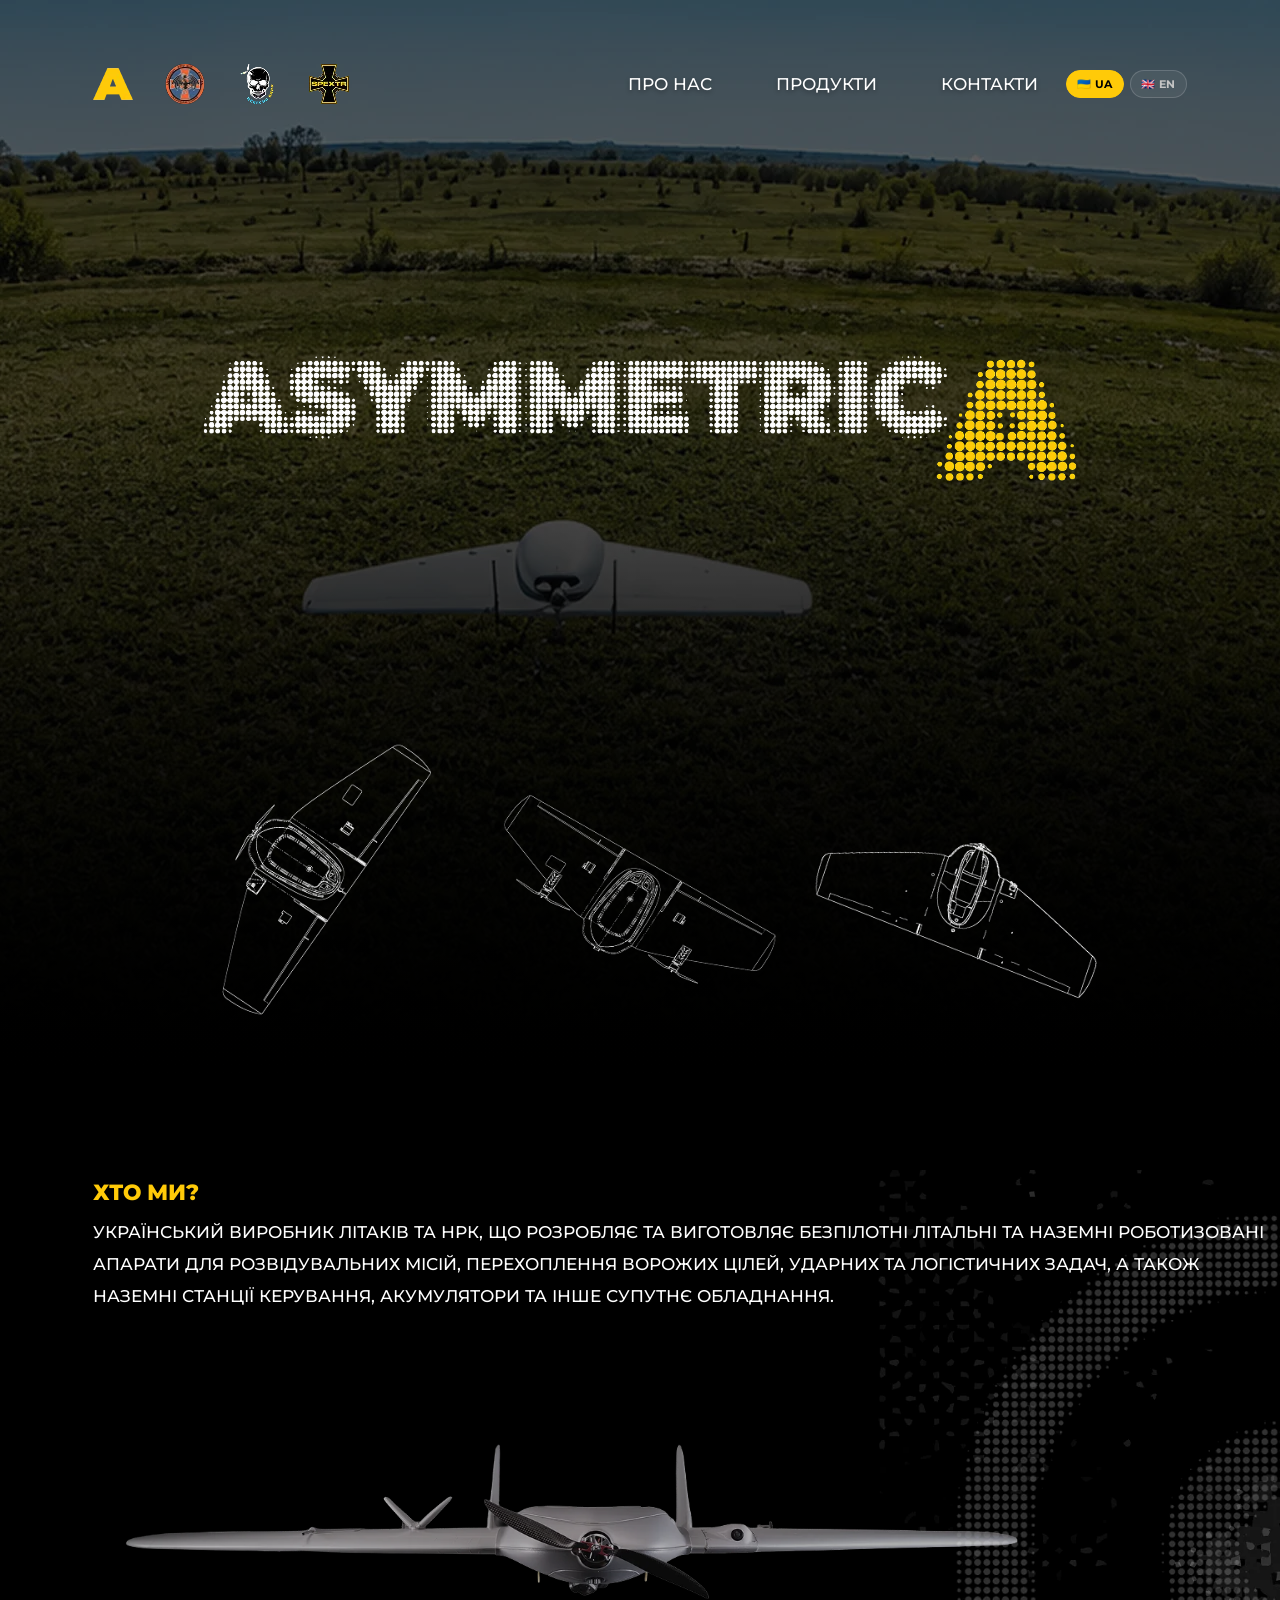
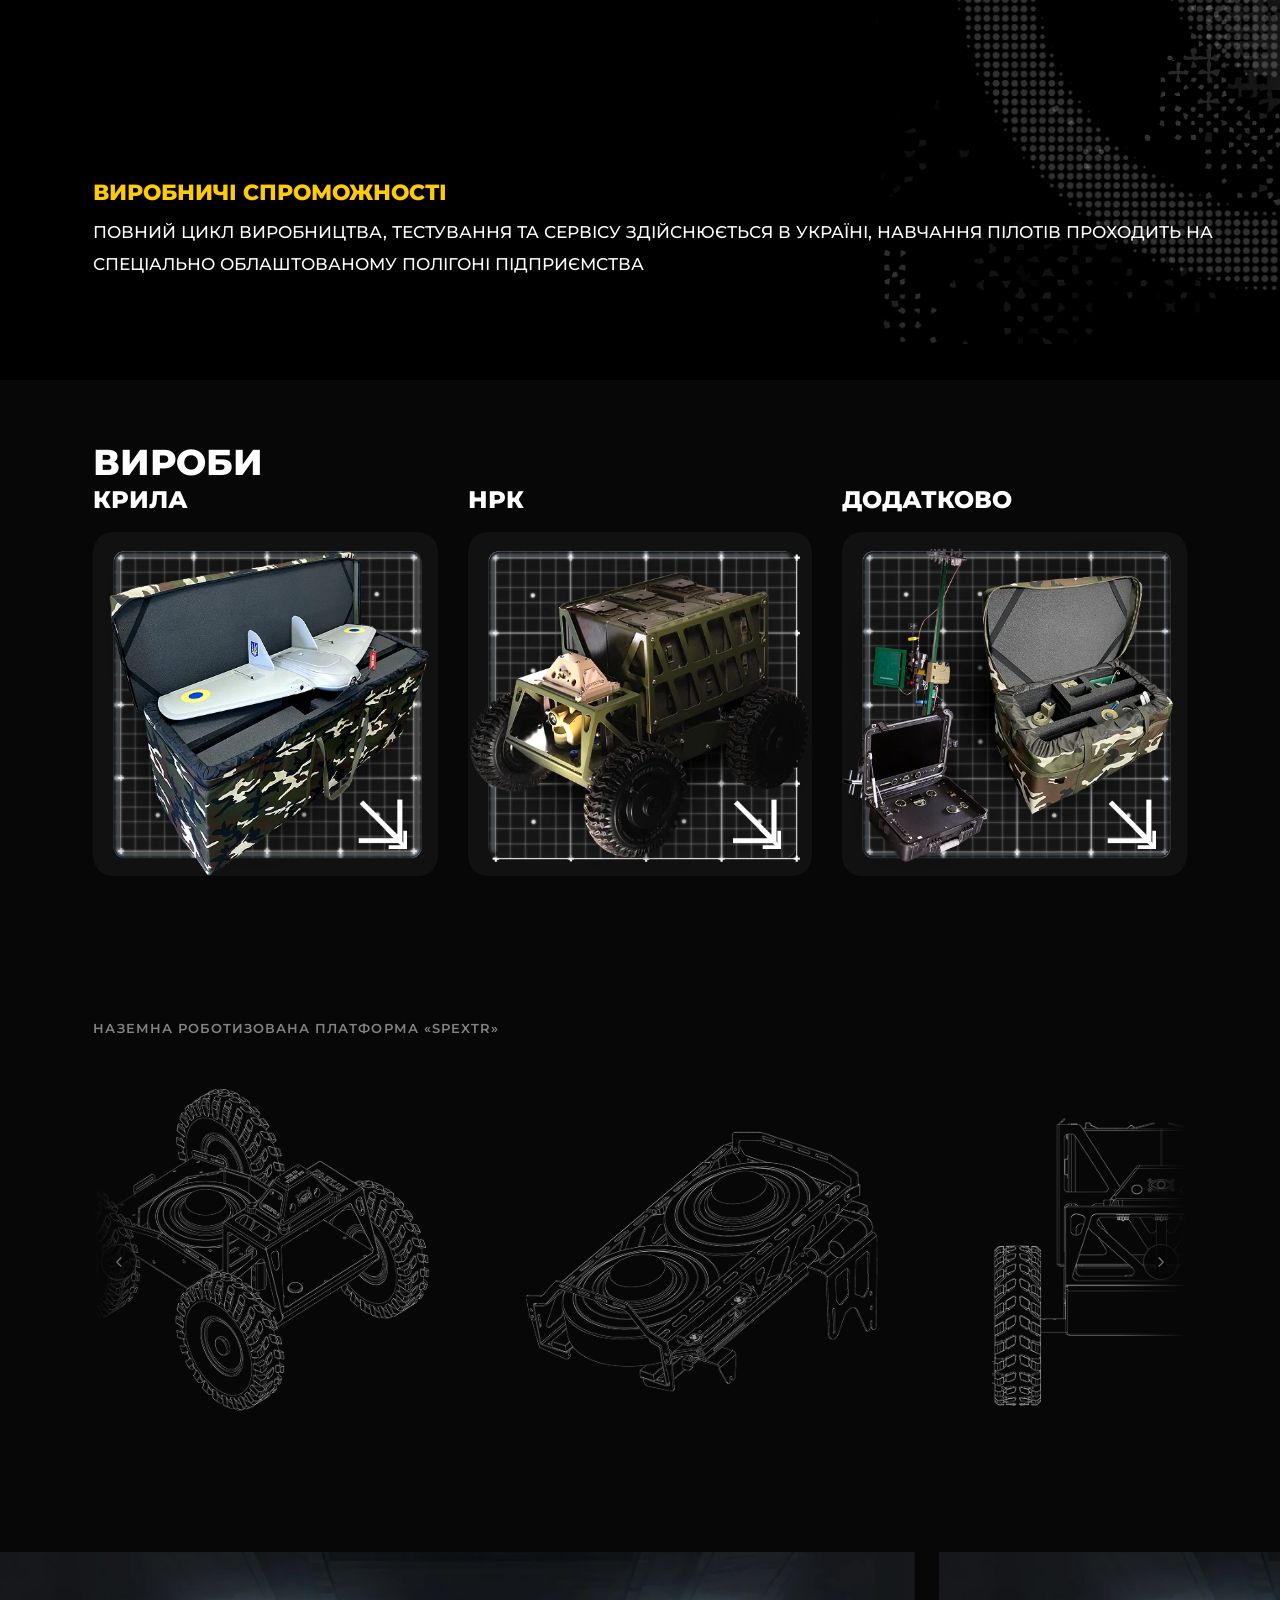
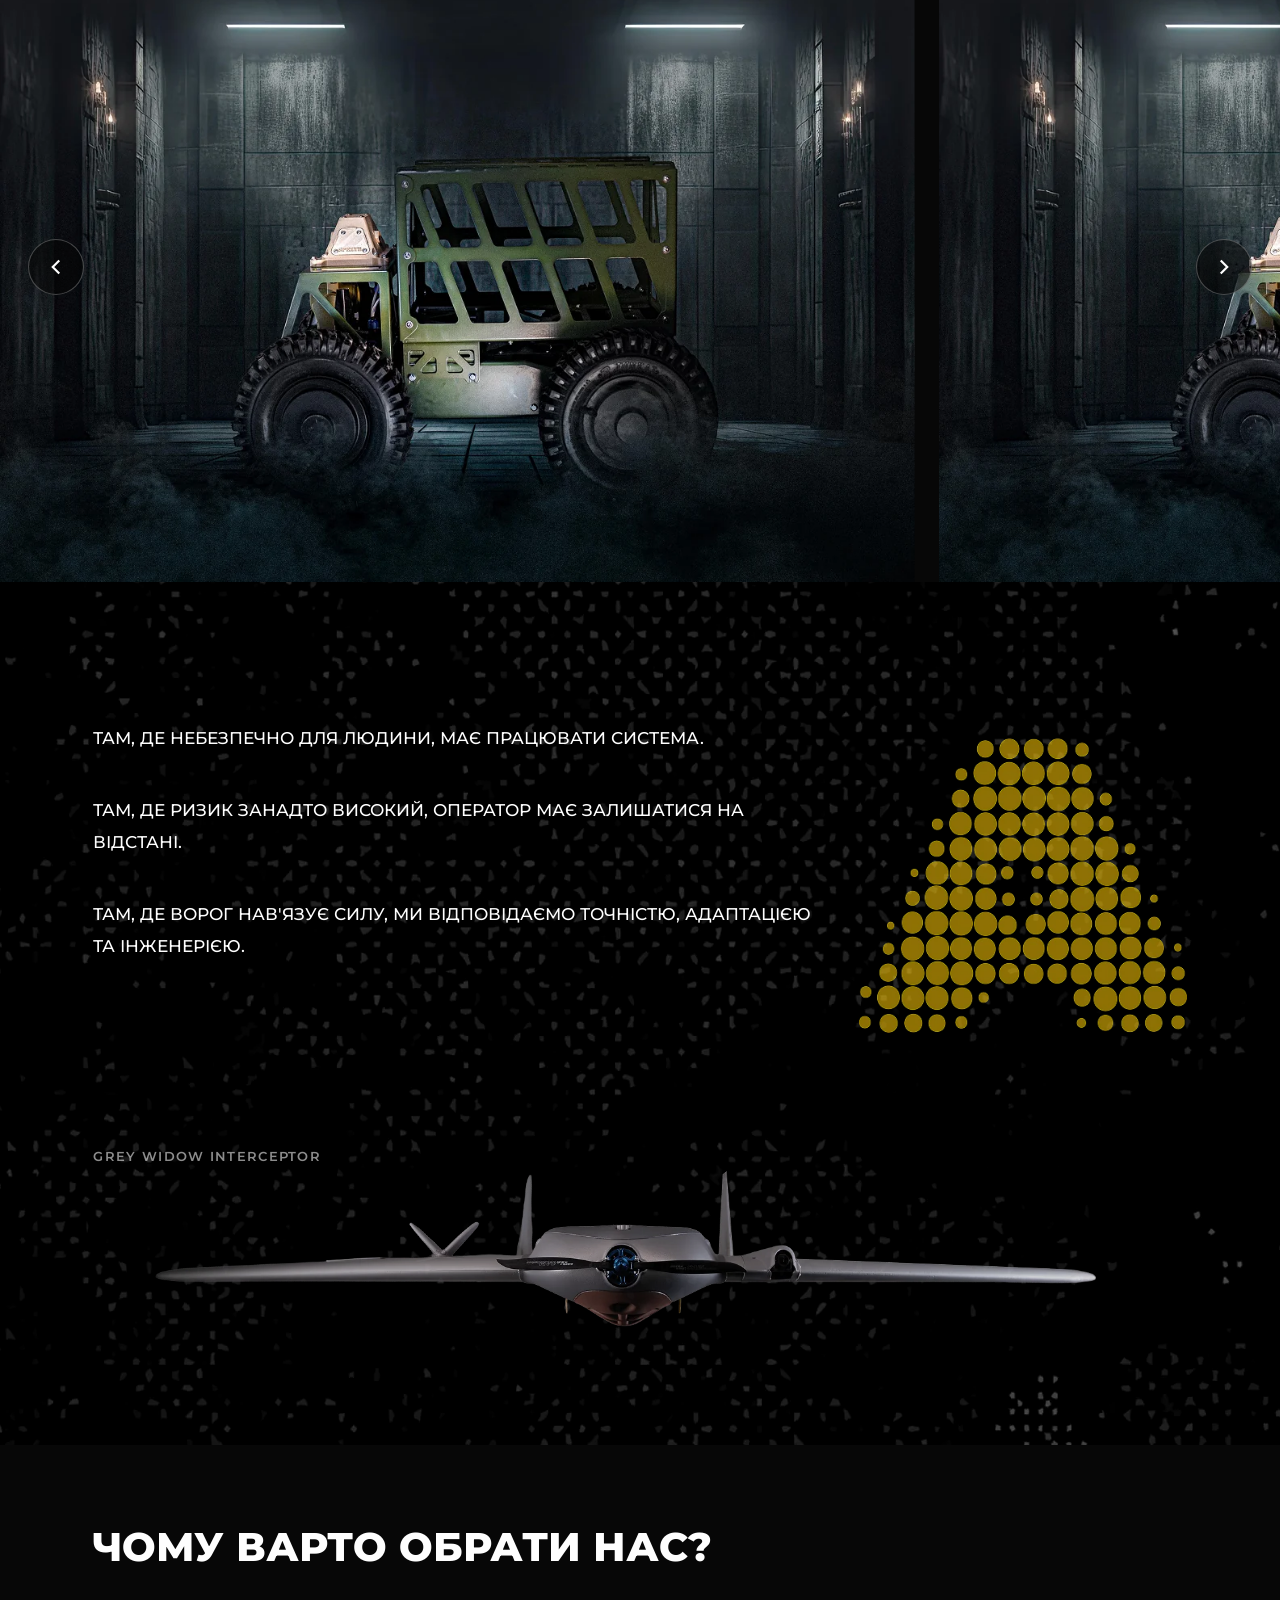
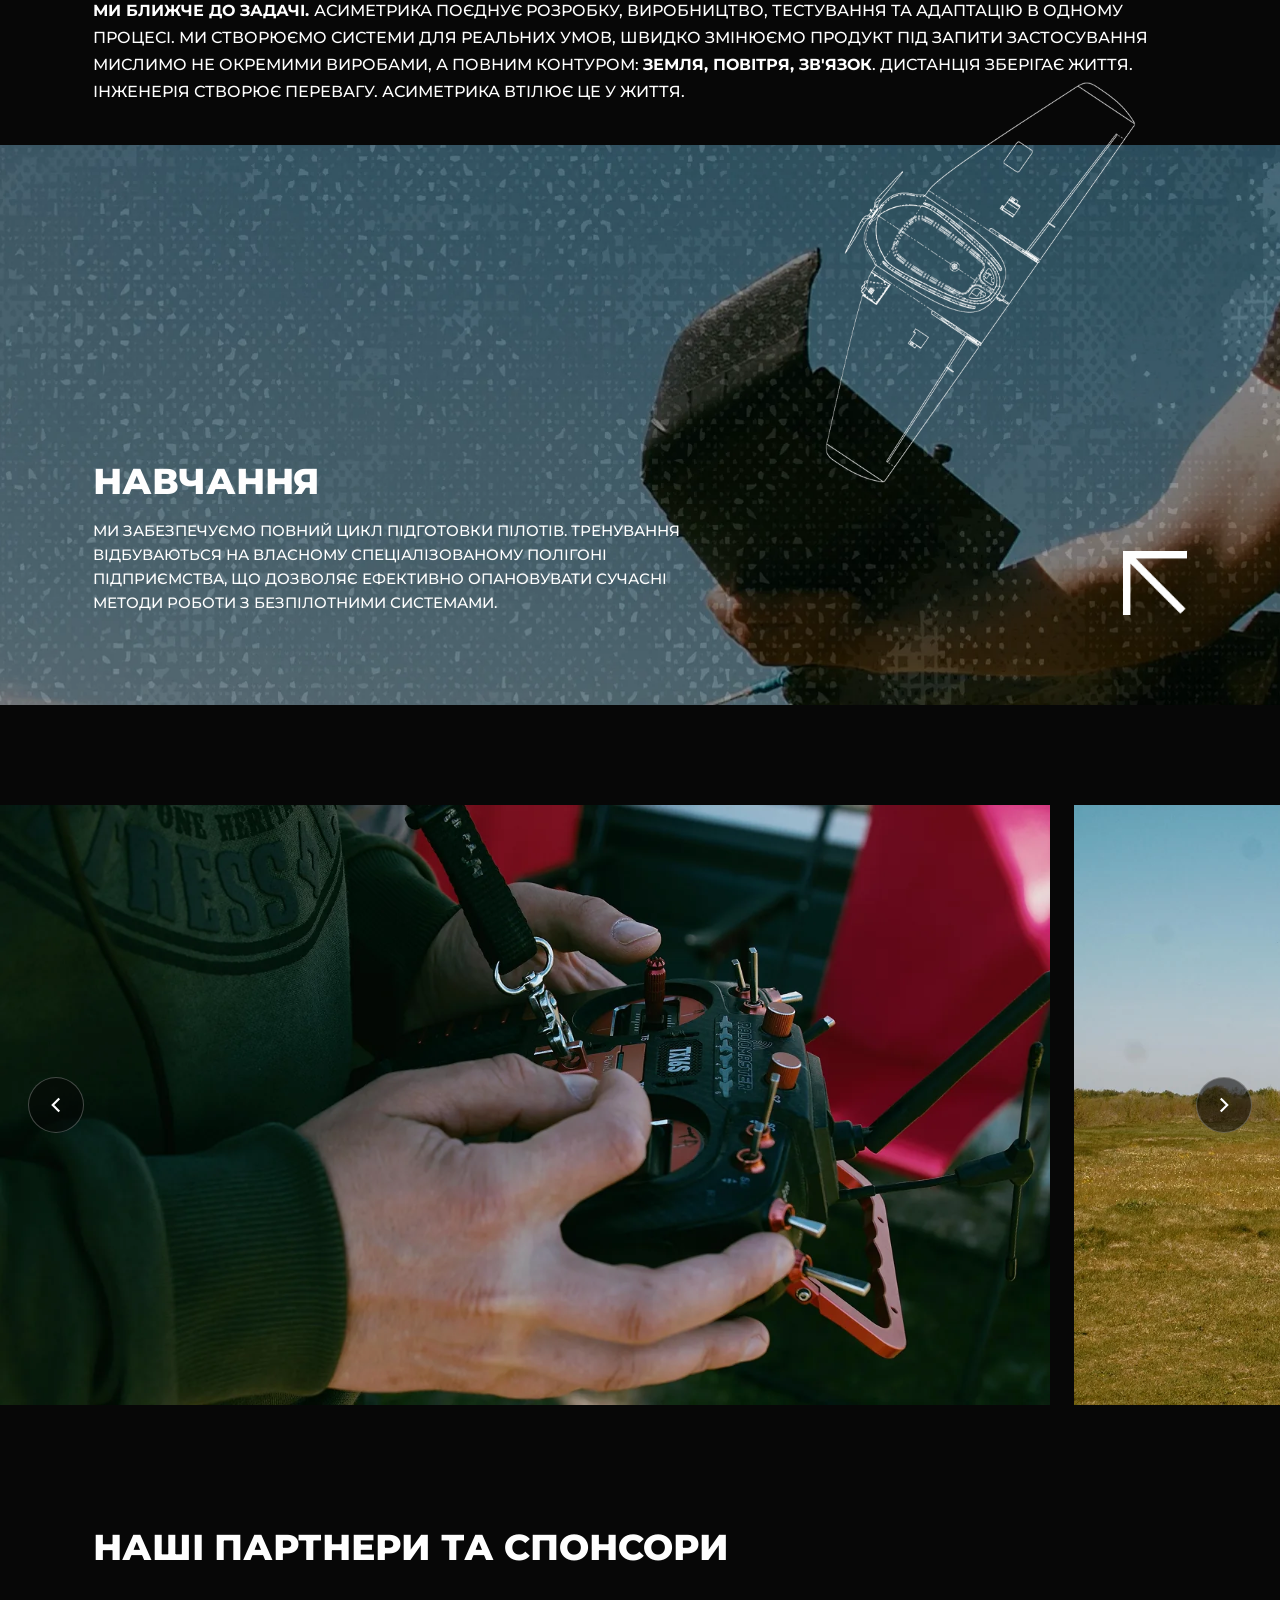
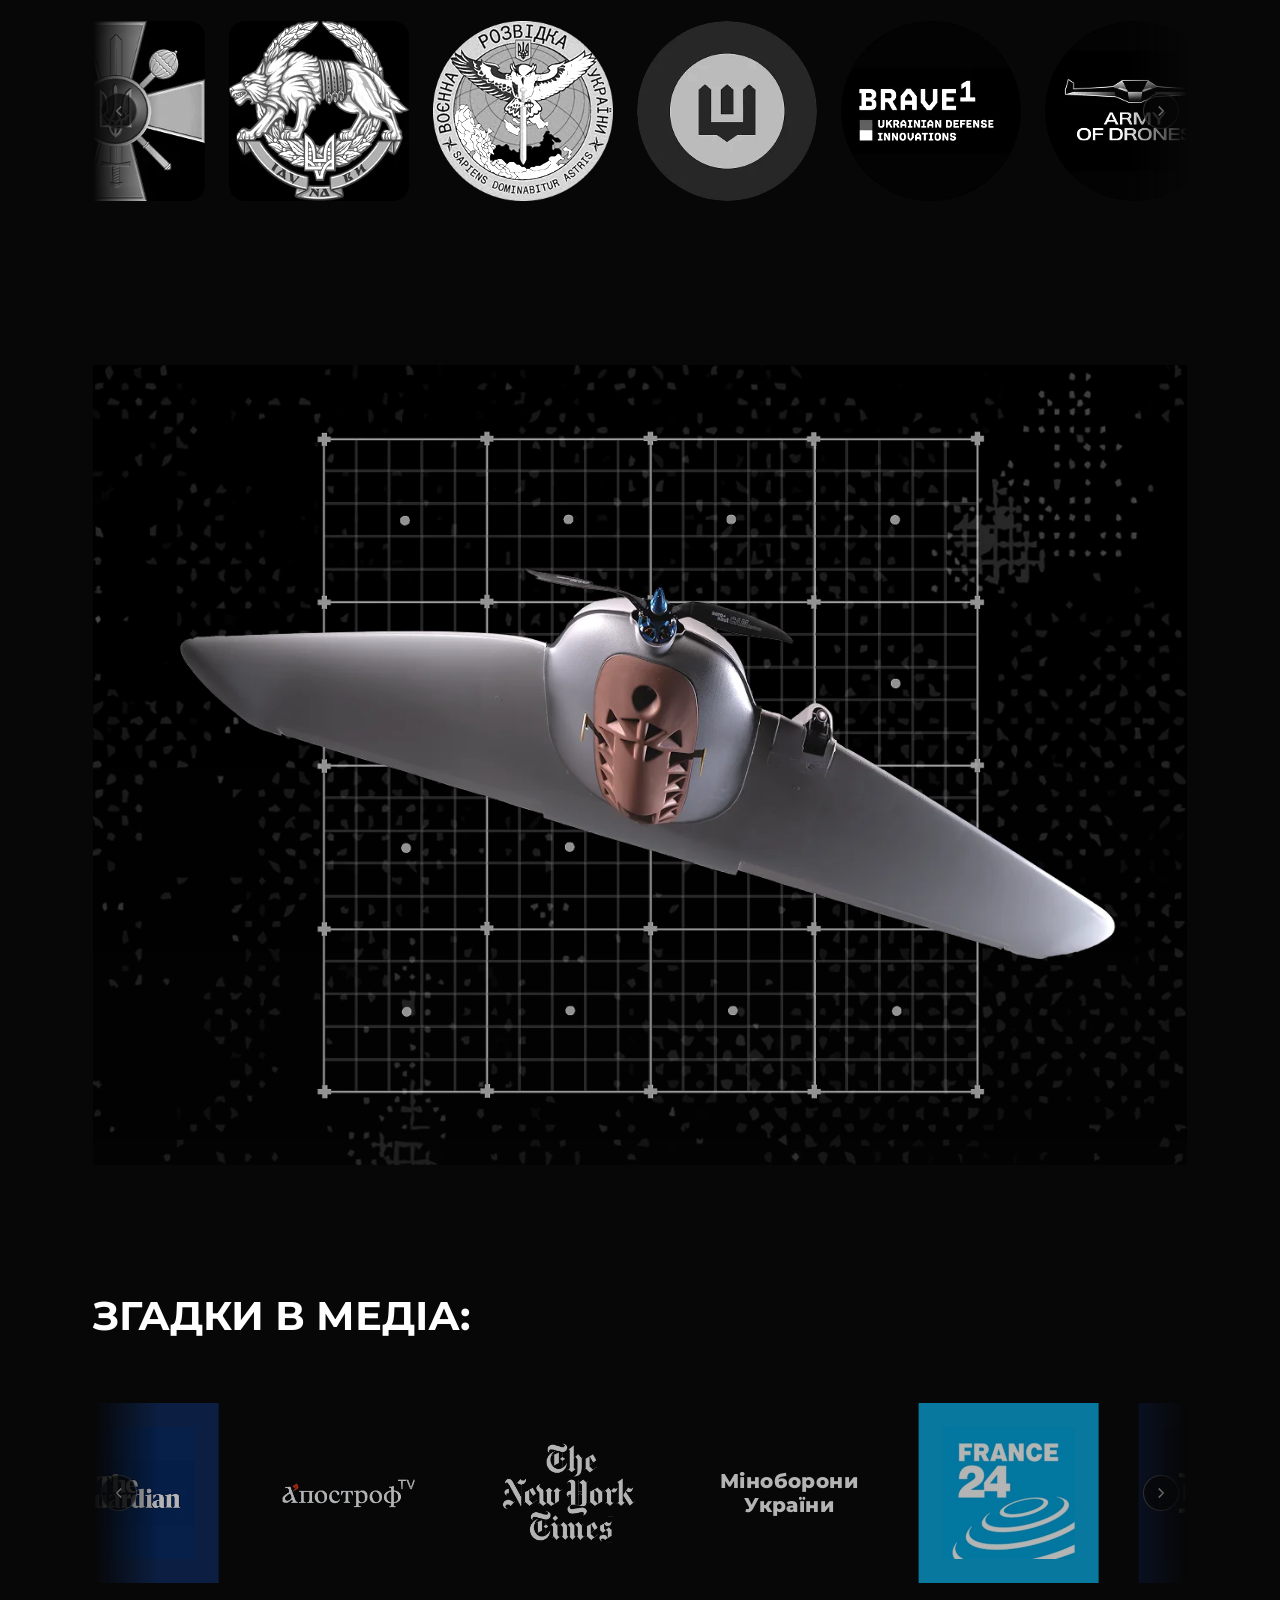
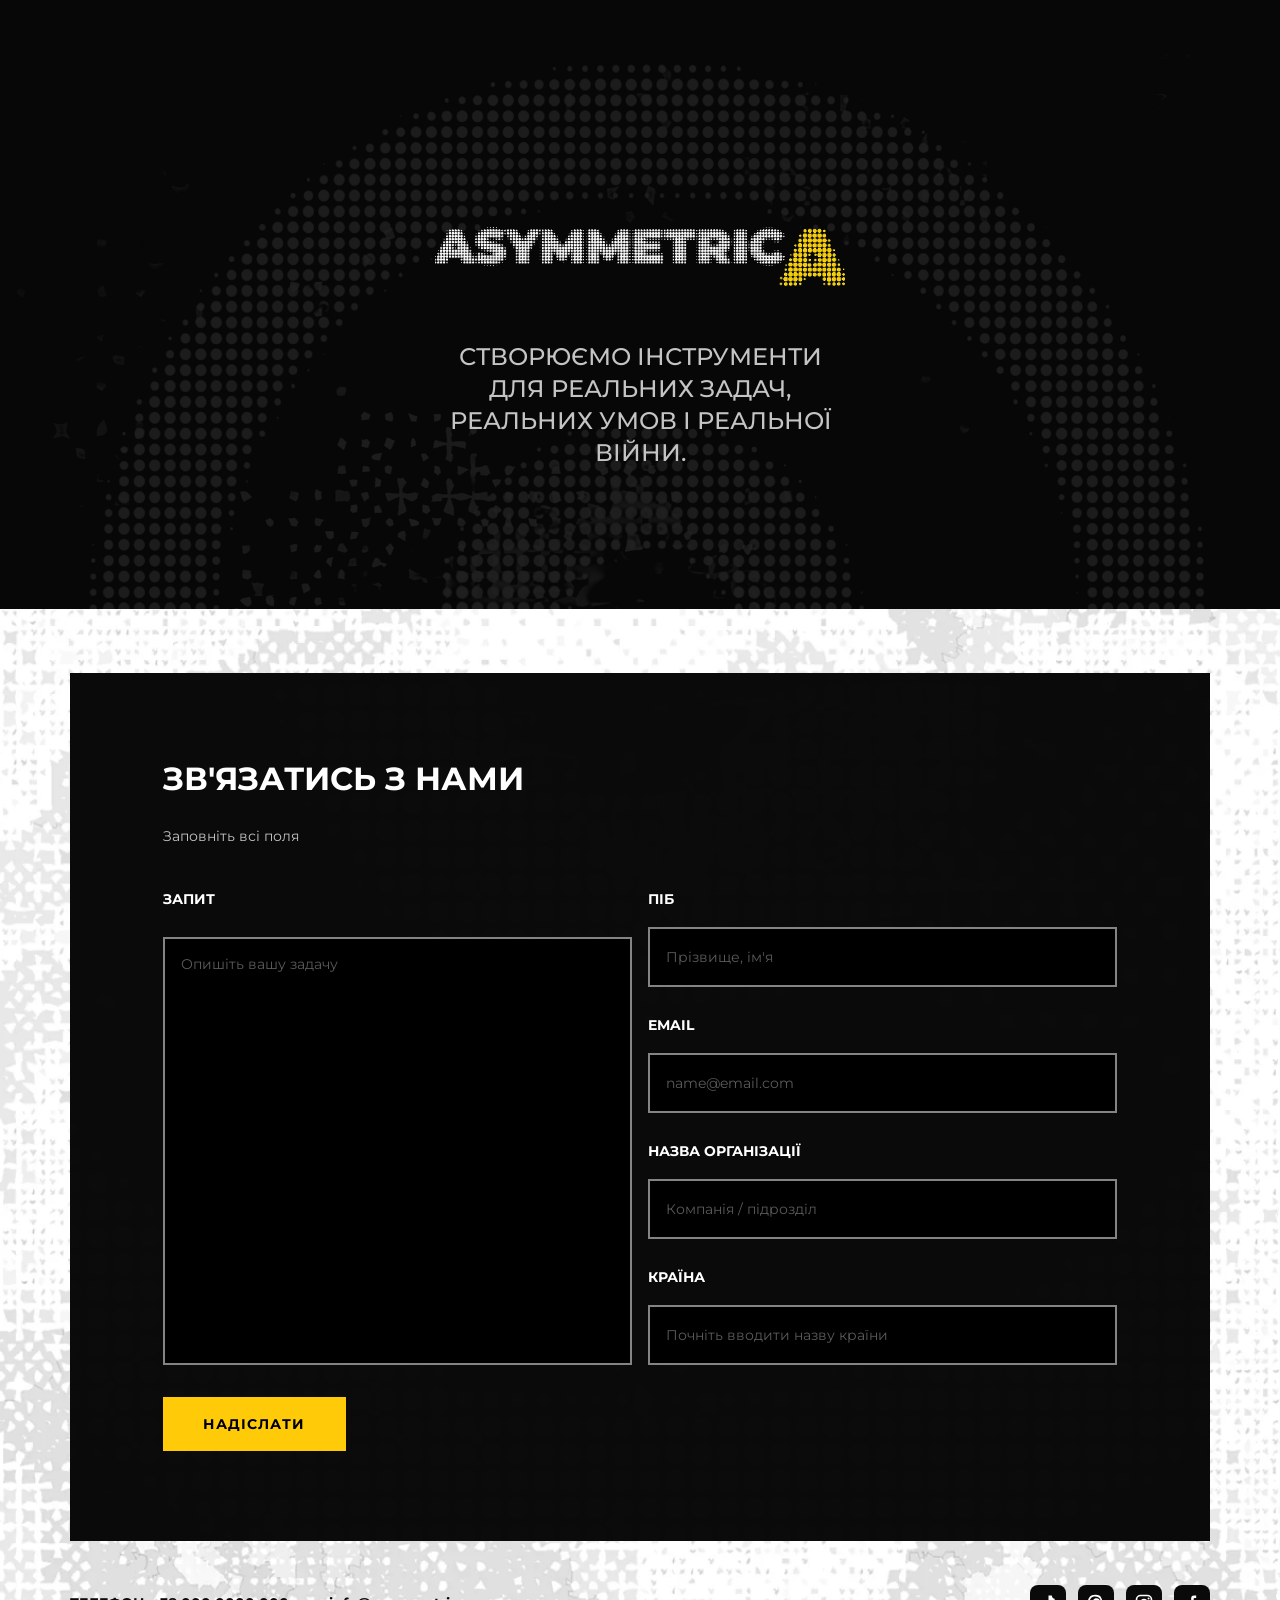
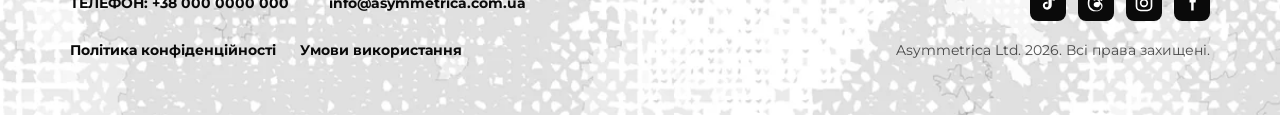
==== commit 373ed115: "Add root-level redirect to fix 404 after html/css/js reorg The site's actual index.html now lives at" ====
--- a/index.html
+++ b/index.html
@@ -2,394 +2,12 @@
 <html lang="uk">
 <head>
   <meta charset="utf-8" />
-  <meta name="viewport" content="width=device-width, initial-scale=1" />
-  <title data-en="ASYMMETRICA — Unmanned Systems for Real-World Missions">ASYMMETRICA — Безпілотні системи для реальних задач</title>
-  <meta name="description" content="Український виробник літаків та НРК: безпілотні літальні та наземні роботизовані апарати для розвідки, перехоплення, ударних і логістичних задач." data-en="Ukrainian manufacturer of aircraft and UGVs: unmanned aerial and ground robotic systems for reconnaissance, interception, strike and logistics missions." />
-  <link rel="preconnect" href="https://fonts.googleapis.com" />
-  <link rel="preconnect" href="https://fonts.gstatic.com" crossorigin />
-  <link href="https://fonts.googleapis.com/css2?family=Montserrat:wght@500;700;800&display=swap" rel="stylesheet" />
-  <link rel="stylesheet" href="asymmetrica.css?v=17" />
-  <script>
-    (function () {
-      try {
-        if (localStorage.getItem('spextr-lang') === 'en') {
-          document.documentElement.classList.add('lang-en');
-          document.documentElement.lang = 'en';
-        }
-      } catch (e) {}
-    })();
-  </script>
+  <meta http-equiv="refresh" content="0; url=html/index.html" />
+  <link rel="canonical" href="html/index.html" />
+  <title>ASYMMETRICA</title>
+  <script>location.replace('html/index.html');</script>
 </head>
 <body>
-  <div class="site">
-
-    <!-- ============ HERO ============ -->
-    <section class="hero">
-      <div class="hero__bg">
-        <img src="assets/hero-bg.webp" alt="" fetchpriority="high" />
-        <span class="hero__dim"></span>
-        <span class="hero__fade"></span>
-      </div>
-
-      <header class="hero__topbar">
-        <div class="brandbar">
-          <img class="brandbar__logo js-hover" src="assets/logo.webp" alt="Asymmetrica" />
-          <img class="brandbar__icon js-hover" src="assets/header-icon-1.webp" alt="" />
-          <img class="brandbar__icon js-hover" src="assets/header-icon-2.webp" alt="" />
-          <img class="brandbar__icon js-hover" src="assets/header-icon-3.webp" alt="SPEXTR" />
-        </div>
-        <div class="hero__nav-group">
-          <nav class="menu" aria-label="Головна навігація" data-en-aria="Main navigation">
-            <a class="js-nav" href="#about"><span data-lang="uk">ПРО НАС</span><span data-lang="en" hidden>ABOUT US</span></a>
-            <a class="js-nav" href="#products"><span data-lang="uk">ПРОДУКТИ</span><span data-lang="en" hidden>PRODUCTS</span></a>
-            <a class="js-nav" href="#contact"><span data-lang="uk">КОНТАКТИ</span><span data-lang="en" hidden>CONTACTS</span></a>
-          </nav>
-          <div class="lang-switch lang-switch--header js-lang-switch" role="group" aria-label="Мова сайту / Site language">
-            <button type="button" class="lang-switch__btn js-lang-btn" data-lang-btn="uk" aria-pressed="true">🇺🇦 UA</button>
-            <button type="button" class="lang-switch__btn js-lang-btn" data-lang-btn="en" aria-pressed="false">🇬🇧 EN</button>
-          </div>
-        </div>
-        <button class="burger js-burger" type="button" aria-label="Меню" aria-expanded="false" aria-controls="mobile-menu">
-          <span></span><span></span><span></span>
-        </button>
-      </header>
-
-      <span class="menu-backdrop js-menu-backdrop"></span>
-      <nav id="mobile-menu" class="mobile-menu js-mobile-menu" aria-label="Мобільна навігація">
-        <button class="mobile-menu__close js-menu-close" type="button" aria-label="Закрити меню">
-          <svg viewBox="0 0 24 24" fill="none" stroke="currentColor" stroke-width="2"><path d="M6 6l12 12M18 6L6 18" /></svg>
-        </button>
-        <div class="lang-switch lang-switch--mobile js-lang-switch" role="group" aria-label="Мова сайту / Site language">
-          <button type="button" class="lang-switch__btn js-lang-btn" data-lang-btn="uk" aria-pressed="true">🇺🇦 UA</button>
-          <button type="button" class="lang-switch__btn js-lang-btn" data-lang-btn="en" aria-pressed="false">🇬🇧 EN</button>
-        </div>
-        <a class="mobile-menu__link js-nav" href="#about"><span data-lang="uk">ПРО НАС</span><span data-lang="en" hidden>ABOUT US</span></a>
-        <div class="mobile-menu__group">
-          <a class="mobile-menu__link js-nav" href="#products"><span data-lang="uk">ПРОДУКТИ</span><span data-lang="en" hidden>PRODUCTS</span></a>
-          <div class="mobile-menu__sub">
-            <a class="mobile-menu__sublink" href="kryla.html"><span data-lang="uk">КРИЛА</span><span data-lang="en" hidden>WINGS</span></a>
-            <a class="mobile-menu__sublink" href="k2.html"><span data-lang="uk">НРК</span><span data-lang="en" hidden>UGV</span></a>
-            <a class="mobile-menu__sublink" href="gstation.html"><span data-lang="uk">ДОДАТКОВО</span><span data-lang="en" hidden>ADD-ONS</span></a>
-          </div>
-        </div>
-        <a class="mobile-menu__link js-nav" href="#contact"><span data-lang="uk">КОНТАКТИ</span><span data-lang="en" hidden>CONTACTS</span></a>
-      </nav>
-
-      <div class="hero__center">
-        <img class="hero__wordmark" src="assets/hero-wordmark.webp" alt="ASYMMETRICA" />
-      </div>
-
-      <div class="hero__badges">
-        <img class="js-hover" src="assets/hero-badge-1.webp" alt="" />
-        <img class="js-hover" src="assets/hero-badge-2.webp" alt="" />
-        <img class="js-hover" src="assets/hero-badge-3.webp" alt="" />
-      </div>
-    </section>
-
-    <!-- ============ INTRO ============ -->
-    <section id="about" class="intro">
-      <div class="intro__text reveal">
-        <div class="intro__block">
-          <h1 class="intro__heading"><span data-lang="uk">Хто ми?</span><span data-lang="en" hidden>Who we are</span></h1>
-          <p><span data-lang="uk">УКРАЇНСЬКИЙ ВИРОБНИК ЛІТАКІВ ТА НРК, ЩО РОЗРОБЛЯЄ ТА ВИГОТОВЛЯЄ БЕЗПІЛОТНІ ЛІТАЛЬНІ ТА НАЗЕМНІ РОБОТИЗОВАНІ АПАРАТИ ДЛЯ РОЗВІДУВАЛЬНИХ МІСІЙ, ПЕРЕХОПЛЕННЯ ВОРОЖИХ ЦІЛЕЙ, УДАРНИХ ТА ЛОГІСТИЧНИХ ЗАДАЧ, А ТАКОЖ НАЗЕМНІ СТАНЦІЇ КЕРУВАННЯ, АКУМУЛЯТОРИ ТА ІНШЕ СУПУТНЄ ОБЛАДНАННЯ.</span><span data-lang="en" hidden>A UKRAINIAN MANUFACTURER OF AIRCRAFT AND UGVs, DEVELOPING AND BUILDING UNMANNED AERIAL AND GROUND ROBOTIC SYSTEMS FOR RECONNAISSANCE MISSIONS, INTERCEPTING ENEMY TARGETS, STRIKE AND LOGISTICS TASKS, AS WELL AS GROUND CONTROL STATIONS, BATTERIES AND OTHER SUPPORTING EQUIPMENT.</span></p>
-        </div>
-        <div class="intro__block">
-          <h2 class="intro__heading"><span data-lang="uk">Виробничі спроможності</span><span data-lang="en" hidden>Manufacturing capabilities</span></h2>
-          <p><span data-lang="uk">ПОВНИЙ ЦИКЛ ВИРОБНИЦТВА, ТЕСТУВАННЯ ТА СЕРВІСУ ЗДІЙСНЮЄТЬСЯ В УКРАЇНІ, НАВЧАННЯ ПІЛОТІВ ПРОХОДИТЬ НА СПЕЦІАЛЬНО ОБЛАШТОВАНОМУ ПОЛІГОНІ ПІДПРИЄМСТВА</span><span data-lang="en" hidden>THE FULL CYCLE OF PRODUCTION, TESTING AND SERVICE TAKES PLACE IN UKRAINE; PILOT TRAINING IS CONDUCTED AT THE COMPANY'S OWN SPECIALIZED TRAINING GROUND</span></p>
-        </div>
-      </div>
-      <img class="intro__scene" src="assets/intro-bg.webp" alt="" loading="lazy" decoding="async" />
-      <img class="intro__uav" src="assets/intro-uav.webp" alt="Asymmetrica UAV" loading="lazy" decoding="async" />
-    </section>
-
-    <!-- ============ PRODUCTS ============ -->
-    <section id="products" class="products">
-      <h2 class="section-title products__title"><span data-lang="uk">Вироби</span><span data-lang="en" hidden>Products</span></h2>
-      <div class="products__grid reveal">
-        <a class="card card--link" href="kryla.html">
-          <h2 class="card__title"><span data-lang="uk">КРИЛА</span><span data-lang="en" hidden>WINGS</span></h2>
-          <div class="card__media">
-            <img src="assets/product-kryla.webp" alt="КРИЛА" data-en-alt="WINGS" loading="lazy" decoding="async" />
-            <svg class="card__arrow" viewBox="0 0 24 24" fill="none" stroke="currentColor" stroke-width="2"><path d="M7 7l10 10" /><path d="M17 8v9h-9" /></svg>
-          </div>
-        </a>
-        <a class="card card--link" href="k2.html">
-          <h2 class="card__title"><span data-lang="uk">НРК</span><span data-lang="en" hidden>UGV</span></h2>
-          <div class="card__media">
-            <img src="assets/product-nrk.webp" alt="НРК" data-en-alt="UGV" loading="lazy" decoding="async" />
-            <svg class="card__arrow" viewBox="0 0 24 24" fill="none" stroke="currentColor" stroke-width="2"><path d="M7 7l10 10" /><path d="M17 8v9h-9" /></svg>
-          </div>
-        </a>
-        <a class="card card--link" href="gstation.html">
-          <h2 class="card__title"><span data-lang="uk">ДОДАТКОВО</span><span data-lang="en" hidden>ADD-ONS</span></h2>
-          <div class="card__media">
-            <img src="assets/product-dodatkovo.webp" alt="ДОДАТКОВО" data-en-alt="ADD-ONS" loading="lazy" decoding="async" />
-            <svg class="card__arrow" viewBox="0 0 24 24" fill="none" stroke="currentColor" stroke-width="2"><path d="M7 7l10 10" /><path d="M17 8v9h-9" /></svg>
-          </div>
-        </a>
-      </div>
-    </section>
-
-    <!-- ============ UGV WIREFRAMES ============ -->
-    <section class="schemes reveal">
-      <p class="schemes__label"><span data-lang="uk">Наземна роботизована платформа «Spextr»</span><span data-lang="en" hidden>Ground robotic platform «Spextr»</span></p>
-      <div class="schemes__row">
-        <div class="schemes__track" data-role="track">
-          <img class="js-hover" src="assets/ugv-scheme-1.webp" alt="НРК схема 1" data-en-alt="UGV scheme 1" loading="lazy" decoding="async" />
-          <img class="js-hover" src="assets/ugv-scheme-2.webp" alt="НРК схема 2" data-en-alt="UGV scheme 2" loading="lazy" decoding="async" />
-          <img class="js-hover" src="assets/ugv-scheme-3.webp" alt="НРК схема 3" data-en-alt="UGV scheme 3" loading="lazy" decoding="async" />
-          <img class="js-hover" src="assets/ugv-scheme-1.webp" alt="" loading="lazy" decoding="async" aria-hidden="true" />
-          <img class="js-hover" src="assets/ugv-scheme-2.webp" alt="" loading="lazy" decoding="async" aria-hidden="true" />
-          <img class="js-hover" src="assets/ugv-scheme-3.webp" alt="" loading="lazy" decoding="async" aria-hidden="true" />
-        </div>
-        <button class="ticker-nav ticker-nav--prev js-ticker-prev" type="button" aria-label="Попереднє зображення" data-en-aria="Previous image">
-          <svg viewBox="0 0 24 24" fill="none" stroke="currentColor" stroke-width="2"><path d="M15 6l-6 6 6 6" /></svg>
-        </button>
-        <button class="ticker-nav ticker-nav--next js-ticker-next" type="button" aria-label="Наступне зображення" data-en-aria="Next image">
-          <svg viewBox="0 0 24 24" fill="none" stroke="currentColor" stroke-width="2"><path d="M9 6l6 6-6 6" /></svg>
-        </button>
-      </div>
-    </section>
-
-    <!-- ============ PANORAMA CAROUSEL ============ -->
-    <section class="marquee js-drag" data-track="pano">
-      <div class="marquee__track" data-role="track">
-        <!-- track content injected by script.js -->
-      </div>
-      <button class="marquee__nav marquee__nav--prev js-marquee-prev" type="button" aria-label="Попередній слайд" data-en-aria="Previous slide">
-        <svg viewBox="0 0 24 24" fill="none" stroke="currentColor" stroke-width="2"><path d="M15 6l-6 6 6 6" /></svg>
-      </button>
-      <button class="marquee__nav marquee__nav--next js-marquee-next" type="button" aria-label="Наступний слайд" data-en-aria="Next slide">
-        <svg viewBox="0 0 24 24" fill="none" stroke="currentColor" stroke-width="2"><path d="M9 6l6 6-6 6" /></svg>
-      </button>
-    </section>
-
-    <!-- ============ MANIFESTO ============ -->
-    <section class="manifesto">
-      <img class="manifesto__bg" src="assets/manifesto-bg.webp" alt="" loading="lazy" decoding="async" />
-      <div class="manifesto__row reveal">
-        <div class="manifesto__lines">
-          <p><span data-lang="uk">ТАМ, ДЕ НЕБЕЗПЕЧНО ДЛЯ ЛЮДИНИ, МАЄ ПРАЦЮВАТИ СИСТЕМА.</span><span data-lang="en" hidden>WHERE IT'S DANGEROUS FOR A HUMAN, A SYSTEM MUST WORK.</span></p>
-          <p><span data-lang="uk">ТАМ, ДЕ РИЗИК ЗАНАДТО ВИСОКИЙ, ОПЕРАТОР МАЄ ЗАЛИШАТИСЯ НА ВІДСТАНІ.</span><span data-lang="en" hidden>WHERE THE RISK IS TOO HIGH, THE OPERATOR MUST STAY AT A DISTANCE.</span></p>
-          <p><span data-lang="uk">ТАМ, ДЕ ВОРОГ НАВ'ЯЗУЄ СИЛУ, МИ ВІДПОВІДАЄМО ТОЧНІСТЮ, АДАПТАЦІЄЮ ТА ІНЖЕНЕРІЄЮ.</span><span data-lang="en" hidden>WHERE THE ENEMY IMPOSES FORCE, WE RESPOND WITH PRECISION, ADAPTATION AND ENGINEERING.</span></p>
-        </div>
-        <img class="manifesto__icon" src="assets/manifesto-icon.webp" alt="" loading="lazy" decoding="async" />
-      </div>
-      <div class="manifesto__uav-wrap">
-        <span class="manifesto__uav-label">Grey Widow Interceptor</span>
-        <img class="manifesto__uav" src="assets/manifesto-uav.webp" alt="Grey Widow Interceptor" loading="lazy" decoding="async" />
-      </div>
-    </section>
-
-    <!-- ============ WHY US + TRAINING ============ -->
-    <section class="why">
-      <div class="why__intro reveal">
-        <h2 class="why__title"><span data-lang="uk">ЧОМУ ВАРТО ОБРАТИ НАС?</span><span data-lang="en" hidden>WHY CHOOSE US?</span></h2>
-        <p class="why__body">
-          <span data-lang="uk"><b>МИ БЛИЖЧЕ ДО ЗАДАЧІ. </b>АСИМЕТРИКА ПОЄДНУЄ РОЗРОБКУ, ВИРОБНИЦТВО, ТЕСТУВАННЯ ТА АДАПТАЦІЮ В ОДНОМУ ПРОЦЕСІ. МИ СТВОРЮЄМО СИСТЕМИ ДЛЯ РЕАЛЬНИХ УМОВ, ШВИДКО ЗМІНЮЄМО ПРОДУКТ ПІД ЗАПИТИ ЗАСТОСУВАННЯ МИСЛИМО НЕ ОКРЕМИМИ ВИРОБАМИ, А ПОВНИМ КОНТУРОМ: <b>ЗЕМЛЯ, ПОВІТРЯ, ЗВ'ЯЗОК</b>. ДИСТАНЦІЯ ЗБЕРІГАЄ ЖИТТЯ. ІНЖЕНЕРІЯ СТВОРЮЄ ПЕРЕВАГУ. АСИМЕТРИКА ВТІЛЮЄ ЦЕ У ЖИТТЯ.</span><span data-lang="en" hidden><b>WE'RE CLOSER TO THE MISSION. </b>ASYMMETRICA COMBINES DEVELOPMENT, PRODUCTION, TESTING AND ADAPTATION IN ONE PROCESS. WE BUILD SYSTEMS FOR REAL CONDITIONS AND QUICKLY ADAPT THE PRODUCT TO THE MISSION AT HAND. WE THINK NOT IN TERMS OF INDIVIDUAL PRODUCTS, BUT AS A FULL LOOP: <b>LAND, AIR, COMMUNICATIONS</b>. DISTANCE SAVES LIVES. ENGINEERING CREATES THE ADVANTAGE. ASYMMETRICA MAKES IT REAL.</span>
-        </p>
-        <img class="why__icon" src="assets/why-icon.webp" alt="" loading="lazy" decoding="async" />
-      </div>
-      <div class="training reveal">
-        <img class="training__bg" src="assets/training-bg.webp" alt="" loading="lazy" decoding="async" />
-        <div class="training__text">
-          <h2 class="training__title"><span data-lang="uk">НАВЧАННЯ</span><span data-lang="en" hidden>TRAINING</span></h2>
-          <p><span data-lang="uk">МИ ЗАБЕЗПЕЧУЄМО ПОВНИЙ ЦИКЛ ПІДГОТОВКИ ПІЛОТІВ. ТРЕНУВАННЯ ВІДБУВАЮТЬСЯ НА ВЛАСНОМУ СПЕЦІАЛІЗОВАНОМУ ПОЛІГОНІ ПІДПРИЄМСТВА, ЩО ДОЗВОЛЯЄ ЕФЕКТИВНО ОПАНОВУВАТИ СУЧАСНІ МЕТОДИ РОБОТИ З БЕЗПІЛОТНИМИ СИСТЕМАМИ.</span><span data-lang="en" hidden>WE PROVIDE A FULL CYCLE OF PILOT TRAINING. TRAINING TAKES PLACE AT THE COMPANY'S OWN SPECIALIZED TRAINING GROUND, ALLOWING PILOTS TO EFFECTIVELY MASTER MODERN METHODS OF WORKING WITH UNMANNED SYSTEMS.</span></p>
-        </div>
-        <img class="training__badge" src="assets/training-badge.webp" alt="" loading="lazy" decoding="async" />
-      </div>
-    </section>
-
-    <!-- ============ GRID CAROUSEL ============ -->
-    <section class="marquee marquee--grid js-drag" data-track="grid">
-      <div class="marquee__track" data-role="track">
-        <!-- track content injected by script.js -->
-      </div>
-      <button class="marquee__nav marquee__nav--prev js-marquee-prev" type="button" aria-label="Попередній слайд" data-en-aria="Previous slide">
-        <svg viewBox="0 0 24 24" fill="none" stroke="currentColor" stroke-width="2"><path d="M15 6l-6 6 6 6" /></svg>
-      </button>
-      <button class="marquee__nav marquee__nav--next js-marquee-next" type="button" aria-label="Наступний слайд" data-en-aria="Next slide">
-        <svg viewBox="0 0 24 24" fill="none" stroke="currentColor" stroke-width="2"><path d="M9 6l6 6-6 6" /></svg>
-      </button>
-    </section>
-
-    <!-- ============ PARTNERS ============ -->
-    <section class="partners">
-      <h2 class="section-title"><span data-lang="uk">НАШІ ПАРТНЕРИ ТА СПОНСОРИ</span><span data-lang="en" hidden>OUR PARTNERS &amp; SPONSORS</span></h2>
-      <div class="partners__row reveal">
-        <div class="partners__track" data-role="track">
-          <a class="partner" href="https://www.zsu.gov.ua/" target="_blank" rel="noopener noreferrer"><img src="assets/partner-zsu.webp" alt="ЗСУ" data-en-alt="Armed Forces of Ukraine" loading="lazy" decoding="async" /></a>
-          <a class="partner" href="https://gur.gov.ua/" target="_blank" rel="noopener noreferrer"><img src="assets/partner-gur.webp" alt="ГУР" data-en-alt="Defence Intelligence of Ukraine (GUR)" loading="lazy" decoding="async" /></a>
-          <a class="partner" href="https://gur.gov.ua/" target="_blank" rel="noopener noreferrer"><img src="assets/partner-rozvidka.webp" alt="Військова розвідка України" data-en-alt="Military Intelligence of Ukraine" loading="lazy" decoding="async" /></a>
-          <a class="partner partner--round" href="https://army.gov.ua/" target="_blank" rel="noopener noreferrer"><img src="assets/partner-syly-oborony.webp" alt="Сили оборони" data-en-alt="Defense Forces of Ukraine" loading="lazy" decoding="async" /></a>
-          <a class="partner partner--round" href="https://brave1.gov.ua/" target="_blank" rel="noopener noreferrer"><img src="assets/partner-brave1.webp" alt="BRAVE1" loading="lazy" decoding="async" /></a>
-          <a class="partner partner--round" href="https://u24.gov.ua/uk/dronation" target="_blank" rel="noopener noreferrer"><img src="assets/partner-army-of-drones.webp" alt="Army of Drones" loading="lazy" decoding="async" /></a>
-          <a class="partner" href="https://www.zsu.gov.ua/" target="_blank" rel="noopener noreferrer" aria-hidden="true" tabindex="-1"><img src="assets/partner-zsu.webp" alt="" loading="lazy" decoding="async" /></a>
-          <a class="partner" href="https://gur.gov.ua/" target="_blank" rel="noopener noreferrer" aria-hidden="true" tabindex="-1"><img src="assets/partner-gur.webp" alt="" loading="lazy" decoding="async" /></a>
-          <a class="partner" href="https://gur.gov.ua/" target="_blank" rel="noopener noreferrer" aria-hidden="true" tabindex="-1"><img src="assets/partner-rozvidka.webp" alt="" loading="lazy" decoding="async" /></a>
-          <a class="partner partner--round" href="https://army.gov.ua/" target="_blank" rel="noopener noreferrer" aria-hidden="true" tabindex="-1"><img src="assets/partner-syly-oborony.webp" alt="" loading="lazy" decoding="async" /></a>
-          <a class="partner partner--round" href="https://brave1.gov.ua/" target="_blank" rel="noopener noreferrer" aria-hidden="true" tabindex="-1"><img src="assets/partner-brave1.webp" alt="" loading="lazy" decoding="async" /></a>
-          <a class="partner partner--round" href="https://u24.gov.ua/uk/dronation" target="_blank" rel="noopener noreferrer" aria-hidden="true" tabindex="-1"><img src="assets/partner-army-of-drones.webp" alt="" loading="lazy" decoding="async" /></a>
-        </div>
-        <button class="ticker-nav ticker-nav--prev js-ticker-prev" type="button" aria-label="Попередній партнер" data-en-aria="Previous partner">
-          <svg viewBox="0 0 24 24" fill="none" stroke="currentColor" stroke-width="2"><path d="M15 6l-6 6 6 6" /></svg>
-        </button>
-        <button class="ticker-nav ticker-nav--next js-ticker-next" type="button" aria-label="Наступний партнер" data-en-aria="Next partner">
-          <svg viewBox="0 0 24 24" fill="none" stroke="currentColor" stroke-width="2"><path d="M9 6l6 6-6 6" /></svg>
-        </button>
-      </div>
-    </section>
-
-    <!-- ============ FULL IMAGE ============ -->
-    <section class="showcase">
-      <img class="showcase__img reveal" src="assets/showcase-drone.webp" alt="Дрон-камікадзе на схематичній сітці" data-en-alt="Kamikaze drone on a schematic grid" loading="lazy" decoding="async" />
-    </section>
-
-    <!-- ============ MEDIA MENTIONS ============ -->
-    <section class="media">
-      <h2 class="section-title section-title--lg"><span data-lang="uk">згадки в медіа:</span><span data-lang="en" hidden>media mentions:</span></h2>
-      <div class="media__row reveal">
-        <div class="media__track" data-role="track">
-          <a class="media__item" style="background:#0f2a5c" href="https://www.theguardian.com/" target="_blank" rel="noopener noreferrer"><img src="assets/media-guardian.webp" alt="The Guardian" loading="lazy" decoding="async" /></a>
-          <a class="media__item" href="https://apostrophe.ua/" target="_blank" rel="noopener noreferrer"><img src="assets/media-apostrof.webp" alt="Апостроф" data-en-alt="Apostrophe" loading="lazy" decoding="async" /></a>
-          <a class="media__item" href="https://www.nytimes.com/" target="_blank" rel="noopener noreferrer"><img src="assets/media-nyt.webp" alt="The New York Times" loading="lazy" decoding="async" /></a>
-          <a class="media__item media__item--text" href="https://www.mil.gov.ua/" target="_blank" rel="noopener noreferrer"><span data-lang="uk">Міноборони України</span><span data-lang="en" hidden>Ministry of Defense of Ukraine</span></a>
-          <a class="media__item" style="background:#0aa8e0" href="https://www.france24.com/" target="_blank" rel="noopener noreferrer"><img src="assets/media-france24.webp" alt="FRANCE 24" loading="lazy" decoding="async" /></a>
-          <a class="media__item" style="background:#0e1b3a" href="https://militarnyi.com/" target="_blank" rel="noopener noreferrer"><img src="assets/media-militarnyi.webp" alt="Militarnyi" loading="lazy" decoding="async" /></a>
-          <a class="media__item" href="https://focus.ua/" target="_blank" rel="noopener noreferrer"><img src="assets/media-focus.webp" alt="ФОКУС" data-en-alt="Focus" loading="lazy" decoding="async" /></a>
-          <a class="media__item" style="background:#fefefe" href="https://www.kyivpost.com/" target="_blank" rel="noopener noreferrer"><img src="assets/media-kyivpost.webp" alt="Kyiv Post" loading="lazy" decoding="async" /></a>
-          <a class="media__item media__item--text" href="https://kolo.news/" target="_blank" rel="noopener noreferrer">KOLO</a>
-          <a class="media__item" style="background:#0f2a5c" href="https://www.theguardian.com/" target="_blank" rel="noopener noreferrer" aria-hidden="true" tabindex="-1"><img src="assets/media-guardian.webp" alt="" loading="lazy" decoding="async" /></a>
-          <a class="media__item" href="https://apostrophe.ua/" target="_blank" rel="noopener noreferrer" aria-hidden="true" tabindex="-1"><img src="assets/media-apostrof.webp" alt="" loading="lazy" decoding="async" /></a>
-          <a class="media__item" href="https://www.nytimes.com/" target="_blank" rel="noopener noreferrer" aria-hidden="true" tabindex="-1"><img src="assets/media-nyt.webp" alt="" loading="lazy" decoding="async" /></a>
-          <a class="media__item media__item--text" href="https://www.mil.gov.ua/" target="_blank" rel="noopener noreferrer" aria-hidden="true" tabindex="-1"><span data-lang="uk">Міноборони України</span><span data-lang="en" hidden>Ministry of Defense of Ukraine</span></a>
-          <a class="media__item" style="background:#0aa8e0" href="https://www.france24.com/" target="_blank" rel="noopener noreferrer" aria-hidden="true" tabindex="-1"><img src="assets/media-france24.webp" alt="" loading="lazy" decoding="async" /></a>
-          <a class="media__item" style="background:#0e1b3a" href="https://militarnyi.com/" target="_blank" rel="noopener noreferrer" aria-hidden="true" tabindex="-1"><img src="assets/media-militarnyi.webp" alt="" loading="lazy" decoding="async" /></a>
-          <a class="media__item" href="https://focus.ua/" target="_blank" rel="noopener noreferrer" aria-hidden="true" tabindex="-1"><img src="assets/media-focus.webp" alt="" loading="lazy" decoding="async" /></a>
-          <a class="media__item" style="background:#fefefe" href="https://www.kyivpost.com/" target="_blank" rel="noopener noreferrer" aria-hidden="true" tabindex="-1"><img src="assets/media-kyivpost.webp" alt="" loading="lazy" decoding="async" /></a>
-          <a class="media__item media__item--text" href="https://kolo.news/" target="_blank" rel="noopener noreferrer" aria-hidden="true" tabindex="-1">KOLO</a>
-        </div>
-        <button class="ticker-nav ticker-nav--prev js-ticker-prev" type="button" aria-label="Попередня згадка" data-en-aria="Previous mention">
-          <svg viewBox="0 0 24 24" fill="none" stroke="currentColor" stroke-width="2"><path d="M15 6l-6 6 6 6" /></svg>
-        </button>
-        <button class="ticker-nav ticker-nav--next js-ticker-next" type="button" aria-label="Наступна згадка" data-en-aria="Next mention">
-          <svg viewBox="0 0 24 24" fill="none" stroke="currentColor" stroke-width="2"><path d="M9 6l6 6-6 6" /></svg>
-        </button>
-      </div>
-    </section>
-
-    <!-- ============ FOOTER MANIFESTO ============ -->
-    <section class="credo reveal">
-      <img class="credo__bg" src="assets/footer-bg.webp" alt="" loading="lazy" decoding="async" />
-      <img class="credo__wordmark" src="assets/footer-wordmark.webp" alt="ASYMMETRICA" loading="lazy" decoding="async" />
-      <p class="credo__line"><span data-lang="uk">СТВОРЮЄМО ІНСТРУМЕНТИ ДЛЯ РЕАЛЬНИХ ЗАДАЧ, РЕАЛЬНИХ УМОВ І РЕАЛЬНОЇ ВІЙНИ.</span><span data-lang="en" hidden>WE BUILD TOOLS FOR REAL TASKS, REAL CONDITIONS, AND REAL WAR.</span></p>
-    </section>
-
-    <!-- ============ CONTACT + FOOTER ============ -->
-    <section id="contact" class="contact">
-      <img class="contact__bg" src="assets/contact-bg.webp" alt="" loading="lazy" decoding="async" />
-
-      <div class="contact__panel reveal">
-        <img class="contact__panel-bg" src="assets/contact-panel-bg.webp" alt="" loading="lazy" decoding="async" />
-        <form class="form js-form" novalidate>
-          <div class="form__inner">
-            <div class="form__head">
-              <b class="form__heading"><span data-lang="uk">ЗВ'ЯЗАТИСЬ З НАМИ</span><span data-lang="en" hidden>CONTACT US</span></b>
-              <button type="submit" class="cta"><span data-lang="uk">НАДІСЛАТИ</span><span data-lang="en" hidden>SEND</span></button>
-            </div>
-            <p class="form__subheading"><span data-lang="uk">Заповніть всі поля</span><span data-lang="en" hidden>Fill in all fields</span></p>
-            <div class="form__cols">
-              <div class="form__col form__col--msg">
-                <b class="form__label"><span data-lang="uk">ЗАПИТ</span><span data-lang="en" hidden>REQUEST</span></b>
-                <textarea name="message" required maxlength="2000" class="field field--area" placeholder="Опишіть вашу задачу" data-en-placeholder="Describe your task"></textarea>
-                <span class="field-error js-field-error" data-en="Fill in this field">Заповніть це поле</span>
-              </div>
-              <div class="form__col">
-                <label class="field-group">
-                  <b class="form__label"><span data-lang="uk">ПІБ</span><span data-lang="en" hidden>FULL NAME</span></b>
-                  <input name="name" required maxlength="80" class="field" placeholder="Прізвище, ім'я" data-en-placeholder="Last name, first name" />
-                  <span class="field-error js-field-error" data-en="Fill in this field">Заповніть це поле</span>
-                </label>
-                <label class="field-group">
-                  <b class="form__label">EMAIL</b>
-                  <input name="email" type="email" required maxlength="100" class="field" placeholder="name@email.com" />
-                  <span class="field-error js-field-error" data-en="Fill in this field">Заповніть це поле</span>
-                </label>
-                <label class="field-group">
-                  <b class="form__label"><span data-lang="uk">НАЗВА ОРГАНІЗАЦІЇ</span><span data-lang="en" hidden>ORGANIZATION NAME</span></b>
-                  <input name="org" required maxlength="100" class="field" placeholder="Компанія / підрозділ" data-en-placeholder="Company / unit" />
-                  <span class="field-error js-field-error" data-en="Fill in this field">Заповніть це поле</span>
-                </label>
-                <label class="field-group">
-                  <b class="form__label"><span data-lang="uk">КРАЇНА</span><span data-lang="en" hidden>COUNTRY</span></b>
-                  <div class="country-auto">
-                    <input name="country" required maxlength="60" class="field" placeholder="Почніть вводити назву країни" data-en-placeholder="Start typing a country name" autocomplete="off" role="combobox" aria-expanded="false" aria-autocomplete="list" />
-                    <ul class="country-auto__list" role="listbox"></ul>
-                  </div>
-                  <span class="field-error js-field-error" data-en="Fill in this field">Заповніть це поле</span>
-                </label>
-              </div>
-            </div>
-          </div>
-        </form>
-      </div>
-
-      <div class="contact__footer">
-        <div class="contact__footer-row">
-          <div class="contact__info">
-            <b><span data-lang="uk">ТЕЛЕФОН: +38 000 0000 000</span><span data-lang="en" hidden>PHONE: +38 000 0000 000</span></b>
-            <a class="footer-link" href="mailto:info@asymmetrica.com.ua">info@asymmetrica.com.ua</a>
-          </div>
-          <div class="socials">
-            <a class="social" href="#contact" aria-label="TikTok">
-              <svg viewBox="0 0 24 24" fill="currentColor"><path d="M16.5 3c.3 2.1 1.5 3.6 3.5 3.9v2.4c-1.2.1-2.3-.2-3.5-.8v5.6c0 3.2-2.3 5.9-5.6 5.9-2.9 0-5.1-2.1-5.1-4.9 0-3 2.5-5 5.7-4.6v2.6c-.5-.2-1-.2-1.5-.1-1.1.2-1.8 1-1.7 2.2.1 1.1 1 1.9 2.1 1.9 1.3 0 2.2-1 2.2-2.5V3h3.4z"/></svg>
-            </a>
-            <a class="social" href="#contact" aria-label="Threads">
-              <svg viewBox="0 0 24 24" fill="currentColor"><path d="M17.3 11.2c-.1 0-.2-.1-.3-.1-.2-3-1.8-4.7-4.5-4.7-1.6 0-3 .7-3.8 2l1.5 1c.6-.9 1.5-1.1 2.3-1.1 1 0 1.8.3 2.2 1 .3.4.5 1 .5 1.7-.7-.1-1.4-.2-2.2-.1-2.4.1-3.9 1.5-3.8 3.4.1 1 .6 1.8 1.4 2.3.7.4 1.6.6 2.5.6 1.2-.1 2.2-.5 2.8-1.4.5-.6.8-1.4.9-2.4.6.4 1.1.9 1.3 1.5.5 1.1.5 2.8-.9 4.2-1.2 1.2-2.7 1.8-4.9 1.8-2.4 0-4.2-.8-5.4-2.3C4.6 17 4 15 4 12.5s.6-4.5 1.7-5.9C6.9 5.1 8.7 4.3 11.1 4.3c2.4 0 4.3.8 5.4 2.4.6.8 1 1.8 1.2 3l1.9-.5c-.3-1.5-.8-2.8-1.6-3.8C17.5 3.1 14.9 2 11.9 2h-.8C8.1 2 5.8 3 4.3 4.9 2.9 6.6 2.2 9 2.1 11.9v.2c0 2.9.7 5.3 2.2 7 1.5 1.9 3.8 2.9 6.8 2.9h.8c2.7 0 4.6-.7 6.2-2.3 2.1-2.1 2-4.7 1.3-6.3-.5-1.1-1.4-2-2.6-2.7l-.5-.4z"/></svg>
-            </a>
-            <a class="social" href="#contact" aria-label="Instagram">
-              <svg viewBox="0 0 24 24" fill="none" stroke="currentColor" stroke-width="2"><rect x="3" y="3" width="18" height="18" rx="5"/><circle cx="12" cy="12" r="4"/><circle cx="17.5" cy="6.5" r="1.2" fill="currentColor" stroke="none"/></svg>
-            </a>
-            <a class="social" href="#contact" aria-label="Facebook">
-              <svg viewBox="0 0 24 24" fill="currentColor"><path d="M14 8.5V7c0-.7.5-1 1.2-1H17V3h-2.5C11.9 3 11 4.6 11 6.4v2.1H9v3h2V21h3v-9.5h2.3l.4-3H14z"/></svg>
-            </a>
-          </div>
-        </div>
-        <div class="contact__footer-row">
-          <div class="contact__legal">
-            <a class="footer-link" href="privacy.html"><span data-lang="uk">Політика конфіденційності</span><span data-lang="en" hidden>Privacy Policy</span></a>
-            <a class="footer-link" href="terms.html"><span data-lang="uk">Умови використання</span><span data-lang="en" hidden>Terms of Use</span></a>
-          </div>
-          <p class="contact__copyright"><span data-lang="uk">Asymmetrica Ltd. 2026. Всі права захищені.</span><span data-lang="en" hidden>Asymmetrica Ltd. 2026. All rights reserved.</span></p>
-        </div>
-      </div>
-    </section>
-
-  </div>
-
-  <button class="to-top js-top" aria-label="Нагору" data-en-aria="Back to top">
-    <svg viewBox="0 0 24 24" fill="none" stroke="currentColor" stroke-width="2.4"><path d="M18 15l-6-6-6 6" /></svg>
-  </button>
-
-  <div class="toast js-toast" role="status" aria-live="polite">
-    <svg viewBox="0 0 24 24" fill="none" stroke="#FFCA08" stroke-width="2.2"><path d="M20 6L9 17l-5-5" /></svg>
-    <span class="js-toast-text" data-en="Request sent. Our engineering team will contact you.">Запит надіслано. Інженерна команда зв'яжеться з вами.</span>
-  </div>
-
-  <div class="lightbox js-lightbox" aria-hidden="true">
-    <button class="lightbox__close js-lightbox-close" type="button" aria-label="Закрити" data-en-aria="Close">
-      <svg viewBox="0 0 24 24" fill="none" stroke="currentColor" stroke-width="2"><path d="M6 6l12 12M18 6L6 18" /></svg>
-    </button>
-    <button class="lightbox__nav lightbox__nav--prev js-lightbox-prev" type="button" aria-label="Попереднє зображення" data-en-aria="Previous image">
-      <svg viewBox="0 0 24 24" fill="none" stroke="currentColor" stroke-width="2"><path d="M15 6l-6 6 6 6" /></svg>
-    </button>
-    <img class="lightbox__img" src="" alt="" />
-    <button class="lightbox__nav lightbox__nav--next js-lightbox-next" type="button" aria-label="Наступне зображення" data-en-aria="Next image">
-      <svg viewBox="0 0 24 24" fill="none" stroke="currentColor" stroke-width="2"><path d="M9 6l6 6-6 6" /></svg>
-    </button>
-  </div>
-
-  <script src="countries.js?v=4"></script>
-  <script src="asymmetrica.js?v=12"></script>
+  <p>Перехід на <a href="html/index.html">головну сторінку</a>...</p>
 </body>
 </html>
